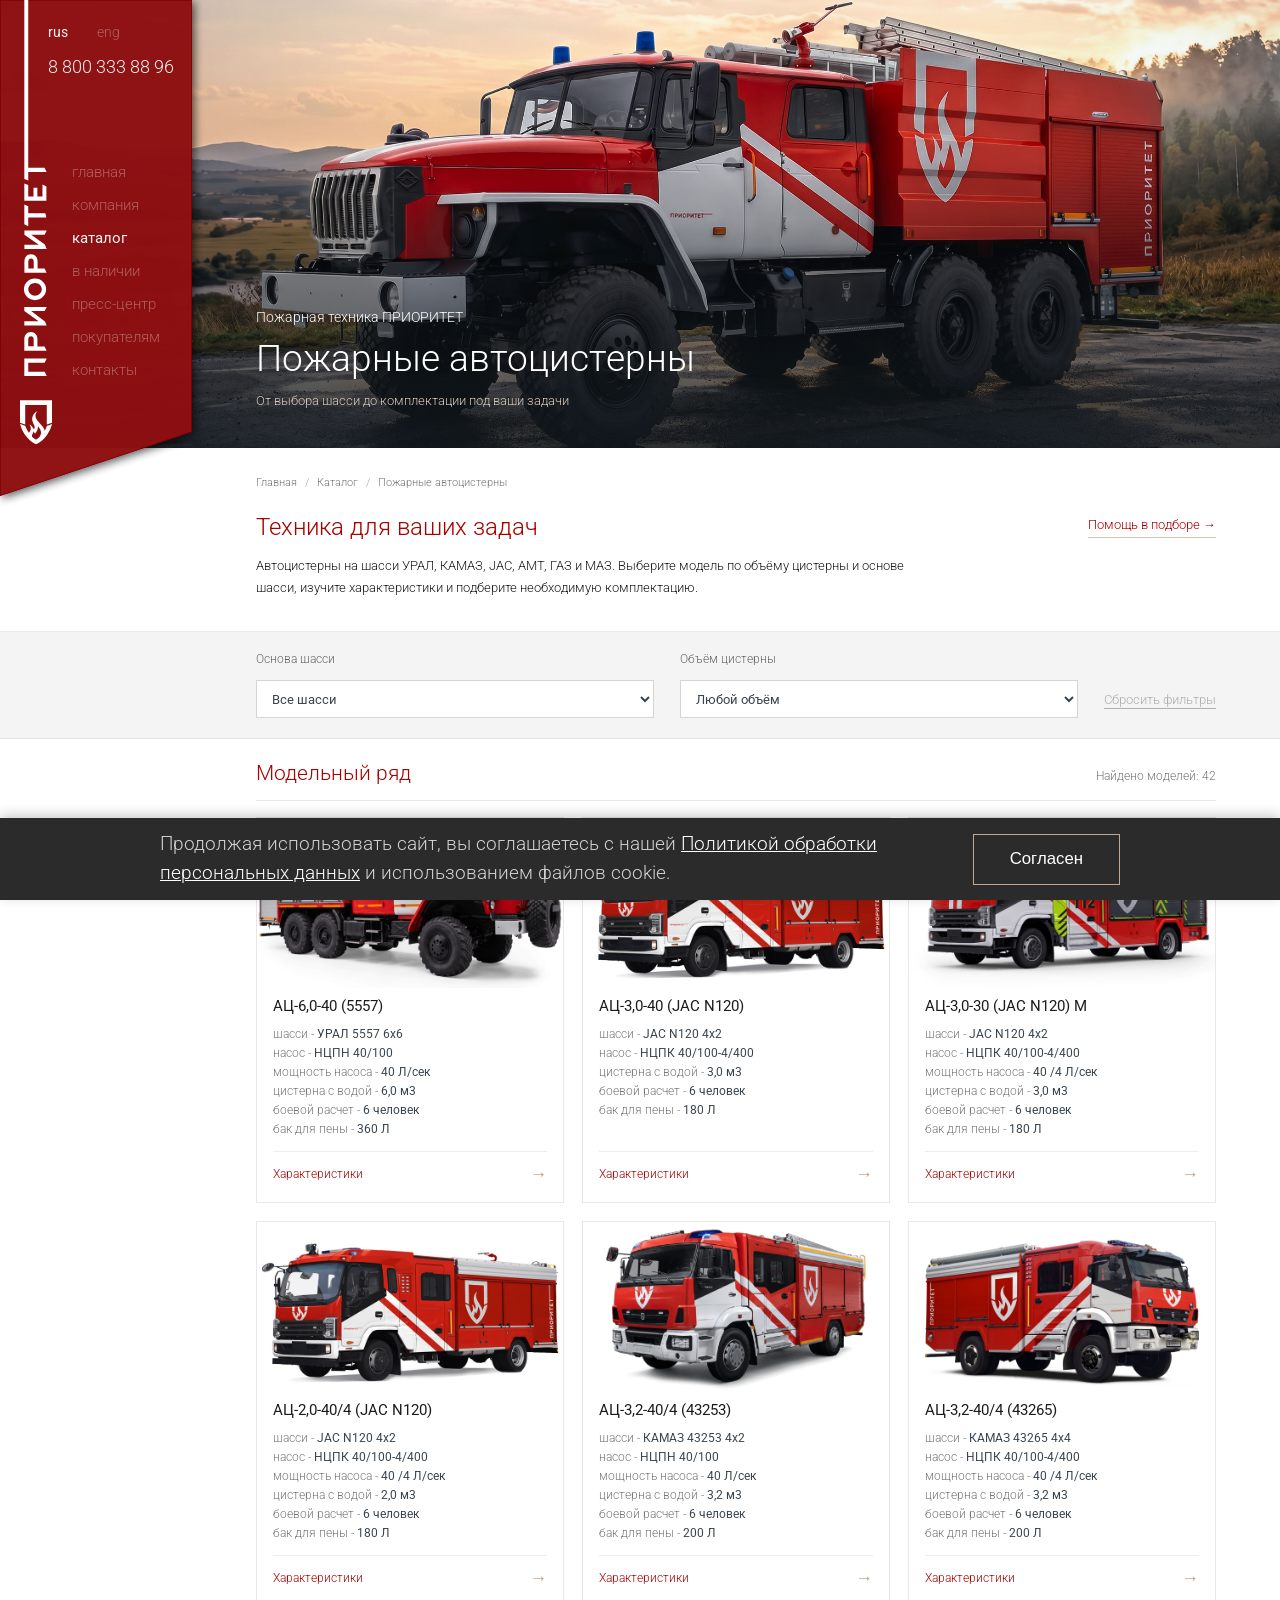
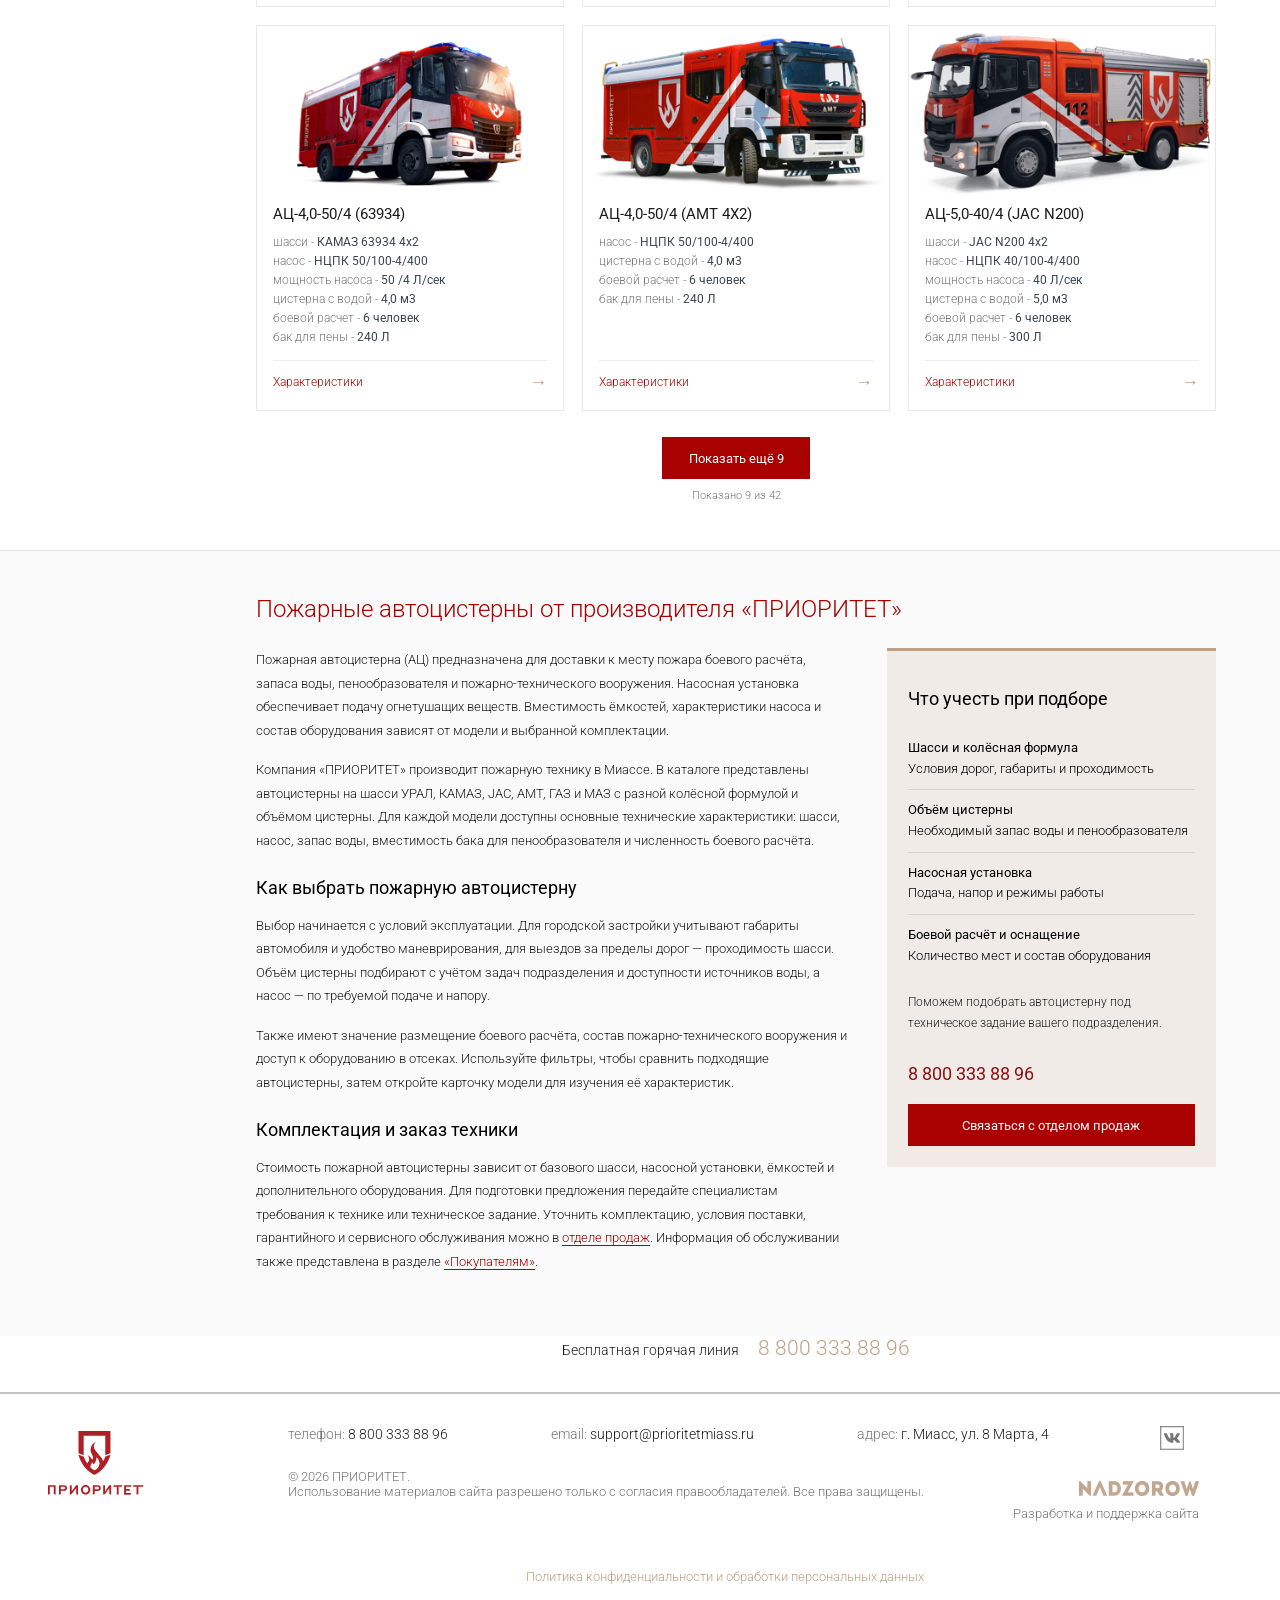
==== catalog/pozharnye-avtocisterny/index.html @ 114651ce "Add fire tanker category page with filters and SEO content" ====
<!DOCTYPE html>

<html lang="ru-RU" prefix="og: http://ogp.me/ns# article: http://ogp.me/ns/article#">
<head><script>window.OFFLINE_ROOT="../../";window.ym=function(){};</script><script src="../../offline-data.js"></script><script src="../../offline-runtime.js"></script>
<meta charset="utf-8"/>
<meta content="width=device-width, initial-scale=1" name="viewport"/>
<title>Пожарные автоцистерны — каталог производителя ПРИОРИТЕТ</title>
<link href="https://prioritetmiass.ru/catalog/pozharnye-avtocisterny/" rel="canonical"/>
<meta name="description" content="Пожарные автоцистерны ПРИОРИТЕТ на шасси УРАЛ, КАМАЗ, JAC, AMT, ГАЗ и МАЗ. Подбор по объёму цистерны, характеристики и комплектация техники."/>
<meta property="og:description" content="Пожарные автоцистерны ПРИОРИТЕТ на шасси УРАЛ, КАМАЗ, JAC, AMT, ГАЗ и МАЗ. Подбор по объёму цистерны, характеристики и комплектация техники."/>
<meta content="ru_RU" property="og:locale"/>
<meta content="en_GB" property="og:locale:alternate"/>
<meta content="website" property="og:type"/>
<meta content="Пожарные автоцистерны — каталог производителя ПРИОРИТЕТ" property="og:title"/>
<meta content="https://prioritetmiass.ru/catalog/pozharnye-avtocisterny/" property="og:url"/>
<meta content="ПРИОРИТЕТ" property="og:site_name"/>
<meta content="https://prioritetmiass.ru/wp-content/uploads/2019/11/logo_footer.png" property="og:image"/>
<meta content="120" property="og:image:width"/>
<meta content="79" property="og:image:height"/>
<meta content="image/png" property="og:image:type"/>
<meta content="summary_large_image" name="twitter:card"/>
<script type="application/ld+json">{"@context": "https://schema.org", "@graph": [{"@type": "CollectionPage", "@id": "https://prioritetmiass.ru/catalog/pozharnye-avtocisterny/", "url": "https://prioritetmiass.ru/catalog/pozharnye-avtocisterny/", "name": "Пожарные автоцистерны — каталог производителя ПРИОРИТЕТ", "description": "Пожарные автоцистерны ПРИОРИТЕТ на шасси УРАЛ, КАМАЗ, JAC, AMT, ГАЗ и МАЗ. Подбор по объёму цистерны, характеристики и комплектация техники.", "inLanguage": "ru-RU", "breadcrumb": {"@id": "https://prioritetmiass.ru/catalog/pozharnye-avtocisterny/#breadcrumb"}, "mainEntity": {"@id": "https://prioritetmiass.ru/catalog/pozharnye-avtocisterny/#models"}}, {"@type": "BreadcrumbList", "@id": "https://prioritetmiass.ru/catalog/pozharnye-avtocisterny/#breadcrumb", "itemListElement": [{"@type": "ListItem", "position": 1, "name": "Главная", "item": "https://prioritetmiass.ru/"}, {"@type": "ListItem", "position": 2, "name": "Каталог", "item": "https://prioritetmiass.ru/catalog/"}, {"@type": "ListItem", "position": 3, "name": "Пожарные автоцистерны", "item": "https://prioritetmiass.ru/catalog/pozharnye-avtocisterny/"}]}, {"@type": "ItemList", "@id": "https://prioritetmiass.ru/catalog/pozharnye-avtocisterny/#models", "numberOfItems": 42, "itemListElement": [{"@type": "ListItem", "position": 1, "name": "АЦ-6,0-40 (5557)", "url": "https://prioritetmiass.ru/catalog/ats-6-0-40-5557/"}, {"@type": "ListItem", "position": 2, "name": "АЦ-3,0-40 (JAC N120)", "url": "https://prioritetmiass.ru/catalog/ats-3-0-30-jac-n120-2/"}, {"@type": "ListItem", "position": 3, "name": "АЦ-3,0-30 (JAC N120) М", "url": "https://prioritetmiass.ru/catalog/ats-3-0-30-jac-n120-m/"}, {"@type": "ListItem", "position": 4, "name": "АЦ-2,0-40/4 (JAC N120)", "url": "https://prioritetmiass.ru/catalog/ats-2-0-40-4-jac-n120/"}, {"@type": "ListItem", "position": 5, "name": "АЦ-3,2-40/4 (43253)", "url": "https://prioritetmiass.ru/catalog/ats-4-0-50-4-63934-3/"}, {"@type": "ListItem", "position": 6, "name": "АЦ-3,2-40/4 (43265)", "url": "https://prioritetmiass.ru/catalog/ats-3-2-40-4-43265/"}, {"@type": "ListItem", "position": 7, "name": "АЦ-4,0-50/4 (63934)", "url": "https://prioritetmiass.ru/catalog/ats-4-0-50-4-63934/"}, {"@type": "ListItem", "position": 8, "name": "АЦ-4,0-50/4 (AMT 4X2)", "url": "https://prioritetmiass.ru/catalog/ats-4-0-50-4-amt-4x2/"}, {"@type": "ListItem", "position": 9, "name": "АЦ-5,0-40/4 (JAC N200)", "url": "https://prioritetmiass.ru/catalog/ats-5-0-40-4-jac-n200-2/"}, {"@type": "ListItem", "position": 10, "name": "АЦ 6,0-70 (4320 NEXT)", "url": "https://prioritetmiass.ru/catalog/ats-6-0-70-4320-2/"}, {"@type": "ListItem", "position": 11, "name": "АЦ-3,0-50/4 (43502) 1К", "url": "https://prioritetmiass.ru/catalog/ats-3-0-50-4-43502-2k/"}, {"@type": "ListItem", "position": 12, "name": "АЦ-3,0-50/4 (43502) 2К", "url": "https://prioritetmiass.ru/catalog/ats-3-0-50-4-43502-2k-2/"}, {"@type": "ListItem", "position": 13, "name": "АЦ-6,0-50 (43118)", "url": "https://prioritetmiass.ru/catalog/ats-6-0-50-43118-2/"}, {"@type": "ListItem", "position": 14, "name": "АЦ-7,0-70 (43118)", "url": "https://prioritetmiass.ru/catalog/ats-7-0-70-43118/"}, {"@type": "ListItem", "position": 15, "name": "АЦ-10,0-40 (6520)", "url": "https://prioritetmiass.ru/catalog/ats-10-0-70-6520/"}, {"@type": "ListItem", "position": 16, "name": "АЦ-3,0-50/4 (43502) ЛК КРОНА", "url": "https://prioritetmiass.ru/catalog/ats-3-0-50-4-43502-lk-krona/"}, {"@type": "ListItem", "position": 17, "name": "АЦ-6,0-40/4 (JAC N200)", "url": "https://prioritetmiass.ru/catalog/ats-6-0-40-4-jac-n200/"}, {"@type": "ListItem", "position": 18, "name": "АЦ-10,0-70 (6520)", "url": "https://prioritetmiass.ru/catalog/ats-10-0-70-6520-2/"}, {"@type": "ListItem", "position": 19, "name": "АЦ 1,4-30 (С41А23)", "url": "https://prioritetmiass.ru/catalog/ats-1-4-30-s41a23/"}, {"@type": "ListItem", "position": 20, "name": "АЦ-2,0-40 (ГАЗ Валдай 12)", "url": "https://prioritetmiass.ru/catalog/az-2-0-40-gaz-valdaj-12/"}, {"@type": "ListItem", "position": 21, "name": "АЦ-3,0-30 (JAC N120) МЧС", "url": "https://prioritetmiass.ru/catalog/ats-3-0-30-jac-n120-mchs/"}, {"@type": "ListItem", "position": 22, "name": "АЦ-3,0-50 (43253)", "url": "https://prioritetmiass.ru/catalog/ats-3-0-50-43253/"}, {"@type": "ListItem", "position": 23, "name": "АЦ-3,0-40/4 (43253) с КМУ", "url": "https://prioritetmiass.ru/catalog/ats-3-0-40-4-43253-s-kmu/"}, {"@type": "ListItem", "position": 24, "name": "АЦ-3,0-50 (43502)", "url": "https://prioritetmiass.ru/catalog/ats-3-0-50-43253-2/"}, {"@type": "ListItem", "position": 25, "name": "АЦ-3,2-50-4 (43253)", "url": "https://prioritetmiass.ru/catalog/ats-3-2-50-4-43253/"}, {"@type": "ListItem", "position": 26, "name": "АЦ-4,0-40 (43206)", "url": "https://prioritetmiass.ru/catalog/ats-4-0-40-43206/"}, {"@type": "ListItem", "position": 27, "name": "АЦ-4,0-40 (43206)", "url": "https://prioritetmiass.ru/catalog/ats-4-0-40-43206-k/"}, {"@type": "ListItem", "position": 28, "name": "АЦ-4,5-40 (43253)", "url": "https://prioritetmiass.ru/catalog/ats-4-5-40-43253/"}, {"@type": "ListItem", "position": 29, "name": "АЦ-5,0-40/4 (JAC N180)", "url": "https://prioritetmiass.ru/catalog/ats-5-0-40-4-jac-n180/"}, {"@type": "ListItem", "position": 30, "name": "АЦ 58816B (АМТ 4329 )", "url": "https://prioritetmiass.ru/catalog/ats-4-0-40-4-amt-4x4-2/"}, {"@type": "ListItem", "position": 31, "name": "АЦ 5,0-50 (МАЗ 5309С5)", "url": "https://prioritetmiass.ru/catalog/ats-5-0-40-4-jac-n180-3/"}, {"@type": "ListItem", "position": 32, "name": "АЦ 6,0-50 (МАЗ 6309С5)", "url": "https://prioritetmiass.ru/catalog/ats-6-0-50-maz-6309s5/"}, {"@type": "ListItem", "position": 33, "name": "АЦ-6,0-50 (5557 Next)", "url": "https://prioritetmiass.ru/catalog/ats-6-0-50-5557-next/"}, {"@type": "ListItem", "position": 34, "name": "АЦ-6,0-40 (43118)", "url": "https://prioritetmiass.ru/catalog/ats-6-0-70-43118-2/"}, {"@type": "ListItem", "position": 35, "name": "АЦ-6,0-50 (5557)", "url": "https://prioritetmiass.ru/catalog/ats-6-0-50-5557/"}, {"@type": "ListItem", "position": 36, "name": "АЦ-6,0-70 (43118)", "url": "https://prioritetmiass.ru/catalog/ats-6-0-70-43118/"}, {"@type": "ListItem", "position": 37, "name": "АЦ-6,0-70 (5557)", "url": "https://prioritetmiass.ru/catalog/ats-6-0-70-5557/"}, {"@type": "ListItem", "position": 38, "name": "АЦ-6,0-130 (AMT NV)", "url": "https://prioritetmiass.ru/catalog/atsl-3-0-50-24-63934-2/"}, {"@type": "ListItem", "position": 39, "name": "АЦ-7,0-70 (4320-6951)", "url": "https://prioritetmiass.ru/catalog/ats-7-0-50-4320-6951/"}, {"@type": "ListItem", "position": 40, "name": "АЦ-7,0-100 (4320 NEXT)", "url": "https://prioritetmiass.ru/catalog/ats-7-0-100-4320-next/"}, {"@type": "ListItem", "position": 41, "name": "АЦ-8,0-70 (65111)", "url": "https://prioritetmiass.ru/catalog/ats-8-0-70-65111/"}, {"@type": "ListItem", "position": 42, "name": "АЦ-4,0-40 (4320) БРОДО", "url": "https://prioritetmiass.ru/catalog/ats-4-0-40-4320-brodo/"}]}]}</script>
<style id="wp-img-auto-sizes-contain-inline-css">
img:is([sizes=auto i],[sizes^="auto," i]){contain-intrinsic-size:3000px 1500px}
/*# sourceURL=wp-img-auto-sizes-contain-inline-css */
</style>
<style id="wp-emoji-styles-inline-css">

	img.wp-smiley, img.emoji {
		display: inline !important;
		border: none !important;
		box-shadow: none !important;
		height: 1em !important;
		width: 1em !important;
		margin: 0 0.07em !important;
		vertical-align: -0.1em !important;
		background: none !important;
		padding: 0 !important;
	}
/*# sourceURL=wp-emoji-styles-inline-css */
</style>
<style id="wp-block-library-inline-css">
:root{--wp-block-synced-color:#7a00df;--wp-block-synced-color--rgb:122,0,223;--wp-bound-block-color:var(--wp-block-synced-color);--wp-editor-canvas-background:#ddd;--wp-admin-theme-color:#007cba;--wp-admin-theme-color--rgb:0,124,186;--wp-admin-theme-color-darker-10:#006ba1;--wp-admin-theme-color-darker-10--rgb:0,107,160.5;--wp-admin-theme-color-darker-20:#005a87;--wp-admin-theme-color-darker-20--rgb:0,90,135;--wp-admin-border-width-focus:2px}@media (min-resolution:192dpi){:root{--wp-admin-border-width-focus:1.5px}}.wp-element-button{cursor:pointer}:root .has-very-light-gray-background-color{background-color:#eee}:root .has-very-dark-gray-background-color{background-color:#313131}:root .has-very-light-gray-color{color:#eee}:root .has-very-dark-gray-color{color:#313131}:root .has-vivid-green-cyan-to-vivid-cyan-blue-gradient-background{background:linear-gradient(135deg,#00d084,#0693e3)}:root .has-purple-crush-gradient-background{background:linear-gradient(135deg,#34e2e4,#4721fb 50%,#ab1dfe)}:root .has-hazy-dawn-gradient-background{background:linear-gradient(135deg,#faaca8,#dad0ec)}:root .has-subdued-olive-gradient-background{background:linear-gradient(135deg,#fafae1,#67a671)}:root .has-atomic-cream-gradient-background{background:linear-gradient(135deg,#fdd79a,#004a59)}:root .has-nightshade-gradient-background{background:linear-gradient(135deg,#330968,#31cdcf)}:root .has-midnight-gradient-background{background:linear-gradient(135deg,#020381,#2874fc)}:root{--wp--preset--font-size--normal:16px;--wp--preset--font-size--huge:42px}.has-regular-font-size{font-size:1em}.has-larger-font-size{font-size:2.625em}.has-normal-font-size{font-size:var(--wp--preset--font-size--normal)}.has-huge-font-size{font-size:var(--wp--preset--font-size--huge)}:root .has-text-align-center{text-align:center}:root .has-text-align-left{text-align:left}:root .has-text-align-right{text-align:right}.has-fit-text{white-space:nowrap!important}#end-resizable-editor-section{display:none}.aligncenter{clear:both}.items-justified-left{justify-content:flex-start}.items-justified-center{justify-content:center}.items-justified-right{justify-content:flex-end}.items-justified-space-between{justify-content:space-between}.screen-reader-text{word-wrap:normal!important;border:0;clip-path:inset(50%);height:1px;margin:-1px;overflow:hidden;padding:0;position:absolute;width:1px;word-break:normal!important}.screen-reader-text:focus{background-color:#ddd;clip-path:none;color:#444;display:block;font-size:1em;height:auto;left:5px;line-height:normal;padding:15px 23px 14px;text-decoration:none;top:5px;width:auto;z-index:100000}html :where(.has-border-color){border-style:solid}html :where([style^=border-color],[style*=";border-color"],[style*="; border-color"]){border-style:solid}html :where([style^=border-top-color],[style*=";border-top-color"],[style*="; border-top-color"]){border-top-style:solid}html :where([style^=border-right-color],[style*=";border-right-color"],[style*="; border-right-color"]){border-right-style:solid}html :where([style^=border-bottom-color],[style*=";border-bottom-color"],[style*="; border-bottom-color"]){border-bottom-style:solid}html :where([style^=border-left-color],[style*=";border-left-color"],[style*="; border-left-color"]){border-left-style:solid}html :where([style^=border-width],[style*=";border-width"],[style*="; border-width"]){border-style:solid}html :where([style^=border-top-width],[style*=";border-top-width"],[style*="; border-top-width"]){border-top-style:solid}html :where([style^=border-right-width],[style*=";border-right-width"],[style*="; border-right-width"]){border-right-style:solid}html :where([style^=border-bottom-width],[style*=";border-bottom-width"],[style*="; border-bottom-width"]){border-bottom-style:solid}html :where([style^=border-left-width],[style*=";border-left-width"],[style*="; border-left-width"]){border-left-style:solid}html :where(img[class*=wp-image-]){height:auto;max-width:100%}:where(figure){margin:0 0 1em}html :where(.is-position-sticky){--wp-admin--admin-bar--position-offset:var(--wp-admin--admin-bar--height,0px)}@media screen and (max-width:600px){html :where(.is-position-sticky){--wp-admin--admin-bar--position-offset:0px}}
/*wp_block_styles_on_demand_placeholder:6afd92b5a4c6e*/
/*# sourceURL=wp-block-library-inline-css */
</style>
<style id="classic-theme-styles-inline-css">
/*! This file is auto-generated */
.wp-block-button__link{color:#fff;background-color:#32373c;border-radius:9999px;box-shadow:none;text-decoration:none;padding:calc(.667em + 2px) calc(1.333em + 2px);font-size:1.125em}.wp-block-file__button{background:#32373c;color:#fff;text-decoration:none}
/*# sourceURL=/wp-includes/css/classic-themes.min.css */
</style>
<style id="wp-block-styles-placeholder-inline-css">
:root { --wp-internal-comment: "Placeholder for wp_hoist_late_printed_styles() to replace with the block styles printed at wp_footer." }
/*# sourceURL=wp-block-styles-placeholder-inline-css */
</style>
<style id="wp-global-styles-placeholder-inline-css">
:root { --wp-internal-comment: "Placeholder for wp_hoist_late_printed_styles() to replace with the global-styles printed at wp_footer." }
/*# sourceURL=wp-global-styles-placeholder-inline-css */
</style>
<link href="../../assets/styles-84afb80268a6.css" id="contact-form-7-css" media="all" rel="stylesheet"/>
<link href="../../assets/style-54b28ba74781.css" id="taxonomy-image-plugin-public-css" media="screen" rel="stylesheet"/>
<link href="../../assets/style-a0aa7575ba92.css" id="prioritet-style-css" media="all" rel="stylesheet"/>
<style id="prioritet-style-inline-css">
/* cyrillic-ext */
@font-face {
  font-family: 'Roboto';
  font-style: normal;
  font-weight: 300 600;
  font-stretch: 100%;
  font-display: swap;
  src: url(../../assets/roboto-cyrillic-ext-01f94d674d-f4a430c0e5a4.woff2) format('woff2');
  unicode-range: U+0460-052F, U+1C80-1C8A, U+20B4, U+2DE0-2DFF, U+A640-A69F, U+FE2E-FE2F;
}
/* cyrillic */
@font-face {
  font-family: 'Roboto';
  font-style: normal;
  font-weight: 300 600;
  font-stretch: 100%;
  font-display: swap;
  src: url(../../assets/roboto-cyrillic-481dd0c01e-d9e542178339.woff2) format('woff2');
  unicode-range: U+0301, U+0400-045F, U+0490-0491, U+04B0-04B1, U+2116;
}
/* greek-ext */
@font-face {
  font-family: 'Roboto';
  font-style: normal;
  font-weight: 300 600;
  font-stretch: 100%;
  font-display: swap;
  src: url(../../assets/roboto-greek-ext-ec7769b089-582187fecbe4.woff2) format('woff2');
  unicode-range: U+1F00-1FFF;
}
/* greek */
@font-face {
  font-family: 'Roboto';
  font-style: normal;
  font-weight: 300 600;
  font-stretch: 100%;
  font-display: swap;
  src: url(../../assets/roboto-greek-97fbf7bd0b-cac65f0a925e.woff2) format('woff2');
  unicode-range: U+0370-0377, U+037A-037F, U+0384-038A, U+038C, U+038E-03A1, U+03A3-03FF;
}
/* math */
@font-face {
  font-family: 'Roboto';
  font-style: normal;
  font-weight: 300 600;
  font-stretch: 100%;
  font-display: swap;
  src: url(../../assets/roboto-math-7cb4281a0c-d9a36052c615.woff2) format('woff2');
  unicode-range: U+0302-0303, U+0305, U+0307-0308, U+0310, U+0312, U+0315, U+031A, U+0326-0327, U+032C, U+032F-0330, U+0332-0333, U+0338, U+033A, U+0346, U+034D, U+0391-03A1, U+03A3-03A9, U+03B1-03C9, U+03D1, U+03D5-03D6, U+03F0-03F1, U+03F4-03F5, U+2016-2017, U+2034-2038, U+203C, U+2040, U+2043, U+2047, U+2050, U+2057, U+205F, U+2070-2071, U+2074-209F, U+20D0-20DC, U+20E1, U+20E5-20EF, U+2100-2112, U+2114-2115, U+2117-2121, U+2123-214F, U+2190, U+2192, U+2194-21AE, U+21B0-21E5, U+21F1-21F2, U+21F4-2211, U+2213-2214, U+2216-22FF, U+2308-230B, U+2310, U+2319, U+231C-2321, U+2336-237A, U+237C, U+2395, U+239B-23B7, U+23D0, U+23DC-23E1, U+2474-2475, U+25AF, U+25B3, U+25B7, U+25BD, U+25C1, U+25CA, U+25CC, U+25FB, U+266D-266F, U+27C0-27FF, U+2900-2AFF, U+2B0E-2B11, U+2B30-2B4C, U+2BFE, U+3030, U+FF5B, U+FF5D, U+1D400-1D7FF, U+1EE00-1EEFF;
}
/* symbols */
@font-face {
  font-family: 'Roboto';
  font-style: normal;
  font-weight: 300 600;
  font-stretch: 100%;
  font-display: swap;
  src: url(../../assets/roboto-symbols-2addf2d86d-60a261f9004b.woff2) format('woff2');
  unicode-range: U+0001-000C, U+000E-001F, U+007F-009F, U+20DD-20E0, U+20E2-20E4, U+2150-218F, U+2190, U+2192, U+2194-2199, U+21AF, U+21E6-21F0, U+21F3, U+2218-2219, U+2299, U+22C4-22C6, U+2300-243F, U+2440-244A, U+2460-24FF, U+25A0-27BF, U+2800-28FF, U+2921-2922, U+2981, U+29BF, U+29EB, U+2B00-2BFF, U+4DC0-4DFF, U+FFF9-FFFB, U+10140-1018E, U+10190-1019C, U+101A0, U+101D0-101FD, U+102E0-102FB, U+10E60-10E7E, U+1D2C0-1D2D3, U+1D2E0-1D37F, U+1F000-1F0FF, U+1F100-1F1AE, U+1F1E6-1F1FF, U+1F30D-1F30F, U+1F315, U+1F31C, U+1F31E, U+1F320-1F32C, U+1F336, U+1F378, U+1F37D, U+1F382, U+1F393-1F39F, U+1F3A7-1F3A8, U+1F3AC-1F3AF, U+1F3C2, U+1F3C4-1F3C6, U+1F3CA-1F3CE, U+1F3D4-1F3E0, U+1F3ED, U+1F3F1-1F3F3, U+1F3F5-1F3F7, U+1F408, U+1F415, U+1F41F, U+1F426, U+1F43F, U+1F441-1F442, U+1F444, U+1F446-1F449, U+1F44C-1F44E, U+1F453, U+1F46A, U+1F47D, U+1F4A3, U+1F4B0, U+1F4B3, U+1F4B9, U+1F4BB, U+1F4BF, U+1F4C8-1F4CB, U+1F4D6, U+1F4DA, U+1F4DF, U+1F4E3-1F4E6, U+1F4EA-1F4ED, U+1F4F7, U+1F4F9-1F4FB, U+1F4FD-1F4FE, U+1F503, U+1F507-1F50B, U+1F50D, U+1F512-1F513, U+1F53E-1F54A, U+1F54F-1F5FA, U+1F610, U+1F650-1F67F, U+1F687, U+1F68D, U+1F691, U+1F694, U+1F698, U+1F6AD, U+1F6B2, U+1F6B9-1F6BA, U+1F6BC, U+1F6C6-1F6CF, U+1F6D3-1F6D7, U+1F6E0-1F6EA, U+1F6F0-1F6F3, U+1F6F7-1F6FC, U+1F700-1F80B, U+1F810-1F847, U+1F850-1F859, U+1F860-1F887, U+1F890-1F8AD, U+1F8B0-1F8BB, U+1F8C0-1F8C1, U+1F8D0-1F8D8, U+1F900-1F90B, U+1F93B, U+1F946, U+1F984, U+1F996, U+1F9E9, U+1FA00-1FA6F, U+1FA70-1FA7C, U+1FA80-1FAC6, U+1FAC8, U+1FACC-1FADD, U+1FADF-1FAEB, U+1FAEF-1FAFA, U+1FB00-1FBFF;
}
/* vietnamese */
@font-face {
  font-family: 'Roboto';
  font-style: normal;
  font-weight: 300 600;
  font-stretch: 100%;
  font-display: swap;
  src: url(../../assets/roboto-vietnamese-0b60bbe04e-c9fa718d05fb.woff2) format('woff2');
  unicode-range: U+0102-0103, U+0110-0111, U+0128-0129, U+0168-0169, U+01A0-01A1, U+01AF-01B0, U+0300-0301, U+0303-0304, U+0308-0309, U+0323, U+0329, U+1EA0-1EF9, U+20AB;
}
/* latin-ext */
@font-face {
  font-family: 'Roboto';
  font-style: normal;
  font-weight: 300 600;
  font-stretch: 100%;
  font-display: swap;
  src: url(../../assets/roboto-latin-ext-cedb374b05-c6bb432dd56a.woff2) format('woff2');
  unicode-range: U+0100-02BA, U+02BD-02C5, U+02C7-02CC, U+02CE-02D7, U+02DD-02FF, U+0304, U+0308, U+0329, U+1D00-1DBF, U+1E00-1E9F, U+1EF2-1EFF, U+2020, U+20A0-20AB, U+20AD-20C4, U+2113, U+2C60-2C7F, U+A720-A7FF;
}
/* latin */
@font-face {
  font-family: 'Roboto';
  font-style: normal;
  font-weight: 300 600;
  font-stretch: 100%;
  font-display: swap;
  src: url(../../assets/roboto-latin-1404ca348b-d2f98be1dfab.woff2) format('woff2');
  unicode-range: U+0000-00FF, U+0131, U+0152-0153, U+02BB-02BC, U+02C6, U+02DA, U+02DC, U+0304, U+0308, U+0329, U+2000-206F, U+20AC, U+2122, U+2191, U+2193, U+2212, U+2215, U+FEFF, U+FFFD;
}

/*# sourceURL=prioritet-style-inline-css */
</style>
<link href="../../assets/animate-eef188c0dc11.css" id="prioritet-animate-css" media="all" rel="stylesheet"/>
<link href="../../assets/magnific-popup-88febdb47145.css" id="prioritet-magnific-popup-css" media="print" onload="this.media='all';this.onload=null" rel="stylesheet"/>
<noscript><link href="../../assets/magnific-popup-88febdb47145.css" id="prioritet-magnific-popup-css" media="all" rel="stylesheet"/>
</noscript>
<link href="../../assets/lightbox-3e2fbdf6ca98.css" id="prioritet-lightbox-css" media="print" onload="this.media='all';this.onload=null" rel="stylesheet"/>
<noscript><link href="../../assets/lightbox-3e2fbdf6ca98.css" id="prioritet-lightbox-css" media="all" rel="stylesheet"/>
</noscript>
<link href="../../assets/quote-form-9e2a336093df.css" id="prioritet-quote-form-css" media="print" onload="this.media='all';this.onload=null" rel="stylesheet"/>
<noscript><link href="../../assets/quote-form-9e2a336093df.css" id="prioritet-quote-form-css" media="all" rel="stylesheet"/>
</noscript>
<link href="../../assets/slick-9386dbbb4031.css" id="prioritet-slick-style-css" media="all" rel="stylesheet"/>
<style id="prioritet-slick-style-inline-css">

/* Slider */
.slick-loading .slick-list
{
    background: #fff url('../assets/ajax-loader-c1ec11e58cd8.gif') center center no-repeat;
}

/* Icons */
@font-face
{
    font-family: 'slick';
    font-display: swap;
    font-weight: normal;
    font-style: normal;

    src: none;
    src: none format('embedded-opentype'), url('../assets/slick-4aaa7d511a88.woff') format('woff'), url('../assets/slick-26ad0bf89a63.ttf') format('truetype'), none format('svg');
}
/* Arrows */
.slick-prev,
.slick-next
{
    font-size: 0;
    line-height: 0;

    position: absolute;
    top: 50%;

    display: block;

    width: 20px;
    height: 20px;
    padding: 0;
    -webkit-transform: translate(0, -50%);
    -ms-transform: translate(0, -50%);
    transform: translate(0, -50%);

    cursor: pointer;

    color: transparent;
    border: none;
    outline: none;
    background: transparent;
}
.slick-prev:hover,
.slick-prev:focus,
.slick-next:hover,
.slick-next:focus
{
    color: transparent;
    outline: none;
    background: transparent;
}
.slick-prev:hover:before,
.slick-prev:focus:before,
.slick-next:hover:before,
.slick-next:focus:before
{
    opacity: 1;
}
.slick-prev.slick-disabled:before,
.slick-next.slick-disabled:before
{
    opacity: .25;
}

.slick-prev:before,
.slick-next:before
{
    font-family: 'slick';
    font-size: 20px;
    line-height: 1;

    opacity: .75;
    color: white;

    -webkit-font-smoothing: antialiased;
    -moz-osx-font-smoothing: grayscale;
}

.slick-prev
{
    left: -25px;
}
[dir='rtl'] .slick-prev
{
    right: -25px;
    left: auto;
}
.slick-prev:before
{
    content: '←';
}
[dir='rtl'] .slick-prev:before
{
    content: '→';
}

.slick-next
{
    right: -25px;
}
[dir='rtl'] .slick-next
{
    right: auto;
    left: -25px;
}
.slick-next:before
{
    content: '→';
}
[dir='rtl'] .slick-next:before
{
    content: '←';
}

/* Dots */
.slick-dotted.slick-slider
{
    margin-bottom: 30px;
}

.slick-dots
{
    position: absolute;
    bottom: -25px;

    display: block;

    width: 100%;
    padding: 0;
    margin: 0;

    list-style: none;

    text-align: center;
}
.slick-dots li
{
    position: relative;

    display: inline-block;

    width: 20px;
    height: 20px;
    margin: 0 5px;
    padding: 0;

    cursor: pointer;
}
.slick-dots li button
{
    font-size: 0;
    line-height: 0;

    display: block;

    width: 20px;
    height: 20px;
    padding: 5px;

    cursor: pointer;

    color: transparent;
    border: 0;
    outline: none;
    background: transparent;
}
.slick-dots li button:hover,
.slick-dots li button:focus
{
    outline: none;
}
.slick-dots li button:hover:before,
.slick-dots li button:focus:before
{
    opacity: 1;
}
.slick-dots li button:before
{
    font-family: 'slick';
    font-size: 6px;
    line-height: 20px;

    position: absolute;
    top: 0;
    left: 0;

    width: 20px;
    height: 20px;

    content: '•';
    text-align: center;

    opacity: .25;
    color: black;

    -webkit-font-smoothing: antialiased;
    -moz-osx-font-smoothing: grayscale;
}
.slick-dots li.slick-active button:before
{
    opacity: .75;
    color: black;
}

/*# sourceURL=prioritet-slick-style-inline-css */
</style>
<link href="../../assets/catalog-style-5f826dd3d6bb.css" id="catalog-style-css" media="all" rel="stylesheet"/>
<link href="https://prioritetmiass.ru/wp-json/" rel="https://api.w.org/"/><link href="https://prioritetmiass.ru/xmlrpc.php?rsd" rel="EditURI" title="RSD" type="application/rsd+xml"/>
<meta content="WordPress 7.1.4" name="generator"/>
<meta content="1.5.7" name="cdp-version"/><script type="text/javascript">window.wp_data = {"ajax_url":"https:\/\/prioritetmiass.ru\/wp-admin\/admin-ajax.php"};</script> <style>
			.goods-catalog-container {
				width: 100%;
							}
			.goods-catalog {
							}
			.goods-catalog .grid {
				width:190px
			}
			.goods-sidebar {
							}
			.goods-info {
				width: 60%			}
		</style>
<style id="wp-custom-css">
/* --- Стили для баннера 152-ФЗ (база 1rem = 40px) --- */
.fz152-banner {
    position: fixed;
    bottom: 0;
    left: 0;
    width: 100%;
    background-color: #2b2b2b;
    color: #ffffff;
    z-index: 99999;
    box-shadow: 0 -0.1rem 0.375rem rgba(0, 0, 0, 0.2); /* Тень ~4px 15px */
    padding: 0.375rem 0; /* Отступ ~15px */
    font-family: inherit; 
}

.fz152-banner-container {
    display: flex;
    justify-content: space-between;
    align-items: center;
    max-width: 30rem; /* Ширина ~1200px */
    margin: 0 auto;
    padding: 0 0.5rem; /* Отступы по бокам ~20px */
    gap: 0.5rem; /* Расстояние между текстом и кнопкой ~20px */
}

.fz152-text {
    margin: 0;
    font-size: 0.6rem; /* Размер текста ~14px */
    line-height: 1.5;
    color: #d1d1d1;
}

.fz152-text a {
    color: #ffffff;
    text-decoration: underline;
    transition: color 0.3s ease;
}

.fz152-text a:hover {
    color: #cc0000; 
    text-decoration: none;
}
.fz152-btn {
    background-color: transparent; /* Прозрачный фон */
    color: #ffffff; 
    border: 1px solid #c2a891; /* Тонкая рамка в цвет ваших ползунков */
    padding: 0.45rem 1.125rem; 
    cursor: pointer;
    border-radius: 0; /* Строгие прямые углы */
    font-weight: 400; /* Обычный шрифт вместо жирного */
    font-size: 0.525rem; 
    text-transform: none; /* Убираем принудительные заглавные буквы */
    transition: background-color 0.3s ease, color 0.3s ease;
    white-space: nowrap;
}

.fz152-btn:hover {
    background-color: #c2a891; /* При наведении кнопка заливается фирменным бежевым */
    color: #2b2b2b; /* А текст становится темным для контраста */
}

.fz152-btn:active {
    transform: scale(0.98);
}

/* Адаптивность для мобильных телефонов */
@media (max-width: 19.2rem) { /* Точка перелома ~768px */
    .fz152-banner-container {
        flex-direction: column;
        text-align: center;
        gap: 0.375rem; /* ~15px */
        padding: 0 0.375rem; /* ~15px */
    }
    .fz152-text {
        font-size: 0.3rem; /* ~12px */
    }
    .fz152-btn {
        width: 100%;
        padding: 0.3rem 0.5rem;
    }
}
</style>
<link href="../../assets/apple-icon-57x57-d3736296a676.png" rel="apple-touch-icon" sizes="57x57"/>
<link href="../../assets/apple-icon-60x60-b83f4108d9f1.png" rel="apple-touch-icon" sizes="60x60"/>
<link href="../../assets/apple-icon-72x72-85166d3e62b2.png" rel="apple-touch-icon" sizes="72x72"/>
<link href="../../assets/apple-icon-76x76-dbbb517f816b.png" rel="apple-touch-icon" sizes="76x76"/>
<link href="../../assets/apple-icon-114x114-72acafd9141e.png" rel="apple-touch-icon" sizes="114x114"/>
<link href="../../assets/apple-icon-120x120-26e14207fa6e.png" rel="apple-touch-icon" sizes="120x120"/>
<link href="../../assets/apple-icon-144x144-bb6871fe1f64.png" rel="apple-touch-icon" sizes="144x144"/>
<link href="../../assets/apple-icon-152x152-b20e6fcb581d.png" rel="apple-touch-icon" sizes="152x152"/>
<link href="../../assets/apple-icon-180x180-2b64786ee35c.png" rel="apple-touch-icon" sizes="180x180"/>
<link href="../../assets/android-icon-192x192-bfb912c037ad.png" rel="icon" sizes="192x192" type="image/png"/>
<link href="../../assets/favicon-32x32-789081e8be82.png" rel="icon" sizes="32x32" type="image/png"/>
<link href="../../assets/favicon-96x96-3ec2ce2dfd69.png" rel="icon" sizes="96x96" type="image/png"/>
<link href="../../assets/favicon-16x16-22eb07772eec.png" rel="icon" sizes="16x16" type="image/png"/>
<link href="https://prioritetmiass.ru/manifest.json" rel="manifest"/>
<meta content="#ffffff" name="msapplication-TileColor"/>
<meta content="/ms-icon-144x144.png" name="msapplication-TileImage"/>
<meta content="#ffffff" name="theme-color"/>
<meta content="9887594f7b6e04fd" name="yandex-verification"/>
<meta content="noindex, nofollow" name="robots"/><link href="../../offline-runtime.css" rel="stylesheet"/><link href="../../assets/fire-tankers-category.css" rel="stylesheet"/>
</head>
<body>
<header>
<div class="main_menu_mobile_back"></div>
<div class="main_menu">
<div class="back_image">
<svg height="620" viewbox="0 0 240 620" width="240" xmlns="http://www.w3.org/2000/svg"><defs><clippath id="v0j9a"><path d="M0 0h240v540L0 620z" fill="#fff"></path></clippath></defs><g><g><path d="M0 0h240v540L0 620z" fill="#8e1012"></path><path clip-path='url("#v0j9a")' d="M0 0v0h240v540L0 620v0z" fill="none" stroke="#7b0000" stroke-miterlimit="50" stroke-width="2"></path></g></g></svg> </div>
<a href="../../index.html">
<div class="main_menu_logo">
<svg style="enable-background:new 0 0 40 555;" version="1.1" viewbox="0 0 40 555" x="0px" xml:space="preserve" xmlns="http://www.w3.org/2000/svg" xmlns:xlink="http://www.w3.org/1999/xlink" y="0px"> <g id="Слой_7"> <g> <g> <polygon class="st0" points="0,500.4 0,528.4 6.5,530.7 6.5,506.3 33.5,506.3 33.5,530.7 40,528.4 40,500.4 "></polygon> <g> <g> <path class="st0" d="M37.8,530.9c-1,0.4-2,0.7-3,1.1c-0.3,0.1-1.1,0.2-1.2,0.5c-0.1,0.2-0.2,0.5-0.3,0.7 c-0.7,1.8-1.5,3.6-2.5,5.3c-0.3-2.5-1.9-4.4-3.4-6.2c-1.6-1.9-3.4-3.8-4.9-5.8c-1.4-1.7-2.8-3.7-3.1-5.9 c-0.4-2.6,0.9-4.4,2.4-6.4c-2.4,1.2-4.6,2.9-5.7,5.5c-0.9,2.1-1.1,4.2-0.6,6.4c0.4,1.9,2.4,5.5,2.5,6c0.3,1.4,0.6,2.9-0.3,4 c-1-0.1-1.5-1.3-2.5-2.7c-1.7-2.4-3.5-2.5-3.4-2.4c0.3,0.3,0.7,0.9,0.9,1.2c0.6,1.2,0.8,2.6,0.8,3.6c0,2-1.3,3.6-2.4,5.1 c-1.6-2.2-2.9-4.8-4-7.3c-0.1-0.3-0.2-0.7-0.4-1c-0.2-0.4-0.1-0.3-0.5-0.4c-0.6-0.2-1.2-0.4-1.8-0.6c-1.4-0.5-2.9-1-4.3-1.5 c2.1,8.5,7.1,16.4,14.1,21.7c0.8,0.6,1.7,1.2,2.5,1.7c0.9,0.6,1.9,1.3,2.9,1.6c0.8,0.2,1.8-0.4,2.5-0.8c1-0.6,2-1.2,2.9-1.9 c3.5-2.5,6.5-5.6,9-9.1c2.8-4,4.9-8.5,6-13.2C39.3,530.4,38.5,530.6,37.8,530.9z M25.2,544.7c-1.1,1.9-2.9,3.8-5,4.8 c-0.4,0.2-0.5,0.1-1-0.3c-0.3-0.2-0.7-0.5-1-0.7c-0.9-0.7-2.1-1.5-2.9-2.3c-1.6-2.1,1.7-4.3,1.2-6.8c1.1,0.9,1.6,1.5,2.2,2.6 c0.1,0.1,0.2,0.1,0.3,0c1-1.3,1.9-2.7,2.5-4.3c0.6-1.5,1.2-3.3,0.9-5C25.6,536.1,27.7,540.6,25.2,544.7z"></path> </g> </g> </g> </g> </g> <g id="Слой_6"> <g> <polygon class="st0" points="33.4,470 30.8,464.7 10.3,464.7 10.3,453.3 30.8,453.3 33.4,448.1 5.4,448.1 5.4,470 "></polygon> <path class="st0" d="M7.5,417.8L7.5,417.8c-1.4,1.6-2.1,3.8-2.1,6.5v14h27.9l-2.6-5.3h-8.9v-8.7c0-2.7-0.7-4.9-2.1-6.6 c-1.5-1.7-3.6-2.6-6.2-2.6C11,415.2,8.9,416.1,7.5,417.8z M10.3,433v-8.3c0-1.4,0.3-2.5,0.9-3.3c0.5-0.7,1.4-1,2.5-1 c1.2,0,2,0.3,2.5,1l0,0c0.6,0.8,0.9,2,0.9,3.4v8H10.3z"></path> <polygon class="st0" points="23.3,401.7 5.4,401.7 5.4,407 33.3,407 31.2,401.8 13.9,388.9 30.8,388.9 33.4,383.6 5.4,383.6 5.4,388.9 "></polygon> <path class="st0" d="M7.6,320.5L7.6,320.5c-1.4,1.6-2.1,3.8-2.1,6.5v13.9h27.8l-2.6-5.3H22v-8.5c0-2.7-0.7-4.9-2.1-6.6 c-1.5-1.7-3.6-2.6-6.2-2.6C11,318,9,318.8,7.6,320.5z M13.8,323.2c1.2,0,2,0.3,2.5,1l0,0c0.6,0.8,0.9,2,0.9,3.5v7.9h-6.8v-8.1 c0-1.4,0.3-2.5,0.9-3.3C11.8,323.6,12.6,323.2,13.8,323.2z"></path> <polygon class="st0" points="23.5,305.9 5.5,305.9 5.5,311.1 33.3,311.1 31.1,305.7 14,293.5 30.8,293.5 33.4,288.2 5.5,288.2 5.5,293.5 "></polygon> <polygon class="st0" points="10.3,282.7 10.3,272 32.9,272 31.7,266.7 10.3,266.7 10.3,257.7 5.4,255.7 5.4,280.4 "></polygon> <polygon class="st0" points="10.3,231.3 5.4,229.5 5.4,250.8 33,250.8 33,233.1 28.1,230.7 28.1,245.5 21.7,245.5 21.7,234.6 16.9,234.6 16.9,245.5 10.3,245.5 "></polygon> <polygon class="st0" points="5.4,223.9 10.3,225.5 10.3,215.1 33.3,215.1 30.7,209.8 10.3,209.8 10.3,0 5.4,0 "></polygon> <path class="st0" d="M4.9,361.7c0,7.5,6.2,13.5,13.9,13.5c7.7,0,13.9-6.1,13.9-13.5c0-7.5-6.2-13.5-13.9-13.5S4.9,354.3,4.9,361.7 z M18.8,353.7c4.7,0,8.4,3.5,8.4,8c0,4.5-3.7,8-8.4,8s-8.4-3.5-8.4-8S14.1,353.7,18.8,353.7z"></path> </g> </g> </svg>
</div>
</a>
<div class="main_menu_lang">
<a class="active blockh">rus</a><a class="blockh" href="https://prioritetmiass.ru/en/catalog/">eng</a> </div>
<div class="main_menu_phone">
<a class="dh" href="tel:88003338896">8 800 333 88 96</a>
</div>
<div class="main_menu_urls">
<div class="menu-osnovnoe-menyu-container"><ul class="menu" id="menu-osnovnoe-menyu"><li class="menu-item menu-item-type-post_type menu-item-object-page menu-item-home menu-item-948" id="menu-item-948"><a href="../../index.html">главная</a></li>
<li class="menu-item menu-item-type-post_type menu-item-object-page menu-item-85" id="menu-item-85"><a href="../../about/index.html">компания</a></li>
<li class="menu-item menu-item-type-post_type_archive menu-item-object-goods current-menu-item current-menu-item menu-item-72" id="menu-item-72"><a href="../index.html">каталог</a></li>
<li class="menu-item menu-item-type-post_type menu-item-object-page menu-item-40" id="menu-item-40"><a href="../../specpred/index.html">в наличии</a></li>
<li class="menu-item menu-item-type-post_type menu-item-object-page menu-item-27" id="menu-item-27"><a href="../../press-centr/index.html">пресс-центр</a></li>
<li class="menu-item menu-item-type-post_type menu-item-object-page menu-item-97" id="menu-item-97"><a href="../../customers/index.html">покупателям</a></li>
<li class="menu-item menu-item-type-post_type menu-item-object-page menu-item-44" id="menu-item-44"><a href="../../contacts/index.html">контакты</a></li>
</ul></div> </div>
</div>
<div class="mobile_top">
<div class="mobile_top_inner">
<a class="mob11" href="../../index.html">
<svg id="Слой_1" style="enable-background:new 0 0 64 96;" version="1.1" viewbox="0 0 64 96" x="0px" xml:space="preserve" xmlns="http://www.w3.org/2000/svg" xmlns:xlink="http://www.w3.org/1999/xlink" y="0px"> <g id="Слой_8"> <g> <polygon class="st0" points="64,74.6 0,96 0,0 64,0 "></polygon> <path class="st1" d="M63.5,0.5v73.7l-63,21.1V0.5H63.5 M64,0H0v96l64-21.4V0L64,0z"></path> </g> </g> <g> <g> <polygon class="st2" points="15,20 15,43.5 20.4,45.3 20.4,24.9 43.1,24.9 43.1,45.3 48.5,43.5 48.5,20 "></polygon> <g> <g> <path class="st2" d="M46.7,45.5c-0.8,0.3-1.7,0.6-2.5,0.9c-0.2,0.1-0.9,0.2-1,0.3c-0.1,0.1-0.1,0.5-0.2,0.6 c-0.6,1.5-1.3,3-2.1,4.5c-0.2-2.1-1.5-3.7-2.9-5.2c-1.4-1.6-2.9-3.2-4.1-4.8c-1.1-1.5-2.3-3.1-2.6-4.9c-0.3-2.2,0.8-3.7,2-5.3 c-2.1,1-3.9,2.4-4.7,4.6c-0.7,1.7-0.9,3.4-0.5,5.3c0.3,1.6,2,4.6,2.1,5c0.3,1.1,0.5,2.4-0.2,3.3c-0.8-0.1-1.3-1-2.1-2.3 c-1.5-2.1-3-2.1-2.9-2.1c0.2,0.2,0.6,0.8,0.7,1c0.6,1,0.7,2.2,0.7,3.1c0,1.7-1,3-2.1,4.2c-1.4-1.8-2.4-4-3.3-6.1 c-0.1-0.2-0.2-0.6-0.3-0.8c-0.2-0.3-0.1-0.2-0.5-0.3c-0.5-0.1-1-0.3-1.5-0.6c-1.1-0.5-2.4-0.8-3.6-1.3C16.7,52,21,58.6,26.8,63 c0.7,0.5,1.4,1,2.1,1.5c0.8,0.5,1.6,1,2.4,1.3c0.7,0.2,1.5-0.3,2.1-0.7c0.8-0.5,1.6-1,2.4-1.5c3-2.1,5.5-4.6,7.5-7.6 c2.3-3.3,4-7.1,5-11C47.9,45.1,47.2,45.3,46.7,45.5z M36.1,57c-0.9,1.6-2.4,3.2-4.1,4c-0.3,0.2-0.5,0-0.8-0.2 c-0.2-0.2-0.6-0.3-0.8-0.6c-0.8-0.6-1.7-1.3-2.4-2c-1.4-1.7,1.4-3.6,1-5.7c0.9,0.8,1.3,1.3,1.8,2.2c0,0.1,0.2,0.1,0.2,0 c0.9-1.1,1.6-2.2,2.2-3.6c0.5-1.3,1-2.8,0.8-4.1C36.5,49.9,38.2,53.6,36.1,57z"></path> </g> </g> </g> </g> </svg>
</a>
<a class="mob12" href="../../index.html">
<svg style="enable-background:new 0 0 72 48;" version="1.1" viewbox="0 0 72 48" x="0px" xml:space="preserve" xmlns="http://www.w3.org/2000/svg" xmlns:xlink="http://www.w3.org/1999/xlink" y="0px"> <g id="Слой_8"> <g> <polygon class="st0" points="52,48 72,0 0,0 0,48 "></polygon> <path class="st1" d="M0.5,47.6h51.1L71.4,0.4H0.5L0.5,47.6 M0,48L0,0h72L52,48H0L0,48z"></path> </g> <g> <g> <polygon class="st2" points="16,8 16,24.9 19.9,26.3 19.9,11.5 36.2,11.5 36.2,26.3 40.2,24.9 40.2,8 "></polygon> <g> <g> <path class="st2" d="M38.8,26.4c-0.6,0.2-1.2,0.4-1.8,0.7c-0.2,0.1-0.6,0.1-0.8,0.3c-0.1,0.1-0.1,0.3-0.2,0.4 c-0.4,1.1-0.9,2.2-1.5,3.2c-0.2-1.5-1.1-2.6-2.1-3.7c-1-1.2-2-2.3-3-3.5c-0.8-1.1-1.7-2.2-1.9-3.6c-0.2-1.6,0.5-2.7,1.4-3.9 c-1.5,0.8-2.8,1.8-3.4,3.3c-0.5,1.3-0.7,2.5-0.4,3.9c0.3,1.1,1.4,3.3,1.5,3.6c0.2,0.8,0.3,1.7-0.2,2.4 c-0.6-0.1-0.9-0.8-1.5-1.6C24,26.5,23,26.4,23,26.5c0.2,0.2,0.4,0.6,0.5,0.7c0.4,0.7,0.5,1.6,0.5,2.2c0,1.2-0.8,2.2-1.5,3.1 c-1-1.3-1.8-2.9-2.4-4.4c-0.1-0.2-0.1-0.4-0.2-0.6c-0.1-0.2-0.1-0.2-0.3-0.2c-0.4-0.1-0.7-0.3-1.1-0.4 c-0.9-0.3-1.7-0.6-2.6-0.9c1.3,5.1,4.3,9.9,8.5,13.1c0.5,0.4,1,0.7,1.5,1c0.6,0.3,1.1,0.8,1.8,0.9c0.5,0.1,1.1-0.2,1.5-0.5 c0.6-0.3,1.2-0.7,1.8-1.1c2.1-1.5,3.9-3.4,5.4-5.5c1.7-2.4,2.9-5.1,3.6-8C39.7,26.1,39.3,26.3,38.8,26.4z M31.2,34.8 c-0.7,1.2-1.8,2.3-3,2.9c-0.3,0.1-0.3,0-0.6-0.2c-0.2-0.1-0.4-0.3-0.6-0.4c-0.6-0.4-1.3-0.9-1.8-1.4c-1-1.3,1-2.6,0.8-4.1 c0.6,0.6,0.9,0.9,1.3,1.6c0,0.1,0.1,0.1,0.2,0c0.6-0.8,1.2-1.6,1.5-2.6c0.3-0.9,0.7-2,0.5-3C31.4,29.6,32.7,32.3,31.2,34.8z"></path> </g> </g> </g> </g> </g> </svg>
</a>
<a class="search-toggle" href="#search-popup"><svg height="21" id="Слой_1" style="enable-background:new 0 0 1024 1025;" version="1.1" viewbox="0 0 1024 1025" width="21" x="0px" xml:space="preserve" xmlns="http://www.w3.org/2000/svg" xmlns:xlink="http://www.w3.org/1999/xlink" y="0px"> <g> <g> <path d="M526.2,194.8c8.6,8.6,16.6,17.8,24.1,27.4c-2.2-2.9-4.5-5.8-6.7-8.7c14.6,19.1,26.8,39.9,36.2,62 c-1.5-3.4-2.9-6.9-4.3-10.2c9.7,23.1,16.3,47.4,19.6,72.3c-0.5-3.8-1-7.7-1.5-11.4c3.2,24.7,3.2,49.7,0,74.4 c0.5-3.8,1-7.7,1.5-11.4c-3.4,24.9-9.9,49.1-19.6,72.3c1.5-3.4,2.9-6.9,4.3-10.2c-9.4,22.1-21.5,42.9-36.2,62 c2.2-2.9,4.5-5.8,6.7-8.7c-14.9,19.3-32.3,36.6-51.5,51.5c2.9-2.2,5.8-4.5,8.7-6.7c-19.1,14.6-39.9,26.8-62,36.2 c3.4-1.5,6.9-2.9,10.2-4.3c-23.1,9.7-47.4,16.3-72.3,19.6c3.8-0.5,7.7-1,11.4-1.5c-24.7,3.2-49.7,3.2-74.4,0 c3.8,0.5,7.7,1,11.4,1.5c-24.9-3.4-49.1-9.9-72.3-19.6c3.4,1.5,6.9,2.9,10.2,4.3c-22.1-9.4-42.9-21.5-62-36.2 c2.9,2.2,5.8,4.5,8.7,6.7c-19.3-14.9-36.6-32.3-51.5-51.5c2.2,2.9,4.5,5.8,6.7,8.7c-14.6-19.1-26.8-39.9-36.2-62 c1.5,3.4,2.9,6.9,4.3,10.2c-9.7-23.1-16.3-47.4-19.6-72.3c0.5,3.8,1,7.7,1.5,11.4c-3.2-24.7-3.2-49.7,0-74.4 c-0.5,3.8-1,7.7-1.5,11.4c3.4-24.9,9.9-49.1,19.6-72.3c-1.5,3.4-2.9,6.9-4.3,10.2c9.4-22.1,21.5-42.9,36.2-62 c-2.2,2.9-4.5,5.8-6.7,8.7c14.9-19.3,32.3-36.6,51.5-51.5c-2.9,2.2-5.8,4.5-8.7,6.7c19.1-14.6,39.9-26.8,62-36.2 c-3.4,1.5-6.9,2.9-10.2,4.3c23.1-9.7,47.4-16.3,72.3-19.6c-3.8,0.5-7.7,1-11.4,1.5c24.7-3.2,49.7-3.2,74.4,0 c-3.8-0.5-7.7-1-11.4-1.5c24.9,3.4,49.1,9.9,72.3,19.6c-3.4-1.5-6.9-2.9-10.2-4.3c22.1,9.4,42.9,21.5,62,36.2 c-2.9-2.2-5.8-4.5-8.7-6.7C508.4,178.1,517.6,186.1,526.2,194.8c7.8,7.8,19.4,12.6,30.5,12.6c10.6,0,23.1-4.6,30.5-12.6 c7.5-8.2,13.1-18.9,12.6-30.5c-0.5-11.4-4.4-22.2-12.6-30.5c-46.2-45.9-107-78.7-171.4-89.5c-17.4-2.9-35-5-52.7-5.3 c-16.2-0.3-32.2,1-48.2,3.2c-16.1,2.2-31.9,5-47.5,9.6c-17,5-33.5,11.6-49.6,19c-29.7,13.8-57.1,33-81.1,55.2 c-24.5,22.6-45.8,49.7-62,78.9c-15.5,27.9-27.4,58.5-33.8,89.8s-9.1,63.8-6,95.7c3.1,32.3,9.8,63.8,22.3,93.7 c6.9,16.5,14.3,32.7,23.8,47.9c9.6,15.6,20.7,30.3,32.6,44.2c21.7,25.3,48.1,47.2,76.5,64.5c27.3,16.6,57.8,29.3,88.9,37 c62,15.3,129.8,12.7,189.8-9.9c16.8-6.4,33.4-13.6,49.1-22.5c15.7-8.9,30.2-19.5,44.4-30.7c26.3-20.8,48.8-46.5,67.3-74.4 c35.5-53.5,54-119.4,52.6-183.6c-1.5-64.5-22-129.6-60.3-181.7c-10.7-14.5-21.9-28.3-34.6-41c-7.7-7.8-19.4-12.6-30.5-12.6 c-10.6,0-23.1,4.6-30.5,12.6c-7.5,8.2-13.1,18.9-12.6,30.5C514.1,175.7,517.9,186.5,526.2,194.8z" style="fill: #999ea382"></path> </g> </g> <g> <g> <path d="M526.2,592.5c20.9,20.9,41.9,41.9,62.8,62.8c33.4,33.4,271.4,271.4,304.8,304.8c7.7,7.7,15.4,15.4,23.1,23.1 c7.8,7.8,19.4,12.6,30.5,12.6c10.6,0,23.1-4.6,30.5-12.6c7.5-8.2,13.1-18.9,12.6-30.5c-0.5-11.4-4.4-22.2-12.6-30.5 c-20.9-20.9-246.6-246.6-267.5-267.5C677,621.4,643.6,588,610.2,554.6c-7.7-7.7-15.4-15.4-23.1-23.1c-7.8-7.8-19.4-12.6-30.5-12.6 c-10.6,0-23.1,4.6-30.5,12.6c-7.5,8.2-13.1,18.9-12.6,30.5C514.1,573.5,517.9,584.2,526.2,592.5L526.2,592.5z" style="fill: #999ea382"></path> </g> </g> </svg>поиск</a>
<p class="mobile_top_text">меню    </p><button class="cmn-toggle-switch cmn-toggle-switch__htx"><span>меню</span></button>
</div>
</div>
</header>

<main class="ac-page" id="main-content">
  <section class="ac-hero" aria-labelledby="category-title">
    <div class="container">
      <p>Пожарная техника ПРИОРИТЕТ</p>
      <h1 id="category-title">Пожарные автоцистерны</h1>
      <p class="ac-hero-caption">От выбора шасси до комплектации под ваши задачи</p>
    </div>
  </section>
  <section class="container ac-intro" aria-labelledby="ac-intro-title">
    <nav class="ac-breadcrumbs" aria-label="Хлебные крошки">
      <a href="../../index.html">Главная</a><span aria-hidden="true">/</span>
      <a href="../index.html">Каталог</a><span aria-hidden="true">/</span>
      <span aria-current="page">Пожарные автоцистерны</span>
    </nav>
    <div class="ac-intro-row">
      <div>
        <h2 id="ac-intro-title">Техника для ваших задач</h2>
        <p>Автоцистерны на шасси УРАЛ, КАМАЗ, JAC, AMT, ГАЗ и МАЗ. Выберите модель по объёму цистерны и основе шасси, изучите характеристики и подберите необходимую комплектацию.</p>
      </div>
      <a class="ac-intro-link" href="../../contacts/index.html">Помощь в подборе <span aria-hidden="true">→</span></a>
    </div>
  </section>
  <div class="ac-filters" id="ac-filter-controls" hidden>
    <div class="container ac-filter-inner" role="group" aria-label="Подбор автоцистерны">
      <div class="ac-filter-field">
        <label for="ac-chassis">Основа шасси</label>
        <select id="ac-chassis" aria-controls="ac-products">
          <option value="">Все шасси</option><option>УРАЛ</option><option>КАМАЗ</option><option>JAC</option><option>AMT</option><option>ГАЗ</option><option>МАЗ</option>
        </select>
      </div>
      <div class="ac-filter-field">
        <label for="ac-capacity">Объём цистерны</label>
        <select id="ac-capacity" aria-controls="ac-products">
          <option value="">Любой объём</option><option value="small">До 3 м³ включительно</option><option value="medium">Свыше 3 до 6 м³</option><option value="large">Свыше 6 м³</option>
        </select>
      </div>
      <button type="button" class="ac-reset" id="ac-reset" disabled>Сбросить фильтры</button>
    </div>
  </div>
  <section class="container ac-results" aria-labelledby="ac-models-title">
    <div class="ac-results-heading">
      <h2 id="ac-models-title">Модельный ряд</h2>
      <p class="ac-result-count" id="ac-count" role="status" aria-live="polite">Найдено моделей: 42</p>
    </div>
    <div class="ac-grid" id="ac-products"><a aria-label="АЦ-6,0-40 (5557) — характеристики" class="ac-card" data-capacity="6" data-chassis="УРАЛ" href="../../catalog/ats-6-0-40-5557/index.html"><div class="product">
<img alt="Пожарная автоцистерна АЦ-6,0-40 (5557)" decoding="async" height="400" loading="eager" src="../../assets/az-steel-old-prev_min-80a776bd965f.png" width="720"/><h3 class="dark blockh">АЦ-6,0-40 (5557)</h3><p class="txt">шасси - <span>УРАЛ 5557 6x6</span><br/>насос - <span>НЦПН 40/100</span><br/>мощность насоса - <span>40 Л/сек</span><br/>цистерна с водой - <span>6,0 м3</span><br/>боевой расчет - <span>6 человек</span><br/>бак для пены - <span>360 Л</span><br/></p><div class="ac-card-action">Характеристики<span aria-hidden="true">→</span></div></div></a>
<a aria-label="АЦ-3,0-40 (JAC N120) — характеристики" class="ac-card" data-capacity="3" data-chassis="JAC" href="../../catalog/ats-3-0-30-jac-n120-2/index.html"><div class="product">
<img alt="Пожарная автоцистерна АЦ-3,0-40 (JAC N120)" decoding="async" height="400" loading="eager" src="../../assets/az-jac-30-prev-7f95e7abda6f.jpg" width="720"/><h3 class="dark blockh">АЦ-3,0-40 (JAC N120)</h3><p class="txt">шасси - <span>JAC N120 4x2</span><br/>насос - <span>НЦПК 40/100-4/400</span><br/>цистерна с водой - <span>3,0 м3</span><br/>боевой расчет - <span>6 человек</span><br/>бак для пены - <span>180 Л</span><br/></p><div class="ac-card-action">Характеристики<span aria-hidden="true">→</span></div></div></a>
<a aria-label="АЦ-3,0-30 (JAC N120) М — характеристики" class="ac-card" data-capacity="3" data-chassis="JAC" href="../../catalog/ats-3-0-30-jac-n120-m/index.html"><div class="product">
<img alt="Пожарная автоцистерна АЦ-3,0-30 (JAC N120) М" decoding="async" height="400" loading="eager" src="../../assets/az-30-jac-kzn_prev_min-48d80cdaa586.png" width="720"/><h3 class="dark blockh">АЦ-3,0-30 (JAC N120) М</h3><p class="txt">шасси - <span>JAC N120 4x2</span><br/>насос - <span>НЦПК 40/100-4/400</span><br/>мощность насоса - <span>40 /4 Л/сек</span><br/>цистерна с водой - <span>3,0 м3</span><br/>боевой расчет - <span>6 человек</span><br/>бак для пены - <span>180 Л</span><br/></p><div class="ac-card-action">Характеристики<span aria-hidden="true">→</span></div></div></a>
<a aria-label="АЦ-2,0-40/4 (JAC N120) — характеристики" class="ac-card" data-capacity="2" data-chassis="JAC" href="../../catalog/ats-2-0-40-4-jac-n120/index.html"><div class="product">
<img alt="Пожарная автоцистерна АЦ-2,0-40/4 (JAC N120)" decoding="async" height="400" loading="lazy" src="../../assets/az-jac-30-prev-7f95e7abda6f.jpg" width="720"/><h3 class="dark blockh">АЦ-2,0-40/4 (JAC N120)</h3><p class="txt">шасси - <span>JAC N120 4x2</span><br/>насос - <span>НЦПК 40/100-4/400</span><br/>мощность насоса - <span>40 /4 Л/сек</span><br/>цистерна с водой - <span>2,0 м3</span><br/>боевой расчет - <span>6 человек</span><br/>бак для пены - <span>180 Л</span><br/></p><div class="ac-card-action">Характеристики<span aria-hidden="true">→</span></div></div></a>
<a aria-label="АЦ-3,2-40/4 (43253) — характеристики" class="ac-card" data-capacity="3.2" data-chassis="КАМАЗ" href="../../catalog/ats-4-0-50-4-63934-3/index.html"><div class="product">
<img alt="Пожарная автоцистерна АЦ-3,2-40/4 (43253)" decoding="async" height="400" loading="lazy" src="../../assets/az32_prev_min-8513e17b44fb.png" width="720"/><h3 class="dark blockh">АЦ-3,2-40/4 (43253)</h3><p class="txt">шасси - <span>КАМАЗ 43253 4x2</span><br/>насос - <span>НЦПН 40/100</span><br/>мощность насоса - <span>40 Л/сек</span><br/>цистерна с водой - <span>3,2 м3</span><br/>боевой расчет - <span>6 человек</span><br/>бак для пены - <span>200 Л</span><br/></p><div class="ac-card-action">Характеристики<span aria-hidden="true">→</span></div></div></a>
<a aria-label="АЦ-3,2-40/4 (43265) — характеристики" class="ac-card" data-capacity="3.2" data-chassis="КАМАЗ" href="../../catalog/ats-3-2-40-4-43265/index.html"><div class="product">
<img alt="Пожарная автоцистерна АЦ-3,2-40/4 (43265)" decoding="async" height="400" loading="lazy" src="../../assets/az-34-43263-prev-b250b57d8ffb.jpg" width="720"/><h3 class="dark blockh">АЦ-3,2-40/4 (43265)</h3><p class="txt">шасси - <span>КАМАЗ 43265 4x4</span><br/>насос - <span>НЦПК 40/100-4/400</span><br/>мощность насоса - <span>40 /4 Л/сек</span><br/>цистерна с водой - <span>3,2 м3</span><br/>боевой расчет - <span>6 человек</span><br/>бак для пены - <span>200 Л</span><br/></p><div class="ac-card-action">Характеристики<span aria-hidden="true">→</span></div></div></a>
<a aria-label="АЦ-4,0-50/4 (63934) — характеристики" class="ac-card" data-capacity="4" data-chassis="КАМАЗ" href="https://prioritetmiass.ru/catalog/ats-4-0-50-4-63934/"><div class="product">
<img alt="Пожарная автоцистерна АЦ-4,0-50/4 (63934)" decoding="async" height="400" loading="lazy" src="../../assets/k5-prev-09e944c2cdac.jpg" width="720"/><h3 class="dark blockh">АЦ-4,0-50/4 (63934)</h3><p class="txt">шасси - <span>КАМАЗ 63934 4x2</span><br/>насос - <span>НЦПК 50/100-4/400</span><br/>мощность насоса - <span>50 /4 Л/сек</span><br/>цистерна с водой - <span>4,0 м3</span><br/>боевой расчет - <span>6 человек</span><br/>бак для пены - <span>240 Л</span><br/></p><div class="ac-card-action">Характеристики<span aria-hidden="true">→</span></div></div></a>
<a aria-label="АЦ-4,0-50/4 (AMT 4X2) — характеристики" class="ac-card" data-capacity="4" data-chassis="AMT" href="https://prioritetmiass.ru/catalog/ats-4-0-50-4-amt-4x2/"><div class="product">
<img alt="Пожарная автоцистерна АЦ-4,0-50/4 (AMT 4X2)" decoding="async" height="400" loading="lazy" src="../../assets/amt-hong-prev-2-140db07effba.jpg" width="720"/><h3 class="dark blockh">АЦ-4,0-50/4 (AMT 4X2)</h3><p class="txt">насос - <span>НЦПК 50/100-4/400</span><br/>цистерна с водой - <span>4,0 м3</span><br/>боевой расчет - <span>6 человек</span><br/>бак для пены - <span>240 Л</span><br/></p><div class="ac-card-action">Характеристики<span aria-hidden="true">→</span></div></div></a>
<a aria-label="АЦ-5,0-40/4 (JAC N200) — характеристики" class="ac-card" data-capacity="5" data-chassis="JAC" href="https://prioritetmiass.ru/catalog/ats-5-0-40-4-jac-n200-2/"><div class="product">
<img alt="Пожарная автоцистерна АЦ-5,0-40/4 (JAC N200)" decoding="async" height="400" loading="lazy" src="../../assets/az-50-prev_min-8b49b0c05044.png" width="720"/><h3 class="dark blockh">АЦ-5,0-40/4 (JAC N200)</h3><p class="txt">шасси - <span>JAC N200 4x2</span><br/>насос - <span>НЦПК 40/100-4/400</span><br/>мощность насоса - <span>40 Л/сек</span><br/>цистерна с водой - <span>5,0 м3</span><br/>боевой расчет - <span>6 человек</span><br/>бак для пены - <span>300 Л</span><br/></p><div class="ac-card-action">Характеристики<span aria-hidden="true">→</span></div></div></a>
<a aria-label="АЦ 6,0-70 (4320 NEXT) — характеристики" class="ac-card" data-capacity="6" data-chassis="УРАЛ" href="https://prioritetmiass.ru/catalog/ats-6-0-70-4320-2/"><div class="product">
<img alt="Пожарная автоцистерна АЦ 6,0-70 (4320 NEXT)" decoding="async" height="400" loading="lazy" src="../../assets/az-70-ural-prev_min-2adfb17e6c7d.png" width="720"/><h3 class="dark blockh">АЦ 6,0-70 (4320 NEXT)</h3><p class="txt">шасси - <span>УРАЛ 4320 NEXT 6x6</span><br/>насос - <span>НЦПН 70/100</span><br/>мощность насоса - <span>70 Л/сек</span><br/>цистерна с водой - <span>6,0 м3</span><br/>боевой расчет - <span>6 человек</span><br/>бак для пены - <span>360 Л</span><br/></p><div class="ac-card-action">Характеристики<span aria-hidden="true">→</span></div></div></a>
<a aria-label="АЦ-3,0-50/4 (43502) 1К — характеристики" class="ac-card" data-capacity="3" data-chassis="КАМАЗ" href="https://prioritetmiass.ru/catalog/ats-3-0-50-4-43502-2k/"><div class="product">
<img alt="Пожарная автоцистерна АЦ-3,0-50/4 (43502) 1К" decoding="async" height="400" loading="lazy" src="../../assets/az-1k-prev_min-00146e64de64.png" width="720"/><h3 class="dark blockh">АЦ-3,0-50/4 (43502) 1К</h3><p class="txt">шасси - <span>КАМАЗ 43502 4x4</span><br/>насос - <span>НЦПК 50/100-4/400</span><br/>мощность насоса - <span>50 /4 Л/сек</span><br/>цистерна с водой - <span>3,0 м3</span><br/>боевой расчет - <span>3 человека</span><br/>бак для пены - <span>180 Л</span><br/></p><div class="ac-card-action">Характеристики<span aria-hidden="true">→</span></div></div></a>
<a aria-label="АЦ-3,0-50/4 (43502) 2К — характеристики" class="ac-card" data-capacity="3" data-chassis="КАМАЗ" href="https://prioritetmiass.ru/catalog/ats-3-0-50-4-43502-2k-2/"><div class="product">
<img alt="Пожарная автоцистерна АЦ-3,0-50/4 (43502) 2К" decoding="async" height="400" loading="lazy" src="../../assets/az-3-50-rl-prev-1226a7c95e79.jpg" width="720"/><h3 class="dark blockh">АЦ-3,0-50/4 (43502) 2К</h3><p class="txt">шасси - <span>КАМАЗ 43502 4x4</span><br/>насос - <span>НЦПК 50/100-4/400</span><br/>мощность насоса - <span>50 Л/сек</span><br/>цистерна с водой - <span>3,0 м3</span><br/>боевой расчет - <span>6 человек</span><br/>бак для пены - <span>180 Л</span><br/></p><div class="ac-card-action">Характеристики<span aria-hidden="true">→</span></div></div></a>
<a aria-label="АЦ-6,0-50 (43118) — характеристики" class="ac-card" data-capacity="6" data-chassis="КАМАЗ" href="https://prioritetmiass.ru/catalog/ats-6-0-50-43118-2/"><div class="product">
<img alt="Пожарная автоцистерна АЦ-6,0-50 (43118)" decoding="async" height="400" loading="lazy" src="../../assets/az-60-50-prev-a534dece4a2a.jpg" width="720"/><h3 class="dark blockh">АЦ-6,0-50 (43118)</h3><p class="txt">шасси - <span>КАМАЗ 43118 6x6</span><br/>насос - <span>НЦПН 50/100</span><br/>мощность насоса - <span>50 Л/сек</span><br/>цистерна с водой - <span>6,0 м3</span><br/>боевой расчет - <span>6 человек</span><br/>бак для пены - <span>360 Л</span><br/></p><div class="ac-card-action">Характеристики<span aria-hidden="true">→</span></div></div></a>
<a aria-label="АЦ-7,0-70 (43118) — характеристики" class="ac-card" data-capacity="7" data-chassis="КАМАЗ" href="https://prioritetmiass.ru/catalog/ats-7-0-70-43118/"><div class="product">
<img alt="Пожарная автоцистерна АЦ-7,0-70 (43118)" decoding="async" height="400" loading="lazy" src="../../assets/az-7-70-prev-36d18d036097.jpg" width="720"/><h3 class="dark blockh">АЦ-7,0-70 (43118)</h3><p class="txt">шасси - <span>КАМАЗ 43118 6x6</span><br/>насос - <span>НЦПН 70/100</span><br/>мощность насоса - <span>70 Л/сек</span><br/>цистерна с водой - <span>7,0 м3</span><br/>боевой расчет - <span>6 человек</span><br/>бак для пены - <span>420 Л</span><br/></p><div class="ac-card-action">Характеристики<span aria-hidden="true">→</span></div></div></a>
<a aria-label="АЦ-10,0-40 (6520) — характеристики" class="ac-card" data-capacity="9" data-chassis="КАМАЗ" href="https://prioritetmiass.ru/catalog/ats-10-0-70-6520/"><div class="product">
<img alt="Пожарная автоцистерна АЦ-10,0-40 (6520)" decoding="async" height="400" loading="lazy" src="../../assets/az-10-40-prev_min-5ecadbe73650.png" width="720"/><h3 class="dark blockh">АЦ-10,0-40 (6520)</h3><p class="txt">шасси - <span>КАМАЗ 6520 6x4</span><br/>насос - <span>НЦПН 40/100</span><br/>мощность насоса - <span>40 Л/сек</span><br/>цистерна с водой - <span>9,0 м3</span><br/>боевой расчет - <span>6 человек</span><br/>бак для пены - <span>600 Л</span><br/></p><div class="ac-card-action">Характеристики<span aria-hidden="true">→</span></div></div></a>
<a aria-label="АЦ-3,0-50/4 (43502) ЛК КРОНА — характеристики" class="ac-card" data-capacity="0" data-chassis="КАМАЗ" href="https://prioritetmiass.ru/catalog/ats-3-0-50-4-43502-lk-krona/"><div class="product">
<img alt="Пожарная автоцистерна АЦ-3,0-50/4 (43502) ЛК КРОНА" decoding="async" height="400" loading="lazy" src="../../assets/krona-prev-4b04f33a2e2b.jpg" width="720"/><h3 class="dark blockh">АЦ-3,0-50/4 (43502) ЛК КРОНА</h3><p class="txt">шасси - <span>КАМАЗ 43502 4x4</span><br/>насос - <span>НЦПК 50/100-4/400</span><br/>мощность насоса - <span>50 /4 Л/сек</span><br/>боевой расчет - <span>3 человека</span><br/>бак для пены - <span>180 Л</span><br/></p><div class="ac-card-action">Характеристики<span aria-hidden="true">→</span></div></div></a>
<a aria-label="АЦ-6,0-40/4 (JAC N200) — характеристики" class="ac-card" data-capacity="6" data-chassis="JAC" href="https://prioritetmiass.ru/catalog/ats-6-0-40-4-jac-n200/"><div class="product">
<img alt="Пожарная автоцистерна АЦ-6,0-40/4 (JAC N200)" decoding="async" height="400" loading="lazy" src="../../assets/jac_n200_mini-3-b4f377204617.jpg" width="720"/><h3 class="dark blockh">АЦ-6,0-40/4 (JAC N200)</h3><p class="txt">шасси - <span>JAC N200 4x2</span><br/>насос - <span>НЦПК 40/100-4/400</span><br/>цистерна с водой - <span>6,0 м3</span><br/>бак для пены - <span>360 Л</span><br/></p><div class="ac-card-action">Характеристики<span aria-hidden="true">→</span></div></div></a>
<a aria-label="АЦ-10,0-70 (6520) — характеристики" class="ac-card" data-capacity="10" data-chassis="КАМАЗ" href="https://prioritetmiass.ru/catalog/ats-10-0-70-6520-2/"><div class="product">
<img alt="Пожарная автоцистерна АЦ-10,0-70 (6520)" decoding="async" height="400" loading="lazy" src="../../assets/ats-10-70-prev-927c195a0caf.jpg" width="720"/><h3 class="dark blockh">АЦ-10,0-70 (6520)</h3><p class="txt">шасси - <span>КАМАЗ 6520 6x4</span><br/>насос - <span>НЦПН 70/100</span><br/>мощность насоса - <span>70 Л/сек</span><br/>цистерна с водой - <span>10,0 м3</span><br/>боевой расчет - <span>6 человек</span><br/>бак для пены - <span>600 Л</span><br/></p><div class="ac-card-action">Характеристики<span aria-hidden="true">→</span></div></div></a>
<a aria-label="АЦ 1,4-30 (С41А23) — характеристики" class="ac-card" data-capacity="1.4" data-chassis="ГАЗ" href="https://prioritetmiass.ru/catalog/ats-1-4-30-s41a23/"><div class="product">
<img alt="Пожарная автоцистерна АЦ 1,4-30 (С41А23)" decoding="async" height="400" loading="lazy" src="../../assets/az-sadko-prev-3bb38532bf77.jpg" width="720"/><h3 class="dark blockh">АЦ 1,4-30 (С41А23)</h3><p class="txt">шасси - <span>ГАЗ С41А23 4x4</span><br/>мощность насоса - <span>50 /4 Л/сек</span><br/>цистерна с водой - <span>1,4 м3</span><br/>боевой расчет - <span>3 человека</span><br/>бак для пены - <span>100 Л</span><br/></p><div class="ac-card-action">Характеристики<span aria-hidden="true">→</span></div></div></a>
<a aria-label="АЦ-2,0-40 (ГАЗ Валдай 12) — характеристики" class="ac-card" data-capacity="2" data-chassis="ГАЗ" href="https://prioritetmiass.ru/catalog/az-2-0-40-gaz-valdaj-12/"><div class="product">
<img alt="Пожарная автоцистерна АЦ-2,0-40 (ГАЗ Валдай 12)" decoding="async" height="400" loading="lazy" src="../../assets/az-valdai7-prev-0c85e2a0584c.jpg" width="720"/><h3 class="dark blockh">АЦ-2,0-40 (ГАЗ Валдай 12)</h3><p class="txt">шасси - <span>ГАЗ Валдай 12 4x2</span><br/>насос - <span>НЦПК 40/100М</span><br/>мощность насоса - <span>40 Л/сек</span><br/>цистерна с водой - <span>2,0 м3</span><br/>боевой расчет - <span>6 человек</span><br/></p><div class="ac-card-action">Характеристики<span aria-hidden="true">→</span></div></div></a>
<a aria-label="АЦ-3,0-30 (JAC N120) МЧС — характеристики" class="ac-card" data-capacity="3" data-chassis="JAC" href="https://prioritetmiass.ru/catalog/ats-3-0-30-jac-n120-mchs/"><div class="product">
<img alt="Пожарная автоцистерна АЦ-3,0-30 (JAC N120) МЧС" decoding="async" height="400" loading="lazy" src="../../assets/mchs-jac120-prev-b17e971d6222.jpg" width="720"/><h3 class="dark blockh">АЦ-3,0-30 (JAC N120) МЧС</h3><p class="txt">шасси - <span>JAC N120 4x2</span><br/>насос - <span>НЦПК 30/100-4/400</span><br/>цистерна с водой - <span>3,0 м3</span><br/>боевой расчет - <span>6 человек</span><br/>бак для пены - <span>180 Л</span><br/></p><div class="ac-card-action">Характеристики<span aria-hidden="true">→</span></div></div></a>
<a aria-label="АЦ-3,0-50 (43253) — характеристики" class="ac-card" data-capacity="3" data-chassis="КАМАЗ" href="https://prioritetmiass.ru/catalog/ats-3-0-50-43253/"><div class="product">
<img alt="Пожарная автоцистерна АЦ-3,0-50 (43253)" decoding="async" height="400" loading="lazy" src="../../assets/az-3-50-43253-prev-4-260e715f5b61.jpg" width="720"/><h3 class="dark blockh">АЦ-3,0-50 (43253)</h3><p class="txt">шасси - <span>КАМАЗ 43253 4x2</span><br/>насос - <span>НЦПН 50/100</span><br/>мощность насоса - <span>50 Л/сек</span><br/>цистерна с водой - <span>3,0 м3</span><br/>боевой расчет - <span>6 человек</span><br/>бак для пены - <span>180 Л</span><br/></p><div class="ac-card-action">Характеристики<span aria-hidden="true">→</span></div></div></a>
<a aria-label="АЦ-3,0-40/4 (43253) с КМУ — характеристики" class="ac-card" data-capacity="3" data-chassis="КАМАЗ" href="https://prioritetmiass.ru/catalog/ats-3-0-40-4-43253-s-kmu/"><div class="product">
<img alt="Пожарная автоцистерна АЦ-3,0-40/4 (43253) с КМУ" decoding="async" height="400" loading="lazy" src="../../assets/auto__0017_ATS-30-40-43253-s-KMU_-fd5b40f859ac.jpg" width="720"/><h3 class="dark blockh">АЦ-3,0-40/4 (43253) с КМУ</h3><p class="txt">шасси - <span>КАМАЗ 43253 4x2</span><br/>мощность насоса - <span>40 /4 Л/сек</span><br/>цистерна с водой - <span>3,0 м3</span><br/>боевой расчет - <span>6 человек</span><br/>бак для пены - <span>360 Л</span><br/></p><div class="ac-card-action">Характеристики<span aria-hidden="true">→</span></div></div></a>
<a aria-label="АЦ-3,0-50 (43502) — характеристики" class="ac-card" data-capacity="3" data-chassis="КАМАЗ" href="https://prioritetmiass.ru/catalog/ats-3-0-50-43253-2/"><div class="product">
<img alt="Пожарная автоцистерна АЦ-3,0-50 (43502)" decoding="async" height="400" loading="lazy" src="../../assets/az-3-50-3-prev-409792fa176d.jpg" width="720"/><h3 class="dark blockh">АЦ-3,0-50 (43502)</h3><p class="txt">шасси - <span>КАМАЗ 43502 4x4</span><br/>насос - <span>НЦПН 50/100</span><br/>мощность насоса - <span>50 Л/сек</span><br/>цистерна с водой - <span>3,0 м3</span><br/>боевой расчет - <span>6 человек</span><br/>бак для пены - <span>180 Л</span><br/></p><div class="ac-card-action">Характеристики<span aria-hidden="true">→</span></div></div></a>
<a aria-label="АЦ-3,2-50-4 (43253) — характеристики" class="ac-card" data-capacity="3.2" data-chassis="КАМАЗ" href="https://prioritetmiass.ru/catalog/ats-3-2-50-4-43253/"><div class="product">
<img alt="Пожарная автоцистерна АЦ-3,2-50-4 (43253)" decoding="async" height="400" loading="lazy" src="../../assets/auto__0013_ATS-32-50-4-43253_2018-d4ef28af2fb7.jpg" width="720"/><h3 class="dark blockh">АЦ-3,2-50-4 (43253)</h3><p class="txt">шасси - <span>КАМАЗ 43253 4x2</span><br/>насос - <span>НЦПК 50/100-4/400</span><br/>мощность насоса - <span>50 /4 Л/сек</span><br/>цистерна с водой - <span>3,2 м3</span><br/>боевой расчет - <span>6 человек</span><br/>бак для пены - <span>360 Л</span><br/></p><div class="ac-card-action">Характеристики<span aria-hidden="true">→</span></div></div></a>
<a aria-label="АЦ-4,0-40 (43206) — характеристики" class="ac-card" data-capacity="4" data-chassis="УРАЛ" href="https://prioritetmiass.ru/catalog/ats-4-0-40-43206/"><div class="product">
<img alt="Пожарная автоцистерна АЦ-4,0-40 (43206)" decoding="async" height="400" loading="lazy" src="../../assets/auto__0020_ATS-30-40-43206-kapot-6162c61088ba.jpg" width="720"/><h3 class="dark blockh">АЦ-4,0-40 (43206)</h3><p class="txt">шасси - <span>УРАЛ 43206 4x4</span><br/>насос - <span>НЦПН 40/100</span><br/>цистерна с водой - <span>4,0 м3</span><br/>бак для пены - <span>240 Л</span><br/></p><div class="ac-card-action">Характеристики<span aria-hidden="true">→</span></div></div></a>
<a aria-label="АЦ-4,0-40 (43206) — характеристики" class="ac-card" data-capacity="4" data-chassis="УРАЛ" href="https://prioritetmiass.ru/catalog/ats-4-0-40-43206-k/"><div class="product">
<img alt="Пожарная автоцистерна АЦ-4,0-40 (43206)" decoding="async" height="400" loading="lazy" src="../../assets/auto__0019_ATS-30-40-43206_kapot2-d2c974b9c5e4.jpg" width="720"/><h3 class="dark blockh">АЦ-4,0-40 (43206)</h3><p class="txt">шасси - <span>УРАЛ 43206 4x4</span><br/>насос - <span>НЦПН 40/100</span><br/>цистерна с водой - <span>4,0 м3</span><br/>боевой расчет - <span>6 человек</span><br/></p><div class="ac-card-action">Характеристики<span aria-hidden="true">→</span></div></div></a>
<a aria-label="АЦ-4,5-40 (43253) — характеристики" class="ac-card" data-capacity="4.5" data-chassis="КАМАЗ" href="https://prioritetmiass.ru/catalog/ats-4-5-40-43253/"><div class="product">
<img alt="Пожарная автоцистерна АЦ-4,5-40 (43253)" decoding="async" height="400" loading="lazy" src="../../assets/auto__0012_ATS-45-40-43253_2018-e3a05a80348f.jpg" width="720"/><h3 class="dark blockh">АЦ-4,5-40 (43253)</h3><p class="txt">шасси - <span>КАМАЗ 43253 4x2</span><br/>насос - <span>НЦПК 50/100-4/400</span><br/>мощность насоса - <span>50 /4 Л/сек</span><br/>цистерна с водой - <span>4,5 м3</span><br/>боевой расчет - <span>6 человек</span><br/>бак для пены - <span>270 Л</span><br/></p><div class="ac-card-action">Характеристики<span aria-hidden="true">→</span></div></div></a>
<a aria-label="АЦ-5,0-40/4 (JAC N180) — характеристики" class="ac-card" data-capacity="5" data-chassis="JAC" href="https://prioritetmiass.ru/catalog/ats-5-0-40-4-jac-n180/"><div class="product">
<img alt="Пожарная автоцистерна АЦ-5,0-40/4 (JAC N180)" decoding="async" height="400" loading="lazy" src="../../assets/jac-prev-757fe42b49fd.jpg" width="720"/><h3 class="dark blockh">АЦ-5,0-40/4 (JAC N180)</h3><p class="txt">шасси - <span>JAC N180 4x2</span><br/>насос - <span>НЦПК 40/100-4/400</span><br/>цистерна с водой - <span>5,0 м3</span><br/>бак для пены - <span>300 Л</span><br/></p><div class="ac-card-action">Характеристики<span aria-hidden="true">→</span></div></div></a>
<a aria-label="АЦ 58816B (АМТ 4329 ) — характеристики" class="ac-card" data-capacity="5" data-chassis="AMT" href="https://prioritetmiass.ru/catalog/ats-4-0-40-4-amt-4x4-2/"><div class="product">
<img alt="Пожарная автоцистерна АЦ 58816B (АМТ 4329 )" decoding="async" height="400" loading="lazy" src="../../assets/az-amt-4x4-prev-1-a351c850423e.jpg" width="720"/><h3 class="dark blockh">АЦ 58816B (АМТ 4329 )</h3><p class="txt">насос - <span>НЦПК 40/100-4/400</span><br/>цистерна с водой - <span>5,0 м3</span><br/>боевой расчет - <span>6 человек</span><br/>бак для пены - <span>400 Л</span><br/></p><div class="ac-card-action">Характеристики<span aria-hidden="true">→</span></div></div></a>
<a aria-label="АЦ 5,0-50 (МАЗ 5309С5) — характеристики" class="ac-card" data-capacity="5" data-chassis="МАЗ" href="https://prioritetmiass.ru/catalog/ats-5-0-40-4-jac-n180-3/"><div class="product">
<img alt="Пожарная автоцистерна АЦ 5,0-50 (МАЗ 5309С5)" decoding="async" height="400" loading="lazy" src="../../assets/maz1-prev-6419fb0df524.jpg" width="720"/><h3 class="dark blockh">АЦ 5,0-50 (МАЗ 5309С5)</h3><p class="txt">шасси - <span>МАЗ 5309С5 4x4</span><br/>насос - <span>НЦПН 50/100</span><br/>мощность насоса - <span>50 Л/сек</span><br/>цистерна с водой - <span>5,0 м3</span><br/>боевой расчет - <span>6 человек</span><br/>бак для пены - <span>300 Л</span><br/></p><div class="ac-card-action">Характеристики<span aria-hidden="true">→</span></div></div></a>
<a aria-label="АЦ 6,0-50 (МАЗ 6309С5) — характеристики" class="ac-card" data-capacity="6" data-chassis="МАЗ" href="https://prioritetmiass.ru/catalog/ats-6-0-50-maz-6309s5/"><div class="product">
<img alt="Пожарная автоцистерна АЦ 6,0-50 (МАЗ 6309С5)" decoding="async" height="400" loading="lazy" src="../../assets/maz2-prev-1-11da682f9d47.jpg" width="720"/><h3 class="dark blockh">АЦ 6,0-50 (МАЗ 6309С5)</h3><p class="txt">шасси - <span>МАЗ 6309С5 6x6</span><br/>насос - <span>НЦПН 50/100</span><br/>мощность насоса - <span>50 Л/сек</span><br/>цистерна с водой - <span>6,0 м3</span><br/>боевой расчет - <span>6 человек</span><br/>бак для пены - <span>360 Л</span><br/></p><div class="ac-card-action">Характеристики<span aria-hidden="true">→</span></div></div></a>
<a aria-label="АЦ-6,0-50 (5557 Next) — характеристики" class="ac-card" data-capacity="6" data-chassis="УРАЛ" href="https://prioritetmiass.ru/catalog/ats-6-0-50-5557-next/"><div class="product">
<img alt="Пожарная автоцистерна АЦ-6,0-50 (5557 Next)" decoding="async" height="400" loading="lazy" src="../../assets/az-6-40-next-prev-b1769a9c12bb.jpg" width="720"/><h3 class="dark blockh">АЦ-6,0-50 (5557 Next)</h3><p class="txt">шасси - <span>УРАЛ 5557 6x6</span><br/>насос - <span>НЦПН 50/100</span><br/>мощность насоса - <span>50 Л/сек</span><br/>цистерна с водой - <span>6,0 м3</span><br/>боевой расчет - <span>6 человек</span><br/>бак для пены - <span>360 Л</span><br/></p><div class="ac-card-action">Характеристики<span aria-hidden="true">→</span></div></div></a>
<a aria-label="АЦ-6,0-40 (43118) — характеристики" class="ac-card" data-capacity="6" data-chassis="КАМАЗ" href="https://prioritetmiass.ru/catalog/ats-6-0-70-43118-2/"><div class="product">
<img alt="Пожарная автоцистерна АЦ-6,0-40 (43118)" decoding="async" height="400" loading="lazy" src="../../assets/az-6-40-kamaz-prev-19af6718f111.jpg" width="720"/><h3 class="dark blockh">АЦ-6,0-40 (43118)</h3><p class="txt">шасси - <span>КАМАЗ 43118 6x6</span><br/>насос - <span>НЦПН 40/100</span><br/>мощность насоса - <span>40 Л/сек</span><br/>цистерна с водой - <span>6,0 м3</span><br/>боевой расчет - <span>6 человек</span><br/>бак для пены - <span>360 Л</span><br/></p><div class="ac-card-action">Характеристики<span aria-hidden="true">→</span></div></div></a>
<a aria-label="АЦ-6,0-50 (5557) — характеристики" class="ac-card" data-capacity="6" data-chassis="УРАЛ" href="https://prioritetmiass.ru/catalog/ats-6-0-50-5557/"><div class="product">
<img alt="Пожарная автоцистерна АЦ-6,0-50 (5557)" decoding="async" height="400" loading="lazy" src="../../assets/auto__0008_ATS-60-40-5557_2018kap-1935629a4aca.jpg" width="720"/><h3 class="dark blockh">АЦ-6,0-50 (5557)</h3><p class="txt">шасси - <span>УРАЛ 5557 6x6</span><br/>насос - <span>НЦПН 50/100</span><br/>мощность насоса - <span>50 Л/сек</span><br/>цистерна с водой - <span>6,0 м3</span><br/>боевой расчет - <span>6 человек</span><br/>бак для пены - <span>360 Л</span><br/></p><div class="ac-card-action">Характеристики<span aria-hidden="true">→</span></div></div></a>
<a aria-label="АЦ-6,0-70 (43118) — характеристики" class="ac-card" data-capacity="6" data-chassis="КАМАЗ" href="https://prioritetmiass.ru/catalog/ats-6-0-70-43118/"><div class="product">
<img alt="Пожарная автоцистерна АЦ-6,0-70 (43118)" decoding="async" height="400" loading="lazy" src="../../assets/az-6-70-prev-38bde5532c61.jpg" width="720"/><h3 class="dark blockh">АЦ-6,0-70 (43118)</h3><p class="txt">шасси - <span>КАМАЗ 43118 6x6</span><br/>насос - <span>НЦПН 70/100</span><br/>мощность насоса - <span>70 Л/сек</span><br/>цистерна с водой - <span>6,0 м3</span><br/>боевой расчет - <span>6 человек</span><br/>бак для пены - <span>360 Л</span><br/></p><div class="ac-card-action">Характеристики<span aria-hidden="true">→</span></div></div></a>
<a aria-label="АЦ-6,0-70 (5557) — характеристики" class="ac-card" data-capacity="6" data-chassis="УРАЛ" href="https://prioritetmiass.ru/catalog/ats-6-0-70-5557/"><div class="product">
<img alt="Пожарная автоцистерна АЦ-6,0-70 (5557)" decoding="async" height="400" loading="lazy" src="../../assets/6-70_m-9ceebfc1a61c.png" width="720"/><h3 class="dark blockh">АЦ-6,0-70 (5557)</h3><p class="txt">шасси - <span>УРАЛ 5557 6x6</span><br/>насос - <span>НЦПН 70/100</span><br/>мощность насоса - <span>70 Л/сек</span><br/>цистерна с водой - <span>6,0 м3</span><br/>боевой расчет - <span>5 человек</span><br/>бак для пены - <span>500 Л</span><br/></p><div class="ac-card-action">Характеристики<span aria-hidden="true">→</span></div></div></a>
<a aria-label="АЦ-6,0-130 (AMT NV) — характеристики" class="ac-card" data-capacity="6" data-chassis="AMT" href="https://prioritetmiass.ru/catalog/atsl-3-0-50-24-63934-2/"><div class="product">
<img alt="Пожарная автоцистерна АЦ-6,0-130 (AMT NV)" decoding="async" height="400" loading="lazy" src="../../assets/arktika-amt2-a3a1ca52b074.jpg" width="720"/><h3 class="dark blockh">АЦ-6,0-130 (AMT NV)</h3><p class="txt">шасси - <span>AMT NV 632944 6x6</span><br/>насос - <span>НЦПН 130/100</span><br/>мощность насоса - <span>130 Л/сек</span><br/>цистерна с водой - <span>6,0 м3</span><br/>бак для пены - <span>1,0 м3</span><br/></p><div class="ac-card-action">Характеристики<span aria-hidden="true">→</span></div></div></a>
<a aria-label="АЦ-7,0-70 (4320-6951) — характеристики" class="ac-card" data-capacity="7" data-chassis="УРАЛ" href="https://prioritetmiass.ru/catalog/ats-7-0-50-4320-6951/"><div class="product">
<img alt="Пожарная автоцистерна АЦ-7,0-70 (4320-6951)" decoding="async" height="400" loading="lazy" src="../../assets/next7m-ca96a3f64301.png" width="720"/><h3 class="dark blockh">АЦ-7,0-70 (4320-6951)</h3><p class="txt">шасси - <span>УРАЛ 4320 NEXT 6x6</span><br/>насос - <span>НЦПН 70/100</span><br/>мощность насоса - <span>70 Л/сек</span><br/>цистерна с водой - <span>7,0 м3</span><br/>боевой расчет - <span>6 человек</span><br/>бак для пены - <span>420 Л</span><br/></p><div class="ac-card-action">Характеристики<span aria-hidden="true">→</span></div></div></a>
<a aria-label="АЦ-7,0-100 (4320 NEXT) — характеристики" class="ac-card" data-capacity="7.5" data-chassis="УРАЛ" href="https://prioritetmiass.ru/catalog/ats-7-0-100-4320-next/"><div class="product">
<img alt="Пожарная автоцистерна АЦ-7,0-100 (4320 NEXT)" decoding="async" height="400" loading="lazy" src="../../assets/auto__0004_ATS-70-100-NEXT-2c5415b1548c.jpg" width="720"/><h3 class="dark blockh">АЦ-7,0-100 (4320 NEXT)</h3><p class="txt">шасси - <span>УРАЛ 4320 NEXT 6x6</span><br/>насос - <span>НЦПН 100/100</span><br/>мощность насоса - <span>100 Л/сек</span><br/>цистерна с водой - <span>7,5 м3</span><br/>боевой расчет - <span>6 человек</span><br/>бак для пены - <span>500 Л</span><br/></p><div class="ac-card-action">Характеристики<span aria-hidden="true">→</span></div></div></a>
<a aria-label="АЦ-8,0-70 (65111) — характеристики" class="ac-card" data-capacity="8" data-chassis="КАМАЗ" href="https://prioritetmiass.ru/catalog/ats-8-0-70-65111/"><div class="product">
<img alt="Пожарная автоцистерна АЦ-8,0-70 (65111)" decoding="async" height="400" loading="lazy" src="../../assets/az-80-70-prev-dce0c36d7cd4.jpg" width="720"/><h3 class="dark blockh">АЦ-8,0-70 (65111)</h3><p class="txt">шасси - <span>КАМАЗ 65115 6x4</span><br/>насос - <span>НЦПН 70/100</span><br/>мощность насоса - <span>70 Л/сек</span><br/>цистерна с водой - <span>8,0 м3</span><br/>боевой расчет - <span>6 человек</span><br/>бак для пены - <span>500 Л</span><br/></p><div class="ac-card-action">Характеристики<span aria-hidden="true">→</span></div></div></a>
<a aria-label="АЦ-4,0-40 (4320) БРОДО — характеристики" class="ac-card" data-capacity="4" data-chassis="УРАЛ" href="https://prioritetmiass.ru/catalog/ats-4-0-40-4320-brodo/"><div class="product">
<img alt="Пожарная автоцистерна АЦ-4,0-40 (4320) БРОДО" decoding="async" height="400" loading="lazy" src="../../assets/brodo-a5a2c79e4e37.jpg" width="720"/><h3 class="dark blockh">АЦ-4,0-40 (4320) БРОДО</h3><p class="txt">шасси - <span>УРАЛ 4320 6x6</span><br/>насос - <span> Мотопомпа</span><br/>мощность насоса - <span>3 Л/сек</span><br/>цистерна с водой - <span>4,0 м3</span><br/>боевой расчет - <span>2 человека</span><br/>бак для пены - <span>120 Л</span><br/></p><div class="ac-card-action">Характеристики<span aria-hidden="true">→</span></div></div></a></div>
    <div class="ac-empty" id="ac-empty" hidden>
      <h3>Модели по выбранным параметрам не найдены</h3>
      <p>Измените объём цистерны или основу шасси. Специалисты ПРИОРИТЕТ помогут подобрать комплектацию по вашему техническому заданию.</p>
    </div>
    <div class="ac-more-wrap">
      <button class="ac-button" id="ac-more" type="button" aria-controls="ac-products" hidden>Показать ещё 9</button>
      <p class="ac-progress" id="ac-progress" role="status" aria-live="polite">Показано 42 из 42</p>
    </div>
  </section>
  <!-- SEO-текст категории: располагается после полного списка товаров. -->
  <section class="ac-seo" id="category-description" aria-labelledby="ac-seo-title">
    <div class="container">
      <h2 id="ac-seo-title">Пожарные автоцистерны от производителя «ПРИОРИТЕТ»</h2>
      <div class="ac-seo-columns">
        <div class="ac-seo-copy">
          <p>Пожарная автоцистерна (АЦ) предназначена для доставки к месту пожара боевого расчёта, запаса воды, пенообразователя и пожарно-технического вооружения. Насосная установка обеспечивает подачу огнетушащих веществ. Вместимость ёмкостей, характеристики насоса и состав оборудования зависят от модели и выбранной комплектации.</p>
          <p>Компания «ПРИОРИТЕТ» производит пожарную технику в Миассе. В каталоге представлены автоцистерны на шасси УРАЛ, КАМАЗ, JAC, AMT, ГАЗ и МАЗ с разной колёсной формулой и объёмом цистерны. Для каждой модели доступны основные технические характеристики: шасси, насос, запас воды, вместимость бака для пенообразователя и численность боевого расчёта.</p>
          <h3>Как выбрать пожарную автоцистерну</h3>
          <p>Выбор начинается с условий эксплуатации. Для городской застройки учитывают габариты автомобиля и удобство маневрирования, для выездов за пределы дорог — проходимость шасси. Объём цистерны подбирают с учётом задач подразделения и доступности источников воды, а насос — по требуемой подаче и напору.</p>
          <p>Также имеют значение размещение боевого расчёта, состав пожарно-технического вооружения и доступ к оборудованию в отсеках. Используйте фильтры, чтобы сравнить подходящие автоцистерны, затем откройте карточку модели для изучения её характеристик.</p>
          <h3>Комплектация и заказ техники</h3>
          <p>Стоимость пожарной автоцистерны зависит от базового шасси, насосной установки, ёмкостей и дополнительного оборудования. Для подготовки предложения передайте специалистам требования к технике или техническое задание. Уточнить комплектацию, условия поставки, гарантийного и сервисного обслуживания можно в <a href="../../contacts/index.html">отделе продаж</a>. Информация об обслуживании также представлена в разделе <a href="../../customers/index.html">«Покупателям»</a>.</p>
        </div>
        <aside class="ac-selection" aria-labelledby="ac-selection-title">
          <h3 id="ac-selection-title">Что учесть при подборе</h3>
          <ul>
            <li><strong>Шасси и колёсная формула</strong>Условия дорог, габариты и проходимость</li>
            <li><strong>Объём цистерны</strong>Необходимый запас воды и пенообразователя</li>
            <li><strong>Насосная установка</strong>Подача, напор и режимы работы</li>
            <li><strong>Боевой расчёт и оснащение</strong>Количество мест и состав оборудования</li>
          </ul>
          <p>Поможем подобрать автоцистерну под техническое задание вашего подразделения.</p>
          <a class="ac-selection-phone" href="tel:88003338896">8 800 333 88 96</a>
          <a class="ac-button" href="../../contacts/index.html">Связаться с отделом продаж</a>
        </aside>
      </div>
    </div>
  </section>
</main>

<footer style="height: auto;">
<div class="footer_hot_phone">
<p class="dark blockh">Бесплатная горячая линия <a class="gold unh" href="tel:88003338896">8 800 333 88 96</a></p>
</div>
<div class="whitespace_line"></div>
<div class="footer_main">
<div class="footer_logo">
<a href="../../index.html">
<svg id="Слой_2_1_" style="enable-background:new 0 0 1152.6 768.5;" version="1.1" viewbox="0 0 1152.6 768.5" x="0px" xml:space="preserve" xmlns="http://www.w3.org/2000/svg" xmlns:xlink="http://www.w3.org/1999/xlink" y="0px">
<g>
<polygon class="st0" points="366.2,0 366.2,268.6 428.3,290.7 428.3,56 687.7,56 687.7,290.7 749.8,268.6 749.8,0 	"></polygon>
<path class="st0" d="M728.8,292.3c-9.7,3.5-19.5,6.9-29.2,10.4c-2.6,0.9-10.1,2.2-12,4.3c-1.3,1.5-1.9,5.1-2.6,7
    		c-6.7,17.5-14.8,34.5-24.3,50.7c-2.7-23.8-17.8-41.7-32.7-59.3c-15.7-18.5-32.3-36.2-47.4-55.2c-13.3-16.7-26.4-35.4-29.8-57
    		c-3.9-24.9,8.7-42.2,22.8-61.1c-23.2,11.9-44.3,28.2-54.6,52.8c-8.4,20.1-10.5,40-5.8,61.1c4,18.2,23,53.1,24.2,57.8
    		c3.3,13.2,5.3,27.7-2.9,38.3c-9.6-1.1-14.5-12.4-24-25.7c-16.8-23.4-33.6-24-32.8-23.2c2.7,2.8,6.7,9,8.3,11.8
    		c6,11.2,7.9,25.3,8.1,35c0.3,19.3-12,34.6-23.2,49c-15.7-21.3-28.2-45.6-37.9-70c-1.2-3-2-6.8-3.6-9.5c-2-3.4-0.9-2.7-4.7-4
    		c-5.7-1.9-11.3-4-17-6c-13.8-4.9-27.5-9.8-41.3-14.7C386.6,366,434.5,442.4,502,492.5c7.9,5.8,16,11.4,24.2,16.6
    		c8.7,5.5,18.1,12.2,28.2,15c8.1,2.2,16.8-3.8,23.6-7.6c9.6-5.4,18.8-11.5,27.8-17.8c33.9-23.7,62.6-53.3,86.2-87.2
    		c26.7-38.4,46.6-81.3,57.9-126.7C742.8,287.4,735.8,289.8,728.8,292.3z M608.1,425.1c-10.9,18.5-28.2,36.4-47.5,46.2
    		c-4.2,2.2-4.9,0.5-9.3-2.4c-3.1-2.1-6.4-4.6-9.4-6.8c-8.8-6.5-20.1-14.7-28-22.3c-15.5-20.3,16-41.2,11.9-65.2
    		c10.2,8.8,15,14.1,21.3,25.1c0.6,1,2.1,1.2,2.8,0.2c10-12.7,18.6-25.6,24.4-40.8c5.5-14.4,11.2-31.9,8.7-47.6
    		C611.2,342.4,631.5,385.2,608.1,425.1z"></path>
</g>
<g>
<polygon class="st0" points="-0.1,766.7 22,755.9 22,670.4 69.4,670.4 69.4,755.9 91.5,766.7 91.5,650.2 -0.1,650.2 	"></polygon>
<path class="st0" d="M217.7,658.7L217.7,658.7c-6.8-5.7-15.9-8.6-27.1-8.6h-58.5v116.6l22.1-10.8v-37.1h36.2
    		c11.3,0,20.5-3,27.4-8.8c7.1-6.1,10.7-14.8,10.7-26C228.4,673.2,224.8,664.7,217.7,658.7z M154.2,670.4h34.5c6,0,10.6,1.2,13.7,3.7
    		c2.7,2.2,4,5.6,4,10.5s-1.4,8.2-4.3,10.3l0,0c-3.5,2.5-8.3,3.7-14.4,3.7h-33.5V670.4z"></path>
<polygon class="st0" points="284.6,724.8 284.6,650.2 262.6,650.2 262.6,766.4 284.4,757.7 338.2,685.6 338.2,755.9 360.2,766.7 
    		360.2,650.2 338.2,650.2 	"></polygon>
<path class="st0" d="M623.4,659.1L623.4,659.1c-6.8-5.7-15.9-8.6-27.1-8.6h-57.9v116.1l22.1-10.8v-36.7h35.6
    		c11.3,0,20.5-3,27.4-8.8c7.1-6.1,10.7-14.8,10.7-26C634.1,673.5,630.5,665,623.4,659.1z M612.1,685c0,4.9-1.4,8.2-4.3,10.3l0,0
    		c-3.5,2.5-8.3,3.7-14.4,3.7h-32.9v-28.3h33.9c6,0,10.6,1.2,13.7,3.7C610.7,676.6,612.1,680.1,612.1,685z"></path>
<polygon class="st0" points="684.6,725.5 684.6,650.4 662.5,650.4 662.5,766.4 685.3,757.3 736,686 736,755.9 758.1,766.7 
    		758.1,650.4 736.1,650.4 	"></polygon>
<polygon class="st0" points="781.3,670.4 825.7,670.4 825.7,764.7 847.8,759.7 847.8,670.4 885.5,670.4 893.8,650.2 790.7,650.2 	
    		"></polygon>
<polygon class="st0" points="995.5,670.4 1003.1,650.2 914,650.2 914,765 988.1,765 998,744.7 936.1,744.7 936.1,717.9 
    		981.9,717.9 981.9,697.8 936.1,697.8 936.1,670.4 	"></polygon>
<polygon class="st0" points="1026.5,650.4 1019.5,670.6 1063,670.6 1063,766.7 1085.1,755.9 1085.1,670.6 1139,670.6 1148.5,650.4 
    			"></polygon>
<path class="st0" d="M451.5,647.9c-31.1,0-56.4,26-56.4,57.9s25.3,57.9,56.4,57.9c31.1,0,56.4-26,56.4-57.9
    		S482.6,647.9,451.5,647.9z M484.8,705.7c0,19.7-14.6,35.1-33.3,35.1s-33.3-15.4-33.3-35.1c0-19.7,14.6-35.1,33.3-35.1
    		C470.2,670.7,484.8,686.1,484.8,705.7z"></path>
</g>
</svg> </a>
</div>
<div class="container">
<div class="footer_info">
<p class="midgrey blockh">телефон: <a class="dark blockh" href="tel:88003338896">8 800 333 88 96</a></p>
<p class="midgrey blockh">email: <a class="dark blockh" href="mailto:support@prioritetmiass.ru">support@prioritetmiass.ru</a></p>
<p class="midgrey blockh">адрес: <span class="dark blockh">г. Миасс, ул. 8 Марта, 4</span></p>
<div class="footer_social">
<a href="https://vk.com/public187358287" rel="nofollow noopener" target="_blank"><svg id="Слой_1" style="enable-background:new 0 0 40 40;" version="1.1" viewbox="0 0 40 40" x="0px" xml:space="preserve" xmlns="http://www.w3.org/2000/svg" xmlns:xlink="http://www.w3.org/1999/xlink" y="0px">
<g>
<path d="M22.3,16c0,1,0,2,0,2.9c0,0.3,0.1,0.7,0.3,0.8c0.2,0.1,0.6,0,0.8-0.2c0.7-0.7,1.4-1.4,1.9-2.2c0.9-1.4,1.7-2.9,2.4-4.4
		c0.3-0.6,0.8-1,1.5-1c0.9,0,1.8,0,2.8,0c0.2,0,0.3,0,0.5,0.1c0.4,0.1,0.6,0.4,0.5,0.8c-0.1,0.4-0.2,0.9-0.4,1.3
		c-1,1.7-2,3.4-3.1,5.1c-0.1,0.1-0.2,0.3-0.3,0.4c-0.7,1.1-0.7,1.2,0.2,2.2c1.1,1.2,2.1,2.3,3.2,3.5c0.4,0.4,0.6,0.9,0.9,1.4
		c0.4,0.8,0,1.4-0.9,1.4c-1,0-2.1,0-3.1,0c-0.6,0-1-0.3-1.4-0.7c-0.7-0.7-1.3-1.4-2-2.1c-0.6-0.6-1.4-1.1-2.1-1.7
		c-0.2-0.2-0.5-0.3-0.8-0.3c-0.6-0.1-0.9,0.1-0.9,0.8c0,0.9,0,1.8,0,2.7s-0.2,1.2-1.1,1.3c-2.5,0.3-4.6-0.5-6.6-1.9
		c-1.6-1.1-2.9-2.7-4-4.3c-1.7-2.5-3.1-5.1-3.9-8c-0.1-0.3-0.1-0.6-0.2-0.9c0-0.5,0.2-0.7,0.7-0.8s1-0.1,1.5-0.1s1,0,1.5,0
		c1,0,1.2,0.2,1.6,1.1c0.5,1.2,0.9,2.5,1.6,3.6c0.6,1.2,1.3,2.2,2.1,3.3c0.2,0.3,0.6,0.6,0.9,0.9c0.5,0.3,0.9,0.2,0.9-0.4
		c0-1.8,0-3.6,0-5.4c0-0.7-0.7-1.2-1.1-1.8c-0.2-0.3-0.5-0.6-0.3-0.9c0.2-0.4,0.6-0.4,0.9-0.4c1.4,0,3,0,4.4,0
		c0.9,0,1.1,0.2,1.1,1.1C22.3,14,22.3,15,22.3,16z"></path>
</g>
<g>
<path d="M40,40H0V0h40V40z M1.1,39H39V1.1H1.1V39z"></path>
</g>
<g>
<path d="M39,39H1.1V1.1H39V39z M2.1,38H38V2.1H2.1V38z"></path>
</g>
</svg>
</a>
</div>
</div>
<div class="footer_info2">
<p class="copytag midgrey">© 2026  ПРИОРИТЕТ.<br/>Использование материалов сайта разрешено только с  согласия правообладателей. Все права защищены.<br/><a href="https://prioritetmiass.ru/privacy-policy/" style="margin-top: 2.2rem; font-size: 0.4rem; text-decoration: none; color: #bea087; margin-bottom: 0.8rem;" target="_blank">Политика конфиденциальности и обработки персональных данных</a></p>
<div style="display: inline-grid; float: right; margin-right: -15px; text-align: right;">
<a href="http://nadzorow.com" rel="nofollow noopener" target="_blank"><img loading="eager" src="../../assets/nadzorow-png-84eaedb862f6.webp"/></a>
<p class="nadzorow copytag midgrey" style="width: 100%;">Разработка и поддержка сайта</p>
</div>
<div class="clear"></div>
</div>
</div>
</div>
</footer>
<div aria-labelledby="quote-form-title" aria-modal="true" class="white-popup mfp-hide" id="contacts-popup" role="dialog">
<div class="wpcf7 no-js" data-wpcf7-id="83" dir="ltr" id="wpcf7-f83-o1" lang="ru-RU">
<div class="screen-reader-response"><p aria-atomic="true" aria-live="polite" role="status"></p> <ul></ul></div>
<form action="#" aria-label="Контактная форма" class="wpcf7-form init" data-status="init" enctype="multipart/form-data" method="post" novalidate="novalidate">
<fieldset class="hidden-fields-container"><input name="_wpcf7" type="hidden" value="83"/><input name="_wpcf7_version" type="hidden" value="6.2.4.1"/><input name="_wpcf7_locale" type="hidden" value="ru_RU"/><input name="_wpcf7_unit_tag" type="hidden" value="wpcf7-f83-o1"/><input name="_wpcf7_container_post" type="hidden" value="0"/><input name="_wpcf7_posted_data_hash" type="hidden" value=""/>
</fieldset>
<div class="quote-form">
<div class="quote-form__intro">
<h2 class="quote-form__title" id="quote-form-title">Получить коммерческое предложение
		</h2>
<p class="quote-form__description">Оставьте контакты и детали запроса.
		</p>
<div class="quote-form__metadata">
<p><span class="wpcf7-form-control-wrap" data-name="contact_form_1"><input aria-invalid="false" aria-required="true" class="wpcf7-form-control wpcf7-text wpcf7-validates-as-required" maxlength="400" name="contact_form_1" readonly="readonly" size="40" type="text" value="Получить коммерческое предложение"/></span><span class="wpcf7-form-control-wrap" data-name="contact_form_2"><input aria-invalid="false" aria-required="true" class="wpcf7-form-control wpcf7-text wpcf7-validates-as-required" maxlength="400" name="contact_form_2" readonly="readonly" size="40" type="text" value="Общий запрос"/></span>
</p>
</div>
<p class="quote-form__context">Общий запрос
		</p>
</div>
<div class="quote-form__grid">
<p><label class="quote-form__field"><span class="quote-form__label">Ваше имя <span aria-hidden="true" class="quote-form__required">*</span></span><span class="wpcf7-form-control-wrap" data-name="your-name"><input aria-invalid="false" aria-required="true" autocomplete="name" class="wpcf7-form-control wpcf7-text wpcf7-validates-as-required" maxlength="400" name="your-name" size="40" type="text" value=""/></span></label><br/>
<label class="quote-form__field"><span class="quote-form__label">Телефон <span aria-hidden="true" class="quote-form__required">*</span></span><span class="wpcf7-form-control-wrap" data-name="tel-63"><input aria-invalid="false" aria-required="true" autocomplete="tel" class="wpcf7-form-control wpcf7-tel wpcf7-validates-as-required wpcf7-text wpcf7-validates-as-tel" maxlength="400" name="tel-63" size="40" type="tel" value=""/></span></label><br/>
<label class="quote-form__field quote-form__wide"><span class="quote-form__label">Электронная почта <span class="quote-form__optional">— необязательно</span></span><span class="wpcf7-form-control-wrap" data-name="your-email"><input aria-invalid="false" autocomplete="email" class="wpcf7-form-control wpcf7-email wpcf7-text wpcf7-validates-as-email" maxlength="400" name="your-email" size="40" type="email" value=""/></span></label><br/>
<label class="quote-form__field quote-form__wide"><span class="quote-form__label">Сообщение <span class="quote-form__optional">— необязательно</span></span><span class="wpcf7-form-control-wrap" data-name="your-message"><textarea aria-invalid="false" class="wpcf7-form-control wpcf7-textarea" cols="40" maxlength="2000" name="your-message" placeholder="Уточните комплектацию, количество техники или другие пожелания" rows="3"></textarea></span></label>
</p>
</div>
<div class="quote-form__attachment">
<p><label class="quote-form__file"><svg aria-hidden="true" fill="none" viewbox="0 0 24 24"><path d="m8 12 6-6a3 3 0 0 1 4 4l-8 8a5 5 0 0 1-7-7l8-8" stroke="currentColor" stroke-linecap="round" stroke-linejoin="round" stroke-width="1.5"></path></svg><span class="quote-form__file-copy"><span class="quote-form__file-title">Прикрепить файл</span><span aria-live="polite" class="quote-form__filename" data-empty="Файл не выбран">Файл не выбран</span></span><span class="wpcf7-form-control-wrap" data-name="file-831"><input accept="audio/*,video/*,image/*" aria-invalid="false" class="wpcf7-form-control wpcf7-file" name="file-831" size="40" type="file"/></span></label>
</p>
<p class="quote-form__file-hint">Изображения, аудио или видео до 1 МБ — необязательно
		</p>
</div>
<div class="quote-form__footer">
<div class="quote-form__consent">
<p><span class="wpcf7-form-control-wrap" data-name="acceptance-894"><span class="wpcf7-form-control wpcf7-acceptance"><span class="wpcf7-list-item"><label><input aria-invalid="false" name="acceptance-894" type="checkbox" value="1"/><span class="wpcf7-list-item-label">Я согласен с <a href="https://prioritetmiass.ru/privacy-policy/" rel="noopener" target="_blank">политикой конфиденциальности</a></span></label></span></span></span>
</p>
</div>
<div class="quote-form__actions">
<p><input class="wpcf7-form-control wpcf7-submit has-spinner quote-form__submit" type="submit" value="Отправить запрос"/>
</p>
</div>
</div>
</div><div aria-hidden="true" class="wpcf7-response-output"></div>
</form>
</div>
</div>
<div class="white-popup mfp-hide" id="search-popup">
<form action="#" class="search-form" method="get" role="search">
<label>
<svg height="21" id="Слой_1" style="enable-background:new 0 0 1024 1025;" version="1.1" viewbox="0 0 1024 1025" width="21" x="0px" xml:space="preserve" xmlns="http://www.w3.org/2000/svg" xmlns:xlink="http://www.w3.org/1999/xlink" y="0px"> <g> <g> <path d="M526.2,194.8c8.6,8.6,16.6,17.8,24.1,27.4c-2.2-2.9-4.5-5.8-6.7-8.7c14.6,19.1,26.8,39.9,36.2,62 c-1.5-3.4-2.9-6.9-4.3-10.2c9.7,23.1,16.3,47.4,19.6,72.3c-0.5-3.8-1-7.7-1.5-11.4c3.2,24.7,3.2,49.7,0,74.4 c0.5-3.8,1-7.7,1.5-11.4c-3.4,24.9-9.9,49.1-19.6,72.3c1.5-3.4,2.9-6.9,4.3-10.2c-9.4,22.1-21.5,42.9-36.2,62 c2.2-2.9,4.5-5.8,6.7-8.7c-14.9,19.3-32.3,36.6-51.5,51.5c2.9-2.2,5.8-4.5,8.7-6.7c-19.1,14.6-39.9,26.8-62,36.2 c3.4-1.5,6.9-2.9,10.2-4.3c-23.1,9.7-47.4,16.3-72.3,19.6c3.8-0.5,7.7-1,11.4-1.5c-24.7,3.2-49.7,3.2-74.4,0 c3.8,0.5,7.7,1,11.4,1.5c-24.9-3.4-49.1-9.9-72.3-19.6c3.4,1.5,6.9,2.9,10.2,4.3c-22.1-9.4-42.9-21.5-62-36.2 c2.9,2.2,5.8,4.5,8.7,6.7c-19.3-14.9-36.6-32.3-51.5-51.5c2.2,2.9,4.5,5.8,6.7,8.7c-14.6-19.1-26.8-39.9-36.2-62 c1.5,3.4,2.9,6.9,4.3,10.2c-9.7-23.1-16.3-47.4-19.6-72.3c0.5,3.8,1,7.7,1.5,11.4c-3.2-24.7-3.2-49.7,0-74.4 c-0.5,3.8-1,7.7-1.5,11.4c3.4-24.9,9.9-49.1,19.6-72.3c-1.5,3.4-2.9,6.9-4.3,10.2c9.4-22.1,21.5-42.9,36.2-62 c-2.2,2.9-4.5,5.8-6.7,8.7c14.9-19.3,32.3-36.6,51.5-51.5c-2.9,2.2-5.8,4.5-8.7,6.7c19.1-14.6,39.9-26.8,62-36.2 c-3.4,1.5-6.9,2.9-10.2,4.3c23.1-9.7,47.4-16.3,72.3-19.6c-3.8,0.5-7.7,1-11.4,1.5c24.7-3.2,49.7-3.2,74.4,0 c-3.8-0.5-7.7-1-11.4-1.5c24.9,3.4,49.1,9.9,72.3,19.6c-3.4-1.5-6.9-2.9-10.2-4.3c22.1,9.4,42.9,21.5,62,36.2 c-2.9-2.2-5.8-4.5-8.7-6.7C508.4,178.1,517.6,186.1,526.2,194.8c7.8,7.8,19.4,12.6,30.5,12.6c10.6,0,23.1-4.6,30.5-12.6 c7.5-8.2,13.1-18.9,12.6-30.5c-0.5-11.4-4.4-22.2-12.6-30.5c-46.2-45.9-107-78.7-171.4-89.5c-17.4-2.9-35-5-52.7-5.3 c-16.2-0.3-32.2,1-48.2,3.2c-16.1,2.2-31.9,5-47.5,9.6c-17,5-33.5,11.6-49.6,19c-29.7,13.8-57.1,33-81.1,55.2 c-24.5,22.6-45.8,49.7-62,78.9c-15.5,27.9-27.4,58.5-33.8,89.8s-9.1,63.8-6,95.7c3.1,32.3,9.8,63.8,22.3,93.7 c6.9,16.5,14.3,32.7,23.8,47.9c9.6,15.6,20.7,30.3,32.6,44.2c21.7,25.3,48.1,47.2,76.5,64.5c27.3,16.6,57.8,29.3,88.9,37 c62,15.3,129.8,12.7,189.8-9.9c16.8-6.4,33.4-13.6,49.1-22.5c15.7-8.9,30.2-19.5,44.4-30.7c26.3-20.8,48.8-46.5,67.3-74.4 c35.5-53.5,54-119.4,52.6-183.6c-1.5-64.5-22-129.6-60.3-181.7c-10.7-14.5-21.9-28.3-34.6-41c-7.7-7.8-19.4-12.6-30.5-12.6 c-10.6,0-23.1,4.6-30.5,12.6c-7.5,8.2-13.1,18.9-12.6,30.5C514.1,175.7,517.9,186.5,526.2,194.8z" style="fill: #999ea382"></path> </g> </g> <g> <g> <path d="M526.2,592.5c20.9,20.9,41.9,41.9,62.8,62.8c33.4,33.4,271.4,271.4,304.8,304.8c7.7,7.7,15.4,15.4,23.1,23.1 c7.8,7.8,19.4,12.6,30.5,12.6c10.6,0,23.1-4.6,30.5-12.6c7.5-8.2,13.1-18.9,12.6-30.5c-0.5-11.4-4.4-22.2-12.6-30.5 c-20.9-20.9-246.6-246.6-267.5-267.5C677,621.4,643.6,588,610.2,554.6c-7.7-7.7-15.4-15.4-23.1-23.1c-7.8-7.8-19.4-12.6-30.5-12.6 c-10.6,0-23.1,4.6-30.5,12.6c-7.5,8.2-13.1,18.9-12.6,30.5C514.1,573.5,517.9,584.2,526.2,592.5L526.2,592.5z" style="fill: #999ea382"></path> </g> </g> </svg> <input class="search-field" name="s" placeholder="поиск" title="поиск" type="search" value=""/>
</label>
</form></div>
<div class="search-line">
<a class="search-toggle" href="#search-popup"><svg height="21" id="Слой_1" style="enable-background:new 0 0 1024 1025;" version="1.1" viewbox="0 0 1024 1025" width="21" x="0px" xml:space="preserve" xmlns="http://www.w3.org/2000/svg" xmlns:xlink="http://www.w3.org/1999/xlink" y="0px"> <g> <g> <path d="M526.2,194.8c8.6,8.6,16.6,17.8,24.1,27.4c-2.2-2.9-4.5-5.8-6.7-8.7c14.6,19.1,26.8,39.9,36.2,62 c-1.5-3.4-2.9-6.9-4.3-10.2c9.7,23.1,16.3,47.4,19.6,72.3c-0.5-3.8-1-7.7-1.5-11.4c3.2,24.7,3.2,49.7,0,74.4 c0.5-3.8,1-7.7,1.5-11.4c-3.4,24.9-9.9,49.1-19.6,72.3c1.5-3.4,2.9-6.9,4.3-10.2c-9.4,22.1-21.5,42.9-36.2,62 c2.2-2.9,4.5-5.8,6.7-8.7c-14.9,19.3-32.3,36.6-51.5,51.5c2.9-2.2,5.8-4.5,8.7-6.7c-19.1,14.6-39.9,26.8-62,36.2 c3.4-1.5,6.9-2.9,10.2-4.3c-23.1,9.7-47.4,16.3-72.3,19.6c3.8-0.5,7.7-1,11.4-1.5c-24.7,3.2-49.7,3.2-74.4,0 c3.8,0.5,7.7,1,11.4,1.5c-24.9-3.4-49.1-9.9-72.3-19.6c3.4,1.5,6.9,2.9,10.2,4.3c-22.1-9.4-42.9-21.5-62-36.2 c2.9,2.2,5.8,4.5,8.7,6.7c-19.3-14.9-36.6-32.3-51.5-51.5c2.2,2.9,4.5,5.8,6.7,8.7c-14.6-19.1-26.8-39.9-36.2-62 c1.5,3.4,2.9,6.9,4.3,10.2c-9.7-23.1-16.3-47.4-19.6-72.3c0.5,3.8,1,7.7,1.5,11.4c-3.2-24.7-3.2-49.7,0-74.4 c-0.5,3.8-1,7.7-1.5,11.4c3.4-24.9,9.9-49.1,19.6-72.3c-1.5,3.4-2.9,6.9-4.3,10.2c9.4-22.1,21.5-42.9,36.2-62 c-2.2,2.9-4.5,5.8-6.7,8.7c14.9-19.3,32.3-36.6,51.5-51.5c-2.9,2.2-5.8,4.5-8.7,6.7c19.1-14.6,39.9-26.8,62-36.2 c-3.4,1.5-6.9,2.9-10.2,4.3c23.1-9.7,47.4-16.3,72.3-19.6c-3.8,0.5-7.7,1-11.4,1.5c24.7-3.2,49.7-3.2,74.4,0 c-3.8-0.5-7.7-1-11.4-1.5c24.9,3.4,49.1,9.9,72.3,19.6c-3.4-1.5-6.9-2.9-10.2-4.3c22.1,9.4,42.9,21.5,62,36.2 c-2.9-2.2-5.8-4.5-8.7-6.7C508.4,178.1,517.6,186.1,526.2,194.8c7.8,7.8,19.4,12.6,30.5,12.6c10.6,0,23.1-4.6,30.5-12.6 c7.5-8.2,13.1-18.9,12.6-30.5c-0.5-11.4-4.4-22.2-12.6-30.5c-46.2-45.9-107-78.7-171.4-89.5c-17.4-2.9-35-5-52.7-5.3 c-16.2-0.3-32.2,1-48.2,3.2c-16.1,2.2-31.9,5-47.5,9.6c-17,5-33.5,11.6-49.6,19c-29.7,13.8-57.1,33-81.1,55.2 c-24.5,22.6-45.8,49.7-62,78.9c-15.5,27.9-27.4,58.5-33.8,89.8s-9.1,63.8-6,95.7c3.1,32.3,9.8,63.8,22.3,93.7 c6.9,16.5,14.3,32.7,23.8,47.9c9.6,15.6,20.7,30.3,32.6,44.2c21.7,25.3,48.1,47.2,76.5,64.5c27.3,16.6,57.8,29.3,88.9,37 c62,15.3,129.8,12.7,189.8-9.9c16.8-6.4,33.4-13.6,49.1-22.5c15.7-8.9,30.2-19.5,44.4-30.7c26.3-20.8,48.8-46.5,67.3-74.4 c35.5-53.5,54-119.4,52.6-183.6c-1.5-64.5-22-129.6-60.3-181.7c-10.7-14.5-21.9-28.3-34.6-41c-7.7-7.8-19.4-12.6-30.5-12.6 c-10.6,0-23.1,4.6-30.5,12.6c-7.5,8.2-13.1,18.9-12.6,30.5C514.1,175.7,517.9,186.5,526.2,194.8z" style="fill: #999ea382"></path> </g> </g> <g> <g> <path d="M526.2,592.5c20.9,20.9,41.9,41.9,62.8,62.8c33.4,33.4,271.4,271.4,304.8,304.8c7.7,7.7,15.4,15.4,23.1,23.1 c7.8,7.8,19.4,12.6,30.5,12.6c10.6,0,23.1-4.6,30.5-12.6c7.5-8.2,13.1-18.9,12.6-30.5c-0.5-11.4-4.4-22.2-12.6-30.5 c-20.9-20.9-246.6-246.6-267.5-267.5C677,621.4,643.6,588,610.2,554.6c-7.7-7.7-15.4-15.4-23.1-23.1c-7.8-7.8-19.4-12.6-30.5-12.6 c-10.6,0-23.1,4.6-30.5,12.6c-7.5,8.2-13.1,18.9-12.6,30.5C514.1,573.5,517.9,584.2,526.2,592.5L526.2,592.5z" style="fill: #999ea382"></path> </g> </g> </svg>поиск</a>
</div>
<div class="fz152-banner" id="fz152-cookie-banner">
<div class="fz152-banner-container">
<div class="fz152-text">
                    Продолжая использовать сайт, вы соглашаетесь с нашей 
                    <a href="https://prioritetmiass.ru/privacy-policy/" target="_blank">Политикой обработки персональных данных</a> 
                    и использованием файлов cookie.
                </div>
<button class="fz152-btn" id="fz152-accept-btn">Согласен</button>
</div>
</div>
<script>
            // JS скрипт для скрытия баннера и записи cookie на 1 год
            document.getElementById('fz152-accept-btn').addEventListener('click', function() {
                var date = new Date();
                date.setTime(date.getTime() + (365 * 24 * 60 * 60 * 1000)); 
                document.cookie = "fz152_accepted=true; expires=" + date.toUTCString() + "; path=/";
                document.getElementById('fz152-cookie-banner').style.display = 'none';
            });
        </script>
<script id="wp-hooks-js" src="../../assets/hooks-min-2c4474358008.js"></script>
<script id="wp-i18n-js" src="../../assets/i18n-min-c2e2db221981.js"></script>
<script id="jquery-core-js" src="../../assets/jquery-min-cfa5d97c15a6.js"></script><script src="../../assets/jquery-ui-min-f3dd39f80361.js"></script><script src="../../offline-ajax.js"></script>
<script id="jquery-migrate-js" src="../../assets/jquery-migrate-min-71bb50db5f9f.js"></script>
<script data-wp-strategy="defer" defer="" id="prioritet-slick-js" src="../../assets/slick-min-bd446841fcd5.js"></script>
<script data-wp-strategy="defer" defer="" id="prioritet-wow-js" src="../../assets/wow-min-f836d97207bf.js"></script>
<script data-wp-strategy="defer" defer="" id="prioritet-lightbox-js" src="../../assets/lightbox-3699d68176fa.js"></script>
<script data-wp-strategy="defer" defer="" id="prioritet-popup-js" src="../../assets/jquery-magnific-popup-min-99c2b1849491.js"></script>
<script data-wp-strategy="defer" defer="" id="prioritet-spincrement-js" src="../../assets/jquery-spincrement-min-185c2b1f2c09.js"></script>
<script data-wp-strategy="defer" defer="" id="prioritet-main-js" src="../../assets/main-9e54b97b1b09.js"></script>
<script data-wp-strategy="defer" defer="" id="prioritet-animations-js" src="../../assets/animations-9ceef2bcdfc2.js"></script>
<script defer src="../../assets/fire-tankers-category.js"></script>
</body>
</html>
---- assets/styles-84afb80268a6.css ----
.wpcf7 .screen-reader-response {
  position: absolute;
  overflow: hidden;
  clip: rect(1px, 1px, 1px, 1px);
  clip-path: inset(50%);
  height: 1px;
  width: 1px;
  margin: -1px;
  padding: 0;
  border: 0;
  word-wrap: normal !important;
  word-break: normal !important;
}

.wpcf7 .hidden-fields-container {
  display: none;
}

.wpcf7 form .wpcf7-response-output {
  margin: 2em 0.5em 1em;
  padding: 0.2em 1em;
  border: 2px solid #00a0d2; /* Blue */
}

.wpcf7 form.init .wpcf7-response-output,
.wpcf7 form.resetting .wpcf7-response-output,
.wpcf7 form.submitting .wpcf7-response-output {
  display: none;
}

.wpcf7 form.sent .wpcf7-response-output {
  border-color: #46b450; /* Green */
}

.wpcf7 form.failed .wpcf7-response-output,
.wpcf7 form.aborted .wpcf7-response-output {
  border-color: #dc3232; /* Red */
}

.wpcf7 form.spam .wpcf7-response-output {
  border-color: #f56e28; /* Orange */
}

.wpcf7 form.invalid .wpcf7-response-output,
.wpcf7 form.unaccepted .wpcf7-response-output,
.wpcf7 form.payment-required .wpcf7-response-output {
  border-color: #ffb900; /* Yellow */
}

.wpcf7-form-control-wrap {
  position: relative;
}

.wpcf7-not-valid-tip {
  color: #dc3232; /* Red */
  font-size: 1em;
  font-weight: normal;
  display: block;
}

.use-floating-validation-tip .wpcf7-not-valid-tip {
  position: relative;
  top: -2ex;
  left: 1em;
  z-index: 100;
  border: 1px solid #dc3232;
  background: #fff;
  padding: 0.2em 0.8em;
  width: 24em;
}

.wpcf7-list-item {
  display: inline-block;
  margin: 0 0 0 1em;
}

.wpcf7-list-item-label::before,
.wpcf7-list-item-label::after {
  content: " ";
}

.wpcf7-spinner {
  visibility: hidden;
  display: inline-block;
  background-color: #23282d; /* Dark Gray 800 */
  opacity: 0.75;
  width: 24px;
  height: 24px;
  border: none;
  border-radius: 100%;
  padding: 0;
  margin: 0 24px;
  position: relative;
}

form.submitting .wpcf7-spinner {
  visibility: visible;
}

.wpcf7-spinner::before {
  content: "";
  position: absolute;
  background-color: #fbfbfc; /* Light Gray 100 */
  top: 4px;
  left: 4px;
  width: 6px;
  height: 6px;
  border: none;
  border-radius: 100%;
  transform-origin: 8px 8px;
  animation-name: spin;
  animation-duration: 1000ms;
  animation-timing-function: linear;
  animation-iteration-count: infinite;
}

@media (prefers-reduced-motion: reduce) {
  .wpcf7-spinner::before {
    animation-name: blink;
    animation-duration: 2000ms;
  }
}

@keyframes spin {
  from {
    transform: rotate(0deg);
  }

  to {
    transform: rotate(360deg);
  }
}

@keyframes blink {
  from {
    opacity: 0;
  }

  50% {
    opacity: 1;
  }

  to {
    opacity: 0;
  }
}

.wpcf7 [inert] {
  opacity: 0.5;
}

.wpcf7 input[type="file"] {
  cursor: pointer;
}

.wpcf7 input[type="file"]:disabled {
  cursor: default;
}

.wpcf7 .wpcf7-submit:disabled {
  cursor: not-allowed;
}

.wpcf7 input[type="url"],
.wpcf7 input[type="email"],
.wpcf7 input[type="tel"] {
  direction: ltr;
}

.wpcf7-reflection > output {
  display: list-item;
  list-style: none;
}

.wpcf7-reflection > output[hidden] {
  display: none;
}
---- assets/style-54b28ba74781.css ----
.taxonomy-images-the-terms {
	margin: 10px 0;
	padding: 0;
	zoom: 1;
}

.taxonomy-images-the-terms:before,
.taxonomy-images-the-terms:after {
	clear: both;
	content: "\0020";
	display: block;
	height: 0;
	visibility: hidden;
}

.taxonomy-images-the-terms li,
.taxonomy-images-the-terms a,
.taxonomy-images-the-terms img {
	float: left;
	margin: 0;
	padding: 0;
}

.taxonomy-images-the-terms li {
	list-style-type: none;
	margin: 0 10px 10px 0;
}
---- assets/style-a0aa7575ba92.css ----
@charset "UTF-8";
/*
Theme Name: Приоритет
Theme URI: https://prioritetmiass.ru/
Author: twofed
Author URI: https://twofed.ru/
Description: Тема разработана специально для компании "Приоритет"
Version: 1.0
*/

.wow {
    visibility: hidden;
}

html {
    font-family: 'Roboto', sans-serif;
    font-weight: 300;
    font-size: 40px;
}

body {
    background-color: white;
}

.white {
    color: white;
}

p, a {
    color: #1c1c1c;
}

.gold {
    color: #bea087;
}

.dark {
    color: #1c1c1c;
}

.red {
    color: #a90000;
}

.midgrey {
    color: #767676;
}

.grey {
    color: #d1d1d1;
}

.gh {
    font-size: 1rem;
}

.h {
    font-size: 0.75rem;
}

.unh,
h2 {
    font-size: 0.65rem;
}

.dh,
h3 {
    font-size: 0.55rem;
}

.newsh {
    font-size: 0.55rem;
    font-style: italic;
}

.blockh {
    font-size: 0.45rem;
}

.txt {
    font-size: 0.4rem;
}

.copytag {
    font-size: 0.35rem;
}

h1, h2, h3 {
    -webkit-margin-before: 0;
            margin-block-start: 0;
    -webkit-margin-after: 0;
            margin-block-end: 0;
    -webkit-margin-start: 0;
            margin-inline-start: 0;
    -webkit-margin-end: 0;
            margin-inline-end: 0;
}

@media (min-width: 760px) {
    html {
       font-size: 32px; 
    }
    
    .txt {
        font-size: 0.44rem;
    }
    
    .copytag {
        font-size: 0.4rem;
    }
}


@media (min-width: 1260px) {
    .container,
    .company_map svg {
        padding-left: 6rem;
    }
    
    .company_map svg {
        width: calc(100% - 12rem);
        margin: 0 3rem;
    }
}


@media (min-width: 1400px) {
    html {
       font-size: 36px; 
    }
    
    .txt {
        font-size: 0.42rem;
    }
    
    .copytag {
        font-size: 0.36rem;
    }
}

@media (min-width: 1600px) {
    html {
       font-size: 40px; 
    }
}

@media (min-width: 2000px) {
    html {
       font-size: 44px; 
    }
}

.mobile_top {
    height: 2.35rem;
    position: absolute;
    top: 0;
    right: 0;
    z-index: 1000;
    width: 100%;
    display: none;
    z-index: 99999999999999999999;
}

.mobile_top.mobile_top_fixed {
    height: 1.5rem;
    background-color: #f6f6f6;
    opacity: 0.95;
}

.mobile_top.mobile_top_fixed .cmn-toggle-switch {
    top: 0.34375rem;
}

.mobile_top.mobile_top_fixed .mobile_top_text {
    color: #484848;
    top: 0.65625rem;
}

.mobile_top.mobile_top_fixed .cmn-toggle-switch span {
    background: #767676;
}

.mobile_top.mobile_top_fixed .cmn-toggle-switch span::before,
.mobile_top.mobile_top_fixed .cmn-toggle-switch span::after {
    background-color: #767676;
}

.mobile_top.mobile_top_fixed .cmn-toggle-switch__htx.active span {
    background: transparent;
}


.mobile_top svg .st0{fill:#8E1012; opacity: 1;}
.mobile_top svg .st1{fill:#7C1315; fill: none;  stroke: none; stroke-width: 1; stroke-miterlimit: 0;}
.mobile_top svg .st2{fill:#FFFFFF;}

.mobile_top svg,
.mobile_top a {
    height: 100%;
}

.mobile_top.mobile_top_fixed a {
    display: none;
}

.mobile_top a + a {
    display: none;
}

.mobile_top.mobile_top_fixed a + a {
    display: block;
}

.mobile_top_inner {
    position: relative;
    width: 100%;
    height: 100%;
}

br.mobile {
    display: none;  
}

.cmn-toggle-switch {
    display: inline;
    position: absolute;
    top: 1rem;
    right: 1rem;
    overflow: hidden;
    margin: 0;
    padding: 0;
    width: 32px;
    height: 24px;
    font-size: 0;
    text-indent: -9999px;
    -webkit-appearance: none;
    -moz-appearance: none;
    appearance: none;
    -webkit-box-shadow: none;
            box-shadow: none;
    border-radius: none;
    border: none;
    cursor: pointer;
    -webkit-transition: background 0.3s;
    -o-transition: background 0.3s;
    transition: background 0.3s;
}

.cmn-toggle-switch span {
    display: block;
    position: absolute;
    top: 11px;
    left: 0;
    height: 2px;
    background: white;
    width: 100%;
    z-index: 99999999;
}
 
.cmn-toggle-switch span::before,
.cmn-toggle-switch span::after {
    position: absolute;
    display: block;
    left: 0;
    width: 100%;
    height: 2px;
    background-color: #fff;
    content: "";
}
 
.cmn-toggle-switch span::before {
  top: -11px;
}
 
.cmn-toggle-switch span::after {
  bottom: -11px;
}
 
.cmn-toggle-switch:focus {
  outline: none;
}
 
.cmn-toggle-switch__htx span {
  -webkit-transition: background 0 0.3s;
          -o-transition: background 0 0.3s;
          transition: background 0 0.3s;
}
 
.cmn-toggle-switch__htx span::before,
.cmn-toggle-switch__htx span::after {
  -webkit-transition-duration: 0.3s, 0.3s;
          -o-transition-duration: 0.3s, 0.3s;
     transition-duration: 0.3s, 0.3s;
  -webkit-transition-delay: 0.3s, 0;
          -o-transition-delay: 0.3s, 0;
     transition-delay: 0.3s, 0;
}
 
.cmn-toggle-switch__htx span::before {
  -webkit-transition-property: top, -webkit-transform;
          transition-property: top, -webkit-transform;
          -o-transition-property: top, transform;
          transition-property: top, transform;
          transition-property: top, transform, -webkit-transform;
}
 
.cmn-toggle-switch__htx span::after {
  -webkit-transition-property: bottom, -webkit-transform;
          transition-property: bottom, -webkit-transform;
          -o-transition-property: bottom, transform;
          transition-property: bottom, transform;
          transition-property: bottom, transform, -webkit-transform;
}
 
.cmn-toggle-switch__htx {
    background: transparent;
}
 
.cmn-toggle-switch__htx.active span {
  background: none;
}
 
.cmn-toggle-switch__htx.active span::before {
  top: 0;
  -webkit-transform: rotate(45deg);
      -ms-transform: rotate(45deg);
          transform: rotate(45deg);
}
 
.cmn-toggle-switch__htx.active span::after {
  bottom: 0;
  -webkit-transform: rotate(-45deg);
      -ms-transform: rotate(-45deg);
          transform: rotate(-45deg);
}
 
.cmn-toggle-switch__htx.active span::before,
.cmn-toggle-switch__htx.active span::after {
  -webkit-transition-delay: 0, 0.3s;
          -o-transition-delay: 0, 0.3s;
     transition-delay: 0, 0.3s;
}

.mobile_top_text {
    position: absolute;
    top: 1.28rem;
    right: 2.75rem;
    color: #fffefe;
    font-size: 0.4375rem;
    line-height: 0.2rem;
}

@media (max-width: 1260px) {
    .main_menu,
    .footer_logo {
        display: none;
    }
    
    .mobile_top {
        display: block;
    }
}

p, h3, ul {
    -webkit-margin-before: 0;
            margin-block-start: 0;
    -webkit-margin-after: 0;
            margin-block-end: 0;
    -webkit-margin-start: 0;
            margin-inline-start: 0;
    -webkit-margin-end: 0;
            margin-inline-end: 0;
    -webkit-padding-start: 0;
            padding-inline-start: 0;
}

body {
    margin: 0;
    padding: 0;
}

.container {
    width: 30rem;
    margin: 0 auto;
}

.main_menu {
    width: 6rem;
    height: 15.5rem;
    position: fixed;
    z-index: 9999999;
}

.main_menu .back_image {
    top: 0;
    left: 0;
    position: absolute;
    opacity: 0.98;
    z-index: -1;
    width: 6rem;
}

.main_menu .back_image svg {
    -webkit-filter: drop-shadow( 2px 2px 5px rgba(0, 0, 0, .7));
    filter: drop-shadow( 2px 2px 5px rgba(0, 0, 0, .7));
    width: 100%;
    height: auto;
}

.main_menu .main_menu_logo {
    height: 100%;
    width: 2rem;
    position: absolute;
}

.main_menu .main_menu_lang {
    padding-left: 1.5rem;
    padding-top: 0.75rem;
}

.main_menu .main_menu_lang a:hover,
.main_menu .main_menu_lang a.active {
    font-weight: 400;
    opacity: 1;
}

.main_menu .main_menu_lang a {
    font-weight: 300;
    opacity: 0.35;
}

.main_menu .main_menu_lang a,
.main_menu .main_menu_phone a,
.main_menu .main_menu_urls a {
    display: block;
    text-decoration: none;
    color: #f2f2f2;
    -webkit-transition: opacity 0.5s ease-in-out;
    -o-transition: opacity 0.5s ease-in-out;
    transition: opacity 0.5s ease-in-out;
}

.main_menu .main_menu_lang a {
    display: inline-block;
}

.main_menu .main_menu_lang a:nth-child(2) {
    text-align: center;
}

.main_menu .main_menu_lang a:nth-child(3) {
    text-align: right;
}

.main_menu .main_menu_lang {
    padding-right: 0.75rem;
}

.main_menu_lang a {
    -webkit-box-flex: 1;
        -ms-flex-positive: 1;
            flex-grow: 1;
}

.main_menu .main_menu_phone {
    padding-top: 0.5rem;
    padding-left: 1.5rem;
}

.main_menu_urls {
    position: absolute;
    left: 2.25rem;
    top: 0;
}

.main_menu .main_menu_urls ul {
    display: -webkit-box;
    display: -ms-flexbox;
    display: flex;
    -webkit-box-orient: vertical;
    -webkit-box-direction: normal;
        -ms-flex-direction: column;
            flex-direction: column;
    position: absolute;
    top: 4.6rem;
    height: 7.05rem;
    list-style: none;
    padding: 0;
	min-width: 2.75rem;
}

.main_menu .main_menu_urls a:hover,
.main_menu .main_menu_urls li:hover {
    font-weight: 400;
    opacity: 1;
    -webkit-transition: opacity 0.5s ease-in-out;
    -o-transition: opacity 0.5s ease-in-out;
    transition: opacity 0.5s ease-in-out;
}

.main_menu .main_menu_urls a {
    opacity: 0.35;
}

.main_menu .main_menu_urls li:first-child {
    line-height: 0.2rem;
    height: 0;
}


.main_menu .main_menu_urls li.current_page_item a,
.main_menu .main_menu_urls li.current-menu-item a {
    opacity: 1;
    font-weight: 400;
}

.main_menu .main_menu_urls li {
    -webkit-box-flex: 1;
        -ms-flex: 1 1 auto;
            flex: 1 1 auto;
    display: -webkit-box;
    display: -ms-flexbox;
    display: flex;
    -webkit-box-align: end;
        -ms-flex-align: end;
            align-items: flex-end;
    font-size: 0.48rem;
    line-height: 0.15rem;
}

.main_menu_front_page .main_menu_urls a {
    opacity: 1;
    -webkit-transition: opacity 0.5s ease-in-out;
    -o-transition: opacity 0.5s ease-in-out;
    transition: opacity 0.5s ease-in-out;
}

.main_slider .slide {
    height: 45vw;
    background-image: url("back-jpg-2f8fa5c19df6.webp");
    background-size: cover;
}


.main_slider.fixed_slider .slide {
    height: auto;
    background-image: none;
}

.main_slider.slick-slider.slick-dotted {
    margin-bottom: 0;
}

.main_slider .slide>svg,
.main_slider .slide #animation_container{
    margin: 0 auto;
    display: block;
    max-height: 96%;
    margin-left: 6rem;
}

.front_page_slider .slide .st0 {
    opacity:0.1;
}

.front_page_slider .slide .st1 {
    fill:#FFFFFF;
}

.whitespace2 {
    height: 2rem;
}

.whitespace25 {
    height: 2.5rem;
}

.whitespace1 {
    height: 1rem;
}

.whitespace05 {
    height: 0.5rem;
}

.whitespace15 {
    height: 1.5rem;
}

.whitespace325 {
    height: 3.25rem;
}

.whitespace_fade {
    background: -o-linear-gradient(top, #ffffff, #f8f8f8);
    background: -webkit-gradient(linear, left top, left bottom, from(#ffffff), to(#f8f8f8));
    background: linear-gradient(180deg, #ffffff, #f8f8f8);
}

.main_description {
    margin: 0 1rem;
}

.main_description .txt {
    line-height: 0.5rem;
}

.main_description p {
    line-height: 27px;
    padding-bottom: 10px;
}

h1, h2 {
    height: 1.5rem;
    margin: 0;
    font-weight: 400;
}

h3 {
    margin: 0.5rem 0;
    font-weight: 400;
}

h2 {
    color: #a90000;
}

.main_products h1,
.main_products h2 {
    margin: 0 1rem;
    height: 1.5rem;
}

.main_products_grid,
.main_news_grid,
.main_menu_lang {
    display: -ms-grid;
    display: grid;
    -ms-grid-columns: 1fr 1fr 1fr; 
    grid-template-columns:  repeat( 3, 1fr );
}

.product,
.news {
    height: auto;
    margin: 0.5rem;
    max-width: 9rem;
    min-height: 9.5rem;
	position: relative;
}

.product img {
    max-width: 100%;
}

.product img.new_prod {
	position: absolute;
	top: 0;
	left: 0;
}

.product h3 {
    margin-left: 1.25rem;
    margin-right: 1rem;
    padding-bottom: 0;
    margin-bottom: 0.25rem;
}

h3.prod_price {
	margin-bottom: 0;
	padding-bottom: 0.1rem;
}

.product p {
    color: #767676;
    margin-left: 1.25rem;
    margin-right: 1rem;
	padding-bottom: 0.2rem;
}

p.prod_price {
	color: #bea087;
	font-weight: 600;
}

.product p span {
    font-weight: 400;
}

.main_news h1,
.main_news h2 {
    margin: 0 1rem;
    height: 1.5rem;
}

.news {
    -webkit-box-shadow: 0 0 0.15rem rgba(0, 0, 0, 0.25);
            box-shadow: 0 0 0.15rem rgba(0, 0, 0, 0.25);
    box-sizing: border-box;
    -moz-box-sizing: border-box;
    -webkit-box-sizing: border-box;
    position: relative;
    text-decoration: none;
}

.news .news_date {
    margin-left: 1rem;
    color: #9a0000;
    border-bottom: solid 2px #9a0000;
    display: inline-block;
    padding-top: 1rem;
    padding-bottom: 0.1rem;
    font-weight: 400;
}

.news h3 {
    color: #1c1c1c;
    margin-top: 0.5rem;
    margin-left: 1rem;
    margin-right: 1rem;
    font-weight: 300;
    line-height: 0.7rem;
}

.news_text {
    margin-top: 0.5rem;
	margin-bottom: 0.5rem;
}

.news_text p {
    color: #767676;
}

.news p:not(.news_tag) {
    margin-left: 1rem;
    margin-right: 1rem;
    max-height: 2.9rem;
    overflow: hidden;
	font-size: 0.38rem;
}

.news.news_photo p:not(.news_tag) {
	display: none;
}

.news_name_holder {
	position: absolute;
	bottom: 0;
	background-color: white;
}

.news.news_video .news_name_holder {
	background-color: #2d2d2d;
}

.news.news_video .news_name_holder h3.newsh {
	color: white;
}

.news_name_holder h3.newsh {
	margin-bottom: 0.85rem;
	margin-top: 0.1rem;
}

.news.news_photo .news_name_holder .news_name_holder_title,
.news.news_video .news_name_holder .news_name_holder_title {
	display: inline-block;
	color: #bea087;
	margin-left: 0.3rem;
}

.news_name_holder svg,
.news_name_holder svg image {
	width: 0.75rem;
	height: 0.65rem;
}

.news_name_holder svg {
    margin-left: 1rem;
}

.news .news_tag {
    color: #c2a790;
    display: inline-block;
    border-bottom: solid 1px #bea087;
}

.news .news_tags_container {
    position: absolute;
    bottom: 1rem;
    margin-left: 1rem;
    margin-right: 1rem;
}

.news p:nth-child(4) {
    margin-left: 1rem;
}

.news .news_tag:before {
    content: '#';
}

.news_with_background {
    background-size: cover;
	background-position: center;
	position: relative;
	z-index: 1;
}

.news_with_background::after {
	content: '';
	position: absolute;
	left: 0;
	right: 0;
	top: 0;
	bottom: 0;
	background: black;
	opacity: 0.75;
	z-index: -1;
}

.news_with_background .news_date {
    color: #bea087;
    border-bottom: solid 2px #bea087;
}

.news_with_background h3 {
    color: #fff;
}

.news_with_background .news_text,
.news_with_background .news_text p {
    color: #dadada;
}

.news_with_image {
    border: solid 6px #a90000;
}

.news_with_image .news_date {
    padding-top: calc(1rem - 6px);
}

.news_with_image p:not(.news_tag) {
    margin-left: calc(1rem - 6px);
    margin-right: calc(1rem - 6px);
}

.news_with_image div {
    margin-top: 0.75rem;
    margin-left: calc(1rem - 6px);
    margin-right: calc(1rem - 6px);
    height: 4.5rem;
}

.news_with_image div img {
    height: 100%;
    max-width: 100%;
}

.news_with_image .news_text {
    bottom: calc(1.5rem - 6px);
    top: auto;
    display: block;
}

.main_menu .st0 {
    fill: #ffffff;
}

.main_menu_logo svg {
    width: 1rem;
    margin-left: 0.625rem;
}

.show_more {
    width: 3rem;
    margin: 0 auto;
    text-align: center;
    font-size: 0;
}

.show_more a {
    text-decoration: none;
    font-weight: 400;
    width: 100%;
    height: 100%;
    display: block;
}

.show_more svg {
    margin: 0 auto;
    margin-top: 0.25rem;
}

.show_more a:hover svg path {
    fill: #a90000;
}

.main_sub_silder {
    height: 10.5rem;
    background-color: #070e1d;
    color: #fff;
    line-height: 18rem;
    text-align: center;
    position: relative;
}

.background_line {
    top: 0;
    left: 0;
    position: absolute;
    width: 100%;
    height: 100%;
}

.main_sub_silder_big,
.main_sub_silder_big1
{
    float: left;
    width: 44%;
    height: 100%;
    display: inline-block;
    background-position: 0 0;
    background-size: cover;
    position: relative;
}

.main_sub_silder_big1,
.main_sub_silder_norm1,
.main_sub_silder_norm2
{
    opacity: 0.35;
    overflow: hidden;
}

.main_sub_silder_norm,
.main_sub_silder_norm1,
.main_sub_silder_norm2 {
    float: left;
    width: 28%;
    height: 100%;
    display: inline-block;
    background-position: 0 0;
    background-size: cover;
    position: relative;
}

.main_sub_silder_small_in {
    float: left;
    width: 36.36%;
    display: inline-block;
    height: 100%;
}

.main_sub_silder_big_in {
    float: left;
    width: 63.64%;
    display: inline-block;
    height: 100%;
    z-index: 222222222;
}

.back_image svg .st0 {
    fill:#8E1012;
}

.back_image svg .st1 {
    fill:#7B0000;
}

.footer_hot_phone {
    height: 1.75rem;
    text-align: center;
    margin-left: 6rem;
}

.footer_hot_phone a {
    margin-left: 0.5rem;
    text-decoration: none;
}

.whitespace_line {
    border-top: solid 2px #c2c2c2;
    margin-bottom: 2px;
}

footer {
    height: 6rem;
}

.footer_main {
    position: relative;
    margin-top: 1rem;
}

.footer_logo {
    width: 6rem;
    top: 0;
    left: 0;
    position: absolute;
    text-align: center;
    margin-top: 0.15rem;
}

.footer_logo svg {
    width: 3rem;
}

.footer_logo svg .st0 {
    fill:#AF2024;
}

.footer_logo img {
    margin: 0 auto;
    display: block;
}

.footer_info,
.footer_info2 {
    margin: 0 1rem;
}

.footer_info a {
    text-decoration: none;
}

.footer_info {
    display: -webkit-box;
    display: -ms-flexbox;
    display: flex;
}

.footer_info p {
    -webkit-box-flex: 1;
        -ms-flex-positive: 1;
            flex-grow: 1;
}

.footer_info2 p,
.footer_info2 a {
    display: inline-block;
}

.footer_info2 a {
    font-size: 0.87rem;
}

.footer_info2 p.nadzorow,
.footer_info2 a {
    float: right;
}

footer {
    border-bottom: solid 0.25rem #8e191c;
}

.nadzorow {
    margin-right: 0.35rem;
}

.footer_social {
    font-size: 0;
}

.footer_social a {
    margin-left: 0.25rem;
}

.footer_social svg {
    width: 0.75rem;
    height: 0.75rem;
    fill: #767676;
}

.footer_social a {
    font-size: 0;
    margin-left: 0.25rem;
}

.footer_social a:hover svg {
    fill: #1c1c1c;
}

.footer_info2 {
    margin-top: 0.5rem; 
}

.press-centr_slider {
    height: 13.5rem;
    background-image: url("back-jpg-2f8fa5c19df6.webp");
    background-size: contain;
}

.press-centr_slider svg {
    margin: 0 auto;
    display: block;
    max-height: 96%;
    margin-left: 6rem;
}

.specpred_slider {
    font-size: 0;
}

.specpred_slider img {
    width: 100%;
}

.fixed_slider {
    font-size: 0;
}

.fixed_slider .slide {
    overflow: hidden;
}

.fixed_slider img {
    height: 13.5rem;
}

.press-centr_menu {
    background-color: #e6e6e6;
    height: 1.25rem;
    width: 100%;
    z-index: 9;
    opacity: 0.96;
}

.sub_container {
    margin: 0 6rem;
    display: -webkit-box;
    display: -ms-flexbox;
    display: flex;
}

.press-centr_menu a {
    text-decoration: none;
    color: #222222;
    -webkit-box-flex: 1;
        -ms-flex-positive: 1;
            flex-grow: 1;
    line-height: 1.25rem;
    font-weight: 400;
    opacity: 0.35;
    -webkit-transition: opacity 0.5s ease-in-out;
    -o-transition: opacity 0.5s ease-in-out;
    transition: opacity 0.5s ease-in-out;
    text-transform: lowercase;
}

.press-centr_menu a:hover,
.press-centr_menu a.active{
    opacity: 1;
    -webkit-transition: opacity 0.5s ease-in-out;
    -o-transition: opacity 0.5s ease-in-out;
    transition: opacity 0.5s ease-in-out;
}

.margin01 {
    margin: 0 1rem;
}

.grid_category_item {
    display: inline-block;
    width: 28%;
    height: 7rem;
    position: relative;
    overflow: hidden;
    float: left;
}

.grid_category_item.grid_category_item_empty {
    width: 16%;
}

@media (max-width: 1260px) {
    .grid_category_item {
        width: 33.33%;
    }
    
    .grid_category_item.grid_category_item_empty {
        width: 0%;
    }
}

.grad1 {
    background: -o-linear-gradient(left, #424c56, #38424c);
    background: -webkit-gradient(linear, left top, right top, from(#424c56), to(#38424c));
    background: linear-gradient(90deg, #424c56, #38424c);
}

.grad2 {
    background: -o-linear-gradient(left, #545e6a, #4d545f);
    background: -webkit-gradient(linear, left top, right top, from(#545e6a), to(#4d545f));
    background: linear-gradient(90deg, #545e6a, #4d545f);
}

.grad3 {
    background: -o-linear-gradient(left, #6b7781, #5c6773);
    background: -webkit-gradient(linear, left top, right top, from(#6b7781), to(#5c6773));
    background: linear-gradient(90deg, #6b7781, #5c6773);
}

.grad_new {
	background: -o-linear-gradient(left, #927665, #927665);
    background: -webkit-gradient(linear, left top, right top, from(#927665), to(#927665));
    background: linear-gradient(90deg, #927665, #927665);
}

.grid_category_item a {
    text-decoration: none;
    color: white;
    position: relative;
    display: block;
    width: 100%;
}

.grid_category_item a img {
    position: absolute;
    top: 0;
    right: -2.5rem;
    height: 7rem;
}

.grid_category_item .grid_category_item_name {
    position: absolute;
    bottom: 0.5rem;
    left: 0.75rem;
	width: calc(100% - 1.5rem);
}

.contacts_block {
    margin: 0.5rem;
    border: solid 8px #bea087;
	height: 13.5rem;
}

.contacts_block_first_line {
    margin: 1.5rem calc(2rem - 8px) 0.75rem;
    display: -webkit-box;
    display: -ms-flexbox;
    display: flex;
}

.contacts_block_first_line p {
    -webkit-box-flex: 1;
        -ms-flex-positive: 1;
            flex-grow: 1;
    line-height: 0.65rem;
}

.regular {
    font-weight: 400;
}

.red_line {
    border-top: 2px solid #a90000;
    margin: 0 calc(1rem - 8px);
    clear: both;
}

.contacts_block_second_line {
    margin: 0 calc(1rem - 8px);
}

.contacts_block_second_line_left p,
.contacts_block_second_line_left p + p + p {
    width: 3.5rem;
    float: left;
    margin-bottom: 0.75rem;
    line-height: 0.55rem;
}

.contacts_block_second_line_left p + p,
.contacts_block_second_line_left p + p + p + p {
    width: 7.5rem;
    float: right;
    line-height: 0.55rem;
}

.contacts_block_second_line_right p, 
.contacts_block_second_line_right p + p + p {
    width: 4rem;
    float: left;
    margin-bottom: 0.75rem;
    line-height: 0.55rem;
}

.contacts_block_second_line_right p + p,
.contacts_block_second_line_right p + p + p + p {
    width: 7.5rem;
    float: right;
    line-height: 0.55rem;
}

.contacts_block_second_line_left p.cont_name,
.contacts_block_second_line_right p.cont_name {
	width: 4rem;
    float: left;
}


@media (min-width: 1001px) {
    .contacts_block_second_line_left p.cont_name.marg_cont {
		margin-bottom: 1.25rem;
	}
}

.contacts_block_second_line_right p:nth-child(1) {
    margin-bottom: 1.27rem;
}

.contacts_block_second_line_left {
    width: calc(50% - 2rem);
    margin: 0 1rem;
    float: left;
}

.contacts_block_second_line_right {
    width: calc(50% - 2rem);
    margin: 0 1rem;
    float: right;
}

.clear {
    clear: both;
}

.slick-next {
    right: 0.5rem;
}

.main_slider .slick-next {
    right: 1rem;
}

.main_slider .slick-prev {
    left: 7rem;
}

@media (max-width: 1260px) {
    .main_slider .slick-prev {
        left: 1rem;
    }
}

.main_slider .slick-arrow,
.product_page_slider .slick-arrow {
    z-index: 9999;
}

.main_slider .slick-arrow:before,
.product_page_slider .slick-arrow:before,
.clients__slider .slick-arrow:before,
.awards_slider .slick-arrow:before {
    content: '';
    background: url('arrow_slider-48f75cb7b34f.svg');
    height: 0.5rem;
    width: 0.75rem;
    display: block;
    background-repeat: no-repeat;
    background-size: cover;
}

.main_slider .slick-next:before,
.product_page_slider .slick-next:before,
.clients__slider .slick-next:before,
.awards_slider .slick-next:before {
    -webkit-transform: rotate(-90deg);
        -ms-transform: rotate(-90deg);
            transform: rotate(-90deg);
}

.main_slider .slick-prev:before,
.product_page_slider .slick-prev:before,
.clients__slider .slick-prev:before,
.awards_slider .slick-prev:before {
    -webkit-transform: rotate(90deg);
        -ms-transform: rotate(90deg);
            transform: rotate(90deg);
}

.main_slider .slick-dots,
.product_page_slider .slick-dots,
.awards_slider .slick-dots {
    right: 1rem;
    text-align: right;
    bottom: 1rem;
}

.slick-slider .slick-dots li button,
.slick-slider .slick-dots li {
    width: 0.5rem;
    height: 0.5rem;
    padding: 0;
}

.main_slider .slick-dots li.slick-active button:before,
.product_page_slider .slick-dots li.slick-active button:before,
.awards_slider .slick-dots li.slick-active button:before {
    content: '';
    background: url('dot_a-fcb036b8de2c.svg');
    height: 100%;
    width: 100%;
    display: block;
    background-size: cover;
}

.main_slider .slick-dots li button:before,
.product_page_slider .slick-dots li button:before,
.awards_slider .slick-dots li button:before {
    content: '';
    background: url('dot-1227e7adc8b8.svg');
    height: 100%;
    width: 100%;
    display: block;
    background-size: cover;
}

.slick-slider .slick-prev,
.slick-slider .slick-next {
    width: 0.5rem;
    height: 0.75rem;
}

.main_slider .slide p.dh {
    position: absolute;
    left: 10rem;
    top: 3.2rem;
    font-weight: 400;
}

.main_slider .slide p.gh {
    position: absolute;
    left: 10rem;
    top: 4rem;
    line-height: 1.1rem;
}

.main_slider .slide {
    position: relative;
}

.main_slider.slider_production .slide {
    background-image: url(back_prod1-fc1270046d4b.png);
    background-size: cover;
}

.main_slider.slider_production .slide p.dh {
    bottom: 2.5rem;
    top: unset;
}

.main_slider.slider_production .slide svg {
    margin-left: 0;
}

.main_slider.slider_production .slide p.gh {
    bottom: 1.5rem;
    top: unset;
}

#map {
    height: 20rem;
    clear: both;
}

.contacts_join {
    width: calc(50% - 2px);
    border: solid 1px #e1e1e1;
    height: 6rem;
    float: left;
    margin-top: -3rem;
    z-index: 999;
    position: relative;
    background: white;
    -webkit-box-shadow: 0px 0px 10px rgba(0, 0, 0, 0.35);
            box-shadow: 0px 0px 10px rgba(0, 0, 0, 0.35);
}

.contacts_join + .contacts_join {
    z-index: 998;
}

.contacts_join img {
    position: absolute;
    right: 1.5rem;
    top: 1rem;
    height: 2.25rem;
}

.contacts_join .gold {
    bottom: 1.25rem;
    left: 1.5rem;
    position: absolute;
}

.contacts_join .blockh {
    bottom: 2.25rem;
    left: 1.5rem;
    position: absolute;
}

.contacts_join:hover {
    background-color: #232f3c;
    border: solid 1px #070e1d;
}

.contacts_join:hover .blockh {
    color: white;
}

.grid_category_item.active:not(.grad_new),
.grid_category_item:not(.grid_category_item_empty):not(.no_hover):not(.grad_new):hover {
    background: -o-linear-gradient(left, #303f4a, #1f2a39);
    background: -webkit-gradient(linear, left top, right top, from(#303f4a), to(#1f2a39));
    background: linear-gradient(90deg, #303f4a, #1f2a39);
    -webkit-box-shadow: inset 0px 0px 15px rgba(0,0,0,0.9);
            box-shadow: inset 0px 0px 15px rgba(0,0,0,0.9);
}

.grid_category_item.grad_new:hover,
.grid_category_item.active.grad_new {
	background: -o-linear-gradient(left, #5f4c41, #453830);
    background: -webkit-gradient(linear, left top, right top, from(#5f4c41), to(#453830));
    background: linear-gradient(90deg, #5f4c41, #453830);
    -webkit-box-shadow: inset 0px 0px 15px rgba(0,0,0,0.9);
            box-shadow: inset 0px 0px 15px rgba(0,0,0,0.9);
}

.contacts_social {
    margin: 0.5rem 1rem 2rem 1rem;
    height: 1rem;
    text-align: right;
    position: relative;
}

.contacts_social p {
    line-height: 1rem;
    display: inline-table;
    top: 0;
    position: absolute;
    right: 3rem;
    color: #767676;
}

.light {
    font-weight: 300;
}

.contacts_social svg {
    width: 1rem;
    height: 1rem;
    fill: #767676;
}

.contacts_social a {
    font-size: 0;
    margin-left: 0.5rem;
}

.contacts_social a:hover svg {
    fill: #1c1c1c;
}

.show_product_menu {
    line-height: 1.4rem;
    color: #636363;
    float: right;
}

.products_panel .dh {
    display: inline-block;
    position: absolute;
    top: 50%;
    -webkit-transform: translate(0, -50%);
        -ms-transform: translate(0, -50%);
            transform: translate(0, -50%);
    height: auto;
    left: 5.75rem;
}

.products_panel .dh a {
    text-decoration: none;
}

.show_product_menu_url {
    float: right;
    line-height: 1.4rem;
    margin-left: 0.75rem;
    margin-right: 1rem;
    text-decoration: none;
}

.products_panel_fixed svg {
    width: 0.25rem;
    height: 0.3rem;
    margin-left: 0.25rem;
    cursor: pointer;
}

.products_panel {
    background-color: white;
    height: 1.5rem;
}

.product_attr_block {
    width: calc(25% - 1rem);
    margin: 0 0.5rem;
    height: 3.5rem;
    float: left;
    position: relative;
}

.product_attr_block p {
    margin-left: 1rem;
    color: #bea087;
    position: absolute;
    bottom: 0.7rem;
    line-height: 0.75rem;
}

.product_attr_block p + p {
    color: #3c3c3c;
    position: absolute;
    bottom: 0rem;
}

.product_page_slider {
    height: 17.25rem;
    background-image: url("back-jpg-2f8fa5c19df6.webp");
    background-size: cover;
    position: relative;
    overflow: hidden;
}

.product_page_slider .slide {
    height: 17.25rem;
    overflow: hidden;
}

.product_page_slider .slide img,
.product_page_slider .slide video {
    display: block;
    height: 100%;
    top: 50%;
    position: absolute;
    left: 50%;
    -webkit-transform: translate(-50%, -50%);
        -ms-transform: translate(-50%, -50%);
            transform: translate(-50%, -50%);
}

.product_page_slider .slick-list {
    overflow: visible;
    margin-left: 1rem;
    margin-right: 1rem;
}

.product_page_slider .slick-dots {
    right: 2rem;
}

.product_page_slider .slick-initialized .slick-slide:not(.slick-current) {
    opacity: 0.35;
}

.product_page_slider .slick-initialized .slick-slide.slick-current {
    -webkit-box-shadow: 0px 0px 12px 7px rgba(0, 0, 0, 0.35);
            box-shadow: 0px 0px 12px 7px rgba(0, 0, 0, 0.35);
}

.product_page_slider .container.slick-slider {
    -webkit-box-sizing: content-box;
            box-sizing: content-box;
}

.product_page_slider_holder .slide {
    position: relative;
}

.product_page_slider_fade {
    position: absolute;
    left: 0;
    bottom: 0;
    width: 100%;
    height: 4.5rem;
    background: -o-linear-gradient(bottom, rgba(0,0,0,0.7), rgba(0,0,0,0));
    background: -webkit-gradient(linear, left bottom, left top, from(rgba(0,0,0,0.7)), to(rgba(0,0,0,0)));
    background: linear-gradient(0deg, rgba(0,0,0,0.7), rgba(0,0,0,0));
}

.product_page_slider_desc {
    position: absolute;
    bottom: 1.25rem;
    left: 1rem;
    color: #d1d1d1;
    width: 14.5rem;
}

.guarantee_line svg,
.guarantee_line img  {
    width: 4rem;
    margin-left: 1rem;
}

.guarantee_line.guarantee_line_prioritet svg,
.guarantee_line.guarantee_line_prioritet img {
    height: 0.8rem;
    margin-left: 0.5rem;
}

.guarantee_line {
    margin: 0 0.5rem;
}

.guarantee_line {
    margin-top: 0.5rem;
    clear: both;
    height: 3.25rem;
}

.guarantee_line.guarantee_line_prioritet {
    margin-top: 0rem;
}

.guarantee_line div:not(.inner_div) {
    display: inline-block;
    float: left;
    position: relative;
    height: 100%;
}

.guarantee_line div div,
.guarantee_line div svg,
.guarantee_line div img {
    position: absolute;
    top: 50%;
    -webkit-transform: translate(0, -50%);
        -ms-transform: translate(0, -50%);
            transform: translate(0, -50%);   
}
    
.guarantee_line_6 {
    width: 6rem;
}

.guarantee_line_6 p {
    margin-left: 0.5rem;
}

.guarantee_line_5 {
    width: 5rem;
    display: -webkit-box;
    display: -ms-flexbox;
    display: flex;
    -webkit-box-align: center;
        -ms-flex-align: center;
            align-items: center;
}

.guarantee_line_5 p {
    margin-left: 1rem;
    color: #767676;
    font-weight: 400;
}

.trigoda p.gold {
    margin-left: 1.5rem;
}

.intolines p.gold {
    font-size: 1.5rem;
    line-height: 1.65rem;
}

.intolines p {
    float: left;
}

.intolines p + p {
    margin-left: 0.2rem;
    margin-top: 0.5rem;
}

.guarantee_line.guarantee_line_prioritet .guarantee_line_5 {
    width: 11rem;
}

.guarantee_product .red {
    margin: 0 1rem;
}

.guarantee_more p {
    float: right;
    font-weight: 400;
}

.guarantee_more svg {
    float: right;
    -webkit-transform: rotate(-90deg);
        -ms-transform: rotate(-90deg);
            transform: rotate(-90deg);
    margin-left: 0.5rem;
    margin-right: 1rem;
}

.product_table {
    margin: 0 0.5rem;
}

.product_table table {
    width: 100% !important;
}

.product_table td {
    display: inline-block;
    padding: 0.3rem 0;
    margin: 0 1rem;
    font-weight: 600;
    font-size: 0.4rem;
    width: calc(50% - 2rem);
    text-transform: uppercase;
}

.product_table td + td {
    float: right;
    font-weight: 400;
    text-align: right;
    text-transform: none;
}

.product_table tr:nth-child(odd) {
    background-color: #f2f2f2;
}

.product_table tr:nth-child(even) {
    background-color: white;
}

.guarantee_get {
    margin: 0 0.5rem;
    height: 2.65rem;
    width: 100%;
    width: calc(100% - 1rem);
}

.guarantee_get_block,
.guarantee_get_block_big {
    width: 9rem;
    height: 100%;
    display: inline-block;
    position: relative;
    float: left;
}

.guarantee_get_inner_product .guarantee_get_block,
.guarantee_get_inner_product .guarantee_get_block_big {
    float: right;
}

.guarantee_get_block_big {
    width: 11rem;
}

.guarantee_get_block div {
    margin: 0.5rem;
    border: solid 3px #bea087;
    position: relative;
    height: calc(100% - 1rem);
    background: white;
}

.guarantee_get_block svg {
    width: 1rem;
    margin: 0.375rem;
    margin-left: 0.55rem;
}

.guarantee_get_block div p {
    display: inline-block;
    position: absolute;
    top: 50%;
    -webkit-transform: translate(0, -50%);
        -ms-transform: translate(0, -50%);
            transform: translate(0, -50%);
    left: 2.2rem;
    font-weight: 400;
}

.main_products_grid a {
    text-decoration: none;
}

.guarantee_line_prioritet .guarantee_line_6.intolines .inner_div p.gold {
    font-size: 1.5rem;
}

.pdf svg .st0{fill: url(#SVGID_1_);}
.pdf svg .st1{fill:url(#SVGID_11_);}
.pdf svg .st2{fill:#C1C1C1;}
.pdf svg .st3{fill:url(#SVGID_21_);}
.pdf svg .st4{fill:#F9F9F9;}
.pdf svg .st5{fill:#A90000;}
.pdf svg .st6{fill:url(#SVGID_31_);}
.pdf svg .st7{fill:#39444E;}
.pdf svg .st8{fill:#FFFFFF;}

.kp svg .st0{fill:#5E0000;}
.kp svg .st1{fill:#A90000;}
.kp svg .st2{fill:url(#SVGID_12_);}
.kp svg .st3{fill:#EEC6C6;}
.kp svg .st4{fill:#B60105;}
.kp svg .st5{fill:#8D0000;}
.kp svg .st6{fill:#E1ABA9;}

.guarantee_get_block.pdf p {
    float: left;
    position: absolute;
    top: 50%;
    -webkit-transform: translate(0, -50%);
        -ms-transform: translate(0, -50%);
            transform: translate(0, -50%);
    left: 2.25rem;
    font-weight: 400;
}

.guarantee_get_block.pdf p a {
    text-decoration: none;
}

.guarantee_get_block.pdf svg {
    float: left;
    margin: 0;
    position: absolute;
    top: 50%;
    -webkit-transform: translate(0, -50%);
        -ms-transform: translate(0, -50%);
            transform: translate(0, -50%);
    left: 0.5rem;
}

.guarantee_get_block_big p {
    position: absolute;
    top: 50%;
    -webkit-transform: translate(0, -50%);
        -ms-transform: translate(0, -50%);
            transform: translate(0, -50%);
    left: 2rem;
    font-weight: 400;
}

.hide_me {
    display: none;
}

.product__slider {
    background-size: cover;
}

.product__slider .slide {
    height: 100%;
    height: 36vw;
}

.product__slider .slide img {
    height: 72%;
    top: 17%;
    position: absolute;
    left: 50%;
    -webkit-transform: translate(-55%, 0);
        -ms-transform: translate(-55%, 0);
            transform: translate(-55%, 0);
}

.container_img_fix {
    position: relative;
    width: 100%;
    height: 100%;
}

.product_panel_unfixed {
    z-index: 99;
    position: absolute;
    background: none;
}

.products_panel .panel_category {
    display: inline-block;
    margin-left: 1rem;
    position: absolute;
    top: 50%;
    -webkit-transform: translate(0, -50%);
        -ms-transform: translate(0, -50%);
            transform: translate(0, -50%);
}

#contacts-popup,
#search-popup {
    position: absolute;
    top: 50%;
    left: 50%;
    -webkit-transform: translate(-50%, -50%);
        -ms-transform: translate(-50%, -50%);
            transform: translate(-50%, -50%);
}

.mfp-ready.mfp-close-btn-in .mfp-close {
    font-size: 1rem;
    color: #ba9c82;
    right: 0.5rem;
    top: 0.5rem;
}

@media (min-width: 1260px) {
    #contacts-popup {
        padding-left: 6rem;
    }
}


#contacts-popup div.wpcf7 {
    background-color: white;
    padding: 2rem;
}

#contacts-popup label {
    font-size: 0.5rem;
}

#contacts-popup input[type="checkbox"] {
    height: 0.45rem;
    width: 0.45rem;
}

#contacts-popup .form_agree {
    display: inline;
    margin-left: 0.5rem;
}

.mfp-bg.mfp-ready {
    z-index: 999999999999;
}

.mfp-wrap.mfp-ready {
    z-index: 9999999999999;
}

.press-centr_menu.company_menu .sub_container {
    margin: 0 2.5rem;
}

.company_map {
    width: 100%;
}

.date_info {
    margin: 0.5rem 0;
}

.date_info div:not(.active) {
    display: none;
}

.date_info p {
    display: inline-block;
    float: left;
}

.date_info_date {
    width: 5rem;
    font-size: 1.5rem;
    font-weight: 400;
    line-height: 1.2rem;
}

.date_info_text {
    width: 75%;
}

.timeline {
    height: 1.5rem;
}

.timeline_background {
    background: url("story_back-png-8ff73d585e49.webp");
    background-repeat: repeat-x;
    width: 30rem;
    height: 1.5rem;
    position: absolute;
    margin-left: 0.45rem;
}

.timeline_background2 {
    margin-top: 1.75rem;
}

.timeline_background3 {
    margin-top: 3.5rem;
}

.timeline_background4 {
    margin-top: 5.25rem;
}

.timeline_background5 {
    margin-top: 7rem;
}

.radio_container {
    display: inline-block;
    position: relative;
    cursor: pointer;
    -webkit-user-select: none;
    -moz-user-select: none;
    -ms-user-select: none;
    user-select: none;
    height: 1.5rem;
    width: 1rem;
}

.timeline div label {
    margin-right: 0.27rem;
}

/*.timeline div label:nth-child(1) {
    margin-right: 0.95rem;
}*/

.radio_date {
    position: absolute;
    top: 1rem;
    left: 0;
    color: #1c1c1c;
}

.radio_container input {
    position: absolute;
    opacity: 0;
    cursor: pointer;
    height: 0;
    width: 0;
}

.checkmark {
    position: absolute;
    top: 0;
    height: 12px;
    width: 12px;
    outline: solid 3px #ba9c82;
    left: 50%;
    -webkit-transform: translate(-50%, 0) rotate(-45deg);
        -ms-transform: translate(-50%, 0) rotate(-45deg);
            transform: translate(-50%, 0) rotate(-45deg);
    background: white;
}

.radio_container:hover input ~ .checkmark {
    border: solid 2px #fff;
    background-color: #a90000;
    outline: solid 3px #a90000;
    height: 9px;
    width: 9px;
}

.radio_container input:checked ~ .checkmark {
    border: solid 2px #fff;
    background-color: #a90000;
    outline: solid 3px #a90000;
    height: 8px;
    width: 8px;
}

.hate_this_triangle {
    height: 1.25rem;
    width: 2.5rem;
    float: right;
    position: relative;
}

.hate_this_triangle:before {
    content: '';
    position: absolute;
    top: 0; left: 0;
    border-top: 1.25rem solid white;
    border-right: 2.5rem solid #36444e;
    width: 0;
}

.partners {
    width: 100%;
    background: -o-linear-gradient(left, #253037, #36444e);
    background: -webkit-gradient(linear, left top, right top, from(#253037), to(#36444e));
    background: linear-gradient(90deg, #253037, #36444e);
    height: 15.75rem;
}

.partners.awards_slider {
    background: -o-linear-gradient(bottom, #30474e, #1d2633);
    background: -webkit-gradient(linear, left bottom, left top, from(#30474e), to(#1d2633));
    background: linear-gradient(0deg, #30474e, #1d2633);
}

.partners.awards_slider .container {
    position: relative;
    -webkit-box-sizing: content-box;
            box-sizing: content-box;
    height: 100%;
}

.partners.awards_slider .container .awards_slider_inner {
    height: 100%;
}

.awards_slider .slick-dots {
    right: 0;
    text-align: center;
}

.awards_slider_text {
    position: absolute;
    margin-left: 11rem;
    top: 3.5rem;
    width: 16.5rem;
}

.awards_slider_text .gold_line {
    width: 7rem;
    border-bottom: solid 2px #bea087;
    right: 0;
    position: absolute;
}

.awards_slider_text_name {
    position: absolute;
    right: 0;
    color: #f9f9f9;
    text-align: right;
    line-height: 0.75rem;
    margin-top: 0.75rem;
}

.awards_slider_text_name span {
    font-weight: 400;
}

.awards_slider_text_citat {
    color: #f9f9f9;
    height: 3.75rem;
    line-height: 0.75rem;
}

.partners.awards_slider {
    height: 13.5rem;
}

.awards_slider img {
    margin-left: 2.5rem;
    width: 6rem;
}

.awards_slider_text {
    position: absolute;
}

.partners .partners_top {
    margin-left: 1rem;
    color: #dadada;
    float: left;
    line-height: 1.3rem;
    font-size: 0.75rem;
}

.partners .partners_logos {
    width: 16.5rem;
    margin-right: 1rem;
    float: right;
}

.partners .partners_logos img:not(.partners_logos_active) {
    opacity: 0.35;
}

.partners_logos img {
    height: 0.5rem;
    margin-right: 1rem;
}

.partners_logos a:last-child img {
    margin-right: 0rem;
}

.clients .client {
    margin: 0.5rem;
    float: left;
    width: 5rem;
    -webkit-filter: grayscale(1);
            filter: grayscale(1);
}

.clients .client a {
    text-decoration: none;
}

.clients .client:hover {
    -webkit-filter: grayscale(0);
            filter: grayscale(0);
}

.clients .client img {
    width: 100%;
    max-height: 5rem;
    margin-bottom: 0.5rem;
    
}

.clients .client_name {
    font-weight: 400;
    text-align: center;
}

.clients .client_desc {
    text-align: center;
    margin-top: 0.5rem;
}

.awards .client_desc {
    text-align: left;
    margin: 0;
}

.awards .client img {
    max-height: none;
    margin-bottom: 0.2rem;
}

.abour_serts .sert {
    margin: 0.5rem;
    width: 9rem;
    height: 1.5rem;
    display: inline-block;
    float: left;
    position: relative;
}

.abour_serts svg {
    height: 1.5rem;
    float: left;
}

.abour_serts p {
    padding-left: 1.75rem;
    position: absolute;
    top: 50%;
    -webkit-transform: translate(0, -50%);
        -ms-transform: translate(0, -50%);
            transform: translate(0, -50%);
    font-weight: 400;
}

.first_line_pair {
    float: left;
    width: 9rem;
    height: 4rem;
    position: relative;
}

.first_line_pair + .first_line_pair {
    width: 9.5rem;
}

.first_line_unpair {
    float: left;
    width: 11.5rem;
    height: 4rem;
    position: relative;
}

.first_line_pair_big {
    font-size: 4rem;
    margin-left: 1rem;
    margin-top: 0.5rem;
    line-height: 3rem;
}

.first_line_pair p + p {
    position: absolute;
    top: 1rem;
    left: 5.75rem;
}

.first_line_pair + .first_line_pair .first_line_pair_big,
.first_line_unpair .first_line_unpair_big {
    font-size: 3rem;
    line-height: 2.2rem;
    margin-left: 1rem;
    margin-top: 0.5rem;
}

.first_line_pair + .first_line_pair p + p {
    left: 6.25rem;
}

.first_line_unpair p + p {
    position: absolute;
    top: 0.7rem;
    left: 6.5rem;
}

.second_line_first,
.second_line_top {
    width: 15rem;
    float: left;
    height: 5rem;
    position: relative;
}

.big_numbers_second_line_holder_left,
.big_numbers_second_line_holder_right {
    float: left;
    position: relative;
}

.second_line_top {
    height: 3rem;
}

.second_line_first .second_line_first_big {
    font-size: 4rem;
    line-height: 3.2rem;
    position: absolute;
    top: 1rem;
    left: 4.5rem;
}

.second_line_first .second_line_first_big + .second_line_first_big {
    left: 7.4rem;
}

.second_line_first .second_line_first_small {
    position: absolute;
    left: 1rem;
    top: 2rem;
}

.second_line_first .second_line_first_small2 {
    position: absolute;
    left: 7.7rem;
    top: 4.25rem;
}

.second_line_top .second_line_top_left,
.second_line_bottom .second_line_bottom_left {
    width: 5.5rem;
    text-align: right;
    position: absolute;
    top: 0.75rem;
}

.second_line_bottom .second_line_bottom_left {
    width: 4.5rem;
    top: 0.5rem;
}

.second_line_top .second_line_top_left_big, 
.second_line_bottom .second_line_bottom_left_big {
    font-size: 2.5rem;
    left: 6rem;
    position: absolute;
    line-height: 2rem;
}

.second_line_bottom .second_line_bottom_left_big {
    left: 5.25rem;
}

.second_line_top .second_line_top_right,
.second_line_bottom .second_line_bottom_right {
    position: absolute;
    top: 1rem;
    left: 9.25rem;
}

.second_line_bottom .second_line_bottom_right {
    left: 8.5rem;
    top: 0.5rem;
    width: 5rem;
}

.second_line_bottom {
    position: absolute;
    top: 3rem;
}

.grey_line {
    border-top: solid 2px #d2d2d2;
}

.guarantee_line div.grey_line {
    width: 100%;
    height: 1px;
    border-top: solid 1px #d2d2d2;
}

.guarantee_get_inner {
    border-top: solid 1px #d2d2d2;
    border-bottom: solid 1px #d2d2d2;
    background-color: #f8f8f8;
}

.products_panel_fixed_parent .products_panel_fixed {
    background: unset;
}

.products_panel_fixed_parent .show_product_menu,
.products_panel_fixed_parent .show_product_menu_url {
    /* margin-top: 0.75rem; */
    line-height: 0.4rem;
    position: absolute;
    top: 50%;
    -webkit-transform: translate(0, -50%);
        -ms-transform: translate(0, -50%);
            transform: translate(0, -50%);
    right: 4.2rem;
    margin: 0;
}

.products_panel_fixed_parent .show_product_menu_url {
    right: 1.25rem;
    font-weight: 400;
}

.color_set {
    /*left: 0px;
    top: 0px;*/
    height: 1.25rem;
    z-index: 9999;
    position: absolute;
    width: 100%;
}

.color_set.color_set_fixed {
    background: white;
    -webkit-box-shadow: rgba(0, 0, 0, 0.35) 2px 2px 5px;
            box-shadow: rgba(0, 0, 0, 0.35) 2px 2px 5px;
    top: 0;
    opacity: 0.96;
}

.color_set .products_panel {
    height: 1.25rem;
    position: relative;
}

.color_set_product_page .panel_category,
.color_set_product_page h1 svg,
.color_set_product_page h2 svg {
    display: none;
}

.color_set_product_page .products_panel h1,
.color_set_product_page .products_panel h2 {
    left: 1rem;
    font-size: 0.65rem;
}

.color_set_fixed.color_set_product_page .products_panel h1,
.color_set_fixed.color_set_product_page .products_panel h2 {
    left: 5.75rem;
}

.color_set_product_page.color_set,
.color_set_product_page.color_set .products_panel {
    height: 0.5rem;
}

.color_set_fixed.color_set_product_page,
.color_set_fixed.color_set .products_panel  {
    height: 1.25rem;
}

.color_set_product_page + .container {
    padding-top: 1rem;
}

.color_set_product_page.color_set_fixed .panel_category,
.color_set_product_page.color_set_fixed h1 svg,
.color_set_product_page.color_set_fixed h2 svg {
    display: inline-block;
}

.product_top_container {
    position: absolute;
    bottom: 0;
}

.product__slider .product__name {
    color: #000;
    font-size: 0.75rem;
    margin-left: 1rem;
    width: 17.5rem;
    font-weight: 400;
    margin-bottom: 0.3rem;
	height: auto;
}

.product__slider .product__description {
    color: #000;
    margin-left: 1rem;
    width: 17.5rem;
    line-height: 0.57rem;
}

.product__slider.slick-dotted.slick-slider {
    margin-bottom: 0;
}

.product__slider .container_holder {
    width: 100%;

}

.product__slider .container_holder .container {
    width: 30rem;
    margin: 0 auto;
    position: relative;
    height: 4.25rem;
}

.guarantee_slider {
    position: absolute;
    bottom: 0;
    right: 1rem;
    width: 8rem;
}

.guarantee_slider .guarantee_get_block div {
    margin: 0;
    height: 2rem;
}

.guarantee_slider .guarantee_get_block {
    width: 8rem;
}

.guarantee_slider .guarantee_get_block.pdf {
    height: 1.5rem;
    margin-top: 0.75rem;
}



.guarantee_get_block.pdf svg {
    width: 1.2rem;
    height: auto;
}

.press_centr_slider .press_centr_slider_div {
    position: absolute;
    right: 3.5rem;
    top: 5.75rem;
    width: 12rem;
    top: 50%;
    -webkit-transform: translate(0, -50%);
        -ms-transform: translate(0, -50%);
            transform: translate(0, -50%);
}

.press_centr_slider .press_centr_slider_title {
    font-weight: 400;
}

.press_centr_slider .press_centr_slider_name {
    font-size: 1rem;
    line-height: 1.1rem;
    margin-top: 0.2rem;
}

.press_centr_slider .press_centr_slider_date {
    margin-top: 0.5rem;
}

form .btn {
    border: none;
    font-size: 0.55rem;
    float: right;
    background: none;
    cursor: pointer;
}

form .btn svg {
    -webkit-transform: rotate(-90deg);
        -ms-transform: rotate(-90deg);
            transform: rotate(-90deg);
    width: 0.6rem !important;
}

.wpcf7-form .contact_form_1 input,
.wpcf7-form .contact_form_2 input {
    border: none;
}

.wpcf7-form .form_line {
    font-size: 0.55rem;
    margin-top: 0.5rem;
}

.wpcf7-form .form_line p {
    margin-bottom: 0.5rem;
}

.wpcf7-form .form_line input,
.wpcf7-form .form_line textarea {
    width: 100%;
    font-size: 0.45rem;
    padding: 0.2rem;
}

.wpcf7 span.wpcf7-not-valid-tip,
.wpcf7 div.wpcf7-validation-errors,
.wpcf7 div.wpcf7-acceptance-missing {
    font-size: 0.4rem;
    margin-top: 0.2rem;
}

.wpcf7 div.wpcf7-validation-errors {
    margin-top: 0.5rem;
}

.img__holder {
    position: relative;
    height: 100%;
}

.partners_logo_prioritet svg .st0{fill:url(#SVGID_15_);}
.partners_logo_prioritet svg .st1{fill:url(#SVGID_25_);}
.partners_logo_prioritet svg .st2{fill:url(#SVGID_35_);}
.partners_logo_prioritet svg .st3{fill:url(#SVGID_45_);}
.partners_logo_prioritet svg .st4{fill:url(#SVGID_55_);}
.partners_logo_prioritet svg .st5{fill:url(#SVGID_65_);}
.partners_logo_prioritet svg .st6{fill:url(#SVGID_75_);}
.partners_logo_prioritet svg .st7{fill:url(#SVGID_85_);}
.partners_logo_prioritet svg .st8{fill:url(#SVGID_95_);}
.partners_logo_prioritet svg .st9{fill:url(#SVGID_105_);}
.partners_logo_prioritet svg .st10{fill:url(#SVGID_115_);}
.partners_logo_prioritet svg .st11{fill:url(#SVGID_125_);}
.partners_logo_prioritet svg .st12{fill:url(#SVGID_135_);}
.partners_logo_prioritet svg .st13{fill:url(#SVGID_145_);}
.partners_logo_prioritet svg .st14{fill:url(#SVGID_155_);}
.partners_logo_prioritet svg .st15{fill:url(#SVGID_165_);}
.partners_logo_prioritet svg .st16{fill:url(#SVGID_175_);}
.partners_logo_prioritet svg .st17{fill:url(#SVGID_185_);}
.partners_logo_prioritet svg .st18{fill:url(#SVGID_195_);}
.partners_logo_prioritet svg .st19{fill:url(#SVGID_205_);}
.partners_logo_prioritet svg .st20{fill:url(#SVGID_215_);}
.partners_logo_prioritet svg .st21{fill:url(#SVGID_225_);}
.partners_logo_prioritet svg .st22{fill:url(#SVGID_235_);}
.partners_logo_prioritet svg .st23{fill:url(#SVGID_245_);}

.partners_logo_prioritet svg {
    height: 3.25rem;
    margin-left: 1rem;
}

.partners_logo_partner img {
    height: 1.1rem;
}

.partners_logo_prioritet,
.partners_logo_partner {
    display: inline-block;
    vertical-align: top;
}

.partners_logo_partner {
    margin-top: 0.325rem;
}

.partners_text_partner {
    color: #f2f1f1;
    margin-left: 4.5rem;
}

.about_page_slider {
    background-color: #7d0502;
    height: 13.5rem;
    overflow: hidden;
}

.about_page_slider .container {
    position: relative;
    overflow: visible;
}

.about_page_slider_num {
    font-size: 4.5rem;
    color: #bea087;
    position: absolute;
    top: 2rem;
    right: 8.25rem;
    z-index: 9;
    line-height: 3.4rem;
}

.about_page_slider_num_desc {
    position: absolute;
    color: #ffffff;
    top: 2.5rem;
    right: 1.25rem;
    text-align: left;
    z-index: 9;
}

.about_page_slider_desc {
    position: absolute;
    color: #ffffff;
    top: 8rem;
    right: 0;
    text-align: left;
    z-index: 9;
    width: 15rem;
}

.customers_guarantee_line {
    margin: 0 1.5rem;
    margin-bottom: 0.75rem;
}

.customers_guarantee_line p {
    display: inline;
    float: left;
}

.customers_guarantee_num {
    color: #bea087;
    font-weight: 400;
}

.customers_guarantee_line p + p {
    padding-left: 0.5rem;
    width: calc(100% - 1.5rem);
}

.big_img {
    height: 33vw;
    overflow: hidden;
    position: relative;
}

.big_img img {
    width: 100%;
}

.big_img div {
    width: 100%;
    position: absolute;
    left: 0;
    z-index: 2;
}

.big_img div + div {
    z-index: 1;
}

.customers_page_slider {
    background-image: url("customers_slider-4a9573850513.png");
    background-size: cover;
}

.customers_page_slider p {
    position: absolute;
    top: 4.75rem;
    margin-left: 7rem;
    z-index: 9;
    font-size: 1rem;
    color: #fff;
    visibility: hidden;
}

.customers_page_slider p + p {
    top: 6rem;
}

.press-centr_menu.company_menu.customers_menu .sub_container {
    margin: 0 8rem;
}

.customers_guarantee_get_inner.guarantee_get_inner .guarantee_get {
    margin: 0 0.5rem;
    width: calc(100% - 1rem);
    border: solid 1px #d2d2d2;
    background-color: #f8f8f8;
    position: relative;
}

.customers_guarantee_get_inner.guarantee_get_inner {
    border: none;
    background: none;
}

.customers_guarantee_get_inner_p {
    float: left;
    position: relative;
    height: 100%;
    width: 6.5rem;
}

.customers_guarantee_get_inner_p p {
    position: absolute;
    top: 50%;
    -webkit-transform: translate(0, -50%);
        -ms-transform: translate(0, -50%);
            transform: translate(0, -50%);
    height: auto;
    font-weight: 400;
    color: #a90000;
    margin-left: 1rem;
}

.customers_guarantee_get_inner .guarantee_get_block_big,
.customers_guarantee_get_inner .guarantee_get_block_number {
    width: 6rem;
}

.customers_guarantee_get_inner .guarantee_get_block_number {
    position: relative;
    display: inline-block;
    height: 100%;
    float: left;
}

.customers_guarantee_get_inner .guarantee_get_block_big p {
    left: 0;
    color: #1f1f1f;
}

.customers_guarantee_get_inner .guarantee_get_block_number p {
    color: #1f1f1f;
    font-weight: 400;
    position: absolute;
    top: 50%;
    -webkit-transform: translate(0, -50%);
        -ms-transform: translate(0, -50%);
            transform: translate(0, -50%);
    height: auto;
}

.customers_guarantee_get_inner .guarantee_get_block.pdf svg {
    left: 0;
}

.customers_guarantee_get_inner .guarantee_get_block.pdf p {
    left: 1.75rem;
    width: 100%;
}

.customers_repair_three {
    height: 3rem;
}

.customers_repair_three div {
    margin: 0 0.5rem;
    width: 5rem;
    float: left;
    height: 3rem;
    position: relative;
}

.customers_repair_three svg {
    opacity: 0.7;
}

.customers_repair_three_1 svg {
    margin-left: 0.6rem;
    height: 1.25rem;
    width: 1.75rem;
    margin-top: 0.2rem;
}

.customers_repair_three_2 svg {
    margin-left: 0.5rem;
    height: 1.6rem;
    width: 1.75rem;
}

.customers_repair_three_3 svg {
    margin-left: 0.6rem;
    height: 1.25rem;
    width: 2.125rem;
    margin-top: 0.2rem;
}

.customers_repair_three_4 svg {
    margin-left: 0.5rem;
    height: 1.75rem;
    width: 1.6rem;
}

.customers_repair_three_5 svg {
    margin-left: 0.5rem;
    height: 1.25rem;
    width: 1.625rem;
    margin-top: 0.19rem;
}

.customers_repair_three div p {
    margin-left: 1rem;
    color: #1c1c1c;
    font-weight: 400;
    position: absolute;
    top: 2rem;
}

.awards_slider.customers_repair_slider {
    background: none;
    height: 10.5rem;
}

.awards_slider.customers_repair_slider img {
    width: 50%;
    float: left;
}

.awards_slider.customers_repair_slider .slick-slider .slick-list {
    overflow: hidden;
    height: 9.5rem;
    margin: 0 0.5rem;
}

.awards_slider.customers_repair_slider .slick-dots {
    bottom: 0;
}

.customers_guarantee_get_inner2 .guarantee_get_block_number {
    width: 7.5rem;
}

.customers_guarantee_get_inner2 .guarantee_get_block div {
    height: 1.5rem;
    margin-right: 1rem;
}

.customers_guarantee_get_inner2 .guarantee_get_block svg {
    margin-left: 0.4rem;
    width: 0.75rem;
}

.customers_guarantee_get_inner2 .guarantee_get_block div p {
    left: 1.4rem;
}

.partners.leasing input {
    width: 18rem;
    margin-left: 1rem;
    display: block;
}

.partners.leasing p:not(.partners_top) {
    color: #bea087;
    margin-bottom: 0.25rem;
}

.partners.leasing span {
    width: 18rem;
    text-align: center;
    margin-left: 1rem;
    color: #dadada;
    font-weight: 400;
    margin-bottom: 0.6rem;
    display: block;
}

.leasing_block {
    position: relative;
}

.leasing_right_block {
    position: absolute;
    right: 0;
    top: 4.15rem;
}

.partners.leasing .leasing_right_block p {
    color: #fff;
    width: 6.5rem;
    margin-right: 2rem;
    line-height: 0.6rem;
    font-weight: 400;
}

.partners.leasing .leasing_right_block p.gold {
    color: #bea087;
    width: 6.5rem;
    margin-right: 2rem;
    margin-top: 0.75rem;
    font-weight: 400;
    line-height: 0.5rem;
    margin-bottom: 0;
}

.partners.leasing .leasing_right_block button {
    background: none;
    border: solid 3px #bea087;
    color: #fff;
    color: #fff;
    width: 6.5rem;
    margin-right: 2rem;
    height: 1.25rem;
    cursor: pointer;
    margin-top: 1rem;
    font-weight: 400;
}

.partners.leasing .leasing_right_block button:focus {
    outline: none;
}

.partners.leasing {
    height: 13.75rem;
}


/* прячем слайдер */
input[type=range] {
  -webkit-appearance: none;
  width: 100%;
}

input[type=range]::-webkit-slider-thumb {
  -webkit-appearance: none;
}

input[type=range]:focus {
  outline: none;
}

input[type=range]::-ms-track {
  width: 100%;
  cursor: pointer;
  background: transparent;
  border-color: transparent;
  color: transparent;
}
/* прячем слайдер */


/* меняем пипку */
input[type=range]::-webkit-slider-thumb {
    outline: solid 3px #ba9c82;
    -webkit-transform: rotate(-45deg);
            transform: rotate(-45deg);
    border: solid 2px #35414c;
    background-color: #ba9c82;
    outline: solid 3px #ba9c82;
    height: 12px;
    width: 12px;
    cursor: ew-resize;
    -webkit-appearance: none;
    margin-top: -4px;
}

input[type=range]::-moz-range-thumb {
    outline: solid 3px #ba9c82;
    transform: rotate(-45deg);
    border: solid 2px #35414c;
    background-color: #ba9c82;
    outline: solid 3px #ba9c82;
    height: 12px;
    width: 12px;
    cursor: pointer;
}

input[type=range]::-ms-thumb {
    outline: solid 3px #ba9c82;
    -ms-transform: rotate(-45deg);
        transform: rotate(-45deg);
    border: solid 2px #35414c;
    background-color: #ba9c82;
    outline: solid 3px #ba9c82;
    height: 12px;
    width: 12px;
    cursor: pointer;
}
/* меняем пипку */


/* меняем полосу */
input[type=range]::-webkit-slider-runnable-track {
  width: 100%;
  height: 6px;
  cursor: pointer;
  background: #aa9481;
  border: 1px solid #8e7866;
}

input[type=range]:focus::-webkit-slider-runnable-track {
  background: #aa9481;
}

input[type=range]::-moz-range-track {
  width: 100%;
  height: 6px;
  cursor: pointer;
  background: #596267;
}

input[type="range"]::-moz-range-progress {
    background-color: #aa9481; 
}

input[type=range]::-ms-track {
  width: 100%;
  height: 6px;
  cursor: pointer;
  background: #a99380;
  border-color: transparent;
  border-width: 16px 0;
  color: transparent;
}
/* меняем полосу */

input[type=range]::-ms-fill-lower {
  background: #aa9481;
  border: 1px solid #8e7866;
}

input[type=range]::-ms-fill-upper {
  background: #596267;
  border: none;
}

.customers_delivery_three div {
    margin: 0 0.5rem;
    float: left;
    width: 9rem;
}

.customers_delivery_three svg {
    width: 5rem;
    height: 2rem;
    margin-left: 0.5rem;
    opacity: 0.7;
    margin-bottom: 0.2rem;
}

.customers_delivery_three p.dark {
    color: #000000;
    font-weight: 400;
    margin-bottom: 0.25rem;
    margin-left: 0.5rem;
}

.customers_delivery_three p {
    color: #808080;
    margin-left: 0.5rem;
}

.customers_delivery_three_banks div {
    position: relative;
    height: 6.5rem;
}

.customers_delivery_three_banks svg {
    width: 1.5rem;
    left: 0.5rem;
}

.customers_delivery_three_banks p,
.customers_delivery_three_banks p.dark {
    margin-left: 2.5rem;
    position: absolute;
    top: 0.7rem;
}

.customers_delivery_three_banks p:not(.dark) {
    top: 1.75rem;
}

.customers_repair_slider img {
    margin: 0;
}

.customers_repair_slider_before {
    color: white;
    bottom: 0.4rem;
    left: 0.5rem;
    position: absolute;
}

.customers_repair_slider_after {
    color: white;
    bottom: 0.4rem;
    right: 0.5rem;
    position: absolute;
}

.customers_repair_slider .awards_slider_slide {
    position: relative;
}

.customers_repair_plus {
    margin: 0 0.5rem;
}

.customers_repair_plus .customers_repair_plus_first_line div,
.customers_repair_plus .customers_repair_plus_second_line div {
    width: 14rem;
    margin-left: 0.5rem;
    float: left;
    position: relative;
}

.customers_repair_plus .customers_repair_plus_first_line div + div,
.customers_repair_plus .customers_repair_plus_second_line div + div {
    margin-right: 0.5rem;
    margin-left: 0;
}

.customers_repair_plus svg {
    opacity: 0.7;
}

.customers_repair_plus_1 svg {
    width: 1.6rem;
    height: 1.9rem;
    margin-left: 0.2rem;
}

.customers_repair_plus_2 svg {
    width: 1.5rem;
    height: 2.1rem;
    margin-left: 0.25rem;
}

.customers_repair_plus_3 svg,
.customers_repair_plus_4 svg {
    width: 1.75rem;
    height: 1.75rem;
    margin-left: 0.15rem;
}

.customers_repair_plus p {
    color: #808080;
    margin-left: 2.5rem;
    position: absolute;
    top: 0.8rem;
}

.customers_repair_plus p.dark {
    color: #000000;
    font-weight: 400;
    top: 0;
}

.customers_repair_plus_first_line {
    height: 3.5rem;
}

.customers_repair_plus_1 p,
.customers_repair_plus_3 p {
    margin-right: 1.5rem;
}


/* ТЕЛЕФОН */
@media (max-width: 760px) {

    .clients__slider .slick-next {
        right: 20px;
    }
    
    .clients__slider .slick-prev  {
        left: 10px;
    }
    
    .container {
        width: 100vw;
        overflow: hidden;
    }
    
    .product, .news {
        margin: 0.5rem auto;
    }
    
    .main_menu {
        width: 100%;
        height: 100%;
    }
    
    .main_menu .back_image {
        width: 6rem;
    }
    
    .main_menu_phone {
        position: absolute;
        right: 0.5rem;
        bottom: 0.75rem;
    }
    
    .main_menu .main_menu_lang {
        display: block;
        width: 0.8rem;
        position: absolute;
        right: 0.5rem;
        padding: 0;
        top: 50%;
        -webkit-transform: translate(0, -50%);
            -ms-transform: translate(0, -50%);
                transform: translate(0, -50%);
    }
    
    .main_menu_lang a {
        display: block;
    }
    
    .main_menu_logo,
    .back_image,
    .main_menu_urls ul {
        margin-top: -4rem;
    }
    
    .mobile_top .cmn-toggle-switch {
        right: 0.5rem;
        top: 0.5rem;
        width: 0.75rem;
        display: block;
    }
    
    .mobile_top .mobile_top_text {
        right: 0;
        top: 0.65rem;
        margin: 0;
        margin-right: 1.7rem;
    }
    
    .main_slider.slick-slider.slick-dotted {
        height: 13rem;
    }
    
    .main_slider.slick-slider.slick-dotted.front_page_slider,
    .main_slider.slick-slider.slick-dotted.slider_production {
        height: auto;
    }
    
    .slider_production.main_slider .slide>svg {
        right: -2.5rem;
        top: 1rem;
        margin-left: 0.5rem;
        height: 49%;
        margin-right: 0.5rem;
        position: absolute;
    }
    
    .main_slider .slide,
    .slick-track,
    .main_slider .slick-list,
    .main_slider.slick-slider.slick-dotted.press_centr_slider {
        height: 100%;
    }
        
    .news {
        width: calc(100% - 1.5rem);
        overflow: hidden;
        margin: 0.5rem 0.75rem;
        max-width: 100%;
    }
    
    .main_products h1,
    .main_products h2 {
        margin: 0 0.75rem;
    }
    
    .about_page_slider.customers_page_slider {
        height: 11rem;
    }
    
    .customers_page_slider {
        background-position-x: 21rem;
    }
    
    
    .customers_page_slider p {
        position: absolute;
        margin-left: 0;
        z-index: 9;
        font-size: 1rem;
        color: #fff;
        visibility: hidden;
        left: 1rem;
        margin-right: 1rem;
        width: calc(100% - 2rem);
        top: 2rem;
    }
    
    .customers_page_slider p + p {
        top: 4.1rem;
    }
    
    .main_slider.slider_production .slide {
        background-size: 17.5rem;
        background-repeat: no-repeat;
        background-color: #49525a;
        background-position-x: center;
    }
    
    .main_slider.slider_production .slide p.dh.grey {
        left: 1rem;
        font-weight: 300;
        margin-right: 1rem;
        line-height: 0.45rem;
        max-width: 65%;
        bottom: 4rem;
        top: unset;
    }
    
    .main_slider.slider_production .slide p.gh.white {
        left: 1rem;
        margin-right: 1rem;
        line-height: 0.8rem;
        bottom: 1.5rem;
        top: unset;
    }
    
    .main_slider .slide p.dh.grey {
        left: 1.5rem;
        top: 2rem;
        font-weight: 300;
        margin-right: 1rem;
        line-height: 0.45rem;
        max-width: 65%;
    }
    
    .main_slider .slide p.gh.white {
        left: 1.5rem;
        top: 3.1rem;
        margin-right: 1rem;
        line-height: 0.8rem;
    }
    
    .main_slider .slick-prev,
    .main_slider .slick-next {
        display: none !important;
    }
    
    .front_page_slider.main_slider .slide>svg,
    .front_page_slider.main_slider .slide #animation_container{
        margin-left: 0.5rem;
        /*height: 49%;*/
        margin-right: 0.5rem;
        bottom: 1.2rem;
        position: absolute;
    }
    
    .main_slider .slide #animation_container{
        height: 100%;
        width: 139%;
        margin-left: 0;
    }
    
    .main_slider .slide #animation_container #canvas {
        width: 100%;
        height: auto !important;
        bottom: 0;
    }
    
    .main_slider .slick-dots {
        text-align: center;
        right: 0;
        bottom: 0.5rem;
    }
    
    .main_menu_mobile_back {
        width: 100%;
        height: 100%;
        background-color: #0e1422;
        opacity: 0.9;
        position: fixed;
        display: none;
        z-index: 99999;
        top: 0;
    }
    
    .mobile_top.mobile_top_fixed {
        height: 1rem;
    }
    
    .mobile_top.mobile_top_fixed .mobile_top_text {
        top: 0.4rem;
    }
    
    .mobile_top.mobile_top_fixed .cmn-toggle-switch {
        top: 0.25rem;
        width: 0.75rem;
        height: 0.5rem;
    }
    
    .cmn-toggle-switch span {
        top: 9px;
    }
    
    .cmn-toggle-switch span::before {
        top: -7px;
    }
    
    .cmn-toggle-switch span::after {
        bottom: -7px;
    }
    
    .mobile_top:not(.mobile_top_fixed) {
        height: 2rem;
    }
    
    .product h3,
    .product p,
    .main_description,
    .main_news h1,
    .main_news h2 {
        margin-left: 0.75rem;
        margin-right: 0.75rem;
    }
    
    .main_news h1,
    .main_news h2 {
        margin-bottom: 0.5rem;
    }
    
    .footer_hot_phone {
        margin: 0 0.75rem;
    }
    
    .footer_hot_phone a {
        display: block;
    }
    
    .footer_info {
        display: block;
    }
    
    .footer_info, .footer_info2 {
        margin: 0.75rem;
    }
    
    .footer_info p {
        margin-bottom: 0.3rem;
    }
    
    footer {
        height: auto;
    }
    
    .footer_social {
        text-align: right;
        margin-top: 0.6rem;
    }
    
    .specpred_slider {
        height: 6rem;
    }
    
    .slide {
        height: 100%;
        overflow: hidden;
        position: relative;
    }
    
    .specpred_slider img {
        width: auto;
        height: 100%;
        right: -117%;
        position: absolute;
    }
    
    .guarantee_line svg, .guarantee_line img {
        margin: 0;
    }
    
    .guarantee_line {
        margin: 0 1.5rem;
    }
    
    .guarantee_line div.guarantee_line_5 {
        display: none;
    }
    
    .big_numbers_second_line_holder_right {
        width: 100%;
    }
}

p {
    font-size: 0.4rem;
}

.main_slider.press_centr_slider .press_centr_slider_date.dh,
.main_slider.press_centr_slider .red.press_centr_slider_title.dh {
    position: static;
}

.guarantee_line_6:not(.trigoda) .inner_div p.gold {
    font-size: 0.75rem;
}

.color_set_fixed.color_set_product_page h1.red.panel_category_mobile,
.color_set_product_page h1.red.panel_category_mobile,
.color_set_fixed.color_set_product_page h2.red.panel_category_mobile,
.color_set_product_page h2.red.panel_category_mobile  {
    display: none;
}

.color_set_product_page h1.red.panel_category_mobile a,
.color_set_product_page h2.red.panel_category_mobile a {
    text-decoration: none;
    color: #a90000;
}

.color_set_product_page h1.red.panel_category_mobile a svg,
.color_set_product_page h2.red.panel_category_mobile a svg  {
    -webkit-transform: rotate(180deg);
        -ms-transform: rotate(180deg);
            transform: rotate(180deg);
}
    

@media (max-width: 760px) {
    .press_centr_slider .press_centr_slider_name,
    .customers_page_slider p,
    .gh {
        font-size: 0.8rem;   
    }
    
    .color_set_product_page .products_panel h1,
    .color_set_product_page .products_panel h2,
    .product__slider .product__name,
    .h {
        font-size: 0.6rem;
    }
	
	.color_set_product_page.color_set,
	.color_set_product_page.color_set .products_panel {
		height: 1.5rem;
	}
	
	.color_set_product_page + .container {
		margin-top: 2rem;
	}
    
	.product__slider .product__name {
		margin-left: 0.45rem;
		max-width: calc(100% - 0.9rem);
	}
	
    .guarantee_line_6:not(.trigoda) .inner_div p.gold {
        font-size: 0.75rem;
    }
    
    .dh,
    .newsh,
    h3 {
        font-size: 0.44rem;
    } 
    
    .unh,
    h2 {
        font-size: 0.52rem;
    }
    
    .first_line_pair_big,
    .second_line_first .second_line_first_big {
        font-size: 2.5rem;
    }
    
    .first_line_pair + .first_line_pair .first_line_pair_big,
    .first_line_unpair .first_line_unpair_big {
        font-size: 2rem;
    }
    
    .second_line_top .second_line_top_left_big, 
    .second_line_bottom .second_line_bottom_left_big {
        font-size: 1.75rem;
    }
    
    
    .whitespace2 {
        height: 1rem;
    }
    
    .whitespace25 {
        height: 1.25rem;
    }
    
    .whitespace1 {
        height: 0.5rem;
    }
    
    .whitespace05 {
        height: 0.25rem;
    }
    
    .whitespace15 {
        height: 0.75rem;
    }
    
    .whitespace325 {
        height: 1.625rem;
    }
    
    .main_sub_silder_norm,
    .main_sub_silder_norm1,
    .main_sub_silder_norm2,
    .main_sub_silder_big,
    .main_sub_silder_big1,
    .main_sub_silder_big_in {
        width: 100%;
        height: 6rem;
    }
    
    .main_sub_silder_big1 img,
    .main_sub_silder_norm1 img,
    .main_sub_silder_norm2 img {
        width: 100%;
    }
    
    .main_sub_silder_small_in {
        width: 0;
    }
    
    .main_sub_silder {
        height: auto;
    }
    
    .main_sub_silder {
        line-height: 10rem;
    }
    
    .press-centr_menu {
        display: none;
    }
    
    .about_page_slider {
        height: 17rem;
    }
    
    .about_page_slider .container,
    .about_page_slider .slide {
        height: 100%;
    }
    
    .about_page_slider canvas {
        height: 8rem !important;
        width: auto !important;
        top: 3.1rem !important;
    }
    
    .about_page_slider .about_page_slider_num {
        left: 0rem;
        top: 3rem;
        font-size: 3rem;
        line-height: 2.3rem;
        margin-left: 1rem;
        padding: 0;
    }
    
    .about_page_slider .about_page_slider_num_desc {
        left: 0;
        top: 3rem;
        line-height: 0.55rem;
        margin-left: 4.6rem;
        padding: 0;
    }
    
    .about_page_slider .about_page_slider_desc {
        top: 8.8rem;
        left: 1rem;
        max-width: calc(100% - 2rem);
        line-height: 0.58rem;
        font-weight: 400;
    }
    
    .big_numbers {
        position: relative;
        height: 22rem;
    }
    
    .first_line_pair,
    .first_line_unpair,
    .first_line_unpair_big,
    .second_line_top,
    .second_line_bottom {
        position: absolute;
        margin-left: 0.5rem;
    }
    
    .first_line_pair_big {
        margin: 0;
    }
    
    .let20 {
        top: 0rem;
    }
    
    .let20 .blockh {
        left: 3.5rem;
    }
    
    .proizv3280 {
        top: 3rem;
    }
    
    .proizv3280 .blockh.second_line_first_small br {
        display: none;
    }
    
    .proizv3280 .second_line_first_big.gold {
        left: 0;
        padding-left: 1rem;
    }
    
    .proizv3280 .second_line_first_big.gold + .second_line_first_big.gold {
        left: 0;
        padding-left: 3rem;
    }
    
    .proizv3280 .second_line_first_small.blockh {
        top: 0.5rem;
        left: 0.5rem;
    }
    
    .proizv3280 .second_line_first_small2 {
        position: absolute;
        left: 3rem;
        top: 4rem;
        width: 5rem;
        text-align: right;
    }
    
    .chel150 {
        top: 8rem;
    }
    
    .chel150 .first_line_pair_big.gold {
        margin-left: 0;
    }
    
    .first_line_pair.chel150 p.blockh,
    .kontr289 p.blockh {
        left: 4rem;
    }
    
    .kontr289 {
        top: 11rem;
    }
    
    .kontr289 .first_line_unpair_big.gold {
        margin-left: 0; 
    }
    
    .tech25 {
        top: 10rem;
    }
    
    .tech25 .second_line_top_left.blockh {
        left: 0;
        text-align: left;
        top: 0;
        width: 9rem;
    }
    
    .tech25 .second_line_top_left_big.gold {
        left: 0;
        margin-left: 1.75rem;
        top: 0.75rem;
    }
    
    .tech25 .second_line_top_right.blockh {
        left: 4rem;
        top: 1.35rem;
    }
    
    .tech25 .second_line_top_left.blockh br:not(.mobile) {
        display: none;
    }
    
    .cubj85 {
        top: 13.5rem;
    }
    
    .cubj85 .second_line_bottom_left.blockh br {
        display: none;
    }
    
    .cubj85 .second_line_bottom_left.blockh {
        width: 7.5rem;
        text-align: left;
    }
    
    .cubj85 .second_line_bottom_left_big.gold {
        left: 0;
        top: 1.2rem;
    }
    
    .cubj85 .second_line_bottom_right.blockh {
        left: 2.5rem;
        top: 1.85rem;
    }
    
    .big_numbers .first_line_pair,
    .big_numbers .first_line_unpair {
        width: 100%;
    }
    
    br.mobile {
        display: block;
    }
    
    .date_info_text.txt {
        margin-top: 1rem;
        width: 100%;
        line-height: 0.6rem;
    }
    
    .timeline {
        height: auto;
    }
    
    .timeline div label.radio_container {
        margin-right: 0.3rem;
    }
    
    .timeline_background {
        width: calc(100% - 1.5rem)
    }
    
    .radio_date {
        top: 0.5rem;
    }
    
    .partners .partners_logos,
    .partners_logos_block {
        width: calc(100% - 1rem);
        margin: 0 0.5rem;
    }
    
    .partners .partners_top {
        margin-left: 0.5rem;
    }
    
    .partners_logos img {
        width: 3rem;
        height: auto;
        margin-right: 0.75rem;
    }
    
    .partners_logos a:nth-child(2n) img {
        margin-right: 0;
    }
    
    .partners_logo_partner {
        width: 100%;
    }
    
    .partners_logo_prioritet svg {
        width: 100%;
        height: auto;
        margin-left: 0;
    }
    
    .partners_logo_partner {
        text-align: right;
    }
    
    .partners_logo_partner img {
        width: 60%;
    }
    
    .partners_text_partner {
        margin: 0 1rem;
        line-height: 0.5rem;
    }
    
    .partners {
        height: auto;
    }
    
    .clients .client img {
        max-height: none;
    }
    
    .awards_slider .slick-slide img {
        display: none;
    }
    
    .slick-initialized:not(.clients__slider) .slick-slide {
        height: 12.5rem;
    }
    
    .awards_slider_text {
        position: relative;
        margin: 0;
        height: 100%;
        width: 100%;
        top: 0;
    }
    
    .awards_slider_text_name {
        position: relative;
        right: unset;
        width: calc(100% - 2rem);
        margin: 0 1rem;
    }
    
    .awards_slider_text_citat {
        width: calc(100% - 2rem);
        margin: 0 1rem;
        height: auto;
    }
    
    .awards_slider_text .gold_line {
        width: calc(100% - 2rem);
        margin: 0 1rem;
        margin-top: 1rem;
        margin-bottom: 0.5rem;
        position: relative;
    }
    
    
    .clients .client {
        margin: 0 1rem;
        width: calc(100% - 2rem);
        margin-bottom: 1.5rem;
    }
    
    .abour_serts p {
        right: 0.5rem;
    }
    
    .partners_logo_partner {
        margin-top: 0;
    }
    
    .grid_category_item {
        width: 100%;
        height: 2.5rem;
    }
    
    .grid_category_item a img {
        position: absolute;
        top: 0;
        right: -1.5rem;
        height: 2.5rem;
    }
    
    .grid_category_item .grid_category_item_name {
        position: absolute;
        bottom: 0.25rem;
        left: 0.75rem;
        width: 4.75rem;
    }
    
    .grid_category_item .grid_category_item_name br {
        display: none;
    }
    
    .grid_category_item {
        background: -o-linear-gradient(#66727c, #4d555d);
        background: -webkit-gradient(linear, left top, left bottom, from(#66727c), to(#4d555d));
        background: linear-gradient(#66727c, #4d555d);
    }
    
    .show_product_menu_url,
    .show_product_menu.blockh,
    .color_set_product_page.color_set_fixed .panel_category,
    .color_set_fixed.color_set_product_page h1.red,
    .color_set_fixed.color_set_product_page h2.red {
        display: none;
    }
    
    .color_set_fixed.color_set_product_page {
        top: 1rem;
    }
    
    .color_set_fixed.color_set_product_page.color_set_fixed h1.red.panel_category_mobile,
    .color_set_fixed.color_set_product_page.color_set_fixed h2.red.panel_category_mobile {
        left: 0;
        top: 0.6rem;
        text-align: center;
        width: 100%;
        display: block;
    }
    
    .guarantee_line_6 {
        width: 100%;
    }
    
    .guarantee_line_6 p,
    .trigoda p.gold {
        margin-left: 0;
    }
    
    .guarantee_line {
        height: 2rem;
    }
    
    .guarantee_line div.grey_line {
        padding-bottom: 0.75rem;
        margin-top: 0.75rem;
    }
    
    .guarantee_line.guarantee_line_prioritet svg, .guarantee_line.guarantee_line_prioritet img {
        margin-left: 0;
    }
    
    .customers_guarantee_line {
        margin: 0 0.75rem;
        margin-bottom: 0.5rem;
    }
    
    .guarantee_get div {
        height: 1rem !important;
        width: 100% !important;
    }
    
    .guarantee_get div div {
        width: calc(100% - 1rem - 6px) !important;
    }
    
    .guarantee_get div p:not(.dark) {
        position: initial !important;
        -webkit-transform: none !important;
            -ms-transform: none !important;
                transform: none !important;
        margin: 0.5rem !important;
        width: 100% !important;
    }
    
    .guarantee_get_block.pdf svg {
        margin-left: 0.5rem;
    }
    
    .guarantee_get {
        height: 5.5rem;
        margin: 0 !important;
        width: 100% !important;
    }
    
    .guarantee_get_block.pdf {
        height: 2.5rem !important;
    }
    
    div.guarantee_get_block_number p.dh {
        margin-top: 0.2rem !important;
    }
    
    .customers_guarantee_get_inner .guarantee_get_block.pdf p {
        left: 2rem;
        width: calc(100% - 2.5rem);
    }
    
    .customers_repair_three div {
        width: calc(100% - 1rem);
        height: 2rem;
    }
    
    .customers_repair_three div p {
        left: 2.5rem;
        top: 0.4rem;
    }
    
    .customers_repair_three {
        height: 10rem;
    }
    
    .customers_repair_plus .customers_repair_plus_first_line div,
    .customers_repair_plus .customers_repair_plus_second_line div {
        margin-left: 0;
        width: 100%;
        height: 5.5rem;
    }
    
    .customers_repair_plus p {
        top: 1.3rem;
    }
    
    .customers_repair_plus_3 p {
        top: 1.9rem;
    }
    
    .customers_repair_plus_4 p {
        top: 0.9rem;
    }
    
    .customers_guarantee_get_inner2 .guarantee_get_block.kp div {
        width: calc(100% - 1rem) !important;
        margin: 0.5rem;
        height: 1.5rem !important;
    }
    
    .customers_guarantee_get_inner2 .guarantee_get_block.kp div p {
        position: absolute !important;
        top: 0;
    }
    
    .customers_delivery_three p {
        margin-bottom: 1rem;
    }
    
    .customers_delivery_three div {
        margin: 0 0.5rem;
        width: calc(100% - 1rem);
    }
    
    .customers_delivery_three {
        margin-top: 1rem;
    }
    
    .leasing_block .partners_top {
        font-size: 0.55rem;
        margin-left: 0.75rem;
    }
    
    .partners.leasing input {
        margin: 0 0.75rem;
        width: calc(100% - 1.5rem);
    }
    
    .partners.leasing {
        height: auto;
    }
    
    .leasing_right_block {
        position: relative;
        top: 0;
        width: calc(100% - 1.5rem);
        margin: 0 0.75rem;
        margin-top: 1rem;
    }
    
    .partners.leasing span {
        width: calc(100% - 1.5rem);
        margin: 0 0.75rem;
        margin-top: 0.2rem;
        margin-bottom: 0.7rem;
        text-align: left;
    }
    
    .leasing_block .whitespace2 + .txt {
        margin-top: 1.5rem;
    }
    
    .partners.leasing .leasing_right_block button {
        width: 100%;
    }
    
    .partners.leasing .leasing_right_block p {
        width: 100%;
        margin: 0;
    }
    
    .partners.leasing .leasing_right_block a {
        color: #bea087;
        text-decoration: none;
    }
    
    .customers_delivery_three_banks div {
        max-height: 8rem;
    }
    
    .contacts_block_first_line,
    .contacts_block_second_line {
        width: calc(100% - 1.9rem);
        margin: 0.75rem 0.95rem;
        display: block;
    }
    
    .contacts_block_first_line p {
        margin-bottom: 0.5rem;
    }
    
    .contacts_block_second_line_left,
    .contacts_block_second_line_right,
    .contacts_block_second_line .contacts_block_second_line_left p,
    .contacts_block_second_line .contacts_block_second_line_right p {
        width: 100%;
        margin: 0;
        float: none;
    }
    
    .contacts_block {
        height: auto;
    }
    
    .contacts_block .whitespace1 {
        height: 0;
    }
    
    .contacts_block br:not(.mobile) {
        display: none;
    }
    
    .contacts_block_second_line .contacts_block_second_line_left p:nth-child(2),
    .contacts_block_second_line_left,
    .contacts_block_second_line .contacts_block_second_line_right p:nth-child(2) {
        margin-bottom: 0.5rem;
    }
    
    .contacts_social p {
        display: block;
        position: relative;
        text-align: right;
        width: 100%;
        right: auto;
        top: auto;
    }
    
    .contacts_join {
        width: 100%;
        margin-top: 0;
    }
    
    .contacts_join + .contacts_join {
        margin-bottom: 5px;
    }
    
    .contacts_social {
        margin: 0 1rem 2rem 1rem;
    }
    
    .product_page_fixed {
        display: none;
    }
    
    .product__slider .container_holder .container {
        margin: 0 0.3rem;
        width: calc(100% - 0.6rem);
        height: auto;
    }
    
    .product__slider .container_holder .container>p,
    .product__slider .container_holder .container>div {
        position: static;
        margin: 0;
        margin-bottom: 0.75rem;
        width: 100%;
    }
    
    .product__slider .container_holder .container p {
        margin-left: 0.45rem;
        width: calc(100% - 0.9rem);
        margin-right: 0.45rem;        
    }
        
    
    .product__slider .container_holder .container svg {
        position: static;
        float: left;
        margin: 0;
    }
    
    .product__slider .container_holder .container .guarantee_get_block.pdf {
        margin-top: 1.5rem;
        margin-bottom: 0;
    }
    
    .product__slider .container_holder .container .guarantee_get_block.pdf p {
        float: left;
        position: static;
        margin: 0;
        width: calc(100% - 1.7rem);
        margin-left: 0.5rem;
    }
    
    .abour_serts .sert {
        width: calc(100% - 1rem);
    }
    
    .abour_serts p {
        right: 0;
    }
    
    .product__slider .container_holder .container .guarantee_get_block.pdf {
        height: auto !important;
        margin-left: 0.45rem;
        margin-right: 0.45rem;
        width: calc(100% - 0.9rem);
    }
    
    .product__slider .container_holder .container .guarantee_get_block.kp {
        width: calc(100% - 6px);
    }
    
    .guarantee_slider .guarantee_get_block.kp div {
        padding: 0.45rem;
        height: 1.3rem;
    }
    
    .guarantee_slider .guarantee_get_block.kp svg {
        margin-left: 0.15rem;
    }
    
    .guarantee_slider .guarantee_get_block.kp p {
        width: calc(100% - 2.2rem);
        float: left;
        position: static;
        margin-top: 0.6rem;
    }
    
    .product_attr_block {
        margin: 0 0.75rem;
        width: calc(100% - 1.5rem);
    }
    
    .goods-catalog-container .product__slider .slide {
        height: 5rem;
    }
    
    .goods-catalog-container .product__slider {
        background-size: cover;
        background-position: top;
        background-size: 12rem;
        background-repeat: no-repeat;
    }
    
    .four_big_attr {
        margin-top: 0.75rem;
    }
    
    .product_page_slider .slick-list {
        margin: 0;
    }
    
    .product_page_slider {
        height: auto;
    }
    
    .product_page_slider_desc {
        position: absolute;
        bottom: 2rem;
        color: #d1d1d1;
        width: calc(100% - 1.5rem);
        margin: 0 0.75rem;
        left: 0;
        line-height: 0.7rem;
    }
    
    .product_page_slider .slick-dots {
        text-align: center;
        width: 100%;
        right: 0;
    }
    
    .product_page_slider .slick-dotted.slick-slider {
        margin: 0;
    }
    
    .product_page_slider img {
        height: 100%;
    }
    
    .product_page_slider_fade {
        height: 5rem;
        background: -o-linear-gradient(bottom, rgba(0,0,0,0.7), rgba(0,0,0,.2));
        background: -webkit-gradient(linear, left bottom, left top, from(rgba(0,0,0,0.7)), to(rgba(0,0,0,.2)));
        background: linear-gradient(0deg, rgba(0,0,0,0.7), rgba(0,0,0,.2));
    }
    
    .goods-catalog-container .guarantee_more {
        margin-bottom: 1.5rem;
    }
    
    .product_table td {
        float: none;
        width: calc(100% - 2rem);
    }
    
    .product_table td {
        border-bottom: solid 1px #bea087;
    }
    
    .product_table td + td {
        border: none;
    }
    
    .goods-catalog-container .guarantee_get_block_big p {
        position: static;
        text-align: center;
    }
    
    .guarantee_get_inner:not(.customers_guarantee_get_inner) .guarantee_get_block.pdf p {
        position: static;
        float: left;
        margin-left: 2.7rem;
        -webkit-transform: none;
            -ms-transform: none;
                transform: none;
        margin-top: 0.55rem;
    }
    
    .guarantee_get_inner:not(.customers_guarantee_get_inner) .guarantee_get {
        height: auto;
    }
    
    .guarantee_get_inner:not(.customers_guarantee_get_inner) .guarantee_get_block.kp,
    .guarantee_get_inner:not(.customers_guarantee_get_inner) .guarantee_get div {
        height: 2rem !important;
    }
    
    .guarantee_get_inner:not(.customers_guarantee_get_inner) .guarantee_get>div {
        width: calc(100% - 1rem) !important;
        margin-left: 0.5rem;
        margin-top: 0.5rem;
        float: left;
    }
    
    .guarantee_get_inner:not(.customers_guarantee_get_inner) .guarantee_get .guarantee_get_block.pdf {
        margin-top: 0.5rem;    
    }
    
    .guarantee_get_inner:not(.customers_guarantee_get_inner) .guarantee_get_block svg {
        float: left;
    }
    
    .guarantee_get_inner:not(.customers_guarantee_get_inner) .guarantee_get div p:not(.dark) {
        width: calc(100% - 3rem) !important;
        float: left;
        top: 0;
        margin-top: 0.15rem !important;
    }
    
    .guarantee_get_inner:not(.customers_guarantee_get_inner) .guarantee_get_block_big p {
        margin-top: 1rem;
    }
    
    .guarantee_get_inner:not(.customers_guarantee_get_inner) .guarantee_get div.clear {
        height: auto !important;
    }
    
    .margin01 {
        margin: 0 0.75rem;
    }
    
    .customers_repair_slider.awards_slider .slick-slide img {
        display: block;
        width: 100%;
    }
    
    .awards_slider.customers_repair_slider .slick-slider .slick-list,
    .customers_repair_slider.partners.awards_slider .container .awards_slider_inner {
        height: 100%;
    }
    
    .main_products_grid,
    .main_news_grid,
    .main_menu_lang {
        -ms-grid-columns: auto auto auto;
        grid-template-columns: 100%;
    }
    
    #contacts-popup {
        width: 100%;
    }
    
    #contacts-popup div.wpcf7 {
        padding: 0.5rem;
    }
    
    .awards_slider.customers_repair_slider {
        height: 100%;
    }
    
    .awards_slider.customers_repair_slider .slick-dotted.slick-slider {
        margin-bottom: 0;
    }
    
    .awards_slider.customers_repair_slider .slick-initialized:not(.clients__slider) .slick-slide {
        height: auto;
    }
    
    .awards_slider.customers_repair_slider .customers_repair_slider_before {
        top: 43%;
        bottom: inherit;
    }
    
    .awards_slider.customers_repair_slider .customers_repair_slider_after {
        left: 0.5rem;
        right: inherit;
    }
    
    .awards_slider.customers_repair_slider .slick-slider .slick-dots li {
        margin-bottom: 0.25rem;
    }
    
        
    .slick-slider .slick-dots li {
        width: 0.3rem;
        height: 0.3rem;
    }

}

@media (max-width: 340px) {
    .contacts_block {
        margin: 0;
    }
}


@media (min-width: 760px) and (max-width: 1000px) {
    
    .second_line_first.proizv3280 {
        margin-top: -1.5rem;
        margin-bottom: 1.5rem;
    }
     
    .main_slider .slide p.dh,
    .main_slider .slide p.gh {
        left: 4rem;
    } 
    
    .main_slider .slide>svg, .main_slider .slide #animation_container {
        margin-left: 3rem;
    }
    
    .main_sub_silder_big1,
    .main_sub_silder_norm1,
    .main_sub_silder_norm2,
    .main_sub_silder_big,
    .main_sub_silder_big1,
    .main_sub_silder_norm,
    .main_sub_silder_norm1,
    .main_sub_silder_norm2 {
        width: 33.33%;
    }
    
    .main_sub_silder_small_in {
        width: 0;
    }
    
    .main_sub_silder_big_in {
        width: 100%;
    }
    
    .background_line img {
        margin-left: -4rem;
        width: 160%;
    }
    
    .background_line .main_sub_silder_big1 img {
        margin-left: -7rem;
    }
    
    .main_products_grid, .main_news_grid {
        -ms-grid-columns: 1fr 1fr;
        grid-template-columns: repeat( 2, 1fr );
        margin: 0 1rem;
    }
    
    .container {
        width: 100%;
    }
    
    .news {
        max-width: 100%;
        width: calc(100% - 1rem);
    }
    
    .footer_hot_phone {
        margin-left: 0;
    }
    
    .main_sub_silder {
        height: 8.5rem;
        line-height: 14rem;
    }
    
    footer {
        height: auto;
    }
    
    .footer_info2 p.nadzorow,
    .footer_info2 a {
        margin-bottom: 0.75rem;
    }
    
    .footer_info2 .copytag:not(.nadzorow) {
        width: 60%;
    }
    
    .about_page_slider_num {
        top: 1.5rem;
        right: 9.25rem;
    }
    
    .about_page_slider_num_desc {
        top: 2rem;
        right: 2.25rem;
    }
    
    .about_page_slider_desc {
        top: 8.75rem;
        right: 1rem;
    }
    
    .press-centr_menu.company_menu .sub_container {
        margin: 0 1rem;
    }
    
    .timeline_background {
        width: calc(100% - 2rem);
    }
    
    .clients .client img {
        max-height: -webkit-fit-content;
        max-height: -moz-fit-content;
        max-height: fit-content;
    }
    
    .awards_slider_text {
        margin-left: 8.5rem;
        width: 14rem;
    }
    
    .awards_slider img {
        margin-left: 1.5rem;
    }
    
    .clients .client {
        width: 7rem;
    }
    
    .abour_serts .sert {
        margin: 0.5rem 1.5rem;
    }
    
    .partners .partners_top,
    .partners_text_partner {
        margin-left: 3rem;
        width: calc(100% - 6rem);
    }
    
    .partners_logo_prioritet svg {
        margin-left: 3rem;
        height: 3.25rem;
    }
    
    .partners_logo_partner img {
        height: 1.4rem;
    }
    
    .partners_logo_partner {
        margin-left: 45%;
    }
    
    .partners .whitespace25 {
        height: 1.25rem;
    }
    
    .partners .partners_logos {
        width: calc(100% - 6rem);
        margin-right: 3rem;
        margin-top: 0.5rem;
    }
    
    .timeline div label {
        margin-right: 0.5em;
    }
    
    .clients .slick-next,
    .clients__slider .slick-next {
        right: 20px;
    }
    
    .clients .slick-prev,
    .clients__slider .slick-prev  {
        left: 20px;
    }
    
    .partners {
        height: 19.5rem;
    }
    
    .grid_category_item {
        width: 33.33%;
    }
    
    .main_slider .slide p.dh {
        top: 1rem;
    }
    
    .main_slider .slide p.gh {
        top: 2rem;
    }
    
    .product_attr_block {
        width: calc(33% - 1rem);
    }
    
    .product__slider .container_holder .container {
        width: calc(100% - 6rem);
        height: 8rem;
    }
    
    .product_top_container,
    .guarantee_slider {
        position: unset;
    }
    
    .goods-catalog-container .product__slider .container_holder .container {
        height: auto;
    }
    
    .goods-catalog-container .product__slider .container_holder .containe .guarantee_get_block {
        float: none;
    }
    
    .product_top_container {
        position: inherit;
    }
    
    .guarantee_slider {
        margin-top: 1rem;
        height: 2rem;
    }
    
    .product__slider .slide img {
        /*width: calc(100% - 6rem);
        height: auto;*/
        max-height: 79%;
        width: auto;
    }
    
    .product__slider .slide {
        height: 12rem;
    }
    
    .product__slider .product__name,
    .product__slider .product__description {
        margin-left: 0;
    }
    
    .guarantee_line:not(.guarantee_line_prioritet) div:nth-child(4),
    .guarantee_line_prioritet .guarantee_line_6.intolines {
        margin-left: 6.5rem;
    }
    
    .guarantee_line_5 {
        width: 5.5rem;
    }
    
    .guarantee_line.guarantee_line_prioritet .guarantee_line_5 {
        width: 15rem;
    }
    
    .guarantee_get {
        width: calc(100% - 1rem);
    }
    
    .main_slider.slider_production .slide p.dh,
    .main_slider.slider_production .slide p.gh {
        left: 1rem;
    }
    
    .main_slider.slider_production .slide p.gh {
        bottom: 0.7rem;
    }
    
    .main_slider.slider_production .slide p.dh {
        bottom: 2rem;
    }
    
    .product__slider {
        background-position: -8rem;
    }
    
    .press-centr_menu.company_menu.customers_menu .sub_container {
        margin: 0 3rem;
    }
    
    .customers_guarantee_get_inner .container {
        width: calc(100% - 1rem);
    }
    
    .contacts_block_first_line,
    .contacts_block_second_line {
        width: calc(100% - 1.9rem);
        margin: 0.75rem 0.95rem;
        display: block;
    }
    
    .contacts_block_first_line p {
        margin-bottom: 0.5rem;
    }
    
    .contacts_block_second_line_left,
    .contacts_block_second_line_right,
    .contacts_block_second_line .contacts_block_second_line_left p,
    .contacts_block_second_line .contacts_block_second_line_right p {
        width: 100%;
        margin: 0;
        float: none;
    }
    
    .contacts_block {
        height: auto;
    }
    
    .contacts_block .whitespace1 {
        height: 0;
    }
    
    .contacts_block br:not(.mobile) {
        display: none;
    }
    
    .contacts_block_second_line .contacts_block_second_line_left p:nth-child(2),
    .contacts_block_second_line_left,
    .contacts_block_second_line .contacts_block_second_line_right p:nth-child(2) {
        margin-bottom: 0.5rem;
    }
    
    .contacts_social p {
        display: block;
        position: relative;
        text-align: right;
        width: 100%;
        right: auto;
        top: auto;
    }
    
    .contacts_social {
        margin: 0 1rem 2rem 1rem;
    }
    
    .guarantee_get div:not(.clear) {
        height: 2rem !important;
        width: 100% !important;
    }
    
    .guarantee_get div div {
        width: calc(100% - 1rem - 6px) !important;
    }
    
    .guarantee_get div p:not(.dark) {
        position: initial !important;
        -webkit-transform: none !important;
            -ms-transform: none !important;
                transform: none !important;
        margin: 0.5rem !important;
        width: 100% !important;
    }
    
    .guarantee_get_block.pdf svg {
        margin-left: 0.5rem;
    }
    
    .guarantee_get {
        height: auto;
        margin: 0 !important;
        width: 100% !important;
    }
    
    .goods-catalog-container .guarantee_get_inner_product .guarantee_get {
        width: calc(100% - 1rem - 6px) !important;
    }
    
    .goods-catalog-container .guarantee_get_inner_product .guarantee_get_block svg {
        float: left;
    }
    
    .goods-catalog-container .guarantee_get_inner_product .guarantee_get div p:not(.dark) {
        width: 80% !important;
        top: 0;
        float: left;
    }
    
    .goods-catalog-container .guarantee_get_inner_product .guarantee_get_block_big {
        margin-top: 1rem;
    }
    
    .guarantee_get_inner.customers_guarantee_get_inner.customers_guarantee_get_inner2 .guarantee_get div:not(.clear) {
        height: 1.5rem !important;
    }
    
    .guarantee_get_inner.customers_guarantee_get_inner.customers_guarantee_get_inner2 .guarantee_get div.kp {
        height: auto !important;
    }
    
    
    .guarantee_get_inner.customers_guarantee_get_inner.customers_guarantee_get_inner2 .guarantee_get_block.kp {
        width: calc(100% - 1rem - 6px) !important;
    }
    
    .guarantee_get_inner.customers_guarantee_get_inner.customers_guarantee_get_inner2 .guarantee_get_block svg {
        float: left;
    }
    
    
    .guarantee_get_inner.customers_guarantee_get_inner.customers_guarantee_get_inner2 .guarantee_get div p:not(.dark) {
        width: 80% !important;
        top: 0;
        float: left;
    }
    
    .customers_delivery_three div {
        width: 29%;
    }
    
    .partners.leasing input,
    .partners.leasing span { 
        width: 13rem;
    }
    
    .guarantee_get_inner.customers_guarantee_get_inner .guarantee_get_block.pdf p {
        width: 80%;
        margin-left: 0.5rem;
    }
    
    .customers_repair_three div {
        width: 15%;
    }
    
    .customers_repair_slider.awards_slider .slick-slide img {
        display: block;
        width: 100%;
        margin-left: 0rem;
    }
    
    .awards_slider.customers_repair_slider,
    .awards_slider.customers_repair_slider .slick-slider .slick-list {
        height: 100%;
    }
    
    .awards_slider.customers_repair_slider .slick-dotted.slick-slider {
        margin-bottom: 0;
    }
    
    .awards_slider.customers_repair_slider .slick-initialized:not(.clients__slider) .slick-slide {
        height: auto;
    }
    
    .awards_slider.customers_repair_slider .customers_repair_slider_before {
        top: 43%;
        bottom: inherit;
    }
    
    .awards_slider.customers_repair_slider .customers_repair_slider_after {
        left: 0.5rem;
        right: inherit;
    }
    
    .awards_slider.customers_repair_slider .slick-slider .slick-dots li {
        margin-bottom: 0.25rem;
    }
    
    .guarantee_get_block.pdf {
        height: 2.5rem !important;
    }
    
    div.guarantee_get_block_number p.dh {
        margin-top: 0.2rem !important;
    }
    
    br.mobile {
        display: block;
    }
    
    .guarantee_get_inner.customers_guarantee_get_inner .guarantee_get div:not(.clear) {
        height: 1.5rem !important;
    }
    
    .guarantee_get_inner.customers_guarantee_get_inner .guarantee_get div.pdf {
        margin-bottom: 0.5rem;
    }
    
    .customers_repair_plus .customers_repair_plus_first_line div,
    .customers_repair_plus .customers_repair_plus_second_line div {
        margin-left: 0;
        width: 100%;
        height: 2.75rem;
    }
    
    .radio_date {
        top: 0.75rem;
    }
    
    .timeline {
        height: auto;
    }
}

@media (min-width: 610px) and (max-width: 760px) {
    .product_attr_block {
        width: calc(50% - 1.5rem);
    }
}


@media (min-width: 1000px) and (max-width: 1260px) {
    
    .timeline {
        height: auto;
    }
    
    .radio_date {
        top: 0.65rem;
    }
    
    .press_centr_slider .press_centr_slider_div {
        right: 1rem;
    }
    
    .main_slider .slide p.dh,
    .main_slider .slide p.gh {
        left: 4rem;
    } 
    
    .main_slider .slide>svg, .main_slider .slide #animation_container {
        margin-left: 3rem;
    }
    
    .main_sub_silder_big1,
    .main_sub_silder_norm1,
    .main_sub_silder_norm2,
    .main_sub_silder_big,
    .main_sub_silder_big1,
    .main_sub_silder_norm,
    .main_sub_silder_norm1,
    .main_sub_silder_norm2 {
        width: 33.33%;
    }
    
    .main_sub_silder_small_in {
        width: 0;
    }
    
    .main_sub_silder_big_in {
        width: 100%;
    }
    
    .background_line img {
        margin-left: -4rem;
        width: 160%;
    }
    
    .background_line .main_sub_silder_big1 img {
        margin-left: -7rem;
    }
    
    .main_products_grid, .main_news_grid {
        -ms-grid-columns: 1fr 1fr 1fr;
        grid-template-columns: repeat( 3, 1fr );
        margin: 0 1rem;
    }
    
    .goods-catalog-container .product__slider .container_holder .container {
        height: auto;
    }
    
    .product_top_container {
        position: inherit;
    }
    
    .container {
        width: 100%;
    }
    
    .news {
        max-width: 100%;
        width: calc(100% - 1rem);
    }
    
    .footer_hot_phone {
        margin-left: 0;
    }
    
    .main_sub_silder {
        height: 8.5rem;
        line-height: 14rem;
    }
    
    footer {
        height: auto;
    }
    
    .footer_info2 p.nadzorow,
    .footer_info2 a {
        margin-bottom: 0.75rem;
    }
    
    .footer_info2 .copytag:not(.nadzorow) {
        width: 60%;
    }
    
    .about_page_slider_num {
        top: 1.5rem;
        right: 9.25rem;
    }
    
    .about_page_slider_num_desc {
        top: 2rem;
        right: 2.25rem;
    }
    
    .about_page_slider_desc {
        top: 8.75rem;
        right: 1rem;
    }
    
    .press-centr_menu.company_menu .sub_container {
        margin: 0 1rem;
    }
    
    .timeline_background {
        width: calc(100% - 2rem);
    }
    
    .clients .client img {
        max-height: -webkit-fit-content;
        max-height: -moz-fit-content;
        max-height: fit-content;
    }
    
    .timeline div label {
        margin-right: 0.5em;
    }
    
    .clients .slick-next {
        right: 20px;
    }
    
    .clients .slick-prev {
        left: 20px;
    }
    
    .grid_category_item {
        width: 33.33%;
    }
}


@media (min-width: 760px) and (max-width: 1680px) {
    .press_centr_slider img {
        margin-left: -9.5rem;
    }
}


@media (min-width: 570px) {
    .specpred_slider img {
        right: 0;
    }
}

html {
    -webkit-text-size-adjust: none;
}

.mobile_top.mobile_top_fixed.mobile_top_fixed_transp {
    background-color: transparent;
}

.mobile_top.mobile_top_fixed.mobile_top_fixed_transp .cmn-toggle-switch span::before,
.mobile_top.mobile_top_fixed.mobile_top_fixed_transp .cmn-toggle-switch span::after {
    background: white;
}

.footer_logo svg:hover .st0  {
    fill: #8e191c;
}

.footer_info2 a:hover {
    -webkit-filter: brightness(20%);
            filter: brightness(20%);
}


.nadzorow,
.footer_info2 a {
    margin-top: 0.12rem;
}

.main_sub_silder a {
    color: white;
}

.post_page .news_date {
    color: #8e1012;
    line-height: 1rem;
    font-weight: 400;
}

.post_page .h.red {
    color: #1c1c1c;
    height: auto;
    margin-bottom: 0.5rem;
}

.guarantee_line_prioritet .guarantee_line_6.intolines .gold.h {
    font-size: 1.5rem;
}

.clients__slider .slick-arrow:before,
.awards_slider.customers_repair_slider .slick-arrow:before {
    background: url('arrow_slider_gold-8c4fc24b07b6.svg');
    background-repeat: no-repeat;
    background-size: cover;
}

.goods-categories-container_fixed {
    display: none;
    width: 14.5rem;
}

.goods-categories-container_fixed .grid_category_item {
    width: 50%;
    height: 2.5rem;
}

.goods-categories-container_fixed .grid_category_item a img {
    position: absolute;
    top: 0;
    right: -1.5rem;
    height: 2.5rem;
}

.goods-categories-container_fixed .grid_category_item .grid_category_item_name {
    position: absolute;
    bottom: 0.5rem;
    left: 0.75rem;
    width: 3.8rem;
    font-size: 0.35rem;
}

.goods-categories-container_fixed .grid_category_item .grid_category_item_name br {
    display: none;
}

.goods-categories-container_fixed .grid_category_item {
    background: -o-linear-gradient(#66727c, #4d555d);
    background: -webkit-gradient(linear, left top, left bottom, from(#66727c), to(#4d555d));
    background: linear-gradient(#66727c, #4d555d);
}

.color_set_product_page.color_set_fixed .products_panel h1.red.dh,
.color_set_product_page.color_set_fixed .products_panel h2.red.dh {
    font-size: 0.55rem;
}

.prod_page_switch {
    position: fixed;
    top: 1.25rem;
    left: 50%;
    -webkit-transform: translate(-50%, 0);
        -ms-transform: translate(-50%, 0);
            transform: translate(-50%, 0);
}

.chassis_type_select {
    display: none;
    background: white;
    position: absolute;
    margin-left: -0.75rem;
    padding-top: 0.5rem;
	z-index: 9;
}

.chassis_type_select a {
    width: 100%;
    height: 1rem;
    font-size: 0.4rem;
    display: block;
    color: #bea087;
    text-decoration: none;
    font-weight: 400;
    margin: 0 0.75rem;
}

.chassis_type_select a:hover {
    color: #a90000;
}

.leasing_block p.partners_top {
    line-height: 0.7rem;
    float: none;
}

.leasing_block p.partners_top + .whitespace2 {
    height: 1.5rem;
}

.main_slider {
    visibility: hidden;
}

.slick-initialized {
    visibility: visible;
}

.main_menu_logo .st0 {
    opacity: 1;
}

.product_page_price {
	margin-bottom: 0.75rem;
    margin-left: 0.6rem;
}

.product_page_price p {
	font-size: 1rem;
	font-weight: 600;
	color: #bea087;
}

.product_page_price span {
	font-size: 0.42rem;
	color: black;
	font-weight: 400;
	margin-right: 0.15rem;
}

.product_page_price span + span {
	font-weight: 400;
	color: #bea087;
	font-size: 0.7rem;
	margin-right: 0;
}

.catalog_page_filter {
    line-height: 0.4rem;
    position: absolute;
    top: 50%;
    -webkit-transform: translate(0, -50%);
    -ms-transform: translate(0, -50%);
    transform: translate(0, -50%);
    right: 7.5rem;
    margin: 0;
	text-decoration: none;
	color: #636363;
}

.catalog_page_filter svg {
	width: 0.5rem;
    height: 0.5rem;
}

.filter_line {
	display: none;
	position: absolute;
	height: 2.25rem;
	background-color: #f4f4f4;
	width: 100%;
	z-index: 9;
	opacity: 0.95;
}

.filter_line .blockh {
	margin-left: 3rem;
	float: left;
}

#slider-range {
	width: 18rem;
    background: #cfcfcc;
    height: 4px;
    position: relative;
	float: right;
	margin-top: 9px;
	margin-right: 4.5rem;
}

#slider-range .ui-slider-range {
	top: 0px;
    height: 100%;
    position: absolute;
    z-index: 1;
    display: block;
    border: 1px solid rgb(182, 157, 137);
    background: rgb(193, 169, 149);
}

#slider-range .ui-slider-handle {
    -webkit-transform: rotate(-45deg);
    -ms-transform: rotate(-45deg);
        transform: rotate(-45deg);
    border: solid 1px white;
    background-color: #ba9c82;
    outline: solid 3px #ba9c82;
    height: 10px;
    width: 10px;
    cursor: ew-resize;
    -webkit-appearance: none;
    margin-top: -3px;
    position: absolute;
    z-index: 2;
}

.filter_line_p1 {
	float: left;
	color: #ba9c82;
}

.filter_line_p2 {
	float: right;
	color: #ba9c82;
}

.filter_line .container {
	position: relative;
    height: 2.25rem;
}

.filter_p_holder {
	position: absolute;
    bottom: 0.5rem;
    right: 4rem;
    width: 18.6rem;
	font-weight: 400;
}

.filter_p_holder span {
	 vertical-align: super;
	font-size: 0.35rem;
}

.catalog_page_filter p {
	display: inline;
    vertical-align: text-top;
    color: #636363;
    font-size: 0.45rem;
}

@media (max-width: 1000px) {
	.filter_line, .catalog_page_filter {
		display: none;
	}
}

.company_video {
	position: relative;
}

.company_video video {
	width: 100%;
	cursor: pointer;
}

.company_video .play_button {
	position: absolute;
	top: 0;
	left: 0;
	width: 100%;
	height: 100%;
	background-color: rgba(0, 0, 0, 0.57);
}

.company_video .watch_video {
	position: absolute;
	top: 50%;
	left: 50%;
	width: 10rem;
	height: 2rem;
	-webkit-transform: translate(-4rem, -1rem);
	    -ms-transform: translate(-4rem, -1rem);
	        transform: translate(-4rem, -1rem);
}

.company_video .watch_video svg,
.company_video .watch_video svg image {
	height: 1.55rem;
	width: 1.5rem;
	display: inline;
}

.company_video .watch_video p {
	display: inline-block;
	margin-left: 0.5rem;
    font-size: 0.5rem;
	color: white;
	-webkit-transform: translateY(-0.57rem);
	    -ms-transform: translateY(-0.57rem);
	        transform: translateY(-0.57rem);
}

.company_video .slide,
.company_video.product_page_slider {
	height: auto;
}

.company_video .slick-dotted.slick-slider {
	margin-bottom: 0;
}

.form_with_svg svg,
.form_with_svg svg image {
	width: 1.25rem;
    height: 1.55rem;
    display: inline;
}

.form_with_svg span,
.form_with_svg label {
	display: inline-block;
	-webkit-transform: translateY(-0.6rem);
	    -ms-transform: translateY(-0.6rem);
	        transform: translateY(-0.6rem);
	margin-left: 0.2rem;
}

.form_line .wpcf7-list-item {
	margin: 0;
}

.form_line .form_with_svg input {
	width: 0;
	padding: 0;
	margin-left: 3.8rem;
}

.wpcf7-file:before {
    content: "выберите файл";
    display: block;
    width: 3.8rem;
    text-align: center;
    position: absolute;
    right: 0;
    bottom: 0;
    color: red;
    -webkit-transform: translateY(-0.1rem);
        -ms-transform: translateY(-0.1rem);
            transform: translateY(-0.1rem);
    font-size: 0.45rem;
}

.company_video {
	/*position: relative;
	padding-bottom: 60%;
	padding-top: 30px;
	height: 0;
	overflow: hidden;*/
}
 
.company_video iframe,
.company_video object,
.company_video embed {
	/*position: absolute;
	top: 0;
	left: 0;
	width: 100%;
	height: 100%;*/
    width: 100%;
}

.full_width_img img {
    width: 100%;
    max-width: 100%;
}

.front_page_slide2 img {
    width: auto;
    height: 100%;
}

.front_page_slide2 {
    position: relative;
}

.front_page_slide2 div {
    position: absolute;
    top: 50%;
    right: 4rem;
    width: 14rem;
    -webkit-transform: translateY(-50%);
        -ms-transform: translateY(-50%);
            transform: translateY(-50%);
}

.front_page_slide2 .front_page_slide2_name_small {
    color: #d1d1d1;
    font-size: 0.55rem;
}

.front_page_slide2 .front_page_slide2_name {
    color: #ffffff;
    font-size: 1rem;
}

.front_page_slide2 .front_page_slide2_a {
    color: #aaa;
    font-size: 0.45rem;
    text-decoration: none;
    font-weight: 500;
}

.front_page_slide2 .front_page_slide2_a:hover {
    color: #ffffff;
}

@media (max-width: 760px) {
    .front_page_slide2 div {
        left: 1rem;
        width: 100%;
        width: calc(100% - 1rem);
    }
    
    .front_page_slide2 .front_page_slide2_name_small {
        font-size: 0.4rem;
    }
    
    .front_page_slide2 .front_page_slide2_name {
        font-size: 0.8rem;
    }
    
    .front_page_slide2 .front_page_slide2_a {
        font-size: 0.35rem;
    }
}

@media (max-width: 1260px) {
    .front_page_slide3 div {
		position: absolute;
		left: 2rem;
		top: 2rem;
	}
}

@media (max-width: 760px) {
    .front_page_slide3 div {
        left: 1rem;
        width: 100%;
        width: calc(100% - 1rem);
    }
    
	.front_page_slide3_small {
        font-size: 0.4rem;
    }
    
    .front_page_slide3_big {
        font-size: 0.8rem;
    }
}

@media (max-width: 420px) {
	.front_page_slide3_small {
        font-size: 0.35rem;
    }
    
    .front_page_slide3_big {
        font-size: 0.55rem;
    }
}

@media screen and (-ms-high-contrast: active), (-ms-high-contrast: none) {  
    .main_menu .back_image {
        width: 100%;
        height: 100%;
    }
    
    .main_products_grid a,
	.main_news_grid a {
        float: left;
    }
    
    .main_products_grid, .main_news_grid, .main_menu_lang {
        display: block;
    }
	
	.main_news {
		display: block;
		position: static;
	}
	
	.whitespace2 {
		clear: both;
	}
	
	.main_menu {
		margin-top: -1rem;
	}
	
	.main_menu_lang a + a {
		margin-left: 0.6rem;
	}
		
	.news h3,
	.news p:not(.news_tag),
	.about_page_slider_num,
	.second_line_first .second_line_first_big + .second_line_first_big,
	.second_line_first .second_line_first_big,
	.second_line_top .second_line_top_left_big, .second_line_bottom .second_line_bottom_left_big
	{
		margin-top: 0;
	}
	
	.intolines p + p {
		margin-top: 2rem;
	}
	
	.background_line img {
		width: 100%;
	}
	
	.abour_serts .sert svg {
		margin-top: 0.4rem;
		width: 1rem;
	}
	
	.product img {
		max-width: 90%;
	}
	
	.contacts_block {
		height: 15.5rem;
	}
}

@media (min-width: 1920px) {
	.press_centr_slider.fixed_slider img {
		width: 100%;
    	height: auto;
	}
}

.main_slider.slick-initialized .slick-slide {
	overflow: hidden;
}


.front_page_slide3 img,
.front_page_slide4 img,
.front_page_slide5 img,
.front_page_slide6 img {
	width: auto;
    height: 100%;
}

.front_page_slide3 div {
    position: absolute;
    left: 17.5rem;
    top: 2rem;
}

.front_page_slide3_name_small,
.front_page_slide4_name_small {
	color: #dadada;
	font-size: 0.55rem;
	font-weight: 400;
	margin-bottom: 0.1rem;
}

.front_page_slide3_name,
.front_page_slide4_name,
.front_page_slide5_name {
	color: white;
	font-size: 1rem;
	font-weight: 300;
}

.front_page_slide4 div {
    position: absolute;
    left: 10rem;
    bottom: 1.5rem;
}

.front_page_slide5 div {
    position: absolute;
    right: 5.75rem;
    bottom: 6.5rem;
}

.front_page_slide5_svg {
	position: absolute;
    right: 15rem;
    bottom: 9.5rem;
}

.front_page_slide6 .front_page_slide6_img {
	position: absolute;
    top: 50%;
    left: 10rem;
	height: 15rem;
	margin-top: -7.5rem;
}

.front_page_slide6 div {
	position: absolute;
    top: 50%;
    margin-top: -2.5rem;
    left: 22rem;
}

.front_page_slide6_name {
	color: white;
	font-size: 1.8rem;
	font-weight: 300;
	margin-left: -0.15rem;
}

.front_page_slide6_name span {
	color: #c20a0d;
	font-size: 1.8rem;
	font-weight: 300;
}

.front_page_slide6_name_small {
	font-size: 0.85rem;
	color: #fcfcfc;
}

@media (max-width: 1600px) {
	.front_page_slide5_svg {
		right: 14rem;
	}
}

@media (max-width: 1260px) {
	.front_page_slide6 .front_page_slide6_img {
		left: 0;
	}
	
	.front_page_slide6 div {
		left: 12rem;
	}
	
	.front_page_slide3 div {
		position: absolute;
		left: 2rem;
		top: 0.5rem;
	}
	
	.front_page_slide5 div {
		right: 4rem;
		bottom: 4.5rem;
	}
	
	.front_page_slide5_svg {
		right: 11.5rem;
		bottom: 7rem;
	}
}

@media (max-width: 1130px) {
	.front_page_slide5 div {
		right: unset;
		left: 1rem;
		bottom: 1.5rem;
	}
	
	.front_page_slide5_svg {
		right: 4.5rem;
		bottom: 4rem;
	}
}
	
@media (max-width: 965px) {
	.front_page_slide6 .front_page_slide6_img {
		height: 10rem;
    	margin-top: -5rem
	}
	
	.front_page_slide6 div {
		left: 9rem;
	}
	
	.front_page_slide6_name,
	.front_page_slide6_name span {
		font-size: 1.4rem;
	}
	
	.front_page_slide6_name_small {
		font-size: 0.65rem;
	}
	
	.front_page_slide4 div {
		left: 1rem;
		bottom: 1rem;
	}
}

@media (max-width: 900px) {
	.front_page_slide4_name {
		font-size: 0.7rem;
	}
	
	.front_page_slide4_name_small {
    	font-size: 0.4rem;
	}
}

@media (max-width: 765px) {
	.front_page_slide6 .front_page_slide6_img {
		height: 6rem;
		margin-top: -3rem;
	}
	
	.front_page_slide6 div {
		left: 5rem;
	}
	
	.front_page_slide6_text svg image,
	.front_page_slide6_text svg {
		height: 40px;
    	width: auto;
	}
	
	.front_page_slide6_name {
		margin-left: -0.05rem;
	}
	
	.front_page_slide6_name,
	.front_page_slide6_name span {
		font-size: 1rem;
	}
	
	.front_page_slide6_name_small {
		font-size: 0.5rem;
	}
	
	.front_page_slide6 div {
    	margin-top: -1.5rem;
	}
	
	.front_page_slide3_name_small {
		font-size: 0.4rem;
	}
	
	.front_page_slide3_name,
	.front_page_slide5_name {
		font-size: .75rem;
	}
	
	.front_page_slide4 div {
    	bottom: 1.15rem;
	}
	
	.front_page_slide5_svg {
		top: 1rem;
    	left: 1rem;
	}
}

@media (max-width: 580px) {
	.front_page_slide6 .front_page_slide6_img {
		top: 3rem;
		left: 50%;
		margin-left: -2.5rem;	
	}
	
	.front_page_slide6 div {
		left: 0.5rem;
		margin-top: 0.5rem;
	}
	
	.front_page_slide3_name_small {
		font-size: 0.3rem;
	}
	
	.front_page_slide3_name,
	.front_page_slide5_name {
		font-size: 0.5rem;
	}
	
	.front_page_slide3 div {
		top: unset;
		bottom: 1.25rem;
		left: 0.5rem;
	}
}

@media (max-width: 400px) {
	.front_page_slide3_name_small {
		display: none;
	}
	
	.front_page_slide3 div {
		bottom: 0.15rem;
	}
	
	.front_page_slide3 img {
		margin-left: -4.5rem;
	}
	
	.front_page_slide4 img {
		margin-left: -4.5rem;
	}
	
	.front_page_slide3_name {
		font-size: 0.35rem;
	}
	
	.front_page_slide5_name {
		font-size: 0.4rem;
	}
	
	.front_page_slide5 svg image, .front_page_slide5 svg {
		height: 80px;
		margin: 0 !important;
	}
}

@media (max-width: 374px) {
	.front_page_slide6_text svg image, .front_page_slide6_text svg {
    	height: 29px;
	}
	
	.front_page_slide5 svg {
		left: 0.5rem;
	}
	
	.front_page_slide6_name,
	.front_page_slide6_name span {
		font-size: 0.75rem;
	}
	
	.front_page_slide4_name {
		font-size: 0.5rem;
	}
	
	.front_page_slide6_name_small {
		font-size: 0.4rem;
	}
	
	.front_page_slide4_name_small {
		font-size: 0.3rem;
	}
}

.clients__slider a {
	text-decoration: none;
}

@media (max-width: 1000px) {
    .press_centr_slider.fixed_slider img {
        height: 50%;
        position: absolute;
        left: -5rem;
    }

	.press_centr_slider .press_centr_slider_div {
        left: 0.75rem;
        margin-right: 0.75rem;
        position: absolute;
        width: 12rem;
        top: unset;
        -webkit-transform: none;
            -ms-transform: none;
                transform: none;
        bottom: 0.5rem;
        width: calc(100% - 1.5rem);
    }
    
    .press_centr_slider .press_centr_slider_name {
        line-height: 0.9rem;
    }
	
	.press_centr_slider.slick-initialized:not(.clients__slider) .slick-slide {
		height: 12.5rem;
	}
	
	        
    .main_slider.slick-slider.slick-dotted.press_centr_slider .slide {
        background: #aaacac;
    }
}

@media (min-width: 650px) {
	.press_centr_slider.fixed_slider img {
		left: 0;
		margin: 0;
    	width: 100%;
    	height: auto;
	}
}

.front_page_slide2_3.front_page_slide3 div {
	left: 9rem;
}

@media (max-width: 1260px) {
	.front_page_slide2_3.front_page_slide3 div {
		left: 2rem;
		top: 0.5rem;
	}
}

@media (max-width: 400px) {
	.front_page_slide2_3.front_page_slide3 div {
	    left: 1rem;
    	top: 1rem;
	}
	
	.front_page_slide2_3.front_page_slide3 .front_page_slide3_name_small {
		display: block;
		font-size: 0.8rem;
	}
	
	.front_page_slide2_3.front_page_slide3 .front_page_slide3_name {
		font-size: 1rem;
	}
}

@media (max-width: 760px) {
	.front_page_slide2_4 img {
		-webkit-transform: translate(-25%);
		    -ms-transform: translate(-25%);
		        transform: translate(-25%);
	}
}

@media (max-width: 550px) {
	.front_page_slide2_4 img {
		-webkit-transform: translate(-50%);
		    -ms-transform: translate(-50%);
		        transform: translate(-50%);
	}
}

.main_description--iframe{
    margin-top: 15px;
}

.container__3d-gallery{
    margin-top: 20px;
}

.choose_category {
	position: fixed;
	bottom: 0;
	left: 50%;
	font-size: 0.45rem;
	-webkit-transform: translate(-50%);
	    -ms-transform: translate(-50%);
	        transform: translate(-50%);
	cursor: pointer;
	background-color: #911516;
	padding: 10px 20px;
	color: white;
	z-index: 99999;
}

@media (max-width: 550px) {
	.choose_category {
		font-size: 0.3rem;
	}
}

.choose_category:after {
    content: '';
    position: absolute;
    top: 0;
    right: -46px;
    border-bottom: 45px solid #911516;
    border-right: 45px solid transparent;
    z-index: -10;
	border-left: 1px #911516 solid;
}

.choose_category:before {
	content: '';
    position: absolute;
    top: 0;
    left: -45px;
    border-bottom: 45px solid #911516;
    border-left: 45px solid transparent;
    z-index: -10;
	border-right: 1px #911516 solid;
}

a.news_3d::before,
a.news_video::before {
    content: " ";
    width: 100%;
    height: 100%;
    position: absolute;
    background-color: #00000082;
}

.news_3d .news_date,
.news_video .news_date {
    color: #bea087;
    border-bottom: solid 2px #bea087;
}

.news_3d .news_date,
.news_video .news_date {
	position: absolute;
}

.news_3d h3,
.news_video h3 {
	color: white;
    position: absolute;
    top: 2rem;
}

.news_3d .icon_3d,
.news_video .icon_3d {
	position: absolute;
    bottom: 0.7rem;
    left: 1rem;
    display: -webkit-box;
    display: -ms-flexbox;
    display: flex;
	-webkit-box-align: center;
	    -ms-flex-align: center;
	        align-items: center;
}


.news_3d .icon_3d img,
.news_video .icon_3d img {
	max-width: 1.7rem;
}

.news_3d .icon_3d p,
.news_video .icon_3d p {
	color: white;
	text-transform: uppercase;
	margin-left: 0.5rem;
}

.iframe_holder {
	position: relative;
	padding-top: 56.25%;
}

.iframe_holder iframe {
	position: absolute;
	top: 0;
	left: 6rem;
	width: calc(100% - 6rem);
	height: 100%;
	border: none;
}

@media (max-width: 1260px) {
	.iframe_holder iframe {
		left: 0;
		width: 100%;
	}
}

.front_page_slide_3d div {
	display: -webkit-box;
	display: -ms-flexbox;
	display: flex;
}

.front_page_slide_3d div img {
	margin-right: 1rem;
}

@media (max-width: 400px) {
	.front_page_slide_3d div {
		display: block;
	}
}

@media (max-width: 580px) {
	.front_page_slide_3d div img {
		height: 50px;
		margin-right: 0.5rem;
	}
	
	.front_page_slide_3d div {
		max-width: 75%;
	}
}

.negabarit_slider img {
	width: 100%;
}

.negabarit_slider .slide {
	height: 40vw;
}

.front_page_slide_video video {
	width: 100%;
}

.front_page_slide2_3.front_page_slide3.front_page_slide_video div {
	left: 13rem;
    top: 50%;
    -webkit-transform: translate(0, -50%);
        -ms-transform: translate(0, -50%);
            transform: translate(0, -50%);
}

.front_page_slide_video .front_page_slide_video_a {
	position: absolute;
	left: 25rem;
    top: 50%;
    -webkit-transform: translate(0, -50%);
        -ms-transform: translate(0, -50%);
            transform: translate(0, -50%);
}

@media (max-width: 1260px) {
	.front_page_slide2_3.front_page_slide3.front_page_slide_video div {
		left: 2rem;
		top: 50%;
		bottom: unset;
	}
	
	.front_page_slide_video .front_page_slide_video_a {
		left: 13rem;
	}
}

@media (max-width: 760px) {
	.front_page_slide_video video {
		height: 100%;
		width: auto;
	}
}

.mobile_slider_image {
	display: none;
}

@media (max-width: 420px) {
	.main_slider .slide.front_page_slide_3d {
		background: black;
	}
	
	.front_page_slide2_3.front_page_slide3.front_page_slide_3d .front_page_slide3_name_small,
	.front_page_slide2_3.front_page_slide3.front_page_slide_video .front_page_slide3_name_small,
	.front_page_slide2_3.front_page_slide3.slide_perevozka  .front_page_slide3_name_small,
	.front_page_slide2 .front_page_slide2_name_small {
		display: block;
		font-size: 0.5rem;
	}
	
	.front_page_slide2_3.front_page_slide3 div {
		left: 1rem;
		top: 2rem;
	}
		
	.front_page_slide_3d div img {
	    position: absolute;
		left: 0rem;
		top: 4rem;
		margin: 0;
		padding: 0;
	}
	
	.front_page_slide2_3.front_page_slide3.front_page_slide_video div {
		left: 1rem;
		top: 2rem;
		-webkit-transform: unset;
		    -ms-transform: unset;
		        transform: unset;
	}
	
	.front_page_slide3.front_page_slide_video a.front_page_slide_video_a {
		left: -1.7rem;
		top: 0;
		-webkit-transform: unset;
		    -ms-transform: unset;
		        transform: unset;
	}
	
	.desktop_slider_image {
		display: none !important;
	}
	
	.mobile_slider_image {
		display: block;
		margin: 0 !important;
		width: 100% !important;
    	height: unset !important;
	}
	
	.front_page_slide2_a {
		display: none;
	}
	
	.slick-initialized:not(.clients__slider) .slick-slide {
		height: 14rem;
	}
	
	.front_page_slide2 div {
		left: 1rem;
		top: 2rem;
		-webkit-transform: unset;
		    -ms-transform: unset;
		        transform: unset;
	}
}

.main_slider.slick-initialized .slick-slide * {
	text-decoration: none;
}

.customers_slider_negabarit {
	position: relative;
}

.customers_slider_negabarit img {
	width: 100%;
}

.customers_slider_negabarit img:nth-child(2) {
	position: absolute;
	left: 0;
	top: 0;
	width: 100%;
	z-index: -1;
}

.customers_slider_negabarit img:nth-child(3) {
	position: absolute;
	left: 0;
	top: 0;
	width: 100%;
	z-index: -2;
}

.customers_slider_negabarit img:nth-child(4) {
	position: absolute;
	left: 0;
	top: 0;
	width: 100%;
	z-index: -3;
}

.customers_slider_negabarit_div {
    position: absolute;
	width: 28rem;
    top: 50%;
    left: 0;
    right: 0;
    margin: auto;
    padding-left: 6rem;
    -webkit-transform: translate(0, -50%);
        -ms-transform: translate(0, -50%);
            transform: translate(0, -50%);
}

.customers_slider_negabarit_div p {
	font-size: 0.75rem;
    color: white;
}

.customers_slider_negabarit_div a {
	color: #b6bbb8;
	font-size: 0.45rem;
	text-decoration: none;
}

@media (max-width: 760px) {
	.customers_slider_negabarit_div {
		padding-left: 0;
		width: 100%;
		top: 0;
		-webkit-transform: unset;
		    -ms-transform: unset;
		        transform: unset;
		top: 20%;
	}
	
	.customers_slider_negabarit_div p {
		font-size: 0.45rem;
		margin-left: 10%;
	}

	.customers_slider_negabarit_div a {
		font-size: 0.3rem;
		margin-left: 10%;
	}
}

.product_features_video a,
.product_features_3d a, 
.product_features_prices_pdf a {
	display: -webkit-box;
	display: -ms-flexbox;
	display: flex;
	-webkit-box-align: center;
	    -ms-flex-align: center;
	        align-items: center;
	text-decoration: none;
	font-size: 0.5rem;
}

.product_features_video img,
.product_features_3d img,
.product_features_prices_pdf img {
	margin-right: 0.75rem;
}

.product_features {
    display: -webkit-box;
    display: -ms-flexbox;
    display: flex;
    -webkit-box-align: center;
        -ms-flex-align: center;
            align-items: center;
	-webkit-box-pack: center;
	    -ms-flex-pack: center;
	        justify-content: center;
}

.product_features_3d + .product_features_video {
	margin-left: 3rem;
}

.product_features_video:hover .product_features_video img,
.product_features_3d:hover .product_features_3d img,
.product_features_prices_pdf:hover .product_features_prices_pdf img,
.product_features_3d img + img,
.product_features_prices_pdf img + img,
.product_features_video img + img {
	display: none;
}

.product_features_3d:hover .product_features_3d img + img,
.product_features_video:hover .product_features_video img + img {
	display: block;
}

@media (max-width: 760px) {
	.product_features {
		-webkit-box-orient: vertical;
		-webkit-box-direction: normal;
		    -ms-flex-direction: column;
		        flex-direction: column;
	}
	
	.product_features_3d + .product_features_video + .product_features_prices_pdf {
		margin-left: 0;
		margin-top: 0.75rem;
	}
}

.desktop_slider_merry {
	top: 1.5rem !important;
    left: 27% !important;
    width: 14rem !important;
    height: auto !important;
    position: absolute;
}

.slider_merry div {
	left: 30.5% !important;
    top: 14rem;
}

.slider_merry div p {
	font-size: 0.9rem;
}

.slider_merry div.desktop_slider_merry_ru {
	left: 36% !important;
}

@media (max-width: 1260px) {
	.slider_merry div {
		left: 45.5% !important;
    	top: 14rem !important;
	}
	
	.desktop_slider_merry {
		left: 20% !important;
	}
}


@media (max-width: 990px) {
	.desktop_slider_merry {
		top: 1.5rem !important;
		left: 25% !important;
    	width: 30% !important;
		height: auto !important;
		position: absolute;
	}
	
	.slider_merry div {
		left: 26% !important;
    	top: 9rem !important;
	}
	
	.slider_merry div p {
		font-size: 0.7rem;
	}
}

@media (max-width: 990px) {
	.slider_merry div.desktop_slider_merry_ru {
		left: 32% !important;
	}
}

@media (max-width: 560px) {
	.slider_merry .desktop_slider_image {
		display: block !important;
	}
	
	.desktop_slider_merry {
		left: 14% !important;
		margin: 0 !important;
		width: 75% !important;
	}
	
	.slider_merry div {
    	left: 16% !important;
	}
}

@media (max-width: 320px) {
	.slider_merry div {
		left: 11% !important;
    	top: 7rem !important;
	}
}

@media (max-width: 400px) {
	.slider_merry div {
    	top: 8rem !important;
	}
}

.slide_mchs img {
	width: auto;
    height: 110%;
}

.slide_mchs_gerb {
	position: absolute;
    left: 8rem;
    top: 1rem;
    width: 17rem !important;
    height: auto !important;
}

@media (max-width: 1750px) {
	.slide_mchs_gerb {
		right: 5rem;
	}
}

.slide_mchs div {
	left: 12rem;
    bottom: 1rem;
	width: 100%;
}

.slide_mchs div p {
	font-size: 0.85rem;
	margin-bottom: 0;
}

.slide_mchs div img {
	width: 44.5%;
    height: auto;
	position: absolute;
	bottom: 0;
}

.slide_mchs_30 {
	left: 20%;
}

.slide_mchs div p.slide_mchs_big {
	color: #4cb0de;
	font-size: 1.8rem;
	margin-top: 0.5rem;
}

.slide_mchs.slide_7feb .slide_mchs_gerb {
	position: absolute;
    top: unset;
	right: 5rem;
    bottom: 0;
    width: 9rem !important;
    height: auto !important;
}

.slide_mchs.slide_7feb div p.slide_mchs_big {
	color: #3a3c3b;
    font-weight: 600;
}

.slide_mchs.slide_7feb div p {
	color: #d32c2c;
	font-size: 1.8rem;
    line-height: 2rem;
}

.slide_mchs.slide_7feb div {
	top: 7rem;
}

.slide_mchs p {
	position: absolute;
	top: 4rem;
	color: #fff;
	right: 5.5rem;
	font-size: 0.9rem;
}

.slide_mchs p span {
	color: #fff;
	font-size: 1rem;
	font-weight: 400;
}

@media (max-width: 1500px) {
	.slide_mchs.slide_7feb .slide_mchs_gerb {
	    right: 3rem;
	}
}

@media (max-width: 1260px) {
	.slide_mchs div {
		left: 10rem;
		top: 5rem;
	}
	
	.slide_mchs.slide_7feb .slide_mchs_gerb {
	    width: 8rem !important;
	}
	
	.slide_mchs.slide_7feb div {
		top: 5rem;
	}
	
	.slide_mchs_gerb {
		left: 1rem;
    	top: 1rem;
   		width: 11rem !important;
	}
	
	.slide_mchs p {
		top: 2.5rem;
	}
}

@media (max-width: 1100px) {
	.slide_mchs.slide_7feb .slide_mchs_gerb {
	    width: 7rem !important;
	}
}

@media (max-width: 1050px) {
	.slide_mchs div {
		left: 4rem;
		top: 3rem;
	}
}

@media (max-width: 1000px) {
	.slide_mchs div {
		top: 4rem;
	}
		
	.slide_mchs div p {
		font-size: 0.65rem;
	}
	
	.slide_mchs div p.slide_mchs_big {
		font-size: 1.2rem;
	}
	
	.slide_mchs.slide_7feb .slide_mchs_gerb {
		width: 6rem !important;
		right: 2rem;
	}
	
	.slide_mchs.slide_7feb div {
		top: 4rem;
	}
	
	.slide_mchs.slide_7feb div p {
		font-size: 1.4rem;
		line-height: 1.6rem;
	}
}

@media (max-width: 850px) {
	.slide_mchs.slide_7feb div {
		left: 3rem;
		top: 4rem;
	}
	
	.slide_mchs.slide_7feb .slide_mchs_gerb {
		width: auto !important;
		height: 86% !important;
	}
	
	.slide_mchs div img {
		width: 40% !important;
	}
}

@media (max-width: 760px) {
	.slide_mchs_gerb {
		width: 60% !important;
		left: 50%;
		top: 1rem;
		-webkit-transform: translate(-50%, 0);
		    -ms-transform: translate(-50%, 0);
		        transform: translate(-50%, 0);
	}
	
	.slide_mchs div img {
		width: 50% !important;
		left: 50%;
    	-webkit-transform: translate(-50%, 0);
    	    -ms-transform: translate(-50%, 0);
    	        transform: translate(-50%, 0);
	}
	
	.slide_mchs div {
		right: 50%;
		-webkit-transform: translate(50%, 0);
		    -ms-transform: translate(50%, 0);
		        transform: translate(50%, 0);
		left: unset;
		text-align: center;
		top: 6rem;
		display: -webkit-box;
		display: -ms-flexbox;
		display: flex;
		-webkit-box-orient: vertical;
		-webkit-box-direction: normal;
		    -ms-flex-direction: column;
		        flex-direction: column;
		-webkit-box-align: center;
		    -ms-flex-align: center;
		        align-items: center;
	}
	
	.slide_mchs div p {
		display: block !important;
	}
	
	.slide_mchs.slide_7feb .slide_mchs_gerb {
		width: auto !important;
		height: 50% !important;
		left: 50%;
		right: unset;
		-webkit-transform: translate(-50%, 0);
		    -ms-transform: translate(-50%, 0);
		        transform: translate(-50%, 0);
	}
	
	.slide_mchs.slide_7feb div {
		left: 50%;
		top: 0.5rem;
		right: unset;
		-webkit-transform: translate(-50%, 0);
		    -ms-transform: translate(-50%, 0);
		        transform: translate(-50%, 0);
	}
	
	.slide_mchs div img.slide_mchs_30 {
		left: 90%;
	}
	
	.slide_mchs p {
		top: 35%;
    	right: unset;
    	left: 50%;
    	-webkit-transform: translate(-50%, 0);
    	    -ms-transform: translate(-50%, 0);
    	        transform: translate(-50%, 0);
		text-align: center;
	}
}

@media (max-width: 550px) {
	.slide_mchs div img {
		width: 100% !important;
		left: 50%;
    	-webkit-transform: translate(-50%, 0);
    	    -ms-transform: translate(-50%, 0);
    	        transform: translate(-50%, 0);
	}
	
	.slide_mchs.slide_7feb div p {
		font-size: 1rem;
		line-height: 1.2rem;
	}
}

@media (max-width: 400px) {
	.slide_mchs div p.slide_mchs_big {
		font-size: 0.95rem !important;
		margin-bottom: 0.3rem;
	}
	
	.slide_mchs div p {
		font-size: 0.4rem;
	}
	
	.slide_mchs div {
		top: 7rem;
	}
	
	.slide_mchs img {
		margin: 0 !important;
	}
	
	.slide_mchs p { 
		font-size: 0.7rem;
	}
	
	.slide_mchs p { 
		font-size: 0.8rem;
	}
}

@media (max-width: 350px) {
	.slide_mchs.slide_7feb div p {
		font-size: 0.8rem;
		line-height: 1rem;
	}
}

.slide_mchs.slide_8mar .slide_mchs_gerb {
	top: 50%;
	left: 50%;
	-webkit-transform: translate(-50%, -50%);
	    -ms-transform: translate(-50%, -50%);
	        transform: translate(-50%, -50%);
	width: 48% !important;
}

@media (max-width: 760px) {
	.slide_mchs.slide_8mar .slide_mchs_gerb {
		width: 85% !important;
	}
}

.front_page_slider *:focus {
	outline: none;
}

.img_075 img {
	width: 75%;
	position: absolute;
    top: 50%;
    right: 0;
    -webkit-transform: translate(0, -50%);
        -ms-transform: translate(0, -50%);
            transform: translate(0, -50%);
}

.img_075 {
	text-align: right;
	background: url("fon-kopiya-2-min-62b8a7e05d7f.png");
	height: 45vw;
	position: relative;
	margin-top: -7%;
	background-size: contain;
}

.customers_guarantee_get_inner3 .customers_guarantee_get_inner_p {
	width: 7.5rem;
}

.customers_guarantee_get_inner3 .guarantee_get_block_number {
	width: 6.5rem;
}

.customers_guarantee_get_inner3 .guarantee_get_block svg {
	width: 1.1rem;
}

.customers_guarantee_get_inner3 .guarantee_get_block div p {
    left: 1.8rem;
}

.wpcf7-form .contact_form_1 input {
	width: 100%;
}

.guarantee_get_inner_product .guarantee_get {
	height: 3rem;
}

@media (max-width: 760px) {
	.guarantee_get_inner.guarantee_get_inner_product .guarantee_get div p:not(.dark) {
		margin-top: 0.45rem !important;
	}
}

.new_trucking_block {
	margin: 0 -1rem;
}

.clear {
	clear: both;
}

.new_trucking_block > div {
	float: left;
	width: 54.5%;
}

.new_trucking_block img {
	width: 100%;
}

.new_trucking_block .new_trucking_block_right_car {
	margin-left: -9%;
}

.new_trucking_block_text {
	display: -webkit-box;
	display: -ms-flexbox;
	display: flex;
}

.new_trucking_block_text div {
	width: 50%;
	margin-left: 1.5rem;
}

.new_trucking_block_text .dark {
	font-weight: 500;
}

.new_trucking_block_text .txt {
	margin-top: 0.25rem;
	color: #6d6d6d;
}

.new_trucking_block_text .txt span {
	font-weight: 400;
}

.main_description img {
	max-width: 100%;
}

@media (max-width: 760px) {
	.new_trucking_block {
		margin: 0 0.5rem;
	}
	
	.new_trucking_block_text div {
		width: 50%;
		margin-left: 0.25rem;
		margin-right: 0.25rem;
	}
	
	.negabarit_slider img {
		width: auto;
    	height: 100%;
	}
}

@media (max-width: 400px) {
	.negabarit_slider .slick-slide {
		position: relative;
	}
	
	.negabarit_slider img {
		position: absolute;
		left: -66%;
	}
}

.truck_modals .contacts_join img {
	height: 1.6rem;
	-webkit-filter: contrast(23%);
	        filter: contrast(23%);
}

.container_trucks_modal {
	background: url("back-png-feff68eb2046.webp");
	width: 100%;
    height: 5.7rem;
}

.truck_modals .contacts_join {
	margin-top: -4.8rem;
}

.slide_30april.slide_mchs .slide_mchs_gerb {
	width: 9rem !important;
    left: unset;
    right: 7rem;
    top: 2rem;
}

.slide_30april.slide_mchs div {
	left: 11.25rem;
    top: unset;
    bottom: 2.5rem;
}

.slide_30april.slide_mchs div p {
	position: unset;
	-webkit-transform: none;
	    -ms-transform: none;
	        transform: none;
}

.slide_30april.slide_mchs div p.slide_mchs_big {
    color: #ffde91;
    font-size: 0.85rem;
	font-weight: 200;
}

.slide_30april.slide_mchs div p.front_page_slide3_name_small {
	color: #ffffff;
    font-size: 1.75rem;
}

@media (max-width: 1250px) {
	.slide_30april.slide_mchs .slide_mchs_gerb {
		right: 1rem;
    	top: 1rem;
	}
	
	.slide_30april.slide_mchs div {
		left: 4rem;
		top: unset;
		bottom: 2rem;
	}
}

.slide_30april.slide_mchs.slide_04oct div {
	left: 50%;
    top: unset;
    bottom: 1.5rem;
    -webkit-transform: translate(-37%, 0);
        -ms-transform: translate(-37%, 0);
            transform: translate(-37%, 0);
    width: auto;
}

@media (max-width: 1260px) {
	.slide_30april.slide_mchs.slide_04oct div {
		-webkit-transform: translate(-50%, 0);
		    -ms-transform: translate(-50%, 0);
		        transform: translate(-50%, 0);
	}
	
	.slide_30april.slide_mchs div p.front_page_slide3_name_small {
		font-size: 1.5rem;
	}
}

@media (max-width: 1000px) {
	.slide_30april.slide_mchs div p.front_page_slide3_name_small {
		font-size: 1.4rem;
	}
}

@media (max-width: 940px) {
	.slide_30april.slide_mchs div p.front_page_slide3_name_small {
		font-size: 1.3rem;
	}
}

@media (max-width: 880px) {
	.slide_30april.slide_mchs div p.front_page_slide3_name_small {
		font-size: 1.2rem;
	}
}

.slide_30april.slide_mchs.slide_04oct div div {
	position: unset;
    left: unset;
    -webkit-transform: none;
        -ms-transform: none;
            transform: none;
	display: -webkit-box;
	display: -ms-flexbox;
	display: flex;
    -webkit-box-align: center;
        -ms-flex-align: center;
            align-items: center;
    -webkit-box-pack: justify;
        -ms-flex-pack: justify;
            justify-content: space-between;
}

.slide_30april.slide_mchs.slide_04oct div .front_page_slide4_name_small {
	color: #ffde91;
}

@media (max-width: 1050px) {
	.slide_30april.slide_mchs .slide_mchs_gerb {
		width: 7rem !important;
	}
}

@media (max-width: 950px) {
	.slide_30april.slide_mchs div {
		left: 1rem;
		bottom: 1rem;
	}
}

@media (max-width: 760px) {
	.slide_30april.slide_mchs div {
		position: absolute;
		left: 50%;
		right: unset;
		-webkit-transform: translate(-50%, 0);
		    -ms-transform: translate(-50%, 0);
		        transform: translate(-50%, 0);
		max-width: 100%;
		bottom: 1.4rem;
	}
	
	.slide_30april.slide_mchs .slide_mchs_gerb {
		width: 35% !important;
		left: 50%;
		top: 1rem;
		-webkit-transform: translate(-50%, 0);
		    -ms-transform: translate(-50%, 0);
		        transform: translate(-50%, 0);
	}
	
	.slide_30april.slide_mchs div p.front_page_slide3_name_small {
		font-size: 1.2rem;
	}
	
	.slide_04oct img {
		position: absolute;
		height: 100%;
		left: 50%;
		-webkit-transform: translateX(-55%);
		    -ms-transform: translateX(-55%);
		        transform: translateX(-55%);
	}
}

@media (max-width: 400px) {
	.slide_30april.slide_mchs .slide_mchs_gerb {
		width: 40% !important;
	}
}

@media (max-width: 380px) {
	.slide_30april.slide_mchs div p.front_page_slide3_name_small {
		font-size: 1rem;
	}
}

a[href^="tel:"],
a[href^="tel:"] * {
	opacity: 1 !important;
}

.slide_30april.slide_mchs .slide_mchs_gerb {
    left: 50%;
    -webkit-transform: translate(-41%, 0);
        -ms-transform: translate(-41%, 0);
            transform: translate(-41%, 0);
    right: unset;
    top: 0rem;
    width: -webkit-max-content !important;
    width: -moz-max-content !important;
    width: max-content !important;
}

@media (max-width: 1260px) {
	.slide_30april.slide_mchs .slide_mchs_gerb {
		-webkit-transform: translate(-50%, 0);
		    -ms-transform: translate(-50%, 0);
		        transform: translate(-50%, 0);
		width: 58% !important;
	}
}

@media (max-width: 750px) {
	.slide_30april.slide_mchs .slide_mchs_gerb {
		width: 100% !important;
	}
}

@media (max-width: 450px) {
	.slide_30april.slide_mchs .slide_mchs_gerb {
		width: 150% !important;
	}
}

@media (max-width: 1260px) {
    .mobile_top_margin {
        height: 2.35rem;
    }
}

#search-popup form {
    padding: 1rem;
    background: #3c4650;
    -webkit-box-align: center;
        -ms-flex-align: center;
            align-items: center;
    -webkit-box-pack: center;
        -ms-flex-pack: center;
            justify-content: center;
    display: -webkit-box;
    display: -ms-flexbox;
    display: flex;
}

#search-popup label {
	background: #3c4650;
    display: -webkit-box;
    display: -ms-flexbox;
    display: flex;
    -webkit-box-align: center;
        -ms-flex-align: center;
            align-items: center;
    -webkit-box-pack: center;
        -ms-flex-pack: center;
            justify-content: center;
    padding: 0.2rem 0.5rem;
}

#search-popup input[type="search"] {
    font-size: 0.45rem;
    padding: 0.2rem;
    background: transparent;
    border: none;
    border-bottom: 1px solid gray;
    font-family: 'Roboto', sans-serif;
    border-right: unset;
    margin-left: 0.4rem;
    color: #9e9fa4;
    width: 8rem;
	max-width: 60vw;
}

#search-popup input[type="search"]:focus {
    outline: none;
}

#search-popup .mfp-close {
	display: none;
}

.search-line {
    position: fixed;
    bottom: 0;
    right: 0;
    z-index: 9999;
    background: url('search-png-73253b7e9b33.webp') no-repeat;
}

a.search-toggle {
    text-decoration: none;
    color: #fff7f7;
    font-size: 0.4rem;
    margin-right: 0.4rem;
    display: -webkit-box !important;
    display: -ms-flexbox !important;
    display: flex !important;
    -webkit-box-align: center;
        -ms-flex-align: center;
            align-items: center;
    -webkit-box-pack: center;
        -ms-flex-pack: center;
            justify-content: center;
    height: 1.38rem;
    width: 3.1rem;
    margin-top: 0rem;
}

a.search-toggle svg {
    margin-left: 0.7rem;
    margin-right: 0.5rem;
}

@media (max-width: 1260px) {
	.search-line {
		display: none;
	}
}

.mobile_top a.search-toggle {
	position: absolute;
    top: 0.65rem;
    right: 5rem;
}

.mobile_top.mobile_top_fixed a.search-toggle {
    color: #484848;
    top: 0.05rem;
	z-index: 2;
}

.mobile_top.mobile_top_fixed a.search-toggle svg {
	fill: #484848;
}

@media (max-width: 760px) {
	.mobile_top a.search-toggle {
		top: 0.05rem;
		right: 3rem;
	}
		
	.mobile_top.mobile_top_fixed a.search-toggle {
		top: -0.17rem;
	}
	
	#search-popup form {
		padding: 0.3rem 1.5rem 0.3rem 0.3rem;
	}
}

.slide_27dec.slide_30april.slide_mchs .slide_mchs_gerb {
	left: unset;
    right: 2rem;
    top: unset;
    bottom: 6rem;
}

@media (max-width: 1260px) {
	.slide_27dec.slide_30april.slide_mchs .slide_mchs_gerb {
		width: 24% !important;
	}
}

@media (max-width: 760px) {
	.slide_27dec.slide_30april.slide_mchs .slide_mchs_gerb {
		width: 50% !important;
		left: 50%;
	}
}

.main_slider .slide.slide_feb_22 {
	background: -o-linear-gradient(top, #9a7f6c, #85695d);
    background: -webkit-gradient(linear, left top, left bottom, from(#9a7f6c), to(#85695d));
    background: linear-gradient(180deg, #9a7f6c, #85695d);
}

.main_slider .slide.slide_feb_22 .top_text {
	position: absolute;
    left: 10rem;
    top: 3.2rem;
    font-weight: 400;
	font-size: 0.5rem;
    color: gray;
}

.main_slider .slide.slide_feb_22 .bottom_text {
	position: absolute;
    left: 10rem;
    top: 4rem;
    color: white;
    text-transform: uppercase;
    font-weight: 400;
    font-size: 1.5rem;
    line-height: 1.6rem;
}

.main_slider .slide.slide_feb_22 .logo {
	position: absolute;
    top: 0px;
    right: 6.8rem;
}

.main_slider .slide.slide_feb_22 .figure {
	position: absolute;
    top: 0;
    left: 0;
	height: 100%;
}

.main_slider .slide.slide_feb_22 .kamaz {
	position: absolute;
	top: 7rem;
    right: 7.5rem;
	width: 50%;
}

@media (max-width: 1530px) {
	.main_slider .slide.slide_feb_22 .logo {
		right: 3rem;
	}
	
	.main_slider .slide.slide_feb_22 .kamaz {
		right: 3.5rem;
	}
	
	.main_slider .slide.slide_feb_22 .top_text {
		top: 1rem;
		left: 7rem;
	}
	
	.main_slider .slide.slide_feb_22 .bottom_text {
		left: 7rem;
    	top: 2rem;
	}
}

@media (max-width: 1350px) {
	.main_slider .slide.slide_feb_22 .kamaz {
		width: 48%;
		right: 6rem;
	}
}

@media (max-width: 1260px) {
	.main_slider .slide.slide_feb_22 .top_text {
		left: 2rem;
	}
	
	.main_slider .slide.slide_feb_22 .bottom_text {
		left: 2rem;
	}
}

@media (max-width: 1100px) {
	.main_slider .slide.slide_feb_22 .logo {
		height: 60%;
	}
	
	.main_slider .slide.slide_feb_22 .kamaz {
		top: 42%;
    	right: 4rem;
	}
}

@media (max-width: 760px) {
	.main_slider .slide.slide_feb_22 .logo {
		right: 2rem;
		height: 42%;
	}
	
	.main_slider .slide.slide_feb_22 .kamaz {
		top: 37%;
		right: 2rem;
		width: 66%;
	}
	
	.main_slider .slide.slide_feb_22 .top_text {
		left: 0.5rem;
	}
	
	.main_slider .slide.slide_feb_22 .bottom_text {
		left: 0.5rem;
		font-size: 1rem;
		line-height: 1.1rem;
	}
	
	.slider_production .left_car img {
		margin-left: -8rem;
	}
	
	.slider_production .right_car img {
		margin-left: -4rem;
	}
}

@media (max-width: 600px) {
	.main_slider .slide.slide_feb_22 .logo {
		right: 1rem;
	}
	
	.main_slider .slide.slide_feb_22 .kamaz {
		top: 37%;
		right: 0rem;
		width: 79%;
	}
	
	.main_slider .slide.slide_feb_22 .top_text {
		top: 2rem
	}
	
	.main_slider .slide.slide_feb_22 .bottom_text {
		top: 3rem;
	}
	
	.slider_production .left_car img {
		margin-left: -12rem;
	}
	
	.slider_production .right_car img {
		margin-left: -3rem;
	}
}

@media (max-width: 420px) {
	.main_slider .slide.slide_feb_22 .logo {
		height: 42%;
	}
	
	.main_slider .slide.slide_feb_22 .kamaz {
		top: 51%;
		right: -2rem;
		width: 100%;
	}
	
	.slider_production .left_car img {
		margin-left: -16rem;
	}
	
	.slider_production .right_car img {
		margin-left: -8rem;
	}
}

.main_slider .slide_arktika p {
	color: #101951 !important;
}

@media (max-width: 760px) {
	.main_slider .slide_arktika img {
		margin-left: -6rem;
	}
}

@media (max-width: 700px) {
	.main_slider .slide_arktika img {
		margin-left: -8rem;
	}
}

@media (max-width: 630px) {
	.main_slider .slide_arktika img {
		margin-left: -10rem;
	}
}

@media (max-width: 550px) {
	.main_slider .slide_arktika img {
		margin-left: -12rem;
	}
}

@media (max-width: 470px) {
	.main_slider .slide_arktika img {
		margin-left: -14rem;
	}
}

@media (max-width: 420px) {
	.main_slider .slide_arktika img {
		margin-left: -17.5rem;
	}
	
	.front_page_slide2_3.front_page_slide3.slide_arktika div {
		top: 1rem;
	}
}

/* --- Стили для баннера 152-ФЗ (prioritetmiass.ru) --- */
.fz152-banner {
    position: fixed;
    bottom: 0;
    left: 0;
    width: 100%;
    background-color: #2b2b2b; /* Строгий темно-серый индустриальный фон */
    color: #ffffff;
    z-index: 99999;
    box-shadow: 0 -0.4rem 1.5rem rgba(0, 0, 0, 0.2);
    padding: 1.5rem 0;
    font-family: inherit; /* Наследует фирменный шрифт сайта */
}

.fz152-banner-container {
    display: flex;
    justify-content: space-between;
    align-items: center;
    max-width: 120rem; /* Ширина контейнера (адаптируйте под вашу сетку, если нужно) */
    margin: 0 auto;
    padding: 0 2rem;
    gap: 2rem;
}

.fz152-text {
    margin: 0;
    font-size: 1.4rem; /* Оптимальный размер текста для чтения */
    line-height: 1.5;
    color: #d1d1d1;
}

.fz152-text a {
    color: #ffffff;
    text-decoration: underline;
    transition: color 0.3s ease;
}

.fz152-text a:hover {
    color: #cc0000; /* Фирменный красный оттенок "Приоритета" при наведении */
    text-decoration: none;
}

.fz152-btn {
    background-color: #cc0000; /* Красный цвет, как пожарная техника */
    color: #ffffff;
    border: none;
    padding: 1.2rem 3rem;
    cursor: pointer;
    border-radius: 0.3rem; /* Легкое скругление, как у большинства кнопок на промышленных сайтах */
    font-weight: 600;
    font-size: 1.4rem;
    text-transform: uppercase; /* Делает кнопку более строгой */
    transition: background-color 0.3s ease, transform 0.1s ease;
    white-space: nowrap;
}

.fz152-btn:hover {
    background-color: #a30000; /* Более темный красный при наведении */
}

.fz152-btn:active {
    transform: scale(0.98);
}

/* Адаптивность для мобильных телефонов */
@media (max-width: 76.8rem) {
    .fz152-banner-container {
        flex-direction: column;
        text-align: center;
        gap: 1.5rem;
        padding: 0 1.5rem;
    }
    .fz152-text {
        font-size: 1.2rem;
    }
    .fz152-btn {
        width: 100%;
        padding: 1.2rem 2rem;
    }
}
/* Размеры фона не меняют геометрию и анимацию карточки. */
@supports (background-image: image-set(url("") 1x)) {
@media (max-width: 1280px) {
    .product__slider[style*="--product-bg-tablet"] { background-image: image-set(url("slide_product-1280-44bdb812cbf0.webp") 1x,url("slide_product-1680-65aec57257c7.webp") 2x) !important; }
}
@media (max-width: 760px) {
    .product__slider[style*="--product-bg-mobile"] { background-image: image-set(url("slide_product-768-3c45845075e2.webp") 1x,url("slide_product-1280-44bdb812cbf0.webp") 2x) !important; }
}
}
---- assets/quote-form-9e2a336093df.css ----
/* Форма заявки: стили ограничены её всплывающим окном. */
#contacts-popup {
    --quote-red: #a90000;
    --quote-ink: #252525;
    --quote-muted: #6b6865;
    --quote-line: #d6d2ce;
    position: relative;
    top: auto;
    left: auto;
    transform: none;
    width: calc(100% - 32px);
    max-width: 720px;
    margin: 32px auto;
    padding: 0;
    background: #fff;
    color: var(--quote-ink);
    text-align: left;
    font-family: Roboto, Arial, sans-serif;
    font-size: 16px;
    line-height: 1.5;
    box-shadow: 0 16px 64px rgb(35 25 20 / 16%);
}
#contacts-popup *, #contacts-popup *::before, #contacts-popup *::after { box-sizing: border-box; }
#contacts-popup div.wpcf7 { padding: 32px; background: transparent; }
#contacts-popup :where(.quote-form p) { margin: 0; }
#contacts-popup .quote-form br { display: none; }
#contacts-popup .quote-form__title {
    margin: 0;
    height: auto;
    min-height: 0;
    max-height: none;
    padding-right: 32px;
    font-size: 28px;
    line-height: 1.18;
    font-weight: 400;
    letter-spacing: -.5px;
    color: var(--quote-ink);
    text-wrap: balance;
}
#contacts-popup .quote-form__description { margin-top: 12px; font-size: 14px; color: var(--quote-muted); }
#contacts-popup .quote-form__metadata { display: none; }
#contacts-popup .quote-form__context {
    margin-top: 24px;
    padding: 14px 18px;
    border-left: 3px solid #ba9c82;
    background: #f5f3f0;
    color: #55483e;
    font-size: 17px;
    font-weight: 400;
    line-height: 1.45;
    overflow-wrap: anywhere;
}
#contacts-popup .quote-form__grid { display: grid; grid-template-columns: repeat(2, minmax(0, 1fr)); gap: 18px 20px; margin-top: 24px; }
#contacts-popup .quote-form__field { display: block; min-width: 0; margin: 0; font-size: 14px; }
#contacts-popup .quote-form__label { display: block; margin-bottom: 7px; font-size: 14px; font-weight: 400; }
#contacts-popup .quote-form__required { color: var(--quote-red); }
#contacts-popup .quote-form__optional { color: var(--quote-muted); font-size: 12px; font-weight: 300; }
#contacts-popup .quote-form__wide { grid-column: 1 / -1; }
#contacts-popup .quote-form__field .wpcf7-form-control-wrap { display: block; }
#contacts-popup .quote-form__field input,
#contacts-popup .quote-form__field textarea {
    display: block;
    width: 100%;
    max-width: 100%;
    min-height: 46px;
    margin: 0;
    padding: 11px 13px;
    border: 1px solid var(--quote-line);
    border-radius: 3px;
    background: #fff;
    color: var(--quote-ink);
    font: 400 16px/1.4 Roboto, Arial, sans-serif;
    box-shadow: none;
    transition: border-color .16s, box-shadow .16s;
}
#contacts-popup .quote-form__field textarea { height: 94px; min-height: 94px; resize: vertical; }
#contacts-popup .quote-form__field textarea::placeholder { color: #77736f; font-size: 14px; font-weight: 300; }
#contacts-popup .quote-form__field input:hover,
#contacts-popup .quote-form__field textarea:hover { border-color: #aaa29b; }
#contacts-popup .quote-form__field input:focus,
#contacts-popup .quote-form__field textarea:focus { border-color: var(--quote-red); outline: 0; box-shadow: 0 0 0 3px rgb(169 0 0 / 9%); }
#contacts-popup .quote-form__field .wpcf7-not-valid { border-color: var(--quote-red); }
#contacts-popup .quote-form__attachment { margin-top: 20px; }
#contacts-popup .quote-form__file {
    position: relative;
    display: flex;
    align-items: center;
    gap: 12px;
    width: 100%;
    min-height: 62px;
    padding: 12px 16px;
    border: 1px dashed #c8b9ac;
    border-radius: 3px;
    cursor: pointer;
    transition: background-color .16s, border-color .16s;
}
#contacts-popup .quote-form__file:hover { background: #faf8f5; border-color: #a38c78; }
#contacts-popup .quote-form__file:focus-within { outline: 2px solid var(--quote-red); outline-offset: 3px; }
#contacts-popup .quote-form__file > svg { flex: 0 0 24px; width: 24px; height: 24px; color: var(--quote-red); }
#contacts-popup .quote-form__file-copy { display: block; min-width: 0; }
#contacts-popup .quote-form__file-title { display: block; font-size: 14px; font-weight: 400; color: var(--quote-ink); }
#contacts-popup .quote-form__filename { display: block; margin-top: 2px; font-size: 12px; color: var(--quote-muted); overflow-wrap: anywhere; }
#contacts-popup .quote-form__file .wpcf7-form-control-wrap { position: static; }
#contacts-popup .quote-form__file input[type="file"] { position: absolute; inset: 0; width: 100%; height: 100%; margin: 0; padding: 0; opacity: 0; cursor: pointer; }
#contacts-popup .quote-form__file-hint { margin-top: 7px; font-size: 12px; color: var(--quote-muted); }
#contacts-popup .quote-form__footer { display: grid; grid-template-columns: minmax(0, 1fr) auto; align-items: center; gap: 20px; margin-top: 24px; padding-top: 20px; border-top: 1px solid #e9e5e1; }
#contacts-popup .quote-form__consent .wpcf7-list-item { margin: 0; }
#contacts-popup .quote-form__consent label { display: flex; align-items: flex-start; gap: 10px; margin: 0; font-size: 12px; line-height: 1.5; cursor: pointer; }
#contacts-popup .quote-form__consent input[type="checkbox"] { flex: 0 0 18px; width: 18px; height: 18px; margin: 0; accent-color: var(--quote-red); cursor: pointer; }
#contacts-popup .quote-form__consent input:focus-visible { outline: 2px solid var(--quote-red); outline-offset: 3px; }
#contacts-popup .quote-form__consent a { color: #625143; text-decoration: underline; text-underline-offset: 3px; }
#contacts-popup .quote-form__consent a:hover { color: var(--quote-red); }
#contacts-popup .quote-form__actions { position: relative; }
#contacts-popup .quote-form__submit {
    display: block;
    min-height: 48px;
    width: 100%;
    margin: 0;
    padding: 13px 24px;
    border: 1px solid var(--quote-red);
    border-radius: 3px;
    background: var(--quote-red);
    color: #fff;
    font: 400 15px/1.4 Roboto, Arial, sans-serif;
    cursor: pointer;
    transition: background-color .16s, transform .16s;
}
#contacts-popup .quote-form__submit:hover:not(:disabled) { background: #870000; }
#contacts-popup .quote-form__submit:active:not(:disabled) { transform: translateY(1px); }
#contacts-popup .quote-form__submit:disabled { background: #e9e5e1; border-color: #e9e5e1; color: #77716b; cursor: not-allowed; }
#contacts-popup .quote-form__submit:focus-visible,
#contacts-popup .mfp-close:focus-visible,
#contacts-popup a:focus-visible { outline: 2px solid var(--quote-red); outline-offset: 4px; }
#contacts-popup .quote-form__actions .wpcf7-spinner { position: absolute; top: 12px; right: -28px; margin: 0; }
#contacts-popup .wpcf7-not-valid-tip { margin-top: 6px; font-size: 12px; line-height: 1.4; color: var(--quote-red); }
#contacts-popup .wpcf7-response-output { margin: 20px 0 0; padding: 12px 14px; font-size: 14px; line-height: 1.5; }
#contacts-popup button.mfp-close { top: 12px; right: 12px; width: 40px; height: 40px; padding: 0; color: #77716b; font: 300 30px/40px Arial, sans-serif; opacity: 1; }
#contacts-popup button.mfp-close:hover { color: var(--quote-red); background: #f5f3f0; }
@media (max-width: 600px) {
    #contacts-popup { width: calc(100% - 16px); margin: 16px auto; }
    #contacts-popup div.wpcf7 { padding: 24px 20px; }
    #contacts-popup .quote-form__title { font-size: 25px; padding-right: 26px; }
    #contacts-popup .quote-form__description { max-width: 28ch; }
    #contacts-popup .quote-form__context { margin-top: 20px; font-size: 16px; padding: 12px 14px; }
    #contacts-popup .quote-form__grid { grid-template-columns: minmax(0, 1fr); gap: 16px; margin-top: 20px; }
    #contacts-popup .quote-form__footer { grid-template-columns: minmax(0, 1fr); gap: 18px; margin-top: 20px; }
    #contacts-popup .quote-form__consent label { min-height: 40px; align-items: flex-start; }
    #contacts-popup .quote-form__submit { min-height: 50px; }
    #contacts-popup .quote-form__actions .wpcf7-spinner { right: 12px; }
    #contacts-popup button.mfp-close { top: 10px; right: 8px; }
}
@media (prefers-reduced-motion: reduce) {
    #contacts-popup input, #contacts-popup textarea, #contacts-popup label { transition: none; }
}
/* Contact Form 7 оборачивает соседние label в общий абзац. */
#contacts-popup .quote-form__grid > p { display: contents; }
/* Фиксированная мобильная панель темы имеет тот же предельный z-index, что и окно. */
body:has(.mfp-wrap #contacts-popup) .mobile_top { visibility: hidden; }
---- assets/quote-form-9e2a336093df.css ----
/* Форма заявки: стили ограничены её всплывающим окном. */
#contacts-popup {
    --quote-red: #a90000;
    --quote-ink: #252525;
    --quote-muted: #6b6865;
    --quote-line: #d6d2ce;
    position: relative;
    top: auto;
    left: auto;
    transform: none;
    width: calc(100% - 32px);
    max-width: 720px;
    margin: 32px auto;
    padding: 0;
    background: #fff;
    color: var(--quote-ink);
    text-align: left;
    font-family: Roboto, Arial, sans-serif;
    font-size: 16px;
    line-height: 1.5;
    box-shadow: 0 16px 64px rgb(35 25 20 / 16%);
}
#contacts-popup *, #contacts-popup *::before, #contacts-popup *::after { box-sizing: border-box; }
#contacts-popup div.wpcf7 { padding: 32px; background: transparent; }
#contacts-popup :where(.quote-form p) { margin: 0; }
#contacts-popup .quote-form br { display: none; }
#contacts-popup .quote-form__title {
    margin: 0;
    height: auto;
    min-height: 0;
    max-height: none;
    padding-right: 32px;
    font-size: 28px;
    line-height: 1.18;
    font-weight: 400;
    letter-spacing: -.5px;
    color: var(--quote-ink);
    text-wrap: balance;
}
#contacts-popup .quote-form__description { margin-top: 12px; font-size: 14px; color: var(--quote-muted); }
#contacts-popup .quote-form__metadata { display: none; }
#contacts-popup .quote-form__context {
    margin-top: 24px;
    padding: 14px 18px;
    border-left: 3px solid #ba9c82;
    background: #f5f3f0;
    color: #55483e;
    font-size: 17px;
    font-weight: 400;
    line-height: 1.45;
    overflow-wrap: anywhere;
}
#contacts-popup .quote-form__grid { display: grid; grid-template-columns: repeat(2, minmax(0, 1fr)); gap: 18px 20px; margin-top: 24px; }
#contacts-popup .quote-form__field { display: block; min-width: 0; margin: 0; font-size: 14px; }
#contacts-popup .quote-form__label { display: block; margin-bottom: 7px; font-size: 14px; font-weight: 400; }
#contacts-popup .quote-form__required { color: var(--quote-red); }
#contacts-popup .quote-form__optional { color: var(--quote-muted); font-size: 12px; font-weight: 300; }
#contacts-popup .quote-form__wide { grid-column: 1 / -1; }
#contacts-popup .quote-form__field .wpcf7-form-control-wrap { display: block; }
#contacts-popup .quote-form__field input,
#contacts-popup .quote-form__field textarea {
    display: block;
    width: 100%;
    max-width: 100%;
    min-height: 46px;
    margin: 0;
    padding: 11px 13px;
    border: 1px solid var(--quote-line);
    border-radius: 3px;
    background: #fff;
    color: var(--quote-ink);
    font: 400 16px/1.4 Roboto, Arial, sans-serif;
    box-shadow: none;
    transition: border-color .16s, box-shadow .16s;
}
#contacts-popup .quote-form__field textarea { height: 94px; min-height: 94px; resize: vertical; }
#contacts-popup .quote-form__field textarea::placeholder { color: #77736f; font-size: 14px; font-weight: 300; }
#contacts-popup .quote-form__field input:hover,
#contacts-popup .quote-form__field textarea:hover { border-color: #aaa29b; }
#contacts-popup .quote-form__field input:focus,
#contacts-popup .quote-form__field textarea:focus { border-color: var(--quote-red); outline: 0; box-shadow: 0 0 0 3px rgb(169 0 0 / 9%); }
#contacts-popup .quote-form__field .wpcf7-not-valid { border-color: var(--quote-red); }
#contacts-popup .quote-form__attachment { margin-top: 20px; }
#contacts-popup .quote-form__file {
    position: relative;
    display: flex;
    align-items: center;
    gap: 12px;
    width: 100%;
    min-height: 62px;
    padding: 12px 16px;
    border: 1px dashed #c8b9ac;
    border-radius: 3px;
    cursor: pointer;
    transition: background-color .16s, border-color .16s;
}
#contacts-popup .quote-form__file:hover { background: #faf8f5; border-color: #a38c78; }
#contacts-popup .quote-form__file:focus-within { outline: 2px solid var(--quote-red); outline-offset: 3px; }
#contacts-popup .quote-form__file > svg { flex: 0 0 24px; width: 24px; height: 24px; color: var(--quote-red); }
#contacts-popup .quote-form__file-copy { display: block; min-width: 0; }
#contacts-popup .quote-form__file-title { display: block; font-size: 14px; font-weight: 400; color: var(--quote-ink); }
#contacts-popup .quote-form__filename { display: block; margin-top: 2px; font-size: 12px; color: var(--quote-muted); overflow-wrap: anywhere; }
#contacts-popup .quote-form__file .wpcf7-form-control-wrap { position: static; }
#contacts-popup .quote-form__file input[type="file"] { position: absolute; inset: 0; width: 100%; height: 100%; margin: 0; padding: 0; opacity: 0; cursor: pointer; }
#contacts-popup .quote-form__file-hint { margin-top: 7px; font-size: 12px; color: var(--quote-muted); }
#contacts-popup .quote-form__footer { display: grid; grid-template-columns: minmax(0, 1fr) auto; align-items: center; gap: 20px; margin-top: 24px; padding-top: 20px; border-top: 1px solid #e9e5e1; }
#contacts-popup .quote-form__consent .wpcf7-list-item { margin: 0; }
#contacts-popup .quote-form__consent label { display: flex; align-items: flex-start; gap: 10px; margin: 0; font-size: 12px; line-height: 1.5; cursor: pointer; }
#contacts-popup .quote-form__consent input[type="checkbox"] { flex: 0 0 18px; width: 18px; height: 18px; margin: 0; accent-color: var(--quote-red); cursor: pointer; }
#contacts-popup .quote-form__consent input:focus-visible { outline: 2px solid var(--quote-red); outline-offset: 3px; }
#contacts-popup .quote-form__consent a { color: #625143; text-decoration: underline; text-underline-offset: 3px; }
#contacts-popup .quote-form__consent a:hover { color: var(--quote-red); }
#contacts-popup .quote-form__actions { position: relative; }
#contacts-popup .quote-form__submit {
    display: block;
    min-height: 48px;
    width: 100%;
    margin: 0;
    padding: 13px 24px;
    border: 1px solid var(--quote-red);
    border-radius: 3px;
    background: var(--quote-red);
    color: #fff;
    font: 400 15px/1.4 Roboto, Arial, sans-serif;
    cursor: pointer;
    transition: background-color .16s, transform .16s;
}
#contacts-popup .quote-form__submit:hover:not(:disabled) { background: #870000; }
#contacts-popup .quote-form__submit:active:not(:disabled) { transform: translateY(1px); }
#contacts-popup .quote-form__submit:disabled { background: #e9e5e1; border-color: #e9e5e1; color: #77716b; cursor: not-allowed; }
#contacts-popup .quote-form__submit:focus-visible,
#contacts-popup .mfp-close:focus-visible,
#contacts-popup a:focus-visible { outline: 2px solid var(--quote-red); outline-offset: 4px; }
#contacts-popup .quote-form__actions .wpcf7-spinner { position: absolute; top: 12px; right: -28px; margin: 0; }
#contacts-popup .wpcf7-not-valid-tip { margin-top: 6px; font-size: 12px; line-height: 1.4; color: var(--quote-red); }
#contacts-popup .wpcf7-response-output { margin: 20px 0 0; padding: 12px 14px; font-size: 14px; line-height: 1.5; }
#contacts-popup button.mfp-close { top: 12px; right: 12px; width: 40px; height: 40px; padding: 0; color: #77716b; font: 300 30px/40px Arial, sans-serif; opacity: 1; }
#contacts-popup button.mfp-close:hover { color: var(--quote-red); background: #f5f3f0; }
@media (max-width: 600px) {
    #contacts-popup { width: calc(100% - 16px); margin: 16px auto; }
    #contacts-popup div.wpcf7 { padding: 24px 20px; }
    #contacts-popup .quote-form__title { font-size: 25px; padding-right: 26px; }
    #contacts-popup .quote-form__description { max-width: 28ch; }
    #contacts-popup .quote-form__context { margin-top: 20px; font-size: 16px; padding: 12px 14px; }
    #contacts-popup .quote-form__grid { grid-template-columns: minmax(0, 1fr); gap: 16px; margin-top: 20px; }
    #contacts-popup .quote-form__footer { grid-template-columns: minmax(0, 1fr); gap: 18px; margin-top: 20px; }
    #contacts-popup .quote-form__consent label { min-height: 40px; align-items: flex-start; }
    #contacts-popup .quote-form__submit { min-height: 50px; }
    #contacts-popup .quote-form__actions .wpcf7-spinner { right: 12px; }
    #contacts-popup button.mfp-close { top: 10px; right: 8px; }
}
@media (prefers-reduced-motion: reduce) {
    #contacts-popup input, #contacts-popup textarea, #contacts-popup label { transition: none; }
}
/* Contact Form 7 оборачивает соседние label в общий абзац. */
#contacts-popup .quote-form__grid > p { display: contents; }
/* Фиксированная мобильная панель темы имеет тот же предельный z-index, что и окно. */
body:has(.mfp-wrap #contacts-popup) .mobile_top { visibility: hidden; }
---- assets/catalog-style-5f826dd3d6bb.css ----
/* 


.catalog-inner {
	float: left;
	width: 100%;
}


.goods-catalog .grid,
.goods-insert .grid {
	min-width: 200px;
	min-height: 200px;
	background-color: #f5f5f5;
	padding: 10px;
	display: inline-block;
	vertical-align: top;
	margin: 10px 20px 10px 0;
	position: relative;
	overflow: hidden;
}
.goods-insert .grid {
	width: 200px;
}
.goods-insert p {
	line-height: 1.5;
	margin: 10px 0 10px 0;
}


.goods-sidebar {
	float: left;
	line-height: 2;
}
.goods-sidebar ul {
	list-style: none;
}
.goods-sidebar li {
	width: 100%;
}
.goods-sidebar ul.children {
	margin-left: 10px;
}
.goods-sidebar .widgettitle {
	margin-bottom: 20px;
}
.goods-sidebar input[type="submit"],
.goods-sidebar select {
	width: 100%;
}

.goods-catalog h2 {
	font-size: 26px;
	margin: 0 0 25px 0;
}
.goods-catalog p {
	margin: 10px 0 10px 0;
	line-height: 1.5;
}

.goods-category-list-title,
.goods-item-title {
	text-align: center;
	padding: 15px;
	margin: 0px;
	font-size: 16px;
}

.goods-category-thumb-container,
.goods-item-thumb-container {
	margin: 10px 0;
	text-align: center;
}
.goods-single-thumb-container {
	float: left;
	margin: 0 20px 20px 0;
}

.goods-category-thumb,
.goods-item-thumb,
.goods-single-thumb {
	border: 1px solid #aaa;
}

.goods-info {
	float: left;
}
.goods-price {
	font-weight: bold;
}
.goods-price-single {
	font-size: 16px;
	color: #A60000;
	font-weight: bold;
}

.single-category-title {
	font-size: 20px;
	font-weight: bold;
	margin: 20px 0 20px 0;
	clear: none;
}


.goods-pagination {
	clear: both;
	padding: 20px 0 20px 0;
	position: relative;
}

.goods-pagination span, .goods-pagination a {
	display: block;
	float: left;
	margin: 2px 5px 2px 0;
	padding: 6px 9px 5px 9px;
	font-weight: normal;
	text-decoration: none;
	width: auto;
	color: #333;
	background: #F5F5F5;
}

.goods-pagination a:hover {
	color: #FFF;
	background: #999;
}

.goods-pagination .current {
	padding: 6px 9px 5px 9px;
	background: #999;
	color: #FFF;
}

.goods-catalog .breadcrumbs {
	margin: 10px 0 20px 0;
}

.clear {
	clear: both;
}


.goods-tile {
	width: 300px;
}

*/
---- offline-runtime.css ----
.offline-form-result{padding:16px 0;line-height:1.5;clear:both}.offline-form-result a{display:block;margin-bottom:10px;color:inherit;text-decoration:underline}
#map{position:relative}.offline-map-note{position:absolute;inset:0;z-index:10;background:#1c2229;color:#fff;display:flex;flex-direction:column;align-items:center;justify-content:center;text-align:center;padding:24px;box-sizing:border-box;gap:16px}.offline-map-note[hidden]{display:none}.offline-map-note a{color:#fff;text-decoration:underline}.offline-map-note button{background:#a0050d;color:#fff;padding:12px 20px;border:0;cursor:pointer}
---- assets/fire-tankers-category.css ----
/* Category layout extends the original Prioritet theme. */
.ac-page { --ac-red: #a90000; --ac-gold: #bea087; --ac-ink: #39444e; }
.ac-page *, .ac-page *::before, .ac-page *::after { box-sizing: border-box; }
.ac-page .container { width: 36rem; }
.ac-page h1, .ac-page h2 { height: auto; }
.ac-page a:focus-visible, .ac-page button:focus-visible, .ac-page select:focus-visible { outline: 2px solid var(--ac-red); outline-offset: 5px; }
.ac-hero { position: relative; height: 14rem; min-height: 420px; background: #39444e url("az60-40-25f573f7a28f.jpg") center 45% / cover no-repeat; }
.ac-hero::before { content: ""; position: absolute; inset: 0; background: linear-gradient(0deg, rgba(17,24,29,.87), transparent 65%); }
.ac-hero .container { position: relative; height: 100%; display: flex; flex-direction: column; justify-content: flex-end; padding-bottom: 1.25rem; }
.ac-hero p { color: #fff; margin: 0 0 .35rem; font-size: .45rem; }
.ac-hero h1 { color: #fff; font-size: 1.15rem; font-weight: 300; line-height: 1.16; max-width: 21rem; }
.ac-hero .ac-hero-caption { color: #d8c7b8; margin: .4rem 0 0; font-size: .4rem; }
.ac-intro { padding-top: .8rem; padding-bottom: 1rem; }
.ac-breadcrumbs { display: flex; flex-wrap: wrap; align-items: center; gap: .25rem; color: #767676; font-size: .35rem; line-height: 1.6; margin-bottom: .65rem; }
.ac-breadcrumbs a { text-decoration: none; color: #767676; }
.ac-breadcrumbs a:hover { color: var(--ac-red); }
.ac-breadcrumbs span[aria-hidden] { color: var(--ac-gold); }
.ac-intro-row { display: flex; align-items: flex-start; gap: 1.5rem; justify-content: space-between; }
.ac-intro-row > div { max-width: 21rem; }
.ac-page h2 { font-weight: 300; line-height: 1.25; }
.ac-intro h2 { font-size: .75rem; }
.ac-intro p { font-size: .42rem; line-height: 1.65; margin: .4rem 0 0; }
.ac-intro-link { font-size: .4rem; color: var(--ac-red); white-space: nowrap; margin-top: .15rem; text-decoration: none; border-bottom: 1px solid #d8c7b8; padding-bottom: .15rem; }
.ac-filters { background: #f4f4f4; border-top: 1px solid #ebebeb; border-bottom: 1px solid #e4e4e4; }
.ac-filter-inner { display: flex; gap: .8rem; align-items: flex-end; padding-top: .6rem; padding-bottom: .6rem; }
.ac-filter-field { flex: 1; min-width: 0; }
.ac-filter-field label { display: block; font-size: .36rem; margin-bottom: .25rem; color: #636363; }
.ac-filter-field select { width: 100%; min-height: 1.2rem; padding: .28rem .8rem .28rem .35rem; font: 400 .42rem Roboto, sans-serif; color: #39444e; background: #fff; border: 1px solid #d5d5d5; border-radius: 0; cursor: pointer; }
.ac-reset { min-height: 1.2rem; padding: .25rem 0; border: 0; background: none; font: 300 .4rem Roboto, sans-serif; color: #767676; text-decoration: underline; text-underline-offset: 4px; cursor: pointer; }
.ac-reset:disabled { opacity: .55; cursor: default; }
.ac-results { padding-top: .7rem; padding-bottom: 1.5rem; scroll-margin-top: 1.8rem; }
.ac-results-heading { display: flex; align-items: baseline; justify-content: space-between; gap: .5rem; border-bottom: 1px solid #e8e8e8; padding-bottom: .4rem; }
.ac-results-heading h2 { font-size: .65rem; }
.ac-result-count { margin: 0; color: #767676; font-size: .36rem; }
.ac-grid { display: grid; grid-template-columns: repeat(3, minmax(0,1fr)); gap: .55rem; padding-top: .5rem; }
.ac-card { display: flex; flex-direction: column; position: relative; color: #1c1c1c; text-decoration: none; border: 1px solid #e8e8e8; background: #fff; transition: border-color .2s, box-shadow .2s; }
.ac-card:hover { border-color: #bea087; box-shadow: 0 4px 16px rgba(57,68,78,.09); }
.ac-card[hidden], .ac-page [hidden] { display: none !important; }
.ac-card .product { display: flex; flex-direction: column; max-width: none; min-height: 0; height: 100%; margin: 0; padding: 0 0 .55rem; }
.ac-card .product > img { display: block; width: 100%; height: auto; aspect-ratio: 1.8; object-fit: contain; margin-bottom: .25rem; }
.ac-card .product img.new_prod { display: none; }
.ac-card .product h3 { font-size: .48rem; line-height: 1.35; font-weight: 400; margin: 0 .5rem .25rem; padding: 0; }
.ac-card .product p.txt { font-size: .36rem; line-height: 1.65; margin: 0 .5rem .4rem; padding: 0; }
.ac-card .product p.txt span { color: #39444e; }
.ac-card-action { display: flex; justify-content: space-between; align-items: center; margin: auto .5rem 0; padding-top: .35rem; border-top: 1px solid #eee; color: var(--ac-red); font-size: .38rem; }
.ac-card-action span { font-size: .55rem; color: #bea087; }
.ac-empty { padding: 1rem 0; }
.ac-empty h3 { font-size: .55rem; font-weight: 400; }
.ac-empty p { font-size: .42rem; line-height: 1.6; }
.ac-more-wrap { display: flex; align-items: center; flex-direction: column; gap: .3rem; padding-top: .8rem; }
.ac-button { display: inline-block; padding: .4rem .8rem; min-height: 1.25rem; border: 1px solid var(--ac-red); background: var(--ac-red); color: #fff; font: 400 .4rem Roboto, sans-serif; text-decoration: none; text-align: center; cursor: pointer; transition: background-color .2s; }
.ac-button:hover { background-color: #8e1012; }
.ac-progress { margin: 0; color: #767676; font-size: .35rem; }
.ac-seo { border-top: 1px solid #e4e4e4; background: #fafafa; padding-top: 1.35rem; padding-bottom: 1.45rem; }
.ac-seo h2 { font-size: .75rem; max-width: 23rem; margin-bottom: .75rem; }
.ac-seo-columns { display: grid; grid-template-columns: 1.8fr 1fr; gap: 1.2rem; }
.ac-seo-copy p { font-size: .42rem; line-height: 1.75; margin: 0 0 .5rem; }
.ac-seo-copy h3 { font-size: .55rem; font-weight: 400; line-height: 1.4; margin: .75rem 0 .4rem; }
.ac-seo-copy a { color: var(--ac-red); text-underline-offset: 3px; }
.ac-selection { padding: .65rem; background: #f0ebe6; align-self: start; border-top: 3px solid #bea087; }
.ac-selection h3 { font-size: .55rem; font-weight: 400; line-height: 1.35; margin-bottom: .5rem; }
.ac-selection ul { padding: 0; margin: 0; list-style: none; }
.ac-selection li { padding: .32rem 0; border-bottom: 1px solid #dcd4cc; font-size: .4rem; line-height: 1.6; }
.ac-selection li:last-child { border-bottom: 0; }
.ac-selection strong { display: block; font-weight: 400; }
.ac-selection p { font-size: .38rem; line-height: 1.7; margin: .5rem 0; }
.ac-selection .ac-button { display: block; margin-top: .5rem; }
.ac-selection-phone { display: inline-block; font-size: .55rem; font-weight: 400; text-decoration: none; color: #8e1012; }
@media (max-width: 1259px) and (min-width: 760px) {
  .ac-page .container { box-sizing: border-box; width: auto; margin-left: 7.5rem; margin-right: 1rem; padding-left: 0; }
  .ac-hero { height: 14rem; }
  .ac-intro-row { flex-direction: column; gap: .5rem; }
  .ac-grid { grid-template-columns: repeat(2,minmax(0,1fr)); }
  .ac-filter-inner { flex-wrap: wrap; gap: .5rem; }
  .ac-filter-field { flex-basis: 35%; }
  .ac-seo-columns { grid-template-columns: 1fr; gap: .6rem; }
}
@media (max-width: 759px) {
  .ac-page .container { width: auto; margin: 0 20px; padding-left: 0; padding-right: 0; }
  .ac-hero { height: 340px; min-height: 340px; background-position: 61% center; }
  .ac-hero::before { background: linear-gradient(0deg, rgba(17,24,29,.9), transparent 90%); }
  .ac-hero .container { padding-bottom: 28px; }
  .ac-hero h1 { font-size: 31px; max-width: 350px; }
  .ac-hero p { font-size: 14px; }
  .ac-hero .ac-hero-caption { font-size: 13px; margin-top: 12px; }
  .ac-intro { padding-top: 22px; padding-bottom: 26px; }
  .ac-breadcrumbs { font-size: 11px; gap: 7px; margin-bottom: 20px; }
  .ac-intro-row { display: block; }
  .ac-intro h2 { font-size: 26px; }
  .ac-intro p { font-size: 15px; margin: 12px 0 16px; }
  .ac-intro-link { font-size: 14px; display: inline-block; }
  .ac-filter-inner { flex-wrap: wrap; gap: 16px; padding-top: 20px; padding-bottom: 20px; }
  .ac-filter-field { flex-basis: 100%; }
  .ac-filter-field label { font-size: 13px; margin-bottom: 8px; }
  .ac-filter-field select { font-size: 16px; min-height: 46px; padding: 12px; }
  .ac-reset { min-height: 36px; font-size: 14px; padding: 3px 0; }
  .ac-results { padding-top: 25px; padding-bottom: 36px; scroll-margin-top: 70px; }
  .ac-results-heading { flex-wrap: wrap; gap: 10px; padding-bottom: 15px; }
  .ac-results-heading h2 { font-size: 24px; }
  .ac-result-count, .ac-progress { font-size: 13px; }
  .ac-grid { grid-template-columns: 1fr; gap: 20px; padding-top: 20px; }
  .ac-card .product { padding-bottom: 20px; }
  .ac-card .product > img { aspect-ratio: 1.9; margin-bottom: 10px; }
  .ac-card .product h3 { font-size: 20px; margin: 0 20px 12px; }
  .ac-card .product p.txt { font-size: 14px; margin: 0 20px 16px; }
  .ac-card-action { font-size: 15px; margin: auto 20px 0; padding-top: 14px; }
  .ac-card-action span { font-size: 24px; }
  .ac-more-wrap { padding-top: 24px; gap: 12px; }
  .ac-button { padding: 16px 24px; min-height: 48px; font-size: 15px; }
  .ac-empty { padding: 24px 0; }
  .ac-empty h3 { font-size: 20px; }
  .ac-empty p { font-size: 15px; }
  .ac-seo { padding-top: 32px; padding-bottom: 36px; }
  .ac-seo h2 { font-size: 26px; margin-bottom: 24px; }
  .ac-seo-columns { grid-template-columns: 1fr; gap: 24px; }
  .ac-seo-copy p { font-size: 15px; margin-bottom: 16px; }
  .ac-seo-copy h3 { font-size: 21px; margin: 24px 0 12px; }
  .ac-selection { padding: 24px; }
  .ac-selection h3 { font-size: 22px; margin-bottom: 16px; }
  .ac-selection li { padding: 12px 0; font-size: 14px; }
  .ac-selection p { font-size: 14px; margin: 16px 0; }
  .ac-selection .ac-button { margin-top: 20px; }
  .ac-selection-phone { font-size: 22px; }
}
@media (prefers-reduced-motion: reduce) {
  .ac-page * { transition: none !important; scroll-behavior: auto !important; }
}
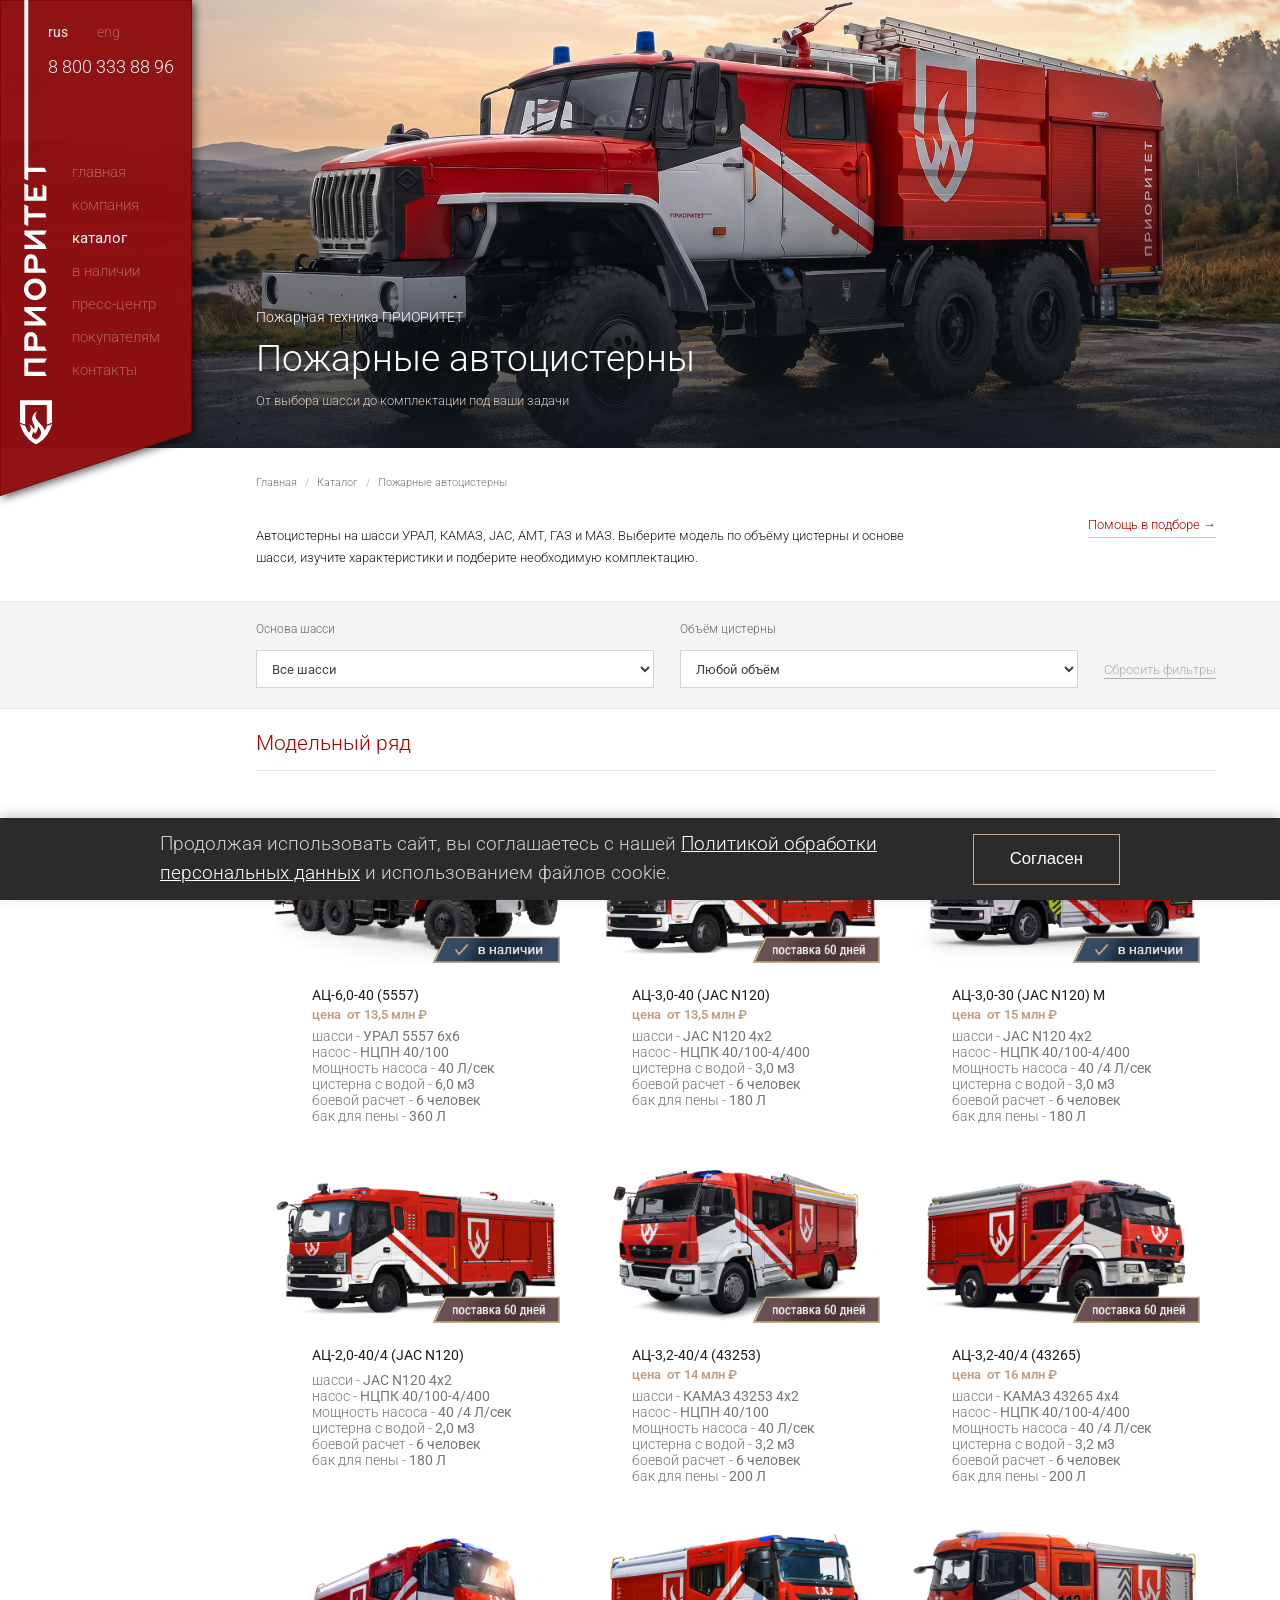
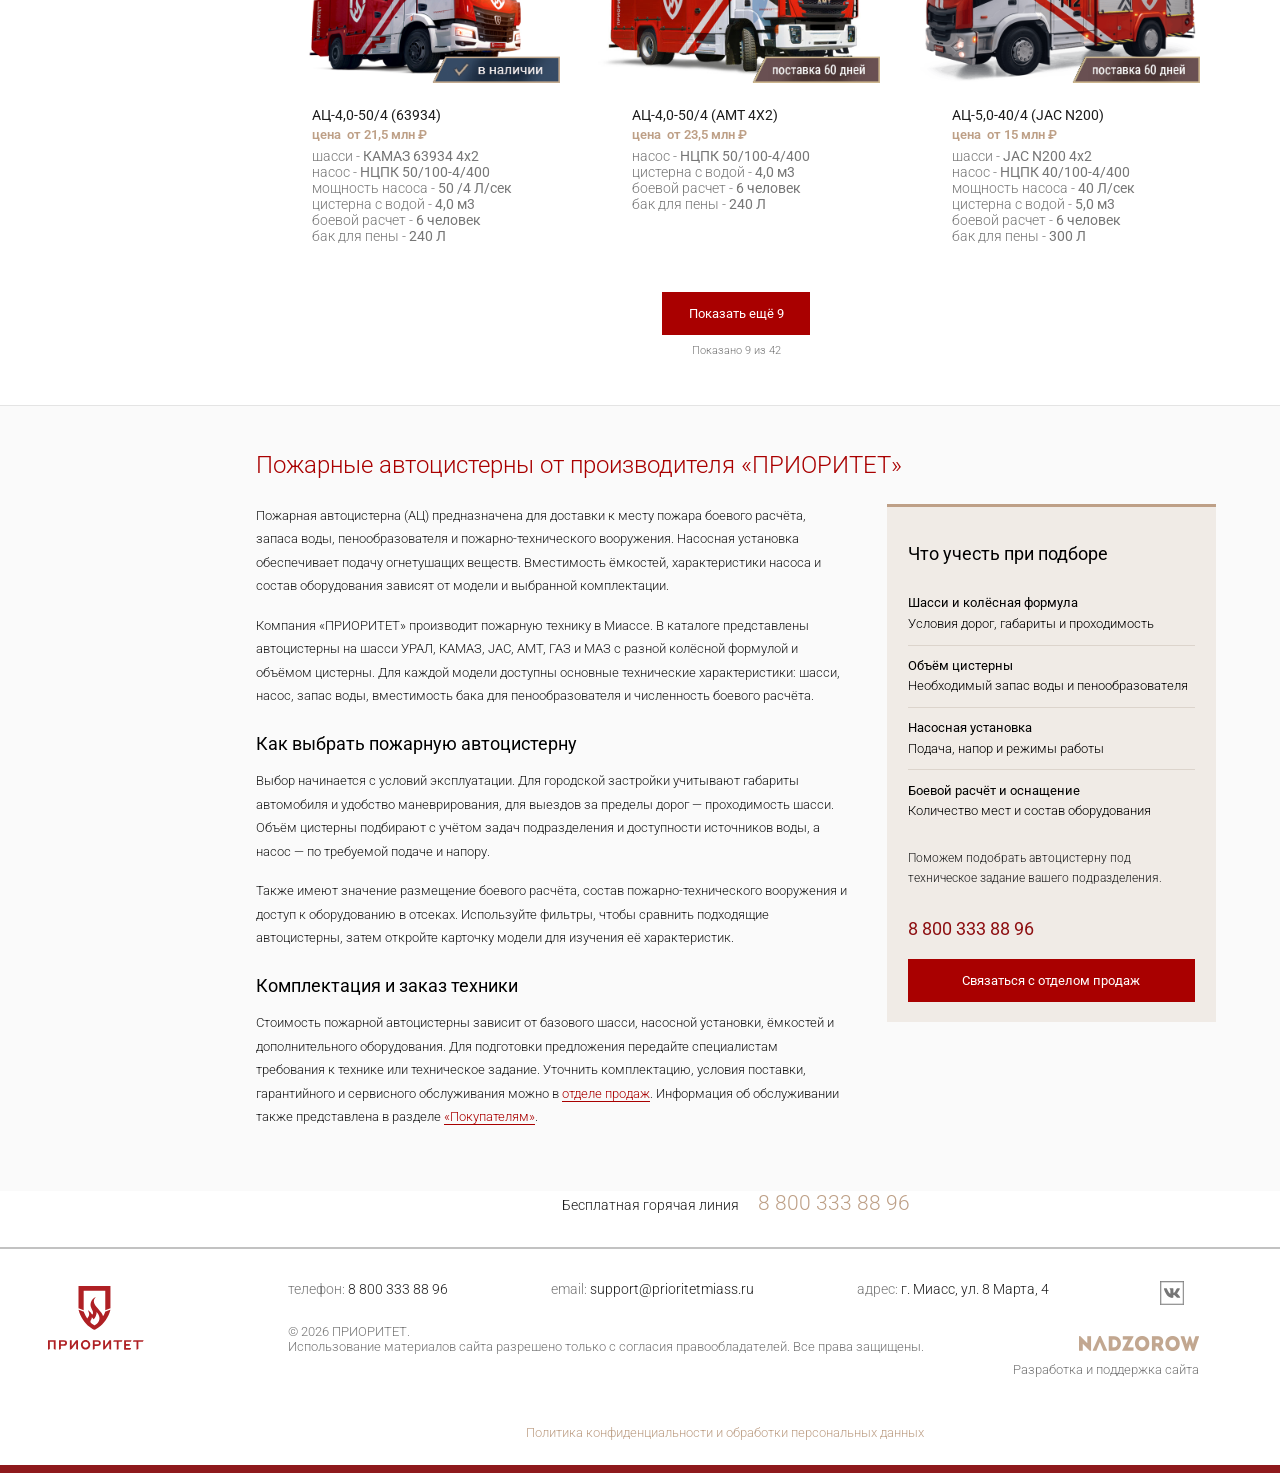
==== commit 6fb8f5ba: "Match fire tanker listing to original catalog style and remove extra labels" ====
--- a/catalog/pozharnye-avtocisterny/index.html
+++ b/catalog/pozharnye-avtocisterny/index.html
@@ -541,7 +541,7 @@
       <p class="ac-hero-caption">От выбора шасси до комплектации под ваши задачи</p>
     </div>
   </section>
-  <section class="container ac-intro" aria-labelledby="ac-intro-title">
+  <section class="container ac-intro" aria-label="О категории">
     <nav class="ac-breadcrumbs" aria-label="Хлебные крошки">
       <a href="../../index.html">Главная</a><span aria-hidden="true">/</span>
       <a href="../index.html">Каталог</a><span aria-hidden="true">/</span>
@@ -549,7 +549,6 @@
     </nav>
     <div class="ac-intro-row">
       <div>
-        <h2 id="ac-intro-title">Техника для ваших задач</h2>
         <p>Автоцистерны на шасси УРАЛ, КАМАЗ, JAC, AMT, ГАЗ и МАЗ. Выберите модель по объёму цистерны и основе шасси, изучите характеристики и подберите необходимую комплектацию.</p>
       </div>
       <a class="ac-intro-link" href="../../contacts/index.html">Помощь в подборе <span aria-hidden="true">→</span></a>
@@ -575,92 +574,91 @@
   <section class="container ac-results" aria-labelledby="ac-models-title">
     <div class="ac-results-heading">
       <h2 id="ac-models-title">Модельный ряд</h2>
-      <p class="ac-result-count" id="ac-count" role="status" aria-live="polite">Найдено моделей: 42</p>
     </div>
     <div class="ac-grid" id="ac-products"><a aria-label="АЦ-6,0-40 (5557) — характеристики" class="ac-card" data-capacity="6" data-chassis="УРАЛ" href="../../catalog/ats-6-0-40-5557/index.html"><div class="product">
-<img alt="Пожарная автоцистерна АЦ-6,0-40 (5557)" decoding="async" height="400" loading="eager" src="../../assets/az-steel-old-prev_min-80a776bd965f.png" width="720"/><h3 class="dark blockh">АЦ-6,0-40 (5557)</h3><p class="txt">шасси - <span>УРАЛ 5557 6x6</span><br/>насос - <span>НЦПН 40/100</span><br/>мощность насоса - <span>40 Л/сек</span><br/>цистерна с водой - <span>6,0 м3</span><br/>боевой расчет - <span>6 человек</span><br/>бак для пены - <span>360 Л</span><br/></p><div class="ac-card-action">Характеристики<span aria-hidden="true">→</span></div></div></a>
+<img alt="Пожарная автоцистерна АЦ-6,0-40 (5557)" decoding="async" height="400" loading="eager" src="../../assets/az-steel-old-prev_min-80a776bd965f.png" width="720"/><img alt="В наличии" class="new_prod" decoding="async" height="400" loading="eager" src="../../assets/in-stock_tag_rus-6e4c0c3b5864.png" width="720"/><h3 class="dark blockh prod_price">АЦ-6,0-40 (5557)</h3><p class="prod_price">цена  от 13,5 млн ₽</p><p class="txt">шасси - <span>УРАЛ 5557 6x6</span><br/>насос - <span>НЦПН 40/100</span><br/>мощность насоса - <span>40 Л/сек</span><br/>цистерна с водой - <span>6,0 м3</span><br/>боевой расчет - <span>6 человек</span><br/>бак для пены - <span>360 Л</span><br/></p></div></a>
 <a aria-label="АЦ-3,0-40 (JAC N120) — характеристики" class="ac-card" data-capacity="3" data-chassis="JAC" href="../../catalog/ats-3-0-30-jac-n120-2/index.html"><div class="product">
-<img alt="Пожарная автоцистерна АЦ-3,0-40 (JAC N120)" decoding="async" height="400" loading="eager" src="../../assets/az-jac-30-prev-7f95e7abda6f.jpg" width="720"/><h3 class="dark blockh">АЦ-3,0-40 (JAC N120)</h3><p class="txt">шасси - <span>JAC N120 4x2</span><br/>насос - <span>НЦПК 40/100-4/400</span><br/>цистерна с водой - <span>3,0 м3</span><br/>боевой расчет - <span>6 человек</span><br/>бак для пены - <span>180 Л</span><br/></p><div class="ac-card-action">Характеристики<span aria-hidden="true">→</span></div></div></a>
+<img alt="Пожарная автоцистерна АЦ-3,0-40 (JAC N120)" decoding="async" height="400" loading="eager" src="../../assets/az-jac-30-prev-7f95e7abda6f.jpg" width="720"/><img alt="Поставка 60 дней" class="new_prod" decoding="async" height="400" loading="eager" src="../../assets/postavka-60-97525fca1189.png" width="720"/><h3 class="dark blockh prod_price">АЦ-3,0-40 (JAC N120)</h3><p class="prod_price">цена  от 13,5 млн ₽</p><p class="txt">шасси - <span>JAC N120 4x2</span><br/>насос - <span>НЦПК 40/100-4/400</span><br/>цистерна с водой - <span>3,0 м3</span><br/>боевой расчет - <span>6 человек</span><br/>бак для пены - <span>180 Л</span><br/></p></div></a>
 <a aria-label="АЦ-3,0-30 (JAC N120) М — характеристики" class="ac-card" data-capacity="3" data-chassis="JAC" href="../../catalog/ats-3-0-30-jac-n120-m/index.html"><div class="product">
-<img alt="Пожарная автоцистерна АЦ-3,0-30 (JAC N120) М" decoding="async" height="400" loading="eager" src="../../assets/az-30-jac-kzn_prev_min-48d80cdaa586.png" width="720"/><h3 class="dark blockh">АЦ-3,0-30 (JAC N120) М</h3><p class="txt">шасси - <span>JAC N120 4x2</span><br/>насос - <span>НЦПК 40/100-4/400</span><br/>мощность насоса - <span>40 /4 Л/сек</span><br/>цистерна с водой - <span>3,0 м3</span><br/>боевой расчет - <span>6 человек</span><br/>бак для пены - <span>180 Л</span><br/></p><div class="ac-card-action">Характеристики<span aria-hidden="true">→</span></div></div></a>
+<img alt="Пожарная автоцистерна АЦ-3,0-30 (JAC N120) М" decoding="async" height="400" loading="eager" src="../../assets/az-30-jac-kzn_prev_min-48d80cdaa586.png" width="720"/><img alt="В наличии" class="new_prod" decoding="async" height="400" loading="eager" src="../../assets/in-stock_tag_rus-6e4c0c3b5864.png" width="720"/><h3 class="dark blockh prod_price">АЦ-3,0-30 (JAC N120) М</h3><p class="prod_price">цена  от 15 млн ₽</p><p class="txt">шасси - <span>JAC N120 4x2</span><br/>насос - <span>НЦПК 40/100-4/400</span><br/>мощность насоса - <span>40 /4 Л/сек</span><br/>цистерна с водой - <span>3,0 м3</span><br/>боевой расчет - <span>6 человек</span><br/>бак для пены - <span>180 Л</span><br/></p></div></a>
 <a aria-label="АЦ-2,0-40/4 (JAC N120) — характеристики" class="ac-card" data-capacity="2" data-chassis="JAC" href="../../catalog/ats-2-0-40-4-jac-n120/index.html"><div class="product">
-<img alt="Пожарная автоцистерна АЦ-2,0-40/4 (JAC N120)" decoding="async" height="400" loading="lazy" src="../../assets/az-jac-30-prev-7f95e7abda6f.jpg" width="720"/><h3 class="dark blockh">АЦ-2,0-40/4 (JAC N120)</h3><p class="txt">шасси - <span>JAC N120 4x2</span><br/>насос - <span>НЦПК 40/100-4/400</span><br/>мощность насоса - <span>40 /4 Л/сек</span><br/>цистерна с водой - <span>2,0 м3</span><br/>боевой расчет - <span>6 человек</span><br/>бак для пены - <span>180 Л</span><br/></p><div class="ac-card-action">Характеристики<span aria-hidden="true">→</span></div></div></a>
+<img alt="Пожарная автоцистерна АЦ-2,0-40/4 (JAC N120)" decoding="async" height="400" loading="lazy" src="../../assets/az-jac-30-prev-7f95e7abda6f.jpg" width="720"/><img alt="Поставка 60 дней" class="new_prod" decoding="async" height="400" loading="lazy" src="../../assets/postavka-60-97525fca1189.png" width="720"/><h3 class="dark blockh">АЦ-2,0-40/4 (JAC N120)</h3><p class="txt">шасси - <span>JAC N120 4x2</span><br/>насос - <span>НЦПК 40/100-4/400</span><br/>мощность насоса - <span>40 /4 Л/сек</span><br/>цистерна с водой - <span>2,0 м3</span><br/>боевой расчет - <span>6 человек</span><br/>бак для пены - <span>180 Л</span><br/></p></div></a>
 <a aria-label="АЦ-3,2-40/4 (43253) — характеристики" class="ac-card" data-capacity="3.2" data-chassis="КАМАЗ" href="../../catalog/ats-4-0-50-4-63934-3/index.html"><div class="product">
-<img alt="Пожарная автоцистерна АЦ-3,2-40/4 (43253)" decoding="async" height="400" loading="lazy" src="../../assets/az32_prev_min-8513e17b44fb.png" width="720"/><h3 class="dark blockh">АЦ-3,2-40/4 (43253)</h3><p class="txt">шасси - <span>КАМАЗ 43253 4x2</span><br/>насос - <span>НЦПН 40/100</span><br/>мощность насоса - <span>40 Л/сек</span><br/>цистерна с водой - <span>3,2 м3</span><br/>боевой расчет - <span>6 человек</span><br/>бак для пены - <span>200 Л</span><br/></p><div class="ac-card-action">Характеристики<span aria-hidden="true">→</span></div></div></a>
+<img alt="Пожарная автоцистерна АЦ-3,2-40/4 (43253)" decoding="async" height="400" loading="lazy" src="../../assets/az32_prev_min-8513e17b44fb.png" width="720"/><img alt="Поставка 60 дней" class="new_prod" decoding="async" height="400" loading="lazy" src="../../assets/postavka-60-97525fca1189.png" width="720"/><h3 class="dark blockh prod_price">АЦ-3,2-40/4 (43253)</h3><p class="prod_price">цена  от 14 млн ₽</p><p class="txt">шасси - <span>КАМАЗ 43253 4x2</span><br/>насос - <span>НЦПН 40/100</span><br/>мощность насоса - <span>40 Л/сек</span><br/>цистерна с водой - <span>3,2 м3</span><br/>боевой расчет - <span>6 человек</span><br/>бак для пены - <span>200 Л</span><br/></p></div></a>
 <a aria-label="АЦ-3,2-40/4 (43265) — характеристики" class="ac-card" data-capacity="3.2" data-chassis="КАМАЗ" href="../../catalog/ats-3-2-40-4-43265/index.html"><div class="product">
-<img alt="Пожарная автоцистерна АЦ-3,2-40/4 (43265)" decoding="async" height="400" loading="lazy" src="../../assets/az-34-43263-prev-b250b57d8ffb.jpg" width="720"/><h3 class="dark blockh">АЦ-3,2-40/4 (43265)</h3><p class="txt">шасси - <span>КАМАЗ 43265 4x4</span><br/>насос - <span>НЦПК 40/100-4/400</span><br/>мощность насоса - <span>40 /4 Л/сек</span><br/>цистерна с водой - <span>3,2 м3</span><br/>боевой расчет - <span>6 человек</span><br/>бак для пены - <span>200 Л</span><br/></p><div class="ac-card-action">Характеристики<span aria-hidden="true">→</span></div></div></a>
+<img alt="Пожарная автоцистерна АЦ-3,2-40/4 (43265)" decoding="async" height="400" loading="lazy" src="../../assets/az-34-43263-prev-b250b57d8ffb.jpg" width="720"/><img alt="Поставка 60 дней" class="new_prod" decoding="async" height="400" loading="lazy" src="../../assets/postavka-60-97525fca1189.png" width="720"/><h3 class="dark blockh prod_price">АЦ-3,2-40/4 (43265)</h3><p class="prod_price">цена  от 16 млн ₽</p><p class="txt">шасси - <span>КАМАЗ 43265 4x4</span><br/>насос - <span>НЦПК 40/100-4/400</span><br/>мощность насоса - <span>40 /4 Л/сек</span><br/>цистерна с водой - <span>3,2 м3</span><br/>боевой расчет - <span>6 человек</span><br/>бак для пены - <span>200 Л</span><br/></p></div></a>
 <a aria-label="АЦ-4,0-50/4 (63934) — характеристики" class="ac-card" data-capacity="4" data-chassis="КАМАЗ" href="https://prioritetmiass.ru/catalog/ats-4-0-50-4-63934/"><div class="product">
-<img alt="Пожарная автоцистерна АЦ-4,0-50/4 (63934)" decoding="async" height="400" loading="lazy" src="../../assets/k5-prev-09e944c2cdac.jpg" width="720"/><h3 class="dark blockh">АЦ-4,0-50/4 (63934)</h3><p class="txt">шасси - <span>КАМАЗ 63934 4x2</span><br/>насос - <span>НЦПК 50/100-4/400</span><br/>мощность насоса - <span>50 /4 Л/сек</span><br/>цистерна с водой - <span>4,0 м3</span><br/>боевой расчет - <span>6 человек</span><br/>бак для пены - <span>240 Л</span><br/></p><div class="ac-card-action">Характеристики<span aria-hidden="true">→</span></div></div></a>
+<img alt="Пожарная автоцистерна АЦ-4,0-50/4 (63934)" decoding="async" height="400" loading="lazy" src="../../assets/k5-prev-09e944c2cdac.jpg" width="720"/><img alt="В наличии" class="new_prod" decoding="async" height="400" loading="lazy" src="../../assets/in-stock_tag_rus-6e4c0c3b5864.png" width="720"/><h3 class="dark blockh prod_price">АЦ-4,0-50/4 (63934)</h3><p class="prod_price">цена  от 21,5 млн ₽</p><p class="txt">шасси - <span>КАМАЗ 63934 4x2</span><br/>насос - <span>НЦПК 50/100-4/400</span><br/>мощность насоса - <span>50 /4 Л/сек</span><br/>цистерна с водой - <span>4,0 м3</span><br/>боевой расчет - <span>6 человек</span><br/>бак для пены - <span>240 Л</span><br/></p></div></a>
 <a aria-label="АЦ-4,0-50/4 (AMT 4X2) — характеристики" class="ac-card" data-capacity="4" data-chassis="AMT" href="https://prioritetmiass.ru/catalog/ats-4-0-50-4-amt-4x2/"><div class="product">
-<img alt="Пожарная автоцистерна АЦ-4,0-50/4 (AMT 4X2)" decoding="async" height="400" loading="lazy" src="../../assets/amt-hong-prev-2-140db07effba.jpg" width="720"/><h3 class="dark blockh">АЦ-4,0-50/4 (AMT 4X2)</h3><p class="txt">насос - <span>НЦПК 50/100-4/400</span><br/>цистерна с водой - <span>4,0 м3</span><br/>боевой расчет - <span>6 человек</span><br/>бак для пены - <span>240 Л</span><br/></p><div class="ac-card-action">Характеристики<span aria-hidden="true">→</span></div></div></a>
+<img alt="Пожарная автоцистерна АЦ-4,0-50/4 (AMT 4X2)" decoding="async" height="400" loading="lazy" src="../../assets/amt-hong-prev-2-140db07effba.jpg" width="720"/><img alt="Поставка 60 дней" class="new_prod" decoding="async" height="400" loading="lazy" src="../../assets/postavka-60-97525fca1189.png" width="720"/><h3 class="dark blockh prod_price">АЦ-4,0-50/4 (AMT 4X2)</h3><p class="prod_price">цена  от 23,5 млн ₽</p><p class="txt">насос - <span>НЦПК 50/100-4/400</span><br/>цистерна с водой - <span>4,0 м3</span><br/>боевой расчет - <span>6 человек</span><br/>бак для пены - <span>240 Л</span><br/></p></div></a>
 <a aria-label="АЦ-5,0-40/4 (JAC N200) — характеристики" class="ac-card" data-capacity="5" data-chassis="JAC" href="https://prioritetmiass.ru/catalog/ats-5-0-40-4-jac-n200-2/"><div class="product">
-<img alt="Пожарная автоцистерна АЦ-5,0-40/4 (JAC N200)" decoding="async" height="400" loading="lazy" src="../../assets/az-50-prev_min-8b49b0c05044.png" width="720"/><h3 class="dark blockh">АЦ-5,0-40/4 (JAC N200)</h3><p class="txt">шасси - <span>JAC N200 4x2</span><br/>насос - <span>НЦПК 40/100-4/400</span><br/>мощность насоса - <span>40 Л/сек</span><br/>цистерна с водой - <span>5,0 м3</span><br/>боевой расчет - <span>6 человек</span><br/>бак для пены - <span>300 Л</span><br/></p><div class="ac-card-action">Характеристики<span aria-hidden="true">→</span></div></div></a>
+<img alt="Пожарная автоцистерна АЦ-5,0-40/4 (JAC N200)" decoding="async" height="400" loading="lazy" src="../../assets/az-50-prev_min-8b49b0c05044.png" width="720"/><img alt="Поставка 60 дней" class="new_prod" decoding="async" height="400" loading="lazy" src="../../assets/postavka-60-97525fca1189.png" width="720"/><h3 class="dark blockh prod_price">АЦ-5,0-40/4 (JAC N200)</h3><p class="prod_price">цена  от 15 млн ₽</p><p class="txt">шасси - <span>JAC N200 4x2</span><br/>насос - <span>НЦПК 40/100-4/400</span><br/>мощность насоса - <span>40 Л/сек</span><br/>цистерна с водой - <span>5,0 м3</span><br/>боевой расчет - <span>6 человек</span><br/>бак для пены - <span>300 Л</span><br/></p></div></a>
 <a aria-label="АЦ 6,0-70 (4320 NEXT) — характеристики" class="ac-card" data-capacity="6" data-chassis="УРАЛ" href="https://prioritetmiass.ru/catalog/ats-6-0-70-4320-2/"><div class="product">
-<img alt="Пожарная автоцистерна АЦ 6,0-70 (4320 NEXT)" decoding="async" height="400" loading="lazy" src="../../assets/az-70-ural-prev_min-2adfb17e6c7d.png" width="720"/><h3 class="dark blockh">АЦ 6,0-70 (4320 NEXT)</h3><p class="txt">шасси - <span>УРАЛ 4320 NEXT 6x6</span><br/>насос - <span>НЦПН 70/100</span><br/>мощность насоса - <span>70 Л/сек</span><br/>цистерна с водой - <span>6,0 м3</span><br/>боевой расчет - <span>6 человек</span><br/>бак для пены - <span>360 Л</span><br/></p><div class="ac-card-action">Характеристики<span aria-hidden="true">→</span></div></div></a>
+<img alt="Пожарная автоцистерна АЦ 6,0-70 (4320 NEXT)" decoding="async" height="400" loading="lazy" src="../../assets/az-70-ural-prev_min-2adfb17e6c7d.png" width="720"/><img alt="Поставка 60 дней" class="new_prod" decoding="async" height="400" loading="lazy" src="../../assets/postavka-60-97525fca1189.png" width="720"/><h3 class="dark blockh prod_price">АЦ 6,0-70 (4320 NEXT)</h3><p class="prod_price">цена  от 16 млн ₽</p><p class="txt">шасси - <span>УРАЛ 4320 NEXT 6x6</span><br/>насос - <span>НЦПН 70/100</span><br/>мощность насоса - <span>70 Л/сек</span><br/>цистерна с водой - <span>6,0 м3</span><br/>боевой расчет - <span>6 человек</span><br/>бак для пены - <span>360 Л</span><br/></p></div></a>
 <a aria-label="АЦ-3,0-50/4 (43502) 1К — характеристики" class="ac-card" data-capacity="3" data-chassis="КАМАЗ" href="https://prioritetmiass.ru/catalog/ats-3-0-50-4-43502-2k/"><div class="product">
-<img alt="Пожарная автоцистерна АЦ-3,0-50/4 (43502) 1К" decoding="async" height="400" loading="lazy" src="../../assets/az-1k-prev_min-00146e64de64.png" width="720"/><h3 class="dark blockh">АЦ-3,0-50/4 (43502) 1К</h3><p class="txt">шасси - <span>КАМАЗ 43502 4x4</span><br/>насос - <span>НЦПК 50/100-4/400</span><br/>мощность насоса - <span>50 /4 Л/сек</span><br/>цистерна с водой - <span>3,0 м3</span><br/>боевой расчет - <span>3 человека</span><br/>бак для пены - <span>180 Л</span><br/></p><div class="ac-card-action">Характеристики<span aria-hidden="true">→</span></div></div></a>
+<img alt="Пожарная автоцистерна АЦ-3,0-50/4 (43502) 1К" decoding="async" height="400" loading="lazy" src="../../assets/az-1k-prev_min-00146e64de64.png" width="720"/><img alt="Поставка 60 дней" class="new_prod" decoding="async" height="400" loading="lazy" src="../../assets/postavka-60-97525fca1189.png" width="720"/><h3 class="dark blockh">АЦ-3,0-50/4 (43502) 1К</h3><p class="txt">шасси - <span>КАМАЗ 43502 4x4</span><br/>насос - <span>НЦПК 50/100-4/400</span><br/>мощность насоса - <span>50 /4 Л/сек</span><br/>цистерна с водой - <span>3,0 м3</span><br/>боевой расчет - <span>3 человека</span><br/>бак для пены - <span>180 Л</span><br/></p></div></a>
 <a aria-label="АЦ-3,0-50/4 (43502) 2К — характеристики" class="ac-card" data-capacity="3" data-chassis="КАМАЗ" href="https://prioritetmiass.ru/catalog/ats-3-0-50-4-43502-2k-2/"><div class="product">
-<img alt="Пожарная автоцистерна АЦ-3,0-50/4 (43502) 2К" decoding="async" height="400" loading="lazy" src="../../assets/az-3-50-rl-prev-1226a7c95e79.jpg" width="720"/><h3 class="dark blockh">АЦ-3,0-50/4 (43502) 2К</h3><p class="txt">шасси - <span>КАМАЗ 43502 4x4</span><br/>насос - <span>НЦПК 50/100-4/400</span><br/>мощность насоса - <span>50 Л/сек</span><br/>цистерна с водой - <span>3,0 м3</span><br/>боевой расчет - <span>6 человек</span><br/>бак для пены - <span>180 Л</span><br/></p><div class="ac-card-action">Характеристики<span aria-hidden="true">→</span></div></div></a>
+<img alt="Пожарная автоцистерна АЦ-3,0-50/4 (43502) 2К" decoding="async" height="400" loading="lazy" src="../../assets/az-3-50-rl-prev-1226a7c95e79.jpg" width="720"/><img alt="Поставка 60 дней" class="new_prod" decoding="async" height="400" loading="lazy" src="../../assets/postavka-60-97525fca1189.png" width="720"/><h3 class="dark blockh prod_price">АЦ-3,0-50/4 (43502) 2К</h3><p class="prod_price">цена  от 14,5 млн ₽</p><p class="txt">шасси - <span>КАМАЗ 43502 4x4</span><br/>насос - <span>НЦПК 50/100-4/400</span><br/>мощность насоса - <span>50 Л/сек</span><br/>цистерна с водой - <span>3,0 м3</span><br/>боевой расчет - <span>6 человек</span><br/>бак для пены - <span>180 Л</span><br/></p></div></a>
 <a aria-label="АЦ-6,0-50 (43118) — характеристики" class="ac-card" data-capacity="6" data-chassis="КАМАЗ" href="https://prioritetmiass.ru/catalog/ats-6-0-50-43118-2/"><div class="product">
-<img alt="Пожарная автоцистерна АЦ-6,0-50 (43118)" decoding="async" height="400" loading="lazy" src="../../assets/az-60-50-prev-a534dece4a2a.jpg" width="720"/><h3 class="dark blockh">АЦ-6,0-50 (43118)</h3><p class="txt">шасси - <span>КАМАЗ 43118 6x6</span><br/>насос - <span>НЦПН 50/100</span><br/>мощность насоса - <span>50 Л/сек</span><br/>цистерна с водой - <span>6,0 м3</span><br/>боевой расчет - <span>6 человек</span><br/>бак для пены - <span>360 Л</span><br/></p><div class="ac-card-action">Характеристики<span aria-hidden="true">→</span></div></div></a>
+<img alt="Пожарная автоцистерна АЦ-6,0-50 (43118)" decoding="async" height="400" loading="lazy" src="../../assets/az-60-50-prev-a534dece4a2a.jpg" width="720"/><img alt="Поставка 60 дней" class="new_prod" decoding="async" height="400" loading="lazy" src="../../assets/postavka-60-97525fca1189.png" width="720"/><h3 class="dark blockh prod_price">АЦ-6,0-50 (43118)</h3><p class="prod_price">цена  от 16 млн ₽</p><p class="txt">шасси - <span>КАМАЗ 43118 6x6</span><br/>насос - <span>НЦПН 50/100</span><br/>мощность насоса - <span>50 Л/сек</span><br/>цистерна с водой - <span>6,0 м3</span><br/>боевой расчет - <span>6 человек</span><br/>бак для пены - <span>360 Л</span><br/></p></div></a>
 <a aria-label="АЦ-7,0-70 (43118) — характеристики" class="ac-card" data-capacity="7" data-chassis="КАМАЗ" href="https://prioritetmiass.ru/catalog/ats-7-0-70-43118/"><div class="product">
-<img alt="Пожарная автоцистерна АЦ-7,0-70 (43118)" decoding="async" height="400" loading="lazy" src="../../assets/az-7-70-prev-36d18d036097.jpg" width="720"/><h3 class="dark blockh">АЦ-7,0-70 (43118)</h3><p class="txt">шасси - <span>КАМАЗ 43118 6x6</span><br/>насос - <span>НЦПН 70/100</span><br/>мощность насоса - <span>70 Л/сек</span><br/>цистерна с водой - <span>7,0 м3</span><br/>боевой расчет - <span>6 человек</span><br/>бак для пены - <span>420 Л</span><br/></p><div class="ac-card-action">Характеристики<span aria-hidden="true">→</span></div></div></a>
+<img alt="Пожарная автоцистерна АЦ-7,0-70 (43118)" decoding="async" height="400" loading="lazy" src="../../assets/az-7-70-prev-36d18d036097.jpg" width="720"/><img alt="Поставка 60 дней" class="new_prod" decoding="async" height="400" loading="lazy" src="../../assets/postavka-60-97525fca1189.png" width="720"/><h3 class="dark blockh">АЦ-7,0-70 (43118)</h3><p class="txt">шасси - <span>КАМАЗ 43118 6x6</span><br/>насос - <span>НЦПН 70/100</span><br/>мощность насоса - <span>70 Л/сек</span><br/>цистерна с водой - <span>7,0 м3</span><br/>боевой расчет - <span>6 человек</span><br/>бак для пены - <span>420 Л</span><br/></p></div></a>
 <a aria-label="АЦ-10,0-40 (6520) — характеристики" class="ac-card" data-capacity="9" data-chassis="КАМАЗ" href="https://prioritetmiass.ru/catalog/ats-10-0-70-6520/"><div class="product">
-<img alt="Пожарная автоцистерна АЦ-10,0-40 (6520)" decoding="async" height="400" loading="lazy" src="../../assets/az-10-40-prev_min-5ecadbe73650.png" width="720"/><h3 class="dark blockh">АЦ-10,0-40 (6520)</h3><p class="txt">шасси - <span>КАМАЗ 6520 6x4</span><br/>насос - <span>НЦПН 40/100</span><br/>мощность насоса - <span>40 Л/сек</span><br/>цистерна с водой - <span>9,0 м3</span><br/>боевой расчет - <span>6 человек</span><br/>бак для пены - <span>600 Л</span><br/></p><div class="ac-card-action">Характеристики<span aria-hidden="true">→</span></div></div></a>
+<img alt="Пожарная автоцистерна АЦ-10,0-40 (6520)" decoding="async" height="400" loading="lazy" src="../../assets/az-10-40-prev_min-5ecadbe73650.png" width="720"/><img alt="Поставка 60 дней" class="new_prod" decoding="async" height="400" loading="lazy" src="../../assets/postavka-60-97525fca1189.png" width="720"/><h3 class="dark blockh">АЦ-10,0-40 (6520)</h3><p class="txt">шасси - <span>КАМАЗ 6520 6x4</span><br/>насос - <span>НЦПН 40/100</span><br/>мощность насоса - <span>40 Л/сек</span><br/>цистерна с водой - <span>9,0 м3</span><br/>боевой расчет - <span>6 человек</span><br/>бак для пены - <span>600 Л</span><br/></p></div></a>
 <a aria-label="АЦ-3,0-50/4 (43502) ЛК КРОНА — характеристики" class="ac-card" data-capacity="0" data-chassis="КАМАЗ" href="https://prioritetmiass.ru/catalog/ats-3-0-50-4-43502-lk-krona/"><div class="product">
-<img alt="Пожарная автоцистерна АЦ-3,0-50/4 (43502) ЛК КРОНА" decoding="async" height="400" loading="lazy" src="../../assets/krona-prev-4b04f33a2e2b.jpg" width="720"/><h3 class="dark blockh">АЦ-3,0-50/4 (43502) ЛК КРОНА</h3><p class="txt">шасси - <span>КАМАЗ 43502 4x4</span><br/>насос - <span>НЦПК 50/100-4/400</span><br/>мощность насоса - <span>50 /4 Л/сек</span><br/>боевой расчет - <span>3 человека</span><br/>бак для пены - <span>180 Л</span><br/></p><div class="ac-card-action">Характеристики<span aria-hidden="true">→</span></div></div></a>
+<img alt="Пожарная автоцистерна АЦ-3,0-50/4 (43502) ЛК КРОНА" decoding="async" height="400" loading="lazy" src="../../assets/krona-prev-4b04f33a2e2b.jpg" width="720"/><img alt="Поставка 60 дней" class="new_prod" decoding="async" height="400" loading="lazy" src="../../assets/postavka-60-97525fca1189.png" width="720"/><h3 class="dark blockh">АЦ-3,0-50/4 (43502) ЛК КРОНА</h3><p class="txt">шасси - <span>КАМАЗ 43502 4x4</span><br/>насос - <span>НЦПК 50/100-4/400</span><br/>мощность насоса - <span>50 /4 Л/сек</span><br/>боевой расчет - <span>3 человека</span><br/>бак для пены - <span>180 Л</span><br/></p></div></a>
 <a aria-label="АЦ-6,0-40/4 (JAC N200) — характеристики" class="ac-card" data-capacity="6" data-chassis="JAC" href="https://prioritetmiass.ru/catalog/ats-6-0-40-4-jac-n200/"><div class="product">
-<img alt="Пожарная автоцистерна АЦ-6,0-40/4 (JAC N200)" decoding="async" height="400" loading="lazy" src="../../assets/jac_n200_mini-3-b4f377204617.jpg" width="720"/><h3 class="dark blockh">АЦ-6,0-40/4 (JAC N200)</h3><p class="txt">шасси - <span>JAC N200 4x2</span><br/>насос - <span>НЦПК 40/100-4/400</span><br/>цистерна с водой - <span>6,0 м3</span><br/>бак для пены - <span>360 Л</span><br/></p><div class="ac-card-action">Характеристики<span aria-hidden="true">→</span></div></div></a>
+<img alt="Пожарная автоцистерна АЦ-6,0-40/4 (JAC N200)" decoding="async" height="400" loading="lazy" src="../../assets/jac_n200_mini-3-b4f377204617.jpg" width="720"/><h3 class="dark blockh">АЦ-6,0-40/4 (JAC N200)</h3><p class="txt">шасси - <span>JAC N200 4x2</span><br/>насос - <span>НЦПК 40/100-4/400</span><br/>цистерна с водой - <span>6,0 м3</span><br/>бак для пены - <span>360 Л</span><br/></p></div></a>
 <a aria-label="АЦ-10,0-70 (6520) — характеристики" class="ac-card" data-capacity="10" data-chassis="КАМАЗ" href="https://prioritetmiass.ru/catalog/ats-10-0-70-6520-2/"><div class="product">
-<img alt="Пожарная автоцистерна АЦ-10,0-70 (6520)" decoding="async" height="400" loading="lazy" src="../../assets/ats-10-70-prev-927c195a0caf.jpg" width="720"/><h3 class="dark blockh">АЦ-10,0-70 (6520)</h3><p class="txt">шасси - <span>КАМАЗ 6520 6x4</span><br/>насос - <span>НЦПН 70/100</span><br/>мощность насоса - <span>70 Л/сек</span><br/>цистерна с водой - <span>10,0 м3</span><br/>боевой расчет - <span>6 человек</span><br/>бак для пены - <span>600 Л</span><br/></p><div class="ac-card-action">Характеристики<span aria-hidden="true">→</span></div></div></a>
+<img alt="Пожарная автоцистерна АЦ-10,0-70 (6520)" decoding="async" height="400" loading="lazy" src="../../assets/ats-10-70-prev-927c195a0caf.jpg" width="720"/><h3 class="dark blockh">АЦ-10,0-70 (6520)</h3><p class="txt">шасси - <span>КАМАЗ 6520 6x4</span><br/>насос - <span>НЦПН 70/100</span><br/>мощность насоса - <span>70 Л/сек</span><br/>цистерна с водой - <span>10,0 м3</span><br/>боевой расчет - <span>6 человек</span><br/>бак для пены - <span>600 Л</span><br/></p></div></a>
 <a aria-label="АЦ 1,4-30 (С41А23) — характеристики" class="ac-card" data-capacity="1.4" data-chassis="ГАЗ" href="https://prioritetmiass.ru/catalog/ats-1-4-30-s41a23/"><div class="product">
-<img alt="Пожарная автоцистерна АЦ 1,4-30 (С41А23)" decoding="async" height="400" loading="lazy" src="../../assets/az-sadko-prev-3bb38532bf77.jpg" width="720"/><h3 class="dark blockh">АЦ 1,4-30 (С41А23)</h3><p class="txt">шасси - <span>ГАЗ С41А23 4x4</span><br/>мощность насоса - <span>50 /4 Л/сек</span><br/>цистерна с водой - <span>1,4 м3</span><br/>боевой расчет - <span>3 человека</span><br/>бак для пены - <span>100 Л</span><br/></p><div class="ac-card-action">Характеристики<span aria-hidden="true">→</span></div></div></a>
+<img alt="Пожарная автоцистерна АЦ 1,4-30 (С41А23)" decoding="async" height="400" loading="lazy" src="../../assets/az-sadko-prev-3bb38532bf77.jpg" width="720"/><h3 class="dark blockh">АЦ 1,4-30 (С41А23)</h3><p class="txt">шасси - <span>ГАЗ С41А23 4x4</span><br/>мощность насоса - <span>50 /4 Л/сек</span><br/>цистерна с водой - <span>1,4 м3</span><br/>боевой расчет - <span>3 человека</span><br/>бак для пены - <span>100 Л</span><br/></p></div></a>
 <a aria-label="АЦ-2,0-40 (ГАЗ Валдай 12) — характеристики" class="ac-card" data-capacity="2" data-chassis="ГАЗ" href="https://prioritetmiass.ru/catalog/az-2-0-40-gaz-valdaj-12/"><div class="product">
-<img alt="Пожарная автоцистерна АЦ-2,0-40 (ГАЗ Валдай 12)" decoding="async" height="400" loading="lazy" src="../../assets/az-valdai7-prev-0c85e2a0584c.jpg" width="720"/><h3 class="dark blockh">АЦ-2,0-40 (ГАЗ Валдай 12)</h3><p class="txt">шасси - <span>ГАЗ Валдай 12 4x2</span><br/>насос - <span>НЦПК 40/100М</span><br/>мощность насоса - <span>40 Л/сек</span><br/>цистерна с водой - <span>2,0 м3</span><br/>боевой расчет - <span>6 человек</span><br/></p><div class="ac-card-action">Характеристики<span aria-hidden="true">→</span></div></div></a>
+<img alt="Пожарная автоцистерна АЦ-2,0-40 (ГАЗ Валдай 12)" decoding="async" height="400" loading="lazy" src="../../assets/az-valdai7-prev-0c85e2a0584c.jpg" width="720"/><h3 class="dark blockh">АЦ-2,0-40 (ГАЗ Валдай 12)</h3><p class="txt">шасси - <span>ГАЗ Валдай 12 4x2</span><br/>насос - <span>НЦПК 40/100М</span><br/>мощность насоса - <span>40 Л/сек</span><br/>цистерна с водой - <span>2,0 м3</span><br/>боевой расчет - <span>6 человек</span><br/></p></div></a>
 <a aria-label="АЦ-3,0-30 (JAC N120) МЧС — характеристики" class="ac-card" data-capacity="3" data-chassis="JAC" href="https://prioritetmiass.ru/catalog/ats-3-0-30-jac-n120-mchs/"><div class="product">
-<img alt="Пожарная автоцистерна АЦ-3,0-30 (JAC N120) МЧС" decoding="async" height="400" loading="lazy" src="../../assets/mchs-jac120-prev-b17e971d6222.jpg" width="720"/><h3 class="dark blockh">АЦ-3,0-30 (JAC N120) МЧС</h3><p class="txt">шасси - <span>JAC N120 4x2</span><br/>насос - <span>НЦПК 30/100-4/400</span><br/>цистерна с водой - <span>3,0 м3</span><br/>боевой расчет - <span>6 человек</span><br/>бак для пены - <span>180 Л</span><br/></p><div class="ac-card-action">Характеристики<span aria-hidden="true">→</span></div></div></a>
+<img alt="Пожарная автоцистерна АЦ-3,0-30 (JAC N120) МЧС" decoding="async" height="400" loading="lazy" src="../../assets/mchs-jac120-prev-b17e971d6222.jpg" width="720"/><h3 class="dark blockh">АЦ-3,0-30 (JAC N120) МЧС</h3><p class="txt">шасси - <span>JAC N120 4x2</span><br/>насос - <span>НЦПК 30/100-4/400</span><br/>цистерна с водой - <span>3,0 м3</span><br/>боевой расчет - <span>6 человек</span><br/>бак для пены - <span>180 Л</span><br/></p></div></a>
 <a aria-label="АЦ-3,0-50 (43253) — характеристики" class="ac-card" data-capacity="3" data-chassis="КАМАЗ" href="https://prioritetmiass.ru/catalog/ats-3-0-50-43253/"><div class="product">
-<img alt="Пожарная автоцистерна АЦ-3,0-50 (43253)" decoding="async" height="400" loading="lazy" src="../../assets/az-3-50-43253-prev-4-260e715f5b61.jpg" width="720"/><h3 class="dark blockh">АЦ-3,0-50 (43253)</h3><p class="txt">шасси - <span>КАМАЗ 43253 4x2</span><br/>насос - <span>НЦПН 50/100</span><br/>мощность насоса - <span>50 Л/сек</span><br/>цистерна с водой - <span>3,0 м3</span><br/>боевой расчет - <span>6 человек</span><br/>бак для пены - <span>180 Л</span><br/></p><div class="ac-card-action">Характеристики<span aria-hidden="true">→</span></div></div></a>
+<img alt="Пожарная автоцистерна АЦ-3,0-50 (43253)" decoding="async" height="400" loading="lazy" src="../../assets/az-3-50-43253-prev-4-260e715f5b61.jpg" width="720"/><h3 class="dark blockh">АЦ-3,0-50 (43253)</h3><p class="txt">шасси - <span>КАМАЗ 43253 4x2</span><br/>насос - <span>НЦПН 50/100</span><br/>мощность насоса - <span>50 Л/сек</span><br/>цистерна с водой - <span>3,0 м3</span><br/>боевой расчет - <span>6 человек</span><br/>бак для пены - <span>180 Л</span><br/></p></div></a>
 <a aria-label="АЦ-3,0-40/4 (43253) с КМУ — характеристики" class="ac-card" data-capacity="3" data-chassis="КАМАЗ" href="https://prioritetmiass.ru/catalog/ats-3-0-40-4-43253-s-kmu/"><div class="product">
-<img alt="Пожарная автоцистерна АЦ-3,0-40/4 (43253) с КМУ" decoding="async" height="400" loading="lazy" src="../../assets/auto__0017_ATS-30-40-43253-s-KMU_-fd5b40f859ac.jpg" width="720"/><h3 class="dark blockh">АЦ-3,0-40/4 (43253) с КМУ</h3><p class="txt">шасси - <span>КАМАЗ 43253 4x2</span><br/>мощность насоса - <span>40 /4 Л/сек</span><br/>цистерна с водой - <span>3,0 м3</span><br/>боевой расчет - <span>6 человек</span><br/>бак для пены - <span>360 Л</span><br/></p><div class="ac-card-action">Характеристики<span aria-hidden="true">→</span></div></div></a>
+<img alt="Пожарная автоцистерна АЦ-3,0-40/4 (43253) с КМУ" decoding="async" height="400" loading="lazy" src="../../assets/auto__0017_ATS-30-40-43253-s-KMU_-fd5b40f859ac.jpg" width="720"/><h3 class="dark blockh">АЦ-3,0-40/4 (43253) с КМУ</h3><p class="txt">шасси - <span>КАМАЗ 43253 4x2</span><br/>мощность насоса - <span>40 /4 Л/сек</span><br/>цистерна с водой - <span>3,0 м3</span><br/>боевой расчет - <span>6 человек</span><br/>бак для пены - <span>360 Л</span><br/></p></div></a>
 <a aria-label="АЦ-3,0-50 (43502) — характеристики" class="ac-card" data-capacity="3" data-chassis="КАМАЗ" href="https://prioritetmiass.ru/catalog/ats-3-0-50-43253-2/"><div class="product">
-<img alt="Пожарная автоцистерна АЦ-3,0-50 (43502)" decoding="async" height="400" loading="lazy" src="../../assets/az-3-50-3-prev-409792fa176d.jpg" width="720"/><h3 class="dark blockh">АЦ-3,0-50 (43502)</h3><p class="txt">шасси - <span>КАМАЗ 43502 4x4</span><br/>насос - <span>НЦПН 50/100</span><br/>мощность насоса - <span>50 Л/сек</span><br/>цистерна с водой - <span>3,0 м3</span><br/>боевой расчет - <span>6 человек</span><br/>бак для пены - <span>180 Л</span><br/></p><div class="ac-card-action">Характеристики<span aria-hidden="true">→</span></div></div></a>
+<img alt="Пожарная автоцистерна АЦ-3,0-50 (43502)" decoding="async" height="400" loading="lazy" src="../../assets/az-3-50-3-prev-409792fa176d.jpg" width="720"/><h3 class="dark blockh">АЦ-3,0-50 (43502)</h3><p class="txt">шасси - <span>КАМАЗ 43502 4x4</span><br/>насос - <span>НЦПН 50/100</span><br/>мощность насоса - <span>50 Л/сек</span><br/>цистерна с водой - <span>3,0 м3</span><br/>боевой расчет - <span>6 человек</span><br/>бак для пены - <span>180 Л</span><br/></p></div></a>
 <a aria-label="АЦ-3,2-50-4 (43253) — характеристики" class="ac-card" data-capacity="3.2" data-chassis="КАМАЗ" href="https://prioritetmiass.ru/catalog/ats-3-2-50-4-43253/"><div class="product">
-<img alt="Пожарная автоцистерна АЦ-3,2-50-4 (43253)" decoding="async" height="400" loading="lazy" src="../../assets/auto__0013_ATS-32-50-4-43253_2018-d4ef28af2fb7.jpg" width="720"/><h3 class="dark blockh">АЦ-3,2-50-4 (43253)</h3><p class="txt">шасси - <span>КАМАЗ 43253 4x2</span><br/>насос - <span>НЦПК 50/100-4/400</span><br/>мощность насоса - <span>50 /4 Л/сек</span><br/>цистерна с водой - <span>3,2 м3</span><br/>боевой расчет - <span>6 человек</span><br/>бак для пены - <span>360 Л</span><br/></p><div class="ac-card-action">Характеристики<span aria-hidden="true">→</span></div></div></a>
+<img alt="Пожарная автоцистерна АЦ-3,2-50-4 (43253)" decoding="async" height="400" loading="lazy" src="../../assets/auto__0013_ATS-32-50-4-43253_2018-d4ef28af2fb7.jpg" width="720"/><h3 class="dark blockh">АЦ-3,2-50-4 (43253)</h3><p class="txt">шасси - <span>КАМАЗ 43253 4x2</span><br/>насос - <span>НЦПК 50/100-4/400</span><br/>мощность насоса - <span>50 /4 Л/сек</span><br/>цистерна с водой - <span>3,2 м3</span><br/>боевой расчет - <span>6 человек</span><br/>бак для пены - <span>360 Л</span><br/></p></div></a>
 <a aria-label="АЦ-4,0-40 (43206) — характеристики" class="ac-card" data-capacity="4" data-chassis="УРАЛ" href="https://prioritetmiass.ru/catalog/ats-4-0-40-43206/"><div class="product">
-<img alt="Пожарная автоцистерна АЦ-4,0-40 (43206)" decoding="async" height="400" loading="lazy" src="../../assets/auto__0020_ATS-30-40-43206-kapot-6162c61088ba.jpg" width="720"/><h3 class="dark blockh">АЦ-4,0-40 (43206)</h3><p class="txt">шасси - <span>УРАЛ 43206 4x4</span><br/>насос - <span>НЦПН 40/100</span><br/>цистерна с водой - <span>4,0 м3</span><br/>бак для пены - <span>240 Л</span><br/></p><div class="ac-card-action">Характеристики<span aria-hidden="true">→</span></div></div></a>
+<img alt="Пожарная автоцистерна АЦ-4,0-40 (43206)" decoding="async" height="400" loading="lazy" src="../../assets/auto__0020_ATS-30-40-43206-kapot-6162c61088ba.jpg" width="720"/><h3 class="dark blockh">АЦ-4,0-40 (43206)</h3><p class="txt">шасси - <span>УРАЛ 43206 4x4</span><br/>насос - <span>НЦПН 40/100</span><br/>цистерна с водой - <span>4,0 м3</span><br/>бак для пены - <span>240 Л</span><br/></p></div></a>
 <a aria-label="АЦ-4,0-40 (43206) — характеристики" class="ac-card" data-capacity="4" data-chassis="УРАЛ" href="https://prioritetmiass.ru/catalog/ats-4-0-40-43206-k/"><div class="product">
-<img alt="Пожарная автоцистерна АЦ-4,0-40 (43206)" decoding="async" height="400" loading="lazy" src="../../assets/auto__0019_ATS-30-40-43206_kapot2-d2c974b9c5e4.jpg" width="720"/><h3 class="dark blockh">АЦ-4,0-40 (43206)</h3><p class="txt">шасси - <span>УРАЛ 43206 4x4</span><br/>насос - <span>НЦПН 40/100</span><br/>цистерна с водой - <span>4,0 м3</span><br/>боевой расчет - <span>6 человек</span><br/></p><div class="ac-card-action">Характеристики<span aria-hidden="true">→</span></div></div></a>
+<img alt="Пожарная автоцистерна АЦ-4,0-40 (43206)" decoding="async" height="400" loading="lazy" src="../../assets/auto__0019_ATS-30-40-43206_kapot2-d2c974b9c5e4.jpg" width="720"/><h3 class="dark blockh">АЦ-4,0-40 (43206)</h3><p class="txt">шасси - <span>УРАЛ 43206 4x4</span><br/>насос - <span>НЦПН 40/100</span><br/>цистерна с водой - <span>4,0 м3</span><br/>боевой расчет - <span>6 человек</span><br/></p></div></a>
 <a aria-label="АЦ-4,5-40 (43253) — характеристики" class="ac-card" data-capacity="4.5" data-chassis="КАМАЗ" href="https://prioritetmiass.ru/catalog/ats-4-5-40-43253/"><div class="product">
-<img alt="Пожарная автоцистерна АЦ-4,5-40 (43253)" decoding="async" height="400" loading="lazy" src="../../assets/auto__0012_ATS-45-40-43253_2018-e3a05a80348f.jpg" width="720"/><h3 class="dark blockh">АЦ-4,5-40 (43253)</h3><p class="txt">шасси - <span>КАМАЗ 43253 4x2</span><br/>насос - <span>НЦПК 50/100-4/400</span><br/>мощность насоса - <span>50 /4 Л/сек</span><br/>цистерна с водой - <span>4,5 м3</span><br/>боевой расчет - <span>6 человек</span><br/>бак для пены - <span>270 Л</span><br/></p><div class="ac-card-action">Характеристики<span aria-hidden="true">→</span></div></div></a>
+<img alt="Пожарная автоцистерна АЦ-4,5-40 (43253)" decoding="async" height="400" loading="lazy" src="../../assets/auto__0012_ATS-45-40-43253_2018-e3a05a80348f.jpg" width="720"/><h3 class="dark blockh">АЦ-4,5-40 (43253)</h3><p class="txt">шасси - <span>КАМАЗ 43253 4x2</span><br/>насос - <span>НЦПК 50/100-4/400</span><br/>мощность насоса - <span>50 /4 Л/сек</span><br/>цистерна с водой - <span>4,5 м3</span><br/>боевой расчет - <span>6 человек</span><br/>бак для пены - <span>270 Л</span><br/></p></div></a>
 <a aria-label="АЦ-5,0-40/4 (JAC N180) — характеристики" class="ac-card" data-capacity="5" data-chassis="JAC" href="https://prioritetmiass.ru/catalog/ats-5-0-40-4-jac-n180/"><div class="product">
-<img alt="Пожарная автоцистерна АЦ-5,0-40/4 (JAC N180)" decoding="async" height="400" loading="lazy" src="../../assets/jac-prev-757fe42b49fd.jpg" width="720"/><h3 class="dark blockh">АЦ-5,0-40/4 (JAC N180)</h3><p class="txt">шасси - <span>JAC N180 4x2</span><br/>насос - <span>НЦПК 40/100-4/400</span><br/>цистерна с водой - <span>5,0 м3</span><br/>бак для пены - <span>300 Л</span><br/></p><div class="ac-card-action">Характеристики<span aria-hidden="true">→</span></div></div></a>
+<img alt="Пожарная автоцистерна АЦ-5,0-40/4 (JAC N180)" decoding="async" height="400" loading="lazy" src="../../assets/jac-prev-757fe42b49fd.jpg" width="720"/><h3 class="dark blockh">АЦ-5,0-40/4 (JAC N180)</h3><p class="txt">шасси - <span>JAC N180 4x2</span><br/>насос - <span>НЦПК 40/100-4/400</span><br/>цистерна с водой - <span>5,0 м3</span><br/>бак для пены - <span>300 Л</span><br/></p></div></a>
 <a aria-label="АЦ 58816B (АМТ 4329 ) — характеристики" class="ac-card" data-capacity="5" data-chassis="AMT" href="https://prioritetmiass.ru/catalog/ats-4-0-40-4-amt-4x4-2/"><div class="product">
-<img alt="Пожарная автоцистерна АЦ 58816B (АМТ 4329 )" decoding="async" height="400" loading="lazy" src="../../assets/az-amt-4x4-prev-1-a351c850423e.jpg" width="720"/><h3 class="dark blockh">АЦ 58816B (АМТ 4329 )</h3><p class="txt">насос - <span>НЦПК 40/100-4/400</span><br/>цистерна с водой - <span>5,0 м3</span><br/>боевой расчет - <span>6 человек</span><br/>бак для пены - <span>400 Л</span><br/></p><div class="ac-card-action">Характеристики<span aria-hidden="true">→</span></div></div></a>
+<img alt="Пожарная автоцистерна АЦ 58816B (АМТ 4329 )" decoding="async" height="400" loading="lazy" src="../../assets/az-amt-4x4-prev-1-a351c850423e.jpg" width="720"/><h3 class="dark blockh">АЦ 58816B (АМТ 4329 )</h3><p class="txt">насос - <span>НЦПК 40/100-4/400</span><br/>цистерна с водой - <span>5,0 м3</span><br/>боевой расчет - <span>6 человек</span><br/>бак для пены - <span>400 Л</span><br/></p></div></a>
 <a aria-label="АЦ 5,0-50 (МАЗ 5309С5) — характеристики" class="ac-card" data-capacity="5" data-chassis="МАЗ" href="https://prioritetmiass.ru/catalog/ats-5-0-40-4-jac-n180-3/"><div class="product">
-<img alt="Пожарная автоцистерна АЦ 5,0-50 (МАЗ 5309С5)" decoding="async" height="400" loading="lazy" src="../../assets/maz1-prev-6419fb0df524.jpg" width="720"/><h3 class="dark blockh">АЦ 5,0-50 (МАЗ 5309С5)</h3><p class="txt">шасси - <span>МАЗ 5309С5 4x4</span><br/>насос - <span>НЦПН 50/100</span><br/>мощность насоса - <span>50 Л/сек</span><br/>цистерна с водой - <span>5,0 м3</span><br/>боевой расчет - <span>6 человек</span><br/>бак для пены - <span>300 Л</span><br/></p><div class="ac-card-action">Характеристики<span aria-hidden="true">→</span></div></div></a>
+<img alt="Пожарная автоцистерна АЦ 5,0-50 (МАЗ 5309С5)" decoding="async" height="400" loading="lazy" src="../../assets/maz1-prev-6419fb0df524.jpg" width="720"/><h3 class="dark blockh">АЦ 5,0-50 (МАЗ 5309С5)</h3><p class="txt">шасси - <span>МАЗ 5309С5 4x4</span><br/>насос - <span>НЦПН 50/100</span><br/>мощность насоса - <span>50 Л/сек</span><br/>цистерна с водой - <span>5,0 м3</span><br/>боевой расчет - <span>6 человек</span><br/>бак для пены - <span>300 Л</span><br/></p></div></a>
 <a aria-label="АЦ 6,0-50 (МАЗ 6309С5) — характеристики" class="ac-card" data-capacity="6" data-chassis="МАЗ" href="https://prioritetmiass.ru/catalog/ats-6-0-50-maz-6309s5/"><div class="product">
-<img alt="Пожарная автоцистерна АЦ 6,0-50 (МАЗ 6309С5)" decoding="async" height="400" loading="lazy" src="../../assets/maz2-prev-1-11da682f9d47.jpg" width="720"/><h3 class="dark blockh">АЦ 6,0-50 (МАЗ 6309С5)</h3><p class="txt">шасси - <span>МАЗ 6309С5 6x6</span><br/>насос - <span>НЦПН 50/100</span><br/>мощность насоса - <span>50 Л/сек</span><br/>цистерна с водой - <span>6,0 м3</span><br/>боевой расчет - <span>6 человек</span><br/>бак для пены - <span>360 Л</span><br/></p><div class="ac-card-action">Характеристики<span aria-hidden="true">→</span></div></div></a>
+<img alt="Пожарная автоцистерна АЦ 6,0-50 (МАЗ 6309С5)" decoding="async" height="400" loading="lazy" src="../../assets/maz2-prev-1-11da682f9d47.jpg" width="720"/><h3 class="dark blockh">АЦ 6,0-50 (МАЗ 6309С5)</h3><p class="txt">шасси - <span>МАЗ 6309С5 6x6</span><br/>насос - <span>НЦПН 50/100</span><br/>мощность насоса - <span>50 Л/сек</span><br/>цистерна с водой - <span>6,0 м3</span><br/>боевой расчет - <span>6 человек</span><br/>бак для пены - <span>360 Л</span><br/></p></div></a>
 <a aria-label="АЦ-6,0-50 (5557 Next) — характеристики" class="ac-card" data-capacity="6" data-chassis="УРАЛ" href="https://prioritetmiass.ru/catalog/ats-6-0-50-5557-next/"><div class="product">
-<img alt="Пожарная автоцистерна АЦ-6,0-50 (5557 Next)" decoding="async" height="400" loading="lazy" src="../../assets/az-6-40-next-prev-b1769a9c12bb.jpg" width="720"/><h3 class="dark blockh">АЦ-6,0-50 (5557 Next)</h3><p class="txt">шасси - <span>УРАЛ 5557 6x6</span><br/>насос - <span>НЦПН 50/100</span><br/>мощность насоса - <span>50 Л/сек</span><br/>цистерна с водой - <span>6,0 м3</span><br/>боевой расчет - <span>6 человек</span><br/>бак для пены - <span>360 Л</span><br/></p><div class="ac-card-action">Характеристики<span aria-hidden="true">→</span></div></div></a>
+<img alt="Пожарная автоцистерна АЦ-6,0-50 (5557 Next)" decoding="async" height="400" loading="lazy" src="../../assets/az-6-40-next-prev-b1769a9c12bb.jpg" width="720"/><h3 class="dark blockh">АЦ-6,0-50 (5557 Next)</h3><p class="txt">шасси - <span>УРАЛ 5557 6x6</span><br/>насос - <span>НЦПН 50/100</span><br/>мощность насоса - <span>50 Л/сек</span><br/>цистерна с водой - <span>6,0 м3</span><br/>боевой расчет - <span>6 человек</span><br/>бак для пены - <span>360 Л</span><br/></p></div></a>
 <a aria-label="АЦ-6,0-40 (43118) — характеристики" class="ac-card" data-capacity="6" data-chassis="КАМАЗ" href="https://prioritetmiass.ru/catalog/ats-6-0-70-43118-2/"><div class="product">
-<img alt="Пожарная автоцистерна АЦ-6,0-40 (43118)" decoding="async" height="400" loading="lazy" src="../../assets/az-6-40-kamaz-prev-19af6718f111.jpg" width="720"/><h3 class="dark blockh">АЦ-6,0-40 (43118)</h3><p class="txt">шасси - <span>КАМАЗ 43118 6x6</span><br/>насос - <span>НЦПН 40/100</span><br/>мощность насоса - <span>40 Л/сек</span><br/>цистерна с водой - <span>6,0 м3</span><br/>боевой расчет - <span>6 человек</span><br/>бак для пены - <span>360 Л</span><br/></p><div class="ac-card-action">Характеристики<span aria-hidden="true">→</span></div></div></a>
+<img alt="Пожарная автоцистерна АЦ-6,0-40 (43118)" decoding="async" height="400" loading="lazy" src="../../assets/az-6-40-kamaz-prev-19af6718f111.jpg" width="720"/><h3 class="dark blockh">АЦ-6,0-40 (43118)</h3><p class="txt">шасси - <span>КАМАЗ 43118 6x6</span><br/>насос - <span>НЦПН 40/100</span><br/>мощность насоса - <span>40 Л/сек</span><br/>цистерна с водой - <span>6,0 м3</span><br/>боевой расчет - <span>6 человек</span><br/>бак для пены - <span>360 Л</span><br/></p></div></a>
 <a aria-label="АЦ-6,0-50 (5557) — характеристики" class="ac-card" data-capacity="6" data-chassis="УРАЛ" href="https://prioritetmiass.ru/catalog/ats-6-0-50-5557/"><div class="product">
-<img alt="Пожарная автоцистерна АЦ-6,0-50 (5557)" decoding="async" height="400" loading="lazy" src="../../assets/auto__0008_ATS-60-40-5557_2018kap-1935629a4aca.jpg" width="720"/><h3 class="dark blockh">АЦ-6,0-50 (5557)</h3><p class="txt">шасси - <span>УРАЛ 5557 6x6</span><br/>насос - <span>НЦПН 50/100</span><br/>мощность насоса - <span>50 Л/сек</span><br/>цистерна с водой - <span>6,0 м3</span><br/>боевой расчет - <span>6 человек</span><br/>бак для пены - <span>360 Л</span><br/></p><div class="ac-card-action">Характеристики<span aria-hidden="true">→</span></div></div></a>
+<img alt="Пожарная автоцистерна АЦ-6,0-50 (5557)" decoding="async" height="400" loading="lazy" src="../../assets/auto__0008_ATS-60-40-5557_2018kap-1935629a4aca.jpg" width="720"/><h3 class="dark blockh">АЦ-6,0-50 (5557)</h3><p class="txt">шасси - <span>УРАЛ 5557 6x6</span><br/>насос - <span>НЦПН 50/100</span><br/>мощность насоса - <span>50 Л/сек</span><br/>цистерна с водой - <span>6,0 м3</span><br/>боевой расчет - <span>6 человек</span><br/>бак для пены - <span>360 Л</span><br/></p></div></a>
 <a aria-label="АЦ-6,0-70 (43118) — характеристики" class="ac-card" data-capacity="6" data-chassis="КАМАЗ" href="https://prioritetmiass.ru/catalog/ats-6-0-70-43118/"><div class="product">
-<img alt="Пожарная автоцистерна АЦ-6,0-70 (43118)" decoding="async" height="400" loading="lazy" src="../../assets/az-6-70-prev-38bde5532c61.jpg" width="720"/><h3 class="dark blockh">АЦ-6,0-70 (43118)</h3><p class="txt">шасси - <span>КАМАЗ 43118 6x6</span><br/>насос - <span>НЦПН 70/100</span><br/>мощность насоса - <span>70 Л/сек</span><br/>цистерна с водой - <span>6,0 м3</span><br/>боевой расчет - <span>6 человек</span><br/>бак для пены - <span>360 Л</span><br/></p><div class="ac-card-action">Характеристики<span aria-hidden="true">→</span></div></div></a>
+<img alt="Пожарная автоцистерна АЦ-6,0-70 (43118)" decoding="async" height="400" loading="lazy" src="../../assets/az-6-70-prev-38bde5532c61.jpg" width="720"/><h3 class="dark blockh">АЦ-6,0-70 (43118)</h3><p class="txt">шасси - <span>КАМАЗ 43118 6x6</span><br/>насос - <span>НЦПН 70/100</span><br/>мощность насоса - <span>70 Л/сек</span><br/>цистерна с водой - <span>6,0 м3</span><br/>боевой расчет - <span>6 человек</span><br/>бак для пены - <span>360 Л</span><br/></p></div></a>
 <a aria-label="АЦ-6,0-70 (5557) — характеристики" class="ac-card" data-capacity="6" data-chassis="УРАЛ" href="https://prioritetmiass.ru/catalog/ats-6-0-70-5557/"><div class="product">
-<img alt="Пожарная автоцистерна АЦ-6,0-70 (5557)" decoding="async" height="400" loading="lazy" src="../../assets/6-70_m-9ceebfc1a61c.png" width="720"/><h3 class="dark blockh">АЦ-6,0-70 (5557)</h3><p class="txt">шасси - <span>УРАЛ 5557 6x6</span><br/>насос - <span>НЦПН 70/100</span><br/>мощность насоса - <span>70 Л/сек</span><br/>цистерна с водой - <span>6,0 м3</span><br/>боевой расчет - <span>5 человек</span><br/>бак для пены - <span>500 Л</span><br/></p><div class="ac-card-action">Характеристики<span aria-hidden="true">→</span></div></div></a>
+<img alt="Пожарная автоцистерна АЦ-6,0-70 (5557)" decoding="async" height="400" loading="lazy" src="../../assets/6-70_m-9ceebfc1a61c.png" width="720"/><h3 class="dark blockh">АЦ-6,0-70 (5557)</h3><p class="txt">шасси - <span>УРАЛ 5557 6x6</span><br/>насос - <span>НЦПН 70/100</span><br/>мощность насоса - <span>70 Л/сек</span><br/>цистерна с водой - <span>6,0 м3</span><br/>боевой расчет - <span>5 человек</span><br/>бак для пены - <span>500 Л</span><br/></p></div></a>
 <a aria-label="АЦ-6,0-130 (AMT NV) — характеристики" class="ac-card" data-capacity="6" data-chassis="AMT" href="https://prioritetmiass.ru/catalog/atsl-3-0-50-24-63934-2/"><div class="product">
-<img alt="Пожарная автоцистерна АЦ-6,0-130 (AMT NV)" decoding="async" height="400" loading="lazy" src="../../assets/arktika-amt2-a3a1ca52b074.jpg" width="720"/><h3 class="dark blockh">АЦ-6,0-130 (AMT NV)</h3><p class="txt">шасси - <span>AMT NV 632944 6x6</span><br/>насос - <span>НЦПН 130/100</span><br/>мощность насоса - <span>130 Л/сек</span><br/>цистерна с водой - <span>6,0 м3</span><br/>бак для пены - <span>1,0 м3</span><br/></p><div class="ac-card-action">Характеристики<span aria-hidden="true">→</span></div></div></a>
+<img alt="Пожарная автоцистерна АЦ-6,0-130 (AMT NV)" decoding="async" height="400" loading="lazy" src="../../assets/arktika-amt2-a3a1ca52b074.jpg" width="720"/><h3 class="dark blockh">АЦ-6,0-130 (AMT NV)</h3><p class="txt">шасси - <span>AMT NV 632944 6x6</span><br/>насос - <span>НЦПН 130/100</span><br/>мощность насоса - <span>130 Л/сек</span><br/>цистерна с водой - <span>6,0 м3</span><br/>бак для пены - <span>1,0 м3</span><br/></p></div></a>
 <a aria-label="АЦ-7,0-70 (4320-6951) — характеристики" class="ac-card" data-capacity="7" data-chassis="УРАЛ" href="https://prioritetmiass.ru/catalog/ats-7-0-50-4320-6951/"><div class="product">
-<img alt="Пожарная автоцистерна АЦ-7,0-70 (4320-6951)" decoding="async" height="400" loading="lazy" src="../../assets/next7m-ca96a3f64301.png" width="720"/><h3 class="dark blockh">АЦ-7,0-70 (4320-6951)</h3><p class="txt">шасси - <span>УРАЛ 4320 NEXT 6x6</span><br/>насос - <span>НЦПН 70/100</span><br/>мощность насоса - <span>70 Л/сек</span><br/>цистерна с водой - <span>7,0 м3</span><br/>боевой расчет - <span>6 человек</span><br/>бак для пены - <span>420 Л</span><br/></p><div class="ac-card-action">Характеристики<span aria-hidden="true">→</span></div></div></a>
+<img alt="Пожарная автоцистерна АЦ-7,0-70 (4320-6951)" decoding="async" height="400" loading="lazy" src="../../assets/next7m-ca96a3f64301.png" width="720"/><h3 class="dark blockh">АЦ-7,0-70 (4320-6951)</h3><p class="txt">шасси - <span>УРАЛ 4320 NEXT 6x6</span><br/>насос - <span>НЦПН 70/100</span><br/>мощность насоса - <span>70 Л/сек</span><br/>цистерна с водой - <span>7,0 м3</span><br/>боевой расчет - <span>6 человек</span><br/>бак для пены - <span>420 Л</span><br/></p></div></a>
 <a aria-label="АЦ-7,0-100 (4320 NEXT) — характеристики" class="ac-card" data-capacity="7.5" data-chassis="УРАЛ" href="https://prioritetmiass.ru/catalog/ats-7-0-100-4320-next/"><div class="product">
-<img alt="Пожарная автоцистерна АЦ-7,0-100 (4320 NEXT)" decoding="async" height="400" loading="lazy" src="../../assets/auto__0004_ATS-70-100-NEXT-2c5415b1548c.jpg" width="720"/><h3 class="dark blockh">АЦ-7,0-100 (4320 NEXT)</h3><p class="txt">шасси - <span>УРАЛ 4320 NEXT 6x6</span><br/>насос - <span>НЦПН 100/100</span><br/>мощность насоса - <span>100 Л/сек</span><br/>цистерна с водой - <span>7,5 м3</span><br/>боевой расчет - <span>6 человек</span><br/>бак для пены - <span>500 Л</span><br/></p><div class="ac-card-action">Характеристики<span aria-hidden="true">→</span></div></div></a>
+<img alt="Пожарная автоцистерна АЦ-7,0-100 (4320 NEXT)" decoding="async" height="400" loading="lazy" src="../../assets/auto__0004_ATS-70-100-NEXT-2c5415b1548c.jpg" width="720"/><h3 class="dark blockh">АЦ-7,0-100 (4320 NEXT)</h3><p class="txt">шасси - <span>УРАЛ 4320 NEXT 6x6</span><br/>насос - <span>НЦПН 100/100</span><br/>мощность насоса - <span>100 Л/сек</span><br/>цистерна с водой - <span>7,5 м3</span><br/>боевой расчет - <span>6 человек</span><br/>бак для пены - <span>500 Л</span><br/></p></div></a>
 <a aria-label="АЦ-8,0-70 (65111) — характеристики" class="ac-card" data-capacity="8" data-chassis="КАМАЗ" href="https://prioritetmiass.ru/catalog/ats-8-0-70-65111/"><div class="product">
-<img alt="Пожарная автоцистерна АЦ-8,0-70 (65111)" decoding="async" height="400" loading="lazy" src="../../assets/az-80-70-prev-dce0c36d7cd4.jpg" width="720"/><h3 class="dark blockh">АЦ-8,0-70 (65111)</h3><p class="txt">шасси - <span>КАМАЗ 65115 6x4</span><br/>насос - <span>НЦПН 70/100</span><br/>мощность насоса - <span>70 Л/сек</span><br/>цистерна с водой - <span>8,0 м3</span><br/>боевой расчет - <span>6 человек</span><br/>бак для пены - <span>500 Л</span><br/></p><div class="ac-card-action">Характеристики<span aria-hidden="true">→</span></div></div></a>
+<img alt="Пожарная автоцистерна АЦ-8,0-70 (65111)" decoding="async" height="400" loading="lazy" src="../../assets/az-80-70-prev-dce0c36d7cd4.jpg" width="720"/><h3 class="dark blockh">АЦ-8,0-70 (65111)</h3><p class="txt">шасси - <span>КАМАЗ 65115 6x4</span><br/>насос - <span>НЦПН 70/100</span><br/>мощность насоса - <span>70 Л/сек</span><br/>цистерна с водой - <span>8,0 м3</span><br/>боевой расчет - <span>6 человек</span><br/>бак для пены - <span>500 Л</span><br/></p></div></a>
 <a aria-label="АЦ-4,0-40 (4320) БРОДО — характеристики" class="ac-card" data-capacity="4" data-chassis="УРАЛ" href="https://prioritetmiass.ru/catalog/ats-4-0-40-4320-brodo/"><div class="product">
-<img alt="Пожарная автоцистерна АЦ-4,0-40 (4320) БРОДО" decoding="async" height="400" loading="lazy" src="../../assets/brodo-a5a2c79e4e37.jpg" width="720"/><h3 class="dark blockh">АЦ-4,0-40 (4320) БРОДО</h3><p class="txt">шасси - <span>УРАЛ 4320 6x6</span><br/>насос - <span> Мотопомпа</span><br/>мощность насоса - <span>3 Л/сек</span><br/>цистерна с водой - <span>4,0 м3</span><br/>боевой расчет - <span>2 человека</span><br/>бак для пены - <span>120 Л</span><br/></p><div class="ac-card-action">Характеристики<span aria-hidden="true">→</span></div></div></a></div>
+<img alt="Пожарная автоцистерна АЦ-4,0-40 (4320) БРОДО" decoding="async" height="400" loading="lazy" src="../../assets/brodo-a5a2c79e4e37.jpg" width="720"/><img alt="В наличии" class="new_prod" decoding="async" height="400" loading="lazy" src="../../assets/in-stock_tag_rus-6e4c0c3b5864.png" width="720"/><h3 class="dark blockh">АЦ-4,0-40 (4320) БРОДО</h3><p class="txt">шасси - <span>УРАЛ 4320 6x6</span><br/>насос - <span> Мотопомпа</span><br/>мощность насоса - <span>3 Л/сек</span><br/>цистерна с водой - <span>4,0 м3</span><br/>боевой расчет - <span>2 человека</span><br/>бак для пены - <span>120 Л</span><br/></p></div></a></div>
     <div class="ac-empty" id="ac-empty" hidden>
       <h3>Модели по выбранным параметрам не найдены</h3>
       <p>Измените объём цистерны или основу шасси. Специалисты ПРИОРИТЕТ помогут подобрать комплектацию по вашему техническому заданию.</p>
--- a/assets/fire-tankers-category.css
+++ b/assets/fire-tankers-category.css
@@ -18,7 +18,6 @@
 .ac-intro-row { display: flex; align-items: flex-start; gap: 1.5rem; justify-content: space-between; }
 .ac-intro-row > div { max-width: 21rem; }
 .ac-page h2 { font-weight: 300; line-height: 1.25; }
-.ac-intro h2 { font-size: .75rem; }
 .ac-intro p { font-size: .42rem; line-height: 1.65; margin: .4rem 0 0; }
 .ac-intro-link { font-size: .4rem; color: var(--ac-red); white-space: nowrap; margin-top: .15rem; text-decoration: none; border-bottom: 1px solid #d8c7b8; padding-bottom: .15rem; }
 .ac-filters { background: #f4f4f4; border-top: 1px solid #ebebeb; border-bottom: 1px solid #e4e4e4; }
@@ -31,19 +30,10 @@
 .ac-results { padding-top: .7rem; padding-bottom: 1.5rem; scroll-margin-top: 1.8rem; }
 .ac-results-heading { display: flex; align-items: baseline; justify-content: space-between; gap: .5rem; border-bottom: 1px solid #e8e8e8; padding-bottom: .4rem; }
 .ac-results-heading h2 { font-size: .65rem; }
-.ac-result-count { margin: 0; color: #767676; font-size: .36rem; }
-.ac-grid { display: grid; grid-template-columns: repeat(3, minmax(0,1fr)); gap: .55rem; padding-top: .5rem; }
-.ac-card { display: flex; flex-direction: column; position: relative; color: #1c1c1c; text-decoration: none; border: 1px solid #e8e8e8; background: #fff; transition: border-color .2s, box-shadow .2s; }
-.ac-card:hover { border-color: #bea087; box-shadow: 0 4px 16px rgba(57,68,78,.09); }
+.ac-grid { display: grid; grid-template-columns: repeat(3, minmax(0,1fr)); padding-top: .5rem; }
+.ac-card { display: block; color: #1c1c1c; text-decoration: none; }
 .ac-card[hidden], .ac-page [hidden] { display: none !important; }
-.ac-card .product { display: flex; flex-direction: column; max-width: none; min-height: 0; height: 100%; margin: 0; padding: 0 0 .55rem; }
-.ac-card .product > img { display: block; width: 100%; height: auto; aspect-ratio: 1.8; object-fit: contain; margin-bottom: .25rem; }
-.ac-card .product img.new_prod { display: none; }
-.ac-card .product h3 { font-size: .48rem; line-height: 1.35; font-weight: 400; margin: 0 .5rem .25rem; padding: 0; }
-.ac-card .product p.txt { font-size: .36rem; line-height: 1.65; margin: 0 .5rem .4rem; padding: 0; }
-.ac-card .product p.txt span { color: #39444e; }
-.ac-card-action { display: flex; justify-content: space-between; align-items: center; margin: auto .5rem 0; padding-top: .35rem; border-top: 1px solid #eee; color: var(--ac-red); font-size: .38rem; }
-.ac-card-action span { font-size: .55rem; color: #bea087; }
+.ac-card .product img { height: auto; }
 .ac-empty { padding: 1rem 0; }
 .ac-empty h3 { font-size: .55rem; font-weight: 400; }
 .ac-empty p { font-size: .42rem; line-height: 1.6; }
@@ -86,7 +76,6 @@
   .ac-intro { padding-top: 22px; padding-bottom: 26px; }
   .ac-breadcrumbs { font-size: 11px; gap: 7px; margin-bottom: 20px; }
   .ac-intro-row { display: block; }
-  .ac-intro h2 { font-size: 26px; }
   .ac-intro p { font-size: 15px; margin: 12px 0 16px; }
   .ac-intro-link { font-size: 14px; display: inline-block; }
   .ac-filter-inner { flex-wrap: wrap; gap: 16px; padding-top: 20px; padding-bottom: 20px; }
@@ -97,14 +86,8 @@
   .ac-results { padding-top: 25px; padding-bottom: 36px; scroll-margin-top: 70px; }
   .ac-results-heading { flex-wrap: wrap; gap: 10px; padding-bottom: 15px; }
   .ac-results-heading h2 { font-size: 24px; }
-  .ac-result-count, .ac-progress { font-size: 13px; }
+  .ac-progress { font-size: 13px; }
   .ac-grid { grid-template-columns: 1fr; gap: 20px; padding-top: 20px; }
-  .ac-card .product { padding-bottom: 20px; }
-  .ac-card .product > img { aspect-ratio: 1.9; margin-bottom: 10px; }
-  .ac-card .product h3 { font-size: 20px; margin: 0 20px 12px; }
-  .ac-card .product p.txt { font-size: 14px; margin: 0 20px 16px; }
-  .ac-card-action { font-size: 15px; margin: auto 20px 0; padding-top: 14px; }
-  .ac-card-action span { font-size: 24px; }
   .ac-more-wrap { padding-top: 24px; gap: 12px; }
   .ac-button { padding: 16px 24px; min-height: 48px; font-size: 15px; }
   .ac-empty { padding: 24px 0; }
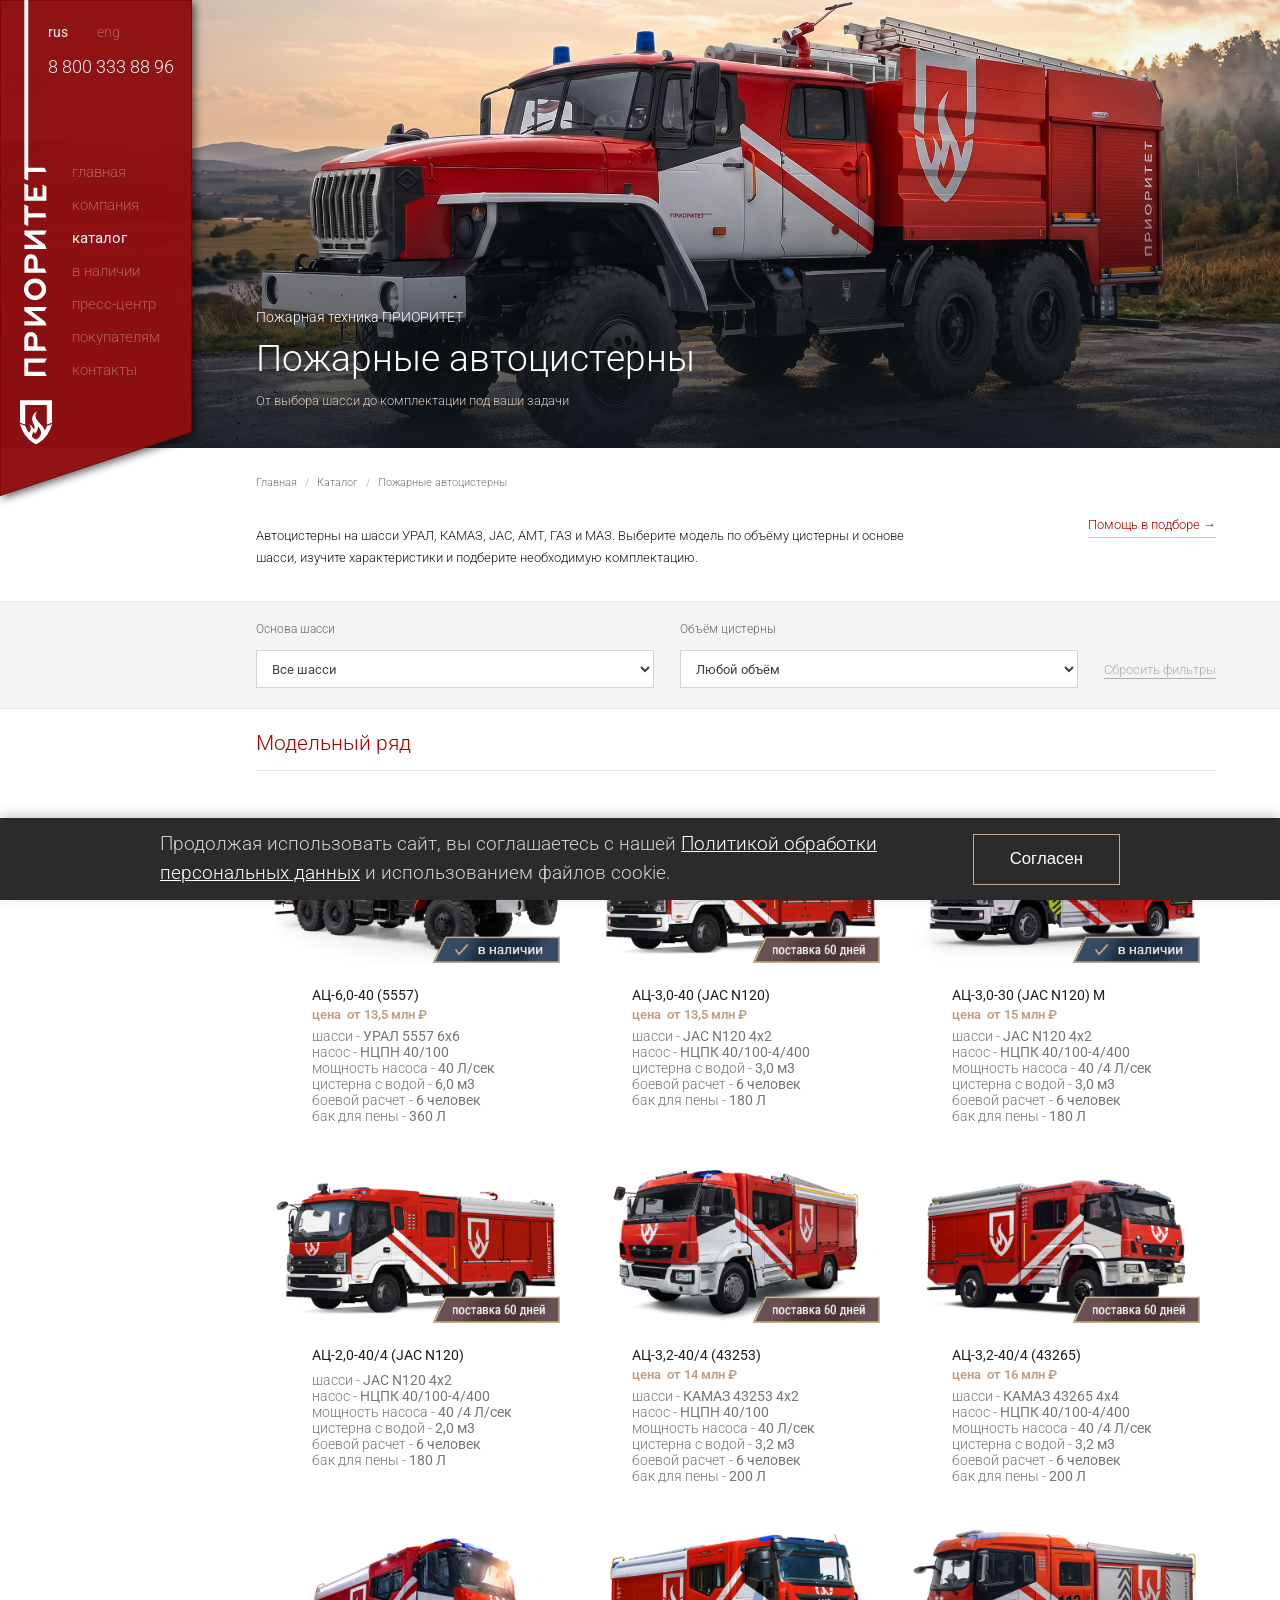
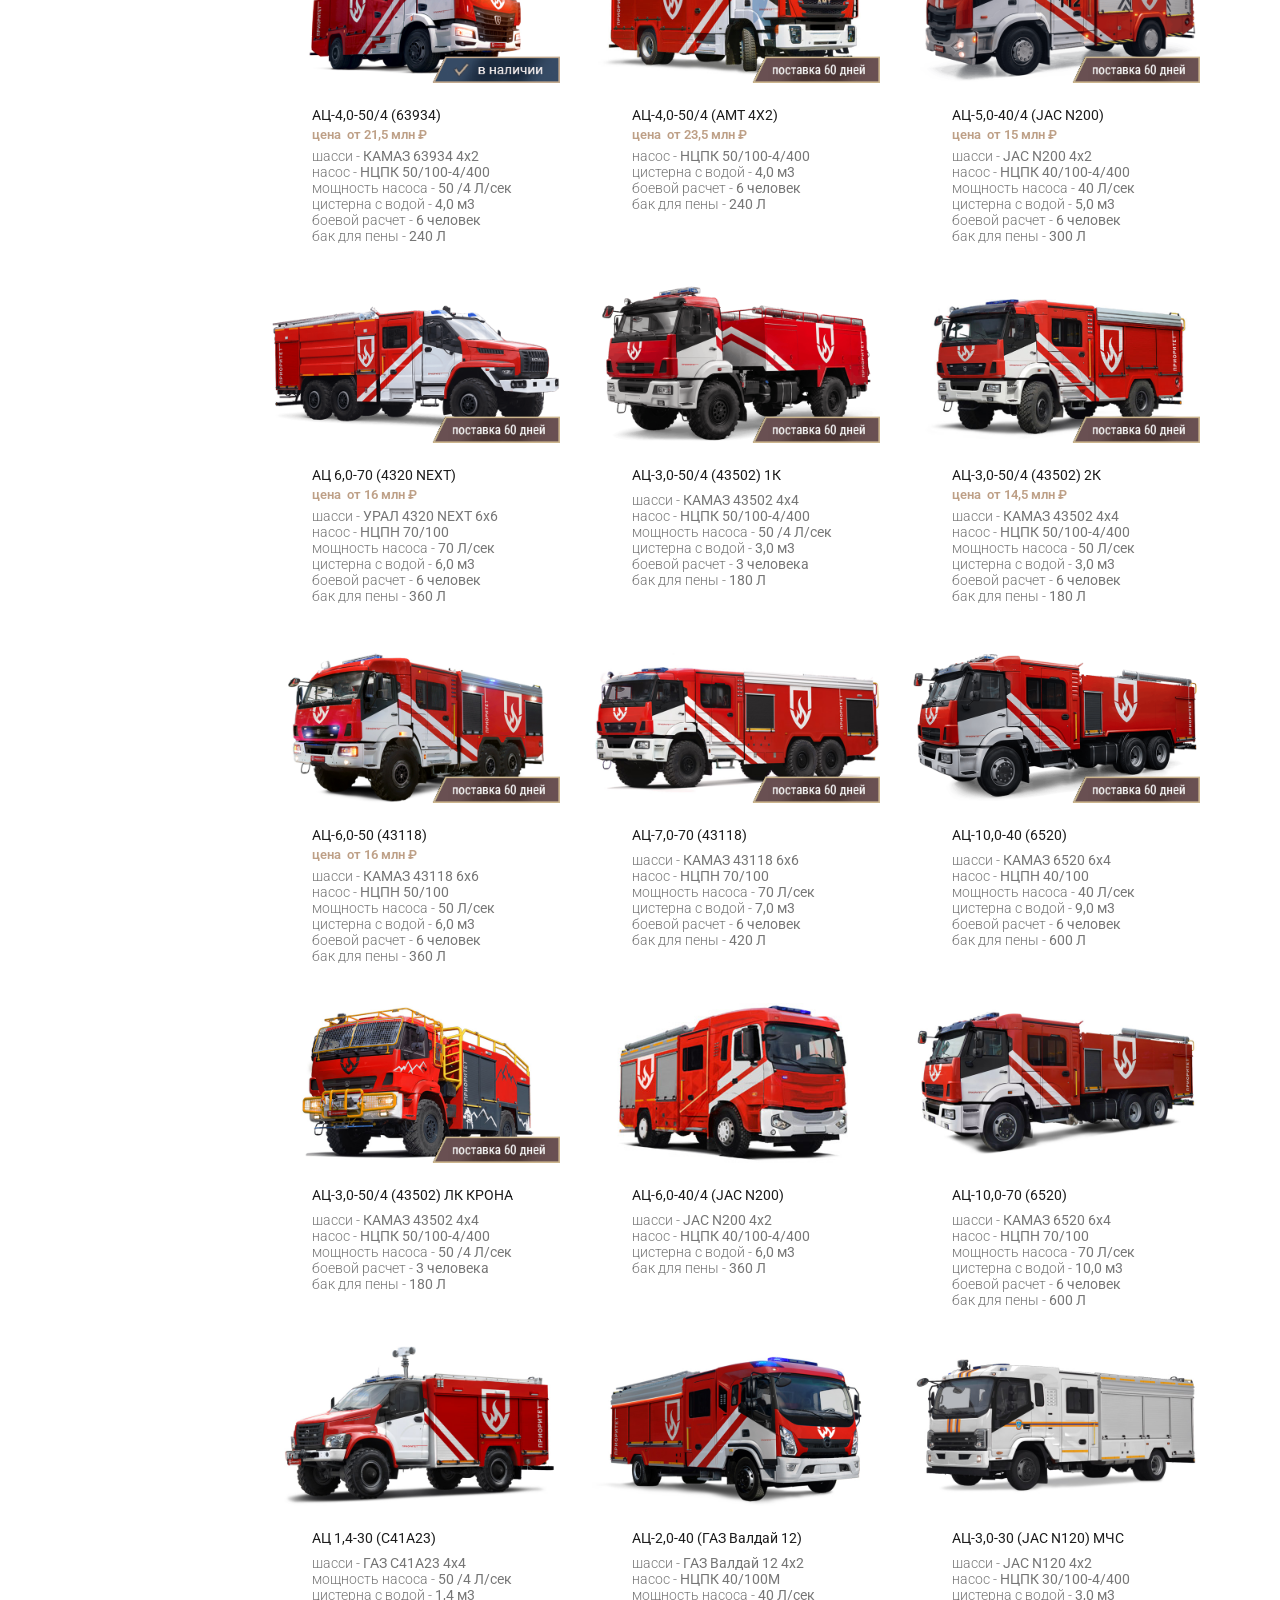
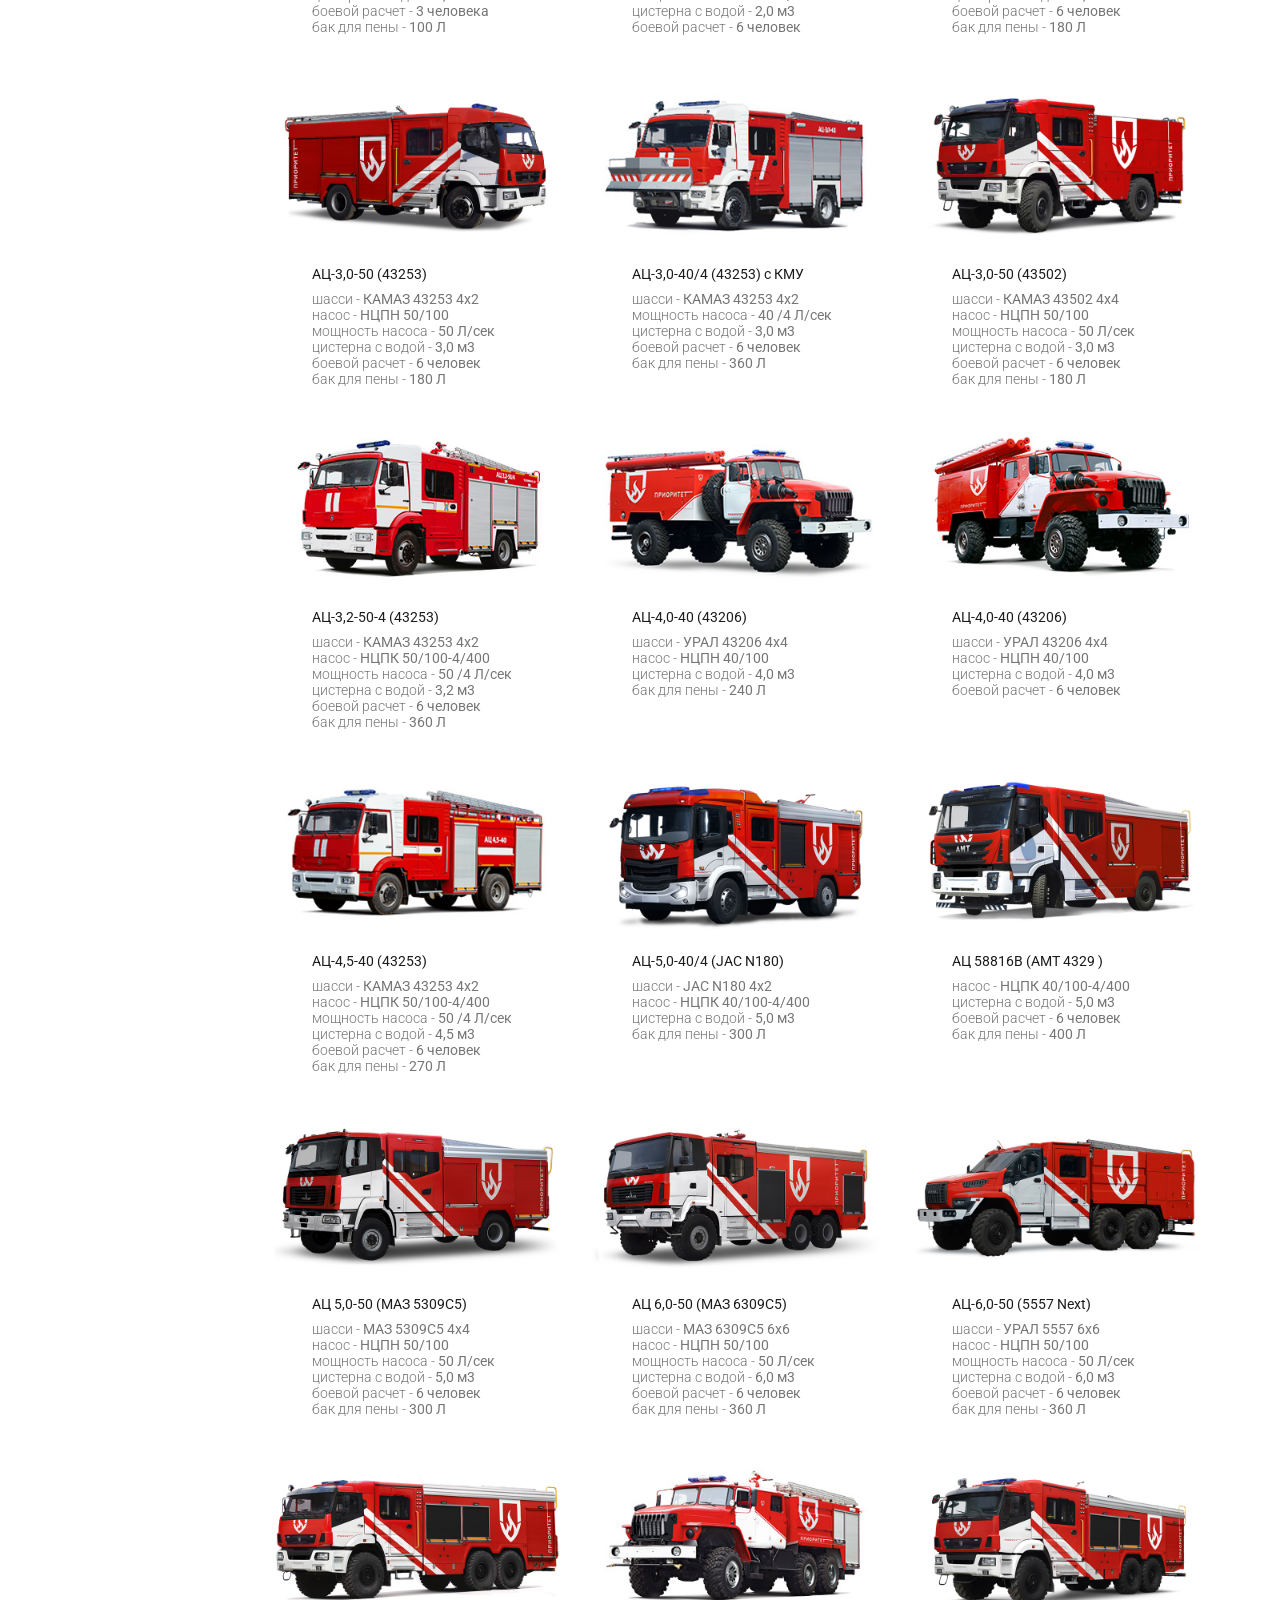
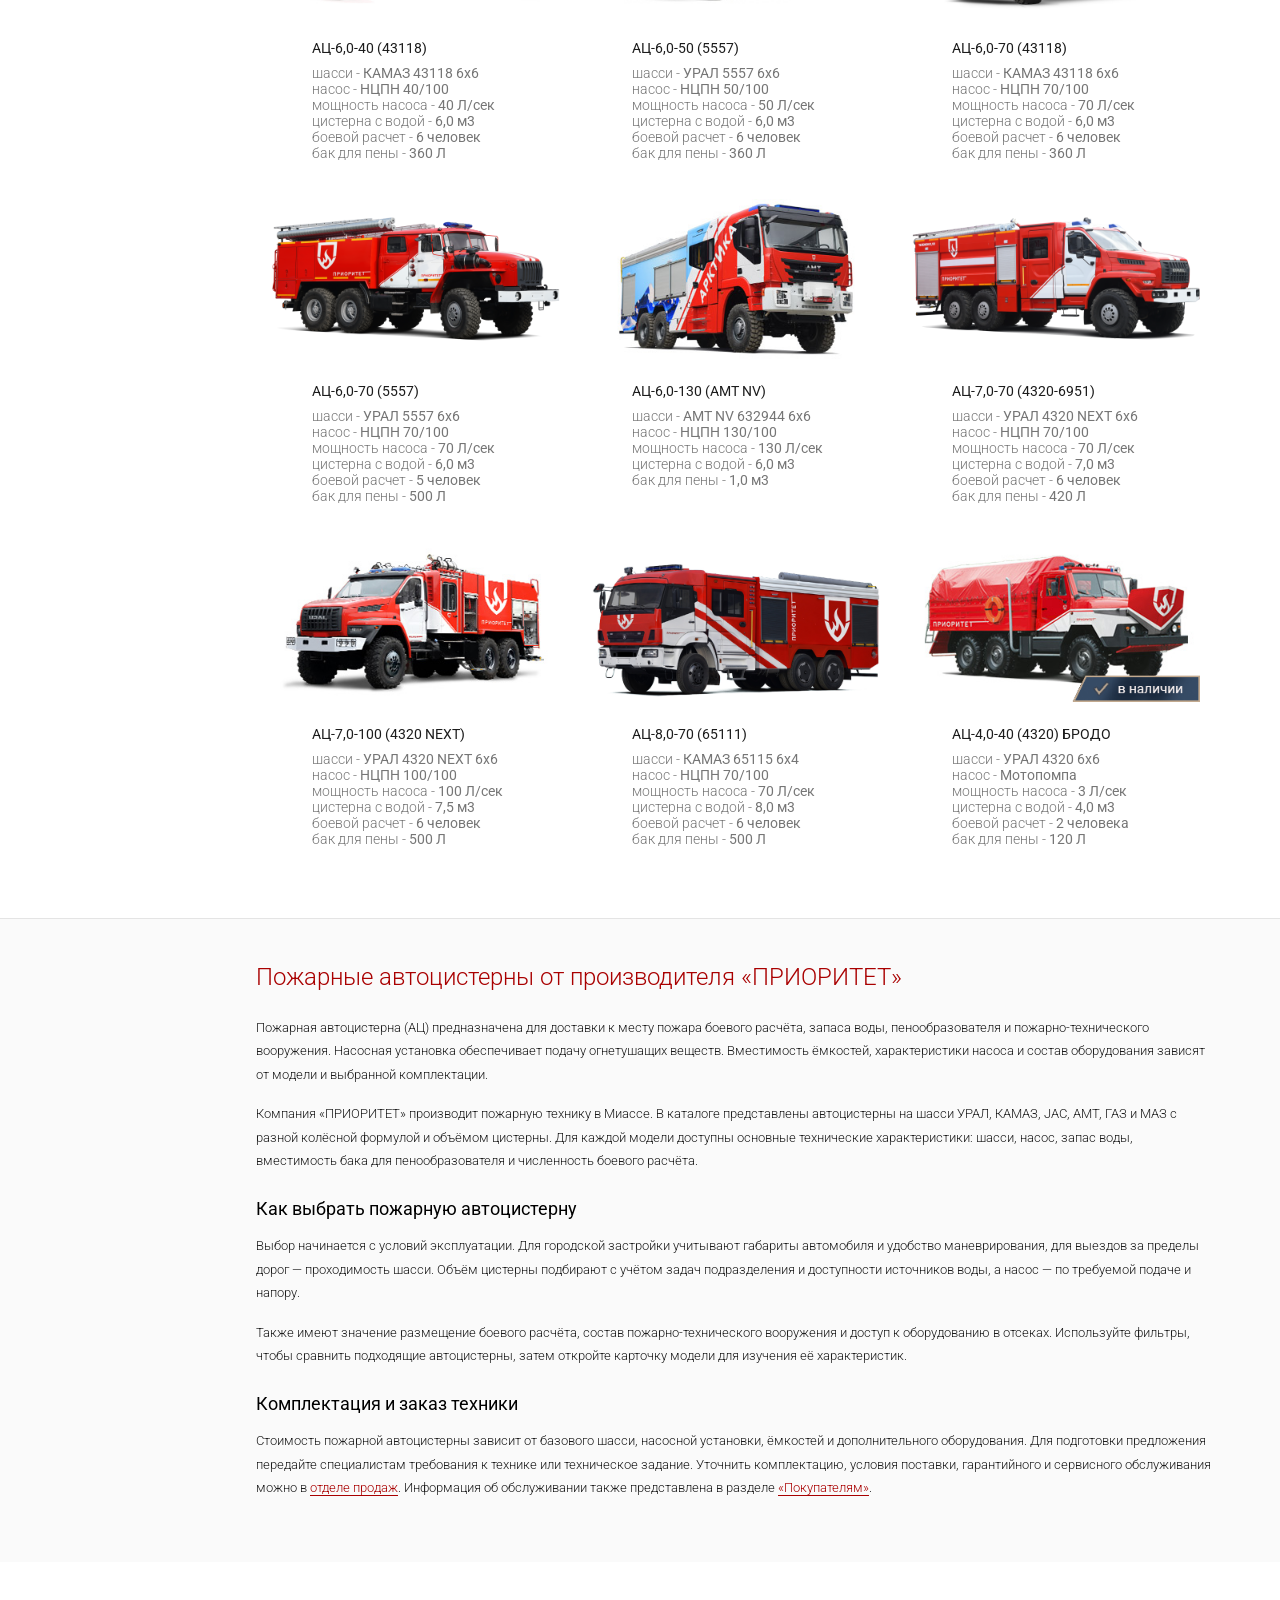
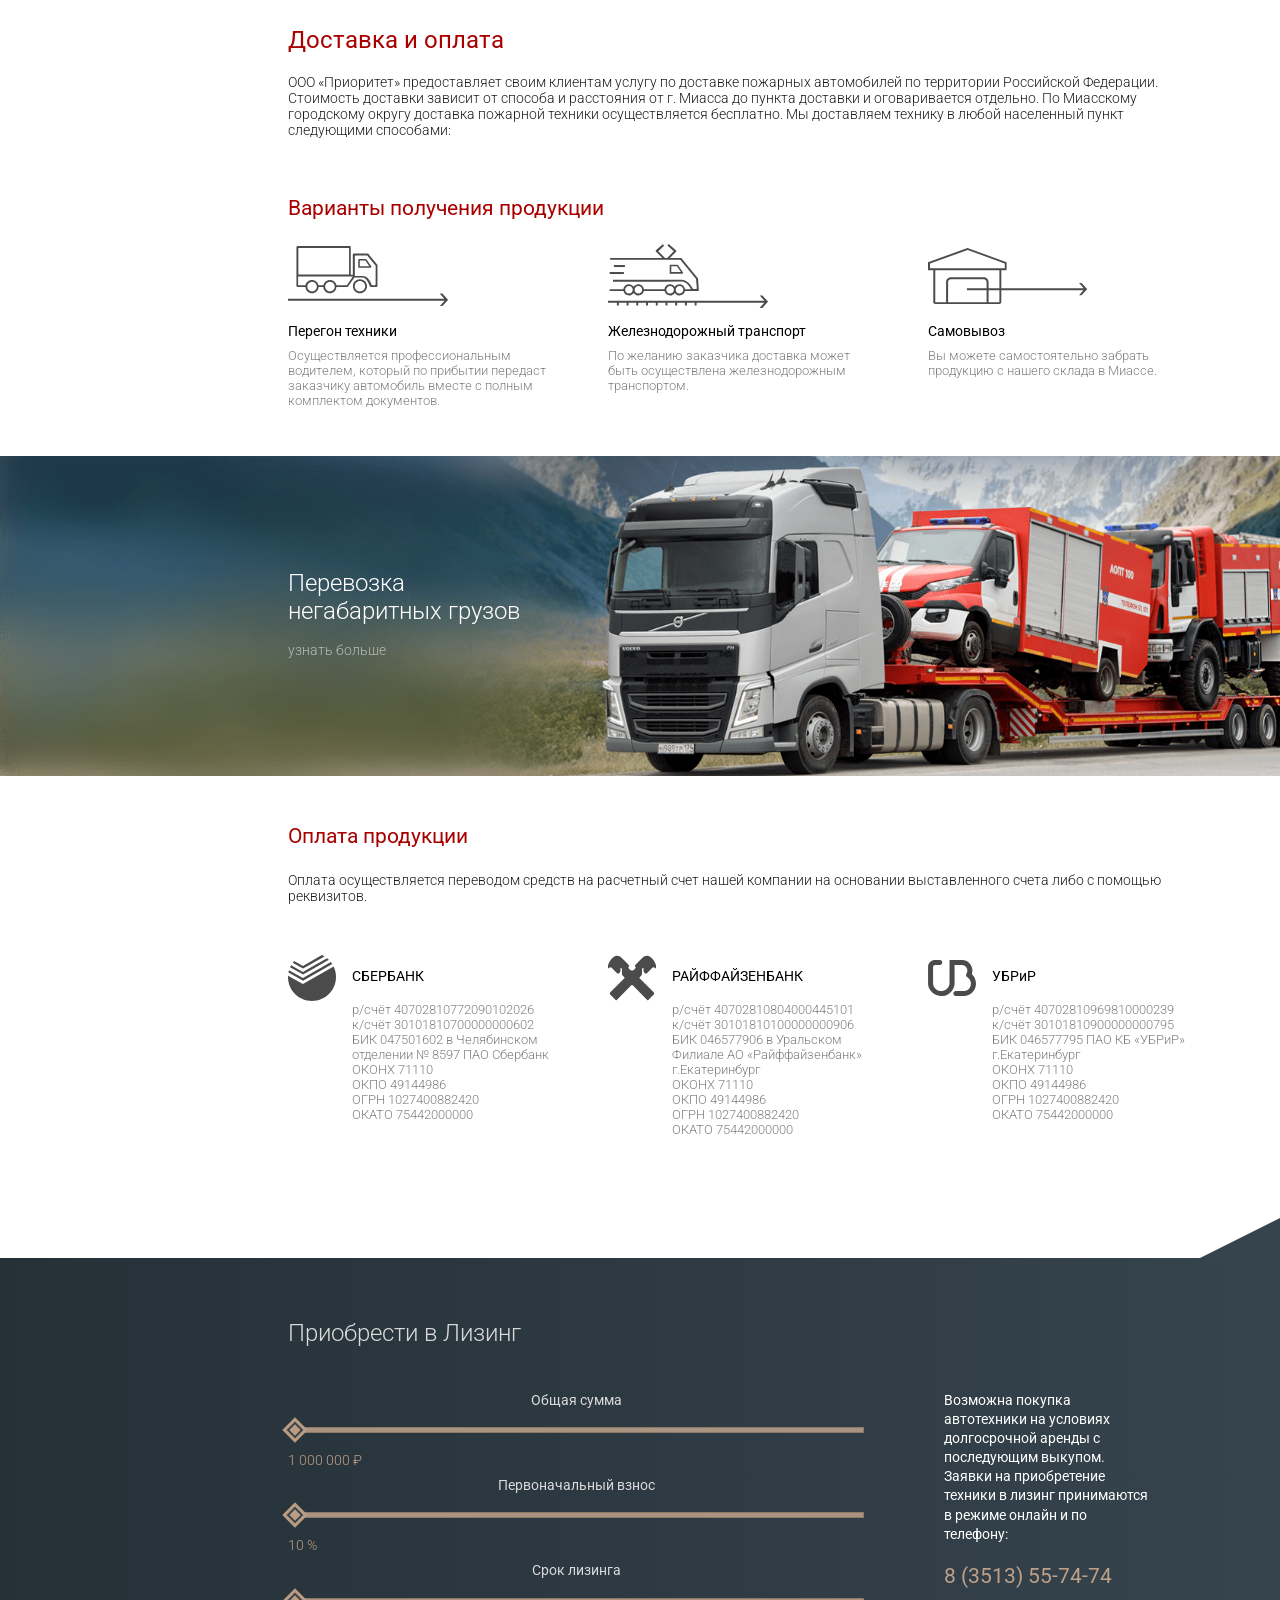
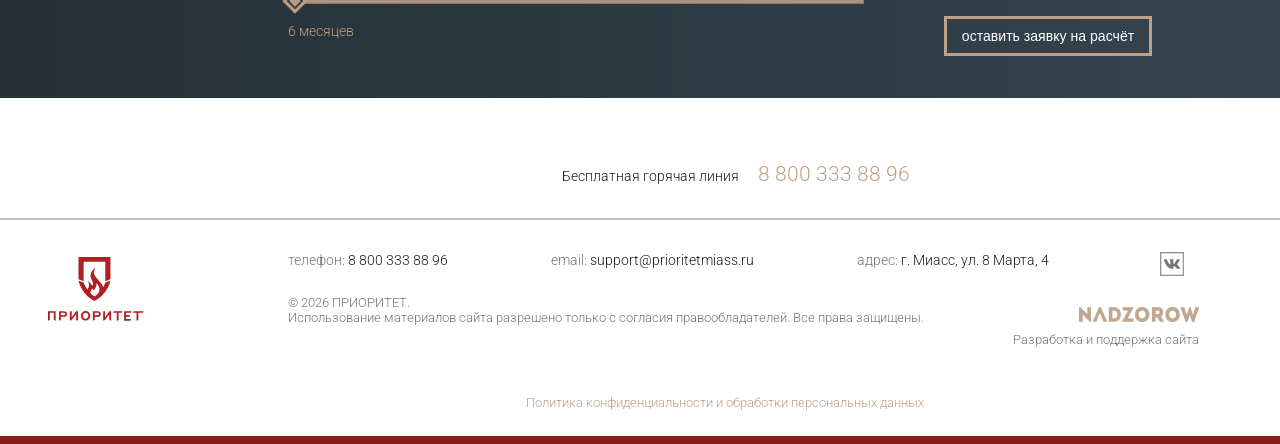
==== commit b540969d: "Show full tanker catalog and add original delivery, payment and leasing blocks" ====
--- a/catalog/pozharnye-avtocisterny/index.html
+++ b/catalog/pozharnye-avtocisterny/index.html
@@ -533,7 +533,8 @@
 </div>
 </header>
 
-<main class="ac-page" id="main-content">
+<main id="main-content">
+<div class="ac-page">
   <section class="ac-hero" aria-labelledby="category-title">
     <div class="container">
       <p>Пожарная техника ПРИОРИТЕТ</p>
@@ -663,16 +664,11 @@
       <h3>Модели по выбранным параметрам не найдены</h3>
       <p>Измените объём цистерны или основу шасси. Специалисты ПРИОРИТЕТ помогут подобрать комплектацию по вашему техническому заданию.</p>
     </div>
-    <div class="ac-more-wrap">
-      <button class="ac-button" id="ac-more" type="button" aria-controls="ac-products" hidden>Показать ещё 9</button>
-      <p class="ac-progress" id="ac-progress" role="status" aria-live="polite">Показано 42 из 42</p>
-    </div>
   </section>
   <!-- SEO-текст категории: располагается после полного списка товаров. -->
   <section class="ac-seo" id="category-description" aria-labelledby="ac-seo-title">
     <div class="container">
       <h2 id="ac-seo-title">Пожарные автоцистерны от производителя «ПРИОРИТЕТ»</h2>
-      <div class="ac-seo-columns">
         <div class="ac-seo-copy">
           <p>Пожарная автоцистерна (АЦ) предназначена для доставки к месту пожара боевого расчёта, запаса воды, пенообразователя и пожарно-технического вооружения. Насосная установка обеспечивает подачу огнетушащих веществ. Вместимость ёмкостей, характеристики насоса и состав оборудования зависят от модели и выбранной комплектации.</p>
           <p>Компания «ПРИОРИТЕТ» производит пожарную технику в Миассе. В каталоге представлены автоцистерны на шасси УРАЛ, КАМАЗ, JAC, AMT, ГАЗ и МАЗ с разной колёсной формулой и объёмом цистерны. Для каждой модели доступны основные технические характеристики: шасси, насос, запас воды, вместимость бака для пенообразователя и численность боевого расчёта.</p>
@@ -682,21 +678,226 @@
           <h3>Комплектация и заказ техники</h3>
           <p>Стоимость пожарной автоцистерны зависит от базового шасси, насосной установки, ёмкостей и дополнительного оборудования. Для подготовки предложения передайте специалистам требования к технике или техническое задание. Уточнить комплектацию, условия поставки, гарантийного и сервисного обслуживания можно в <a href="../../contacts/index.html">отделе продаж</a>. Информация об обслуживании также представлена в разделе <a href="../../customers/index.html">«Покупателям»</a>.</p>
         </div>
-        <aside class="ac-selection" aria-labelledby="ac-selection-title">
-          <h3 id="ac-selection-title">Что учесть при подборе</h3>
-          <ul>
-            <li><strong>Шасси и колёсная формула</strong>Условия дорог, габариты и проходимость</li>
-            <li><strong>Объём цистерны</strong>Необходимый запас воды и пенообразователя</li>
-            <li><strong>Насосная установка</strong>Подача, напор и режимы работы</li>
-            <li><strong>Боевой расчёт и оснащение</strong>Количество мест и состав оборудования</li>
-          </ul>
-          <p>Поможем подобрать автоцистерну под техническое задание вашего подразделения.</p>
-          <a class="ac-selection-phone" href="tel:88003338896">8 800 333 88 96</a>
-          <a class="ac-button" href="../../contacts/index.html">Связаться с отделом продаж</a>
-        </aside>
-      </div>
     </div>
   </section>
+</div>
+<section class="ac-purchase-blocks" aria-label="Доставка, оплата и лизинг">
+<div class="whitespace2" id="customers_logistic"></div>
+<div class="container wow fadeIn" data-wow-delay="0.2s">
+<div class="main_description">
+<h2 class="red h">Доставка и оплата</h2>
+<p class="txt dark">ООО «Приоритет» предоставляет своим клиентам услугу по доставке пожарных автомобилей по территории Российской Федерации. Стоимость доставки зависит от способа и расстояния от г. Миасса до пункта доставки и оговаривается отдельно. По Миасскому городскому округу доставка пожарной техники осуществляется бесплатно. Мы доставляем технику в любой населенный пункт следующими способами:</p>
+</div>
+</div>
+<div class="whitespace15"></div>
+<div class="container wow fadeIn" data-wow-delay="0.2s">
+<div class="main_description">
+<h2 class="red unh">Варианты получения продукции</h2>
+</div>
+<div class="customers_delivery_three">
+<div>
+<svg id="Слой_1" style="enable-background:new 0 0 199.2 74.8;" version="1.1" viewbox="0 0 199.2 74.8" x="0px" xml:space="preserve" xmlns="http://www.w3.org/2000/svg" xmlns:xlink="http://www.w3.org/1999/xlink" y="0px">
+<g>
+<path d="M89.6,41.3c-4.9,0-8.8,3.9-8.8,8.8c0,4.9,3.9,8.8,8.8,8.8c4.8,0,8.8-3.9,8.8-8.8C98.4,45.2,94.5,41.3,89.6,41.3z
+		 M89.6,56.6c-3.6,0-6.5-2.9-6.5-6.5s2.9-6.5,6.5-6.5c3.5,0,6.5,2.9,6.5,6.5S93.2,56.6,89.6,56.6z"></path>
+<path d="M11.9,51h9.8c0.3,4.3,3.8,7.8,8.2,7.8s8-3.5,8.2-7.8h5.8c0.3,4.3,3.8,7.8,8.2,7.8s8-3.5,8.2-7.8h14l8-11l0.6-0.6h9.3
+		c2.5,0.2,4.3,0.8,6.6,4.1c1.4,2,2,3.9,3.3,7c0.1,0.3,0.9,0.5,1.2,0.5h7.1c0.6,0,1-0.4,1-1V23.8c0.1-0.1,0-0.3-0.2-0.5l-11-13.4
+		c-0.2-0.2-0.5-0.4-0.8-0.4H81.7c-0.6,0-1,0.4-1,1v25.2h-2.4c-0.1,0-0.2-0.1-0.2-0.2V1.2c0-0.7-0.6-1.2-1.2-1.2H12.2
+		c-1,0-1.7,0.8-1.7,1.7v33.9v2.3v11.7C10.5,50.4,11.1,51,11.9,51z M83.2,13c0-0.5,0.5-1,1-1h14.1c0.3,0,0.6,0.1,0.8,0.4l9.8,11.9
+		c0.1,0.2,0.2,0.4,0.2,0.6v23c0,0.5-0.5,1-1,1h-3.3c-0.4,0-0.7-0.2-0.9-0.5c0,0-0.8-3.2-2.5-5.6c-1.9-2.7-3.8-5.2-8.6-5.4h-8.6
+		c-0.6,0-1-0.1-1-0.6V13z M35.8,52c-0.5,2.2-2.3,3.9-4.4,4.4c-4.3,1-8.1-2.8-7.2-7.2c0.5-2.2,2.2-3.9,4.4-4.4
+		C32.9,43.9,36.7,47.7,35.8,52z M58,52c-0.5,2.2-2.3,3.9-4.4,4.4c-4.3,1-8.1-2.8-7.2-7.2c0.5-2.2,2.2-3.9,4.4-4.4
+		C55.2,43.9,59,47.7,58,52z M12.9,2.4H76v33.2H12.9V2.4z M12.6,38H78h2.5v0.3l-0.2,0.5l-7,10h-13c-0.8-3.7-4.1-6.4-8.1-6.4
+		c-3.9,0-7.2,2.8-8.1,6.4h-6.2c-0.8-3.7-4.1-6.4-8.1-6.4c-3.9,0-7.2,2.8-8.1,6.4h-9.1V38z"></path>
+<path d="M103.6,25.4L97.8,17c-0.3-0.5-0.8-0.7-1.3-0.7h-8.4c-0.3,0-0.6,0.3-0.6,0.6v10.3h15.1C103.6,27.2,104.2,26.1,103.6,25.4z
+		 M89.4,25.3L89.4,25.3l0-7.1h6.9l4.9,7.1H89.4z"></path>
+<path d="M192.2,59.3h-3c-0.1,0-0.2,0.1-0.1,0.2l5.5,6.1c0.1,0.1,0,0.2-0.1,0.2H8.1C8,65.8,0,65.9,0,65.9v2.3c0,0.1,8.1,0.1,8.1,0.1
+		h186.4c0.1,0,0.2,0.1,0.1,0.2l-5.5,6.1c-0.1,0.1,0,0.2,0.1,0.2h3h0.1l6.9-7.6c0-0.1,0-0.1,0-0.2L192.2,59.3z"></path>
+</g>
+</svg>
+<p class="dark blockh">
+                    Перегон техники
+                </p>
+<p>Осуществляется профессиональным водителем, который по прибытии передаст заказчику автомобиль вместе с полным комплектом документов.</p>
+</div>
+<div>
+<svg id="Слой_1" style="enable-background:new 0 0 199.2 79.5;" version="1.1" viewbox="0 0 199.2 79.5" x="0px" xml:space="preserve" xmlns="http://www.w3.org/2000/svg" xmlns:xlink="http://www.w3.org/1999/xlink" y="0px">
+<g>
+<path d="M26.1,64c2.5,0,4.6-1.3,5.9-3.2c1.2,1.9,3.4,3.2,5.9,3.2c3.3,0,6.1-2.3,6.8-5.5h25.8c0.7,3.1,3.5,5.5,6.8,5.5
+		c2.5,0,4.6-1.3,5.9-3.2c1.2,1.9,3.4,3.2,5.9,3.2c3.3,0,6.1-2.3,6.8-5.5h10.3l0,0h5.9c0.6,0,1-0.4,1-1l-1-14.5
+		c0-0.2-0.1-0.4-0.2-0.6L91.5,17.7c-0.2-0.2-0.5-0.4-0.8-0.4h-7.8l0,0H77l7.8-7.6c0,0,0.2-0.7,0.2-0.9s-0.2-0.7-0.2-0.7L75.6,0
+		c-0.5,0.6-1.1,1.2-1.6,1.8L81.8,9l-8.1,8.3H71l-8.4-8.5l7.2-6.7c-0.5-0.7-1-1.3-1.6-1.8l-8.6,7.5c0,0-0.2,0.5-0.2,0.7
+		s0.2,0.9,0.2,0.9l8,7.9h-65v2.2l86.9-0.1c0.3,0,0.6,0.1,0.8,0.4l19.1,23.3c0.1,0.2,0.2,0.4,0.2,0.6l1,11.3c0,0.5-0.5,1-1,1h-3.4
+		c-0.4,0-0.4-0.2-0.6-0.5c0,0-1.6-2.8-3.5-5.2c-2.3-3-5.5-5.5-10.3-6h-20H6.2v2.5c13,0,65.4,0,65.4,0L91,46.7
+		c3.5,0.3,8,1.3,12.2,9.4h-7.3c-0.4-3.5-3.4-6.2-6.9-6.2c-2.5,0-4.6,1.3-5.9,3.2c-1.2-1.9-3.4-3.2-5.9-3.2c-3.6,0-6.5,2.7-6.9,6.2
+		H44.7c-0.4-3.5-3.4-6.2-6.9-6.2c-2.5,0-4.6,1.3-5.9,3.2c-1.2-1.9-3.4-3.2-5.9-3.2c-3.6,0-6.5,2.7-6.9,6.2h-17v2.4h17.1
+		C19.9,61.6,22.7,64,26.1,64z M89,52.2c2.6,0,4.7,2.1,4.7,4.7c0,2.6-2.1,4.7-4.7,4.7s-4.7-2.1-4.7-4.7C84.3,54.4,86.4,52.2,89,52.2z
+		 M77.3,52.2c2.6,0,4.7,2.1,4.7,4.7c0,2.6-2.1,4.7-4.7,4.7s-4.7-2.1-4.7-4.7C72.5,54.4,74.7,52.2,77.3,52.2z M37.8,52.2
+		c2.6,0,4.7,2.1,4.7,4.7c0,2.6-2.1,4.7-4.7,4.7s-4.7-2.1-4.7-4.7C33.1,54.4,35.2,52.2,37.8,52.2z M26.1,52.2c2.6,0,4.7,2.1,4.7,4.7
+		c0,2.6-2.1,4.7-4.7,4.7s-4.7-2.1-4.7-4.7C21.3,54.4,23.4,52.2,26.1,52.2z"></path>
+<path d="M93.2,35l-5.9-8.6C87,26,86.5,25.7,86,25.7h-8.6c-0.3,0-0.6,0.3-0.6,0.6v10.5h15.4C93.2,36.9,93.8,35.8,93.2,35z
+		 M78.8,34.9v-7.2h7l5,7.2H78.8z"></path>
+<path d="M199.2,71.6l-6.9-7.6h-0.1h-3c-0.1,0-0.2,0.1-0.1,0.2l5.5,6.1c0.1,0.1,0,0.2-0.1,0.2H8.1C8,70.5,0,70.6,0,70.6v2.3
+		C0,73,8.1,73,8.1,73h3v3.6h2.4V73h9.7v3.6h2.4V73h9.7v3.6h2.4V73h9.7v3.6h2.4V73h9.7v3.6h2.4V73h9.7v3.6H74V73h9.7v3.6h2.4V73h9.7
+		v3.6h2.4V73h9.7v3.6h2.4V73h84.1c0.1,0,0.2,0.1,0.1,0.2l-5.5,6.1c-0.1,0.1,0,0.2,0.1,0.2h3h0.1l6.9-7.6
+		C199.2,71.7,199.2,71.6,199.2,71.6z"></path>
+<rect height="2.5" width="13.8" x="7.3" y="26.1"></rect>
+<rect height="2.5" width="17.7" x="2.1" y="34.8"></rect>
+</g>
+</svg>
+<p class="dark blockh">
+                    Железнодорожный транспорт
+                </p>
+<p>По желанию заказчика доставка может быть осуществлена железнодорожным транспортом.</p>
+</div>
+<div>
+<svg id="Слой_1" style="enable-background:new 0 0 199.9 70.1;" version="1.1" viewbox="0 0 199.9 70.1" x="0px" xml:space="preserve" xmlns="http://www.w3.org/2000/svg" xmlns:xlink="http://www.w3.org/1999/xlink" y="0px">
+<path d="M49.4,0L0,17.8V28h6.6v39.6c0,1.4,1.1,2.5,2.5,2.5h80c1.4,0,2.5-1.1,2.5-2.5V28h6.6V17.8L49.4,0z M89.2,67.7H9.1V28h80.1
+	L89.2,67.7L89.2,67.7z M95.8,25.5H2.5v-6l0.2-0.1L49.5,2.6h0.1l46.3,16.8v6.1H95.8z"></path>
+<path d="M25.1,69.1V42.5c0-1.9,1.6-3.5,3.5-3.5h41.1c1.9,0,3.5,1.6,3.5,3.5v26.8h2.5V42.5c0-3.3-2.7-6-6-6H28.6c-3.3,0-6,2.7-6,6
+	v26.3C23.4,68.7,24.4,68.7,25.1,69.1z"></path>
+<path d="M191.8,43.7h-3c-0.1,0-0.2,0.1-0.1,0.2l5.5,6.1c0.1,0.1,0,0.2-0.1,0.2H48.7c-0.1,0-0.1,0.1-0.1,0.1v2.3
+	c0,0.1,0.1,0.1,0.1,0.1h145.4c0.1,0,0.2,0.1,0.1,0.2l-5.5,6.1c-0.1,0.1,0,0.2,0.1,0.2h3h0.1l6.9-7.6c0-0.1,0-0.1,0-0.2L191.8,43.7
+	L191.8,43.7z"></path>
+</svg>
+<p class="dark blockh">
+                    Самовывоз
+                </p>
+<p>Вы можете самостоятельно забрать продукцию с нашего склада в Миассе.</p>
+</div>
+</div>
+<div class="clear"></div>
+</div>
+<div class="whitespace15"></div>
+<div class="container-fluid customers_slider_negabarit">
+<img loading="eager" src="../../assets/img03-min-bac99dea1472.png"/>
+<img loading="eager" src="../../assets/img01-min-490eecd626ac.png"/>
+<img loading="eager" src="../../assets/img02-min-d41cd7060635.png"/>
+<img loading="eager" src="../../assets/fura2-jpg-ff60c239d04d.webp"/>
+<div class="customers_slider_negabarit_div">
+<p>Перевозка <br/> негабаритных грузов</p>
+<a href="https://prioritetmiass.ru/perevozka-negabaritnyh-gruzov/">узнать больше</a>
+</div>
+</div>
+<div class="whitespace15"></div>
+<div class="container wow fadeIn" data-wow-delay="0.2s">
+<div class="main_description">
+<h2 class="red unh">Оплата продукции</h2>
+<p class="txt dark">Оплата осуществляется переводом средств на расчетный счет нашей компании на основании выставленного счета либо с помощью реквизитов.</p>
+</div>
+<div class="whitespace1"></div>
+<div class="customers_delivery_three customers_delivery_three_banks">
+<div>
+<svg id="Слой_1" style="enable-background:new 0 0 417.5 398.7;" version="1.1" viewbox="0 0 417.5 398.7" x="0px" xml:space="preserve" xmlns="http://www.w3.org/2000/svg" xmlns:xlink="http://www.w3.org/1999/xlink" y="0px">
+<g>
+<path d="M317,11.5c-7-4.3-14.4-8.1-21.9-11.5L129.8,94.1L52.9,51.3c-4.5,5-8.7,10.2-12.6,15.6l90.7,50.5L317,11.5z"></path>
+<path d="M355.6,41.6c-5.2-5.2-10.7-10-16.5-14.6L129.8,146.1L26.4,88.5c-3.2,5.8-6.2,11.7-8.8,17.8L131,169.5L355.6,41.6z"></path>
+<path d="M417.5,190c0-32.3-7.4-62.9-20.5-90.2l-267.2,152L0.3,179.7C0.1,183.1,0,186.6,0,190c0,115.3,93.5,208.7,208.7,208.7
+		S417.5,305.3,417.5,190z"></path>
+<path d="M384.9,78.1c-3.8-5.9-7.8-11.6-12.1-17.1l-243,138.3L8.4,131.6c-1.9,6.5-3.5,13.2-4.8,20l127.4,71L384.9,78.1z"></path>
+</g>
+</svg>
+<p class="dark blockh">
+                    СБЕРБАНК
+                </p>
+<p>
+                    р/счёт 40702810772090102026<br/>
+к/счёт 30101810700000000602<br/>
+БИК 047501602 в Челябинском отделении № 8597 ПАО Сбербанк<br/>
+ОКОНХ 71110<br/>
+ОКПО 49144986<br/>
+ОГРН 1027400882420<br/>
+ОКАТО 75442000000<br/> </p>
+</div>
+<div>
+<svg id="Слой_1" style="enable-background:new 0 0 402.4 371;" version="1.1" viewbox="0 0 402.4 371" x="0px" xml:space="preserve" xmlns="http://www.w3.org/2000/svg" xmlns:xlink="http://www.w3.org/1999/xlink" y="0px">
+<path d="M362.6,15.3C336.4-5.9,311.5-5.2,287.1,18c-19,18.1-37.2,37-56,55.4c-5.6,5.4-8.2,10.6-1.8,17c6,6,3.5,11-1.9,15.7
+	c-1.1,0.9-2,2-3,3c-9.1,9.1-15.8,13.5-22.1,13.3h-1.9c-6.2,0.2-13-4.2-22.1-13.3c-1-1-2-2.1-3-3c-5.3-4.7-7.9-9.7-1.9-15.7
+	c6.3-6.4,3.7-11.5-1.8-17c-18.8-18.4-37-37.3-56-55.4C91.2-5.2,66.2-5.8,40.1,15.3C19.7,31.8,7.8,53.8,0,78.4c0,8.6,0,17.2,0,25.8
+	c2.7-0.9,6.1-1,7.9-2.8c10.7-10.5,18.6-6.3,27.3,3.4c12.5,13.8,26.3,26.4,39.2,39.7c5.6,5.8,10,5.8,17.2,1.6
+	c14.5-8.6,13.2-21.6,13.1-35.1c0-3.5-2.8-9.9,3.9-10.1c4.3-0.1,7.4,4.6,7.7,9.2c0.6,9.5,1.2,19.1,0.5,28.6
+	c-1.1,13.9,2.4,25.4,14.1,33.6c10.6,7.4,9.4,13.5,0.3,22.4c-36.9,36-72.7,73.1-109.5,109.1c-9.5,9.3-9.4,15.2,0.4,24
+	c15.2,13.7,29.3,28.7,43.8,43.2c1.9,0,3.8,0,5.7,0c39.7-40,79.6-79.8,118.9-120.3c4.1-4.3,7.5-6.5,10.7-6.7
+	c3.3,0.2,6.6,2.4,10.7,6.7c39.2,40.5,79.2,80.2,118.9,120.3c1.9,0,3.8,0,5.7,0c14.6-14.5,28.6-29.5,43.8-43.2
+	c9.8-8.8,9.9-14.7,0.4-24c-36.8-36-72.6-73.1-109.5-109.1c-9.1-8.8-10.3-15,0.3-22.4c11.8-8.2,15.2-19.7,14.1-33.6
+	c-0.8-9.5-0.1-19.1,0.5-28.6c0.3-4.6,3.4-9.2,7.7-9.2c6.6,0.1,3.9,6.5,3.9,10.1c-0.1,13.4-1.4,26.5,13.1,35.1
+	c7.2,4.3,11.6,4.2,17.2-1.6c12.9-13.4,26.7-26,39.2-39.7c8.7-9.6,16.6-13.8,27.3-3.4c1.8,1.8,5.2,1.9,7.9,2.8c0-8.6,0-17.2,0-25.8
+	C394.8,53.9,383,31.8,362.6,15.3z"></path>
+</svg>
+<p class="dark blockh">
+                    РАЙФФАЙЗЕНБАНК
+                </p>
+<p>
+                    р/счёт 40702810804000445101<br/>
+к/счёт 30101810100000000906<br/>
+БИК 046577906 в Уральском Филиале АО «Райффайзенбанк» г.Екатеринбург<br/>
+ОКОНХ 71110<br/>
+ОКПО 49144986<br/>
+ОГРН 1027400882420<br/>
+ОКАТО 75442000000<br/> </p>
+</div>
+<div>
+<svg id="Слой_1" style="enable-background:new 0 0 427 321.1;" version="1.1" viewbox="0 0 427 321.1" x="0px" xml:space="preserve" xmlns="http://www.w3.org/2000/svg" xmlns:xlink="http://www.w3.org/1999/xlink" y="0px">
+<g>
+<path d="M194.9,0c38.7,0,77.3,0,116,0c0.8,0.2,1.6,0.5,2.4,0.6c21.9,2.9,40.9,12.2,55.7,28.5c24.3,26.9,31.3,58.3,22,93.3
+		c-0.9,3.4-0.3,5.4,2.1,7.8c14.2,13.9,23.8,30.6,29.3,49.8c2.9,10.2,3.4,20.6,4.6,31c0,2,0,4,0,6c-2.2,9-2.5,18.4-5.5,27.3
+		c-9.3,27.7-26.5,48.9-51.9,63.3c-13.9,7.9-28.9,11.6-44.6,13.4c-26.3,0-52.7,0-79,0c-1.3-0.4-2.6-0.7-3.8-1.1
+		c-16-4.9-21.4-23.4-10.6-36.1c5.3-6.3,12.5-7.8,20.3-7.8c21.3-0.1,42.7-0.1,64-0.2c4.3,0,8.8,0.2,13-0.6
+		c26.8-5.2,47.1-25.9,51.8-53c4.9-27.7-6.6-54-30.7-69c-12.9-8.1-15.3-17.2-7.7-30.6c5.9-10.3,9.2-21.1,7.6-33.3
+		c-3.6-26.7-23.8-44.8-50.7-44.9c-18.5,0-37,0-55.5,0c-7.1,0-7.3,0.2-7.3,7.3c0,50,0,100,0,150c0,11.4-1,22.6-4.1,33.6
+		c-9.4,33.3-29.9,57.5-60.3,73.4c-13.1,6.9-27.5,10-42,12.4c-7,0-14,0-21,0c-12.1-1.4-24.1-3.6-35.3-8.4c-24.3-10.3-44-26-57.4-49.1
+		c-9.5-16.4-15.6-33.9-15.6-53c-0.1-42.5,0-85-0.1-127.5c0-2-0.4-4-0.6-5.9c0-1,0-2,0-3c1-4.6,0.5-9.3,0.6-13.9
+		c0.2-15.1,5.6-28.2,15.5-39.5C26.7,8.7,40.3,2.5,56,0.3c9.7,0,19.3,0,29,0c6.8,1.2,13.6,0.4,20.4,0.5c12.5,0.2,21,8.9,21,21.6
+		c0,12.9-8.8,22.1-21.1,22.2c-13.8,0.1-27.7,0-41.5,0.1c-11.3,0.1-18.4,7.2-18.4,18.4c0,48.5-0.3,97,0.1,145.4
+		c0.2,19.6,8.7,36.1,23.4,49c19.2,16.9,41.6,22.1,66.5,16.3c18.8-4.3,33.6-14.4,44.5-30.4c8.6-12.6,11.6-26.6,11.6-41.6
+		c0-63.8,0-127.6,0-191.4c0-1.8,0.2-3.7,0-5.5C191.2,2,192.5,0.6,194.9,0z"></path>
+</g>
+</svg>
+<p class="dark blockh">
+                    УБРиР
+                </p>
+<p>
+                    р/счёт 40702810969810000239<br/>
+к/счёт 30101810900000000795<br/>
+БИК 046577795 ПАО КБ «УБРиР» г.Екатеринбург <br/>
+ОКОНХ 71110<br/>
+ОКПО 49144986<br/>
+ОГРН 1027400882420<br/>
+ОКАТО 75442000000<br/> </p>
+</div>
+</div>
+<div class="clear"></div>
+</div>
+<div class="whitespace2" id="customers_leasing"></div>
+<div class="hate_this_triangle"></div>
+<div class="clear"></div>
+<div class="partners leasing">
+<div class="container wow fadeIn" data-wow-delay="0.2s">
+<div class="leasing_block">
+<div class="whitespace2"></div>
+<p class="partners_top">Приобрести в Лизинг</p>
+<div class="whitespace2"></div>
+<span class="txt">Общая сумма</span>
+<input id="leasing_sum" max="100" min="0" type="range" value="0"/>
+<p class="leasing_sum_p blockh" style="margin-left: 1rem; display: inline-block;">1 000 000 ₽</p>
+<span class="txt">Первоначальный взнос</span>
+<input id="leasing_contribution" max="100" min="0" type="range" value="0"/>
+<p class="leasing_contribution_p blockh" style="margin-left: 1rem; display: inline-block;">10 %</p>
+<span class="txt">Срок лизинга</span>
+<input id="leasing_term" max="100" min="0" type="range" value="0"/>
+<p class="leasing_term_p blockh" style="margin-left: 1rem; display: inline-block;">6 месяцев</p>
+<div class="leasing_right_block">
+<p class="txt">Возможна покупка автотехники на условиях долгосрочной аренды с последующим выкупом. Заявки на приобретение техники в лизинг принимаются в режиме онлайн и по телефону: </p>
+<p class="gold unh">8 (3513) 55-74-74</p>
+<a href="#contacts-popup"><button class="txt">оставить заявку на расчёт</button></a>
+</div>
+<div class="whitespace25"></div>
+</div>
+</div>
+</div>
+<div class="whitespace2"></div>
+
+</section>
 </main>
 
 <footer style="height: auto;">
--- a/assets/fire-tankers-category.css
+++ b/assets/fire-tankers-category.css
@@ -37,33 +37,19 @@
 .ac-empty { padding: 1rem 0; }
 .ac-empty h3 { font-size: .55rem; font-weight: 400; }
 .ac-empty p { font-size: .42rem; line-height: 1.6; }
-.ac-more-wrap { display: flex; align-items: center; flex-direction: column; gap: .3rem; padding-top: .8rem; }
-.ac-button { display: inline-block; padding: .4rem .8rem; min-height: 1.25rem; border: 1px solid var(--ac-red); background: var(--ac-red); color: #fff; font: 400 .4rem Roboto, sans-serif; text-decoration: none; text-align: center; cursor: pointer; transition: background-color .2s; }
-.ac-button:hover { background-color: #8e1012; }
-.ac-progress { margin: 0; color: #767676; font-size: .35rem; }
 .ac-seo { border-top: 1px solid #e4e4e4; background: #fafafa; padding-top: 1.35rem; padding-bottom: 1.45rem; }
 .ac-seo h2 { font-size: .75rem; max-width: 23rem; margin-bottom: .75rem; }
-.ac-seo-columns { display: grid; grid-template-columns: 1.8fr 1fr; gap: 1.2rem; }
 .ac-seo-copy p { font-size: .42rem; line-height: 1.75; margin: 0 0 .5rem; }
 .ac-seo-copy h3 { font-size: .55rem; font-weight: 400; line-height: 1.4; margin: .75rem 0 .4rem; }
 .ac-seo-copy a { color: var(--ac-red); text-underline-offset: 3px; }
-.ac-selection { padding: .65rem; background: #f0ebe6; align-self: start; border-top: 3px solid #bea087; }
-.ac-selection h3 { font-size: .55rem; font-weight: 400; line-height: 1.35; margin-bottom: .5rem; }
-.ac-selection ul { padding: 0; margin: 0; list-style: none; }
-.ac-selection li { padding: .32rem 0; border-bottom: 1px solid #dcd4cc; font-size: .4rem; line-height: 1.6; }
-.ac-selection li:last-child { border-bottom: 0; }
-.ac-selection strong { display: block; font-weight: 400; }
-.ac-selection p { font-size: .38rem; line-height: 1.7; margin: .5rem 0; }
-.ac-selection .ac-button { display: block; margin-top: .5rem; }
-.ac-selection-phone { display: inline-block; font-size: .55rem; font-weight: 400; text-decoration: none; color: #8e1012; }
 @media (max-width: 1259px) and (min-width: 760px) {
   .ac-page .container { box-sizing: border-box; width: auto; margin-left: 7.5rem; margin-right: 1rem; padding-left: 0; }
+  .ac-purchase-blocks .customers_slider_negabarit_div { box-sizing: border-box; width: 100%; padding-left: 7.5rem; padding-right: 1rem; }
   .ac-hero { height: 14rem; }
   .ac-intro-row { flex-direction: column; gap: .5rem; }
   .ac-grid { grid-template-columns: repeat(2,minmax(0,1fr)); }
   .ac-filter-inner { flex-wrap: wrap; gap: .5rem; }
   .ac-filter-field { flex-basis: 35%; }
-  .ac-seo-columns { grid-template-columns: 1fr; gap: .6rem; }
 }
 @media (max-width: 759px) {
   .ac-page .container { width: auto; margin: 0 20px; padding-left: 0; padding-right: 0; }
@@ -86,24 +72,14 @@
   .ac-results { padding-top: 25px; padding-bottom: 36px; scroll-margin-top: 70px; }
   .ac-results-heading { flex-wrap: wrap; gap: 10px; padding-bottom: 15px; }
   .ac-results-heading h2 { font-size: 24px; }
-  .ac-progress { font-size: 13px; }
   .ac-grid { grid-template-columns: 1fr; gap: 20px; padding-top: 20px; }
-  .ac-more-wrap { padding-top: 24px; gap: 12px; }
-  .ac-button { padding: 16px 24px; min-height: 48px; font-size: 15px; }
   .ac-empty { padding: 24px 0; }
   .ac-empty h3 { font-size: 20px; }
   .ac-empty p { font-size: 15px; }
   .ac-seo { padding-top: 32px; padding-bottom: 36px; }
   .ac-seo h2 { font-size: 26px; margin-bottom: 24px; }
-  .ac-seo-columns { grid-template-columns: 1fr; gap: 24px; }
   .ac-seo-copy p { font-size: 15px; margin-bottom: 16px; }
   .ac-seo-copy h3 { font-size: 21px; margin: 24px 0 12px; }
-  .ac-selection { padding: 24px; }
-  .ac-selection h3 { font-size: 22px; margin-bottom: 16px; }
-  .ac-selection li { padding: 12px 0; font-size: 14px; }
-  .ac-selection p { font-size: 14px; margin: 16px 0; }
-  .ac-selection .ac-button { margin-top: 20px; }
-  .ac-selection-phone { font-size: 22px; }
 }
 @media (prefers-reduced-motion: reduce) {
   .ac-page * { transition: none !important; scroll-behavior: auto !important; }
